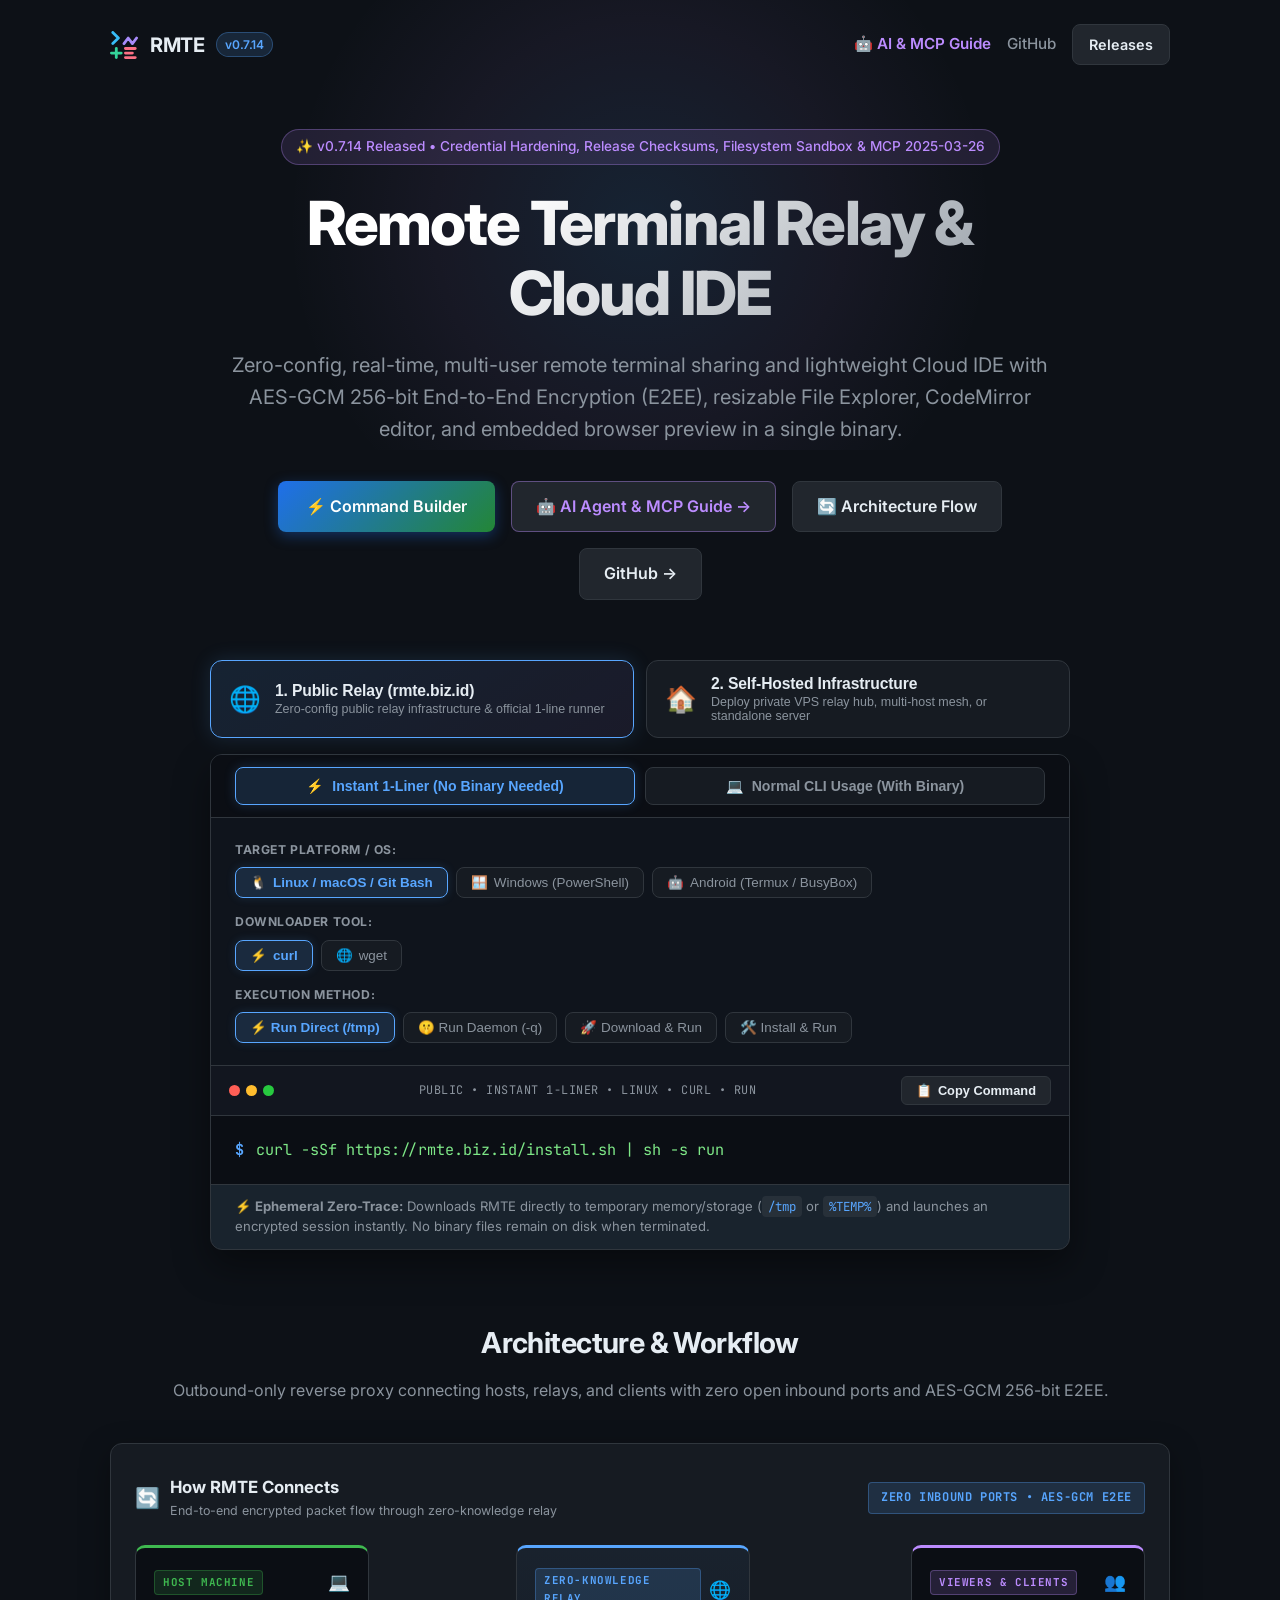
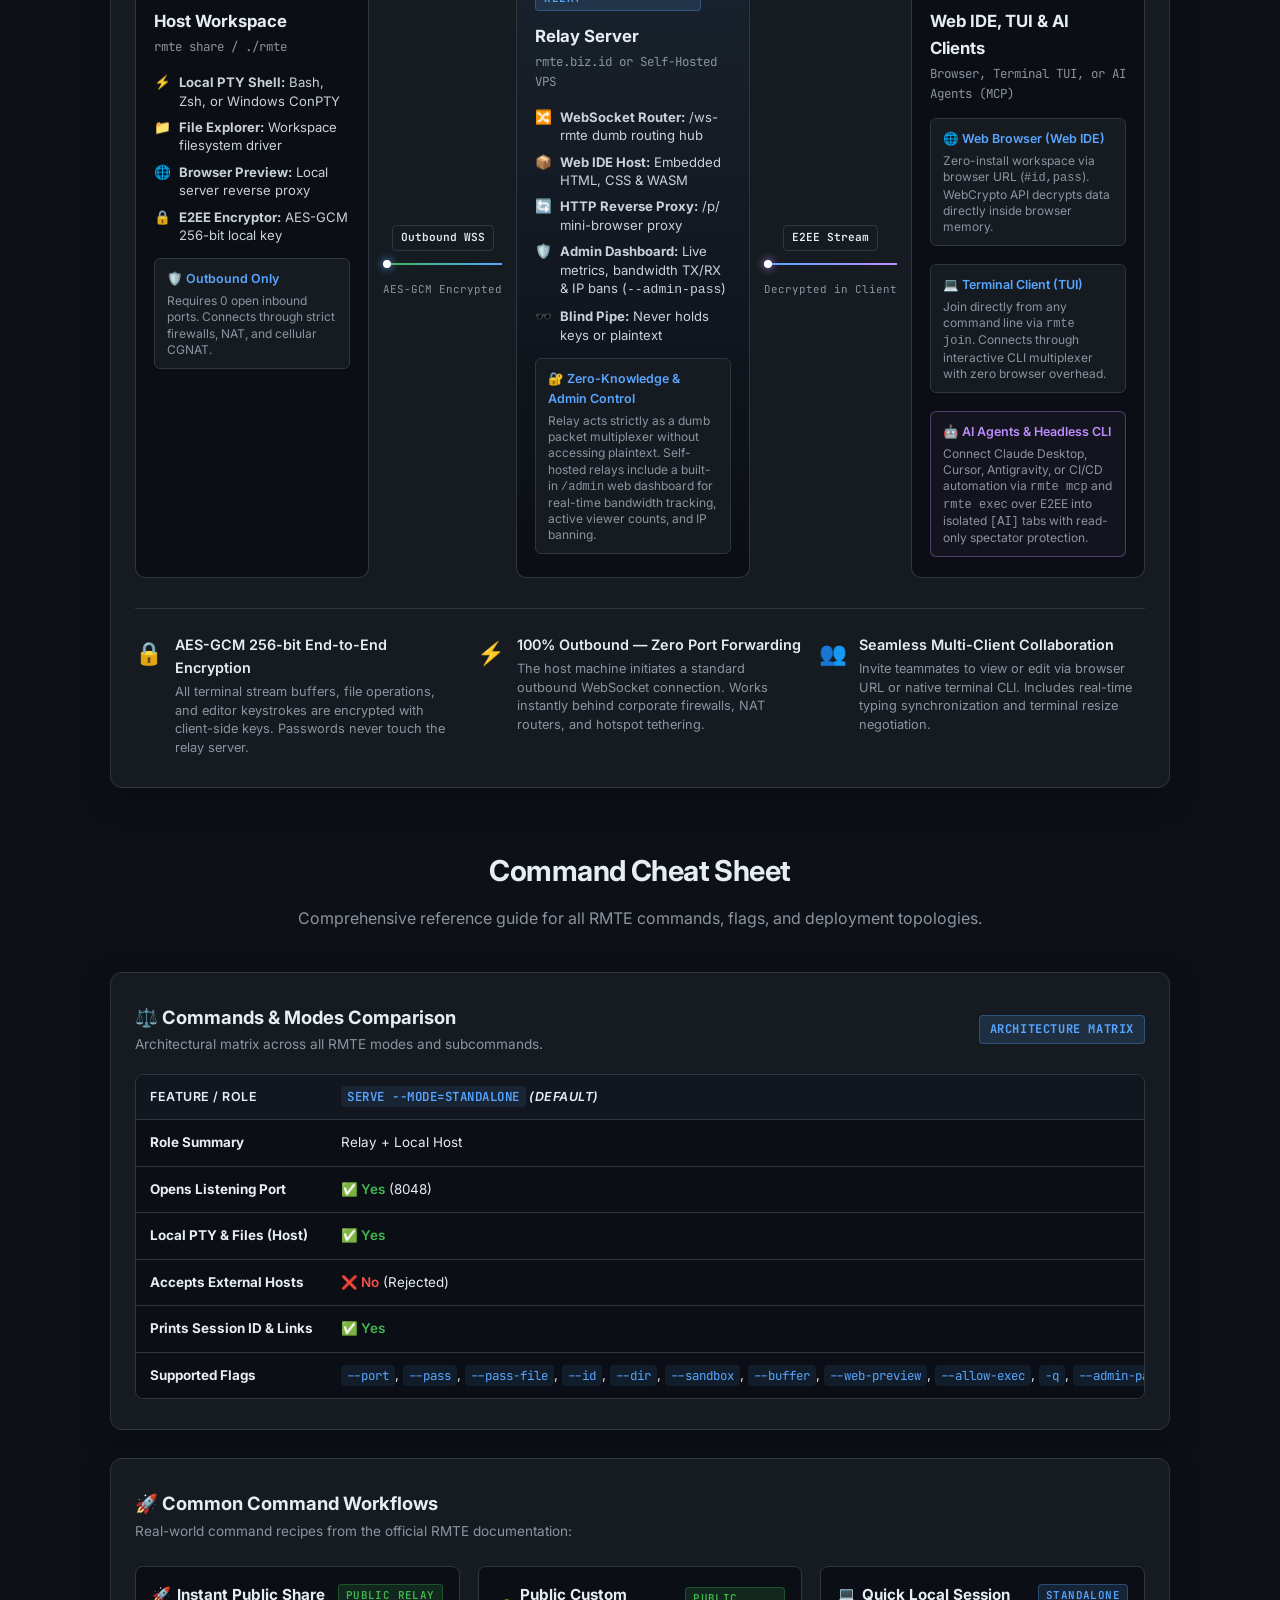
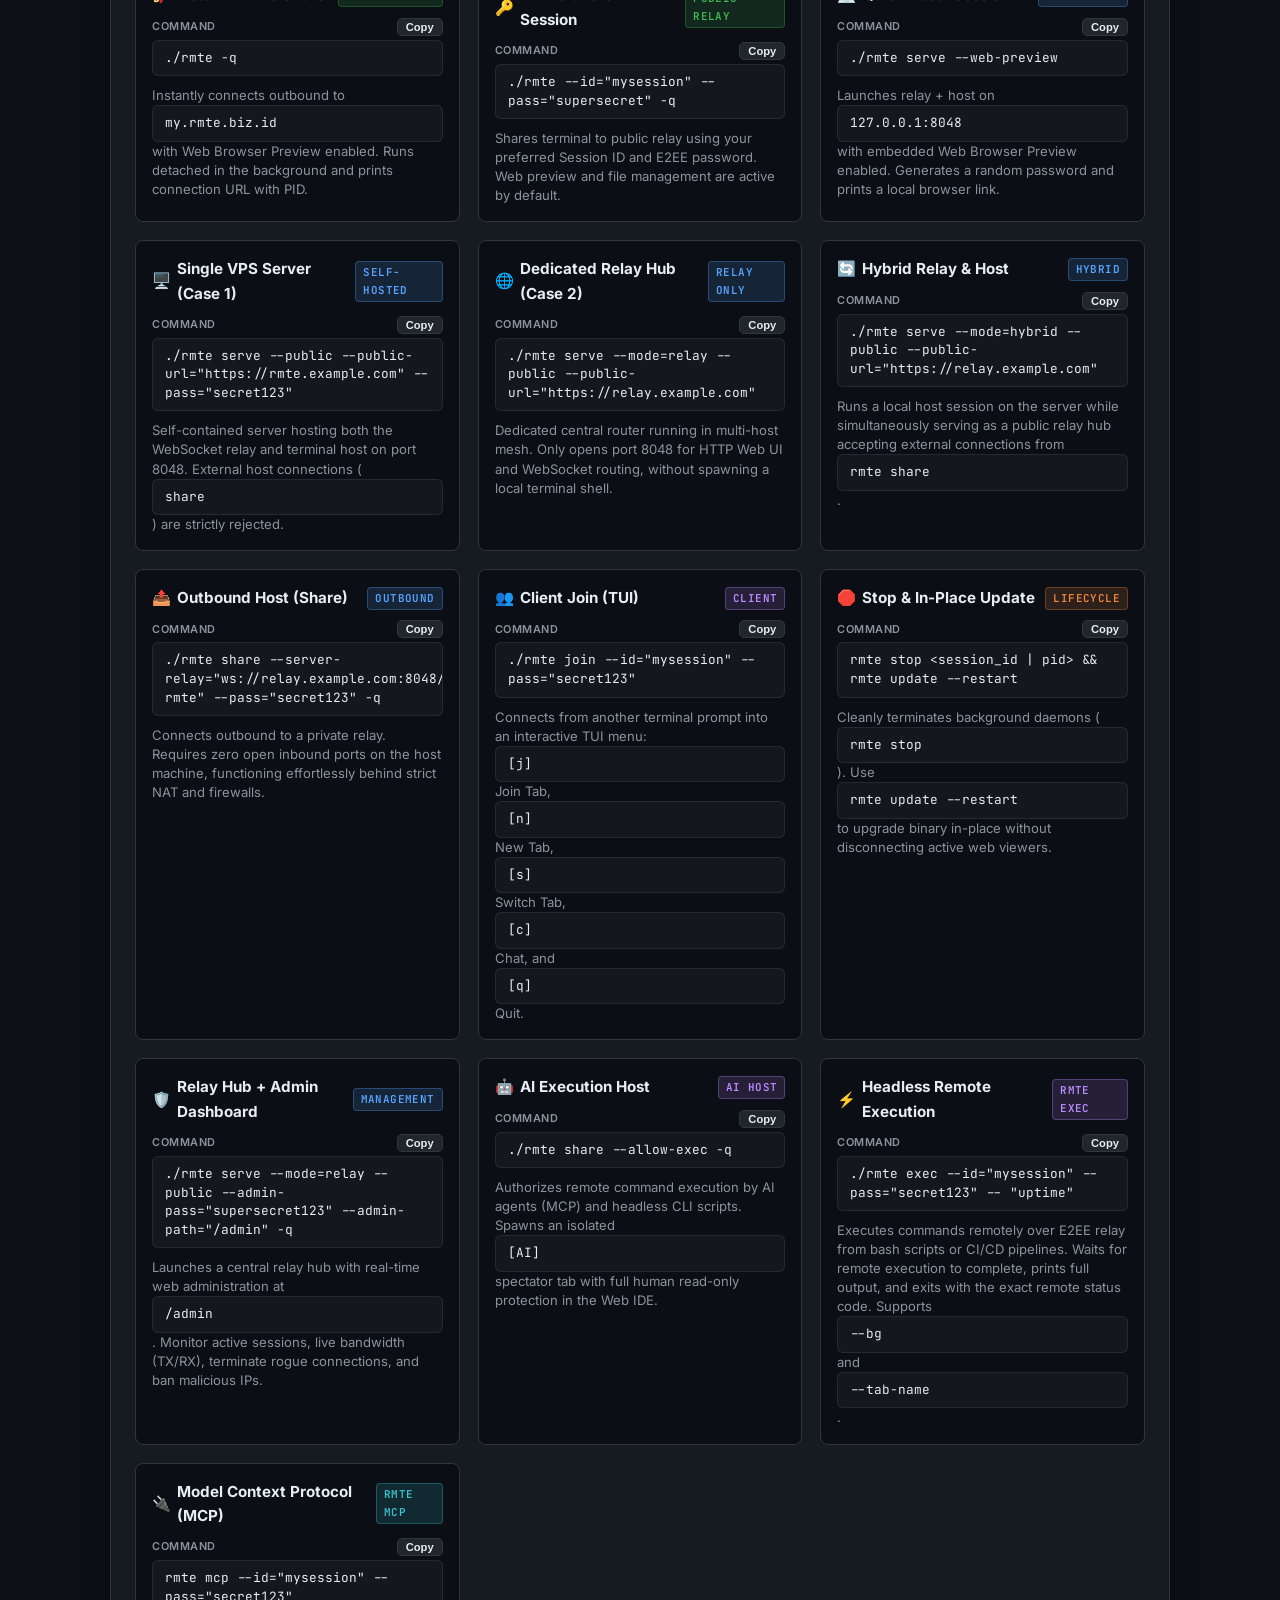
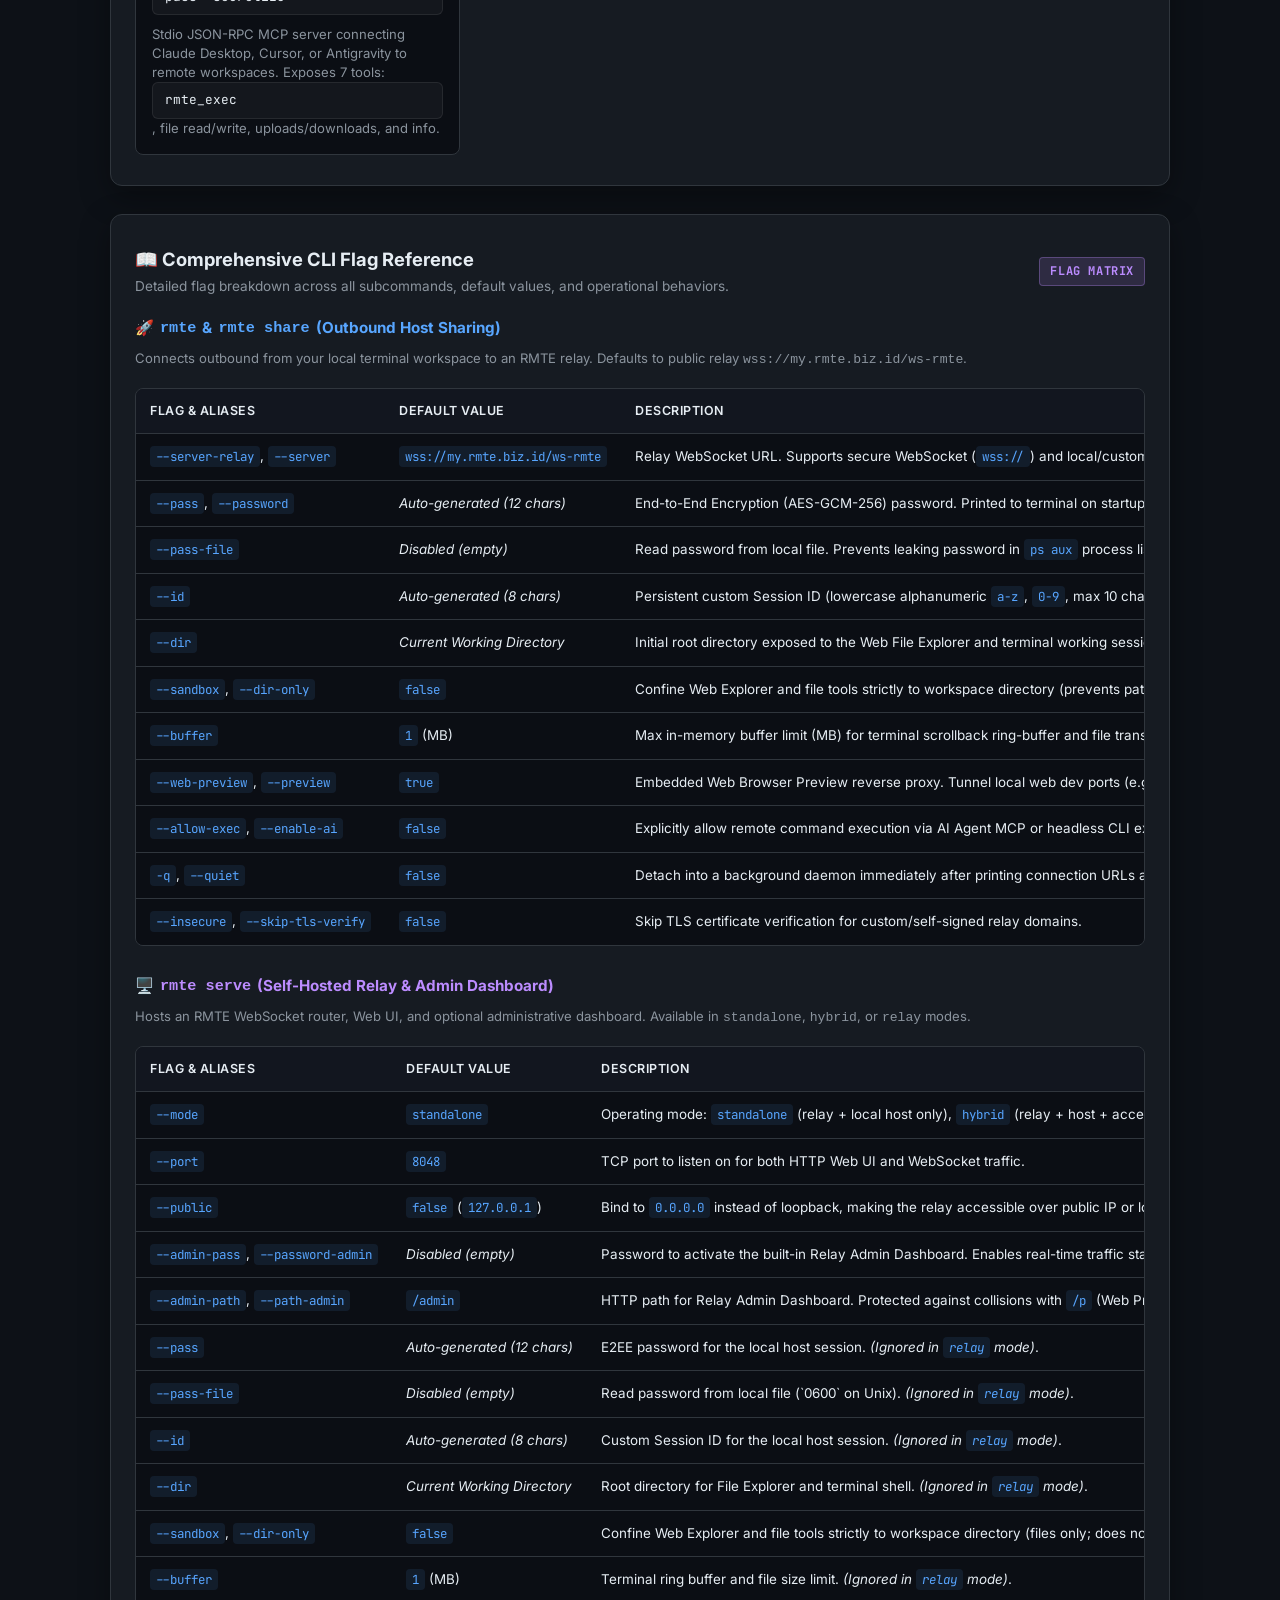
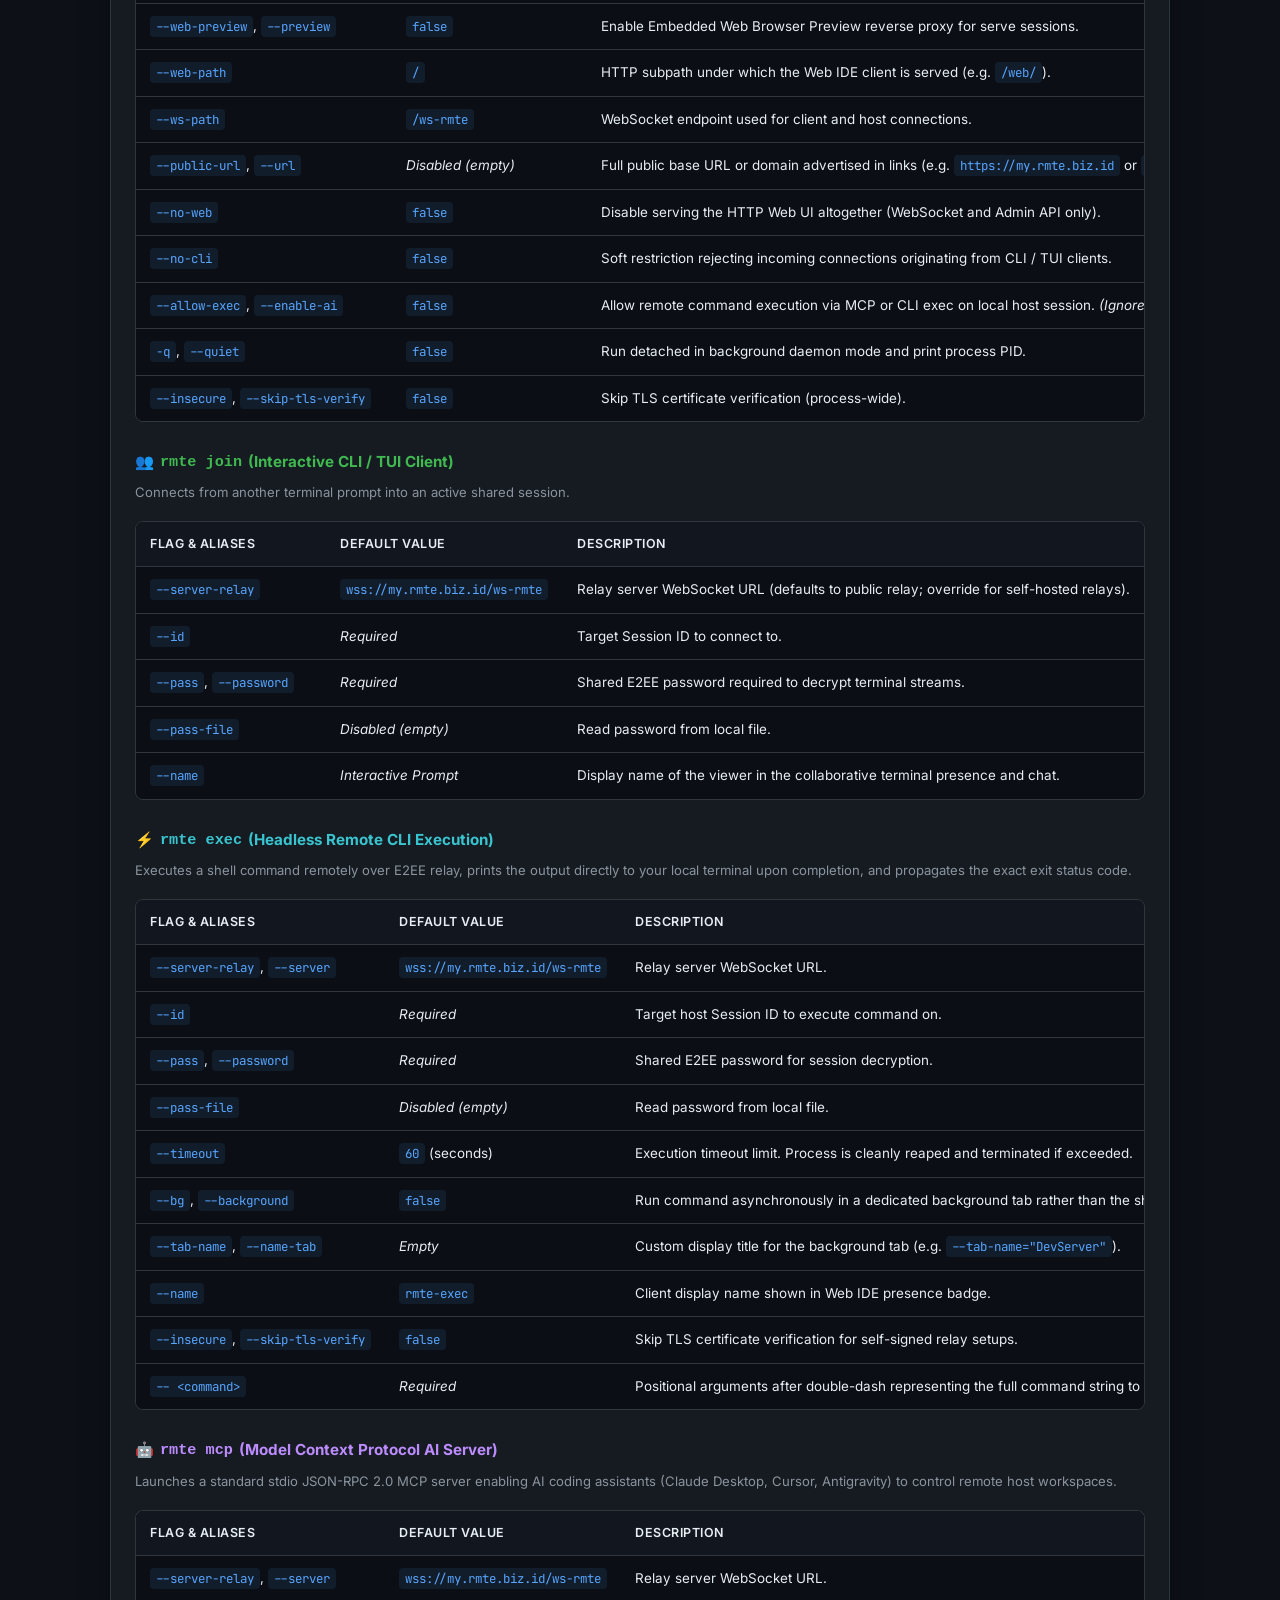
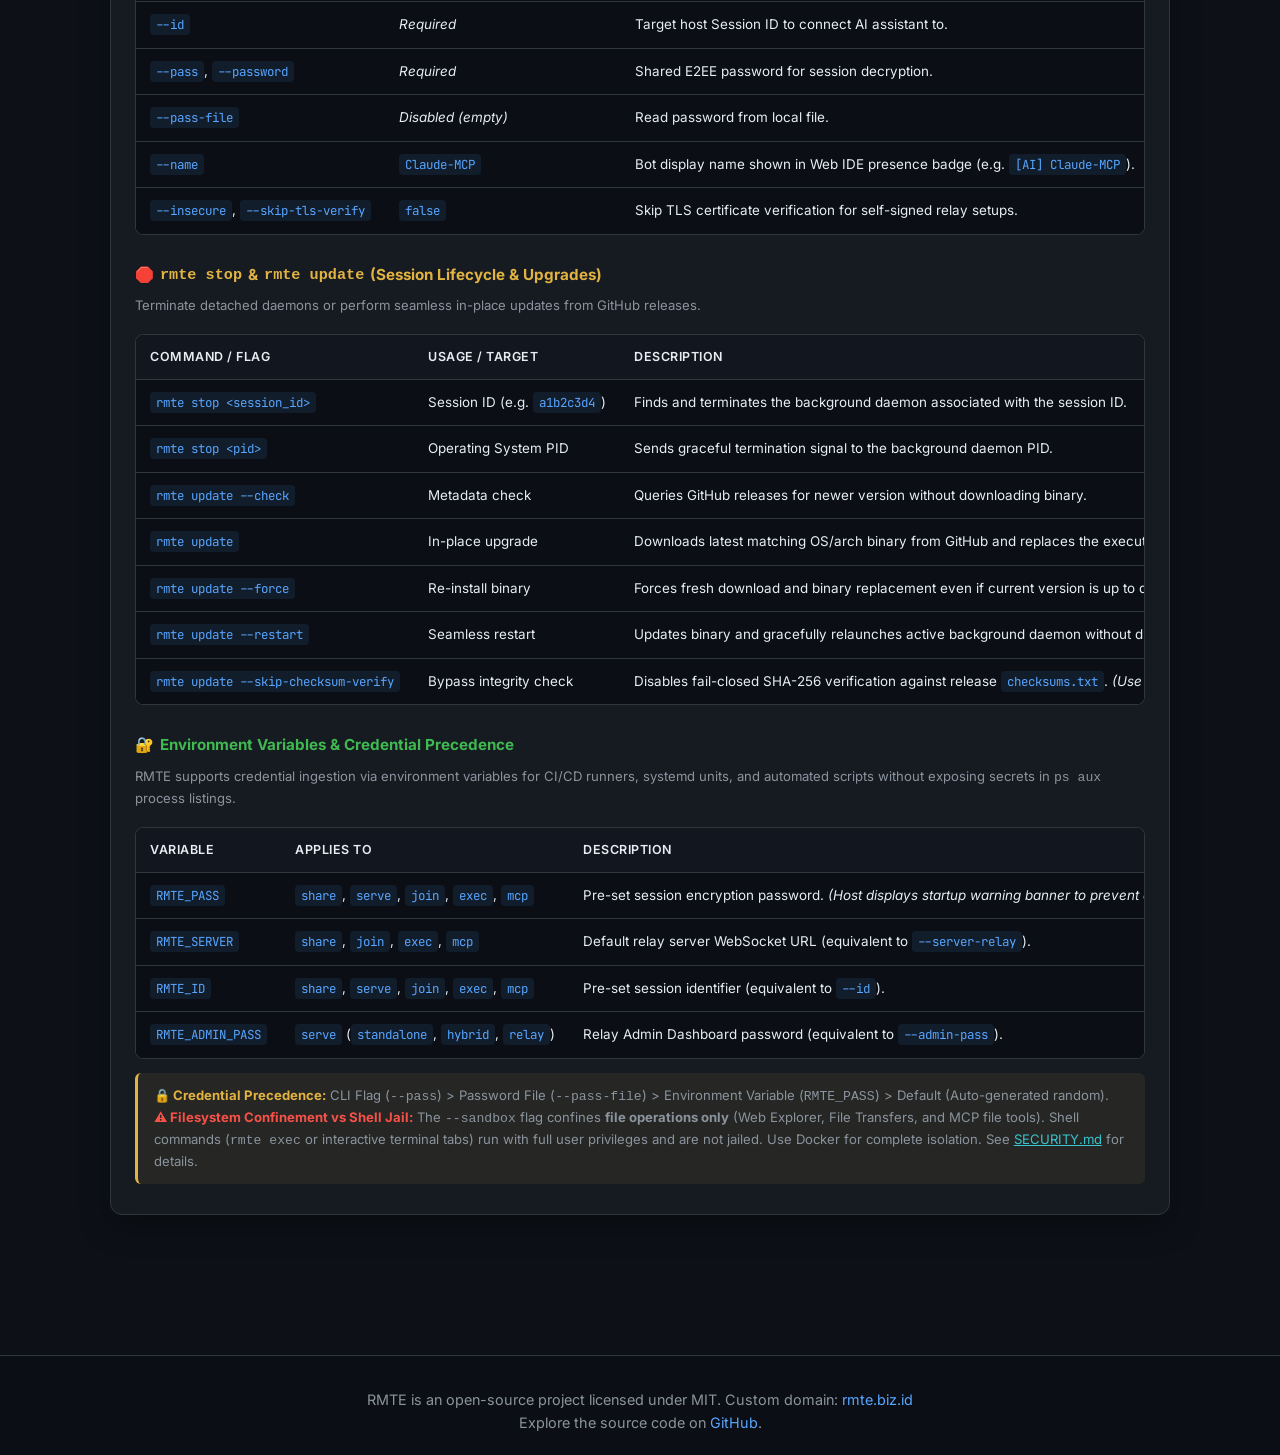
==== docs/index.html @ 9e8983e9 "feat(v0.7.14): credential hardening, release checksum verification, MCP schema 2025-03-26, and files" ====
<!DOCTYPE html>
<html lang="en">

<head>
  <meta charset="UTF-8">
  <meta name="viewport" content="width=device-width, initial-scale=1.0">
  <title>RMTE — Remote Terminal Relay & Cloud IDE</title>
  <link rel="icon" type="image/svg+xml" href="rmte.svg">
  <meta name="description"
    content="Secure, real-time remote terminal sharing and lightweight Cloud IDE with AES-GCM E2EE encryption, embedded browser preview, and single binary distribution.">
  <link rel="preconnect" href="https://fonts.googleapis.com">
  <link rel="preconnect" href="https://fonts.gstatic.com" crossorigin>
  <link
    href="https://fonts.googleapis.com/css2?family=Inter:wght@400;500;600;700&family=JetBrains+Mono:wght@400;500;600&display=swap"
    rel="stylesheet">
  <style>
    :root {
      --bg: #0d1117;
      --bg-card: #161b22;
      --bg-card-hover: #1c222c;
      --border: #30363d;
      --border-accent: #3b82f6;
      --text: #e6edf3;
      --text-muted: #8b949e;
      --accent: #58a6ff;
      --accent-purple: #bc8cff;
      --accent-cyan: #39c5cf;
      --code-bg: #0b0e14;
      --radius: 12px;
    }

    * {
      box-sizing: border-box;
      margin: 0;
      padding: 0;
    }

    body {
      background-color: var(--bg);
      color: var(--text);
      font-family: 'Inter', -apple-system, BlinkMacSystemFont, "Segoe UI", Roboto, sans-serif;
      line-height: 1.6;
      min-height: 100vh;
      display: flex;
      flex-direction: column;
      overflow-x: hidden;
    }

    /* Ambient background glow */
    .glow {
      position: absolute;
      top: 0;
      left: 50%;
      transform: translateX(-50%);
      width: 900px;
      height: 450px;
      background: radial-gradient(circle, rgba(88, 166, 255, 0.12) 0%, rgba(188, 140, 255, 0.06) 40%, transparent 70%);
      pointer-events: none;
      z-index: 0;
    }

    nav {
      position: relative;
      z-index: 10;
      max-width: 1100px;
      margin: 0 auto;
      width: 100%;
      padding: 24px 20px;
      display: flex;
      justify-content: space-between;
      align-items: center;
    }

    .brand {
      display: flex;
      align-items: center;
      gap: 12px;
      text-decoration: none;
      color: var(--text);
      font-weight: 700;
      font-size: 1.25rem;
      letter-spacing: -0.02em;
    }

    .brand-badge {
      font-size: 0.75rem;
      font-weight: 600;
      padding: 2px 8px;
      border-radius: 999px;
      background: rgba(88, 166, 255, 0.15);
      color: var(--accent);
      border: 1px solid rgba(88, 166, 255, 0.3);
    }

    .nav-links {
      display: flex;
      gap: 16px;
      align-items: center;
    }

    .nav-link {
      color: var(--text-muted);
      text-decoration: none;
      font-size: 0.95rem;
      font-weight: 500;
      transition: color 0.15s ease;
      display: flex;
      align-items: center;
      gap: 6px;
    }

    .nav-link:hover {
      color: var(--text);
    }

    .nav-btn {
      padding: 8px 16px;
      border-radius: 8px;
      background: #21262d;
      border: 1px solid var(--border);
      color: var(--text);
      font-size: 0.9rem;
      font-weight: 600;
      text-decoration: none;
      transition: all 0.2s ease;
    }

    .nav-btn:hover {
      background: #30363d;
      border-color: #8b949e;
    }

    /* Main Container */
    main {
      position: relative;
      z-index: 1;
      max-width: 1100px;
      margin: 0 auto;
      width: 100%;
      padding: 40px 20px 80px;
      flex: 1;
    }

    /* Hero Section */
    .hero {
      text-align: center;
      max-width: 820px;
      margin: 0 auto 60px;
    }

    .hero-tag {
      display: inline-flex;
      align-items: center;
      gap: 8px;
      padding: 6px 14px;
      background: rgba(188, 140, 255, 0.12);
      border: 1px solid rgba(188, 140, 255, 0.3);
      border-radius: 999px;
      font-size: 0.85rem;
      color: var(--accent-purple);
      font-weight: 500;
      margin-bottom: 24px;
    }

    .hero h1 {
      font-size: clamp(2.4rem, 5vw, 3.8rem);
      font-weight: 800;
      letter-spacing: -0.03em;
      line-height: 1.15;
      margin-bottom: 20px;
      background: linear-gradient(135deg, #ffffff 30%, #8b949e 100%);
      -webkit-background-clip: text;
      -webkit-text-fill-color: transparent;
    }

    .hero p {
      font-size: clamp(1.05rem, 2vw, 1.25rem);
      color: var(--text-muted);
      line-height: 1.6;
      margin-bottom: 36px;
    }

    .cta-group {
      display: flex;
      gap: 16px;
      justify-content: center;
      flex-wrap: wrap;
    }

    .btn-primary {
      padding: 12px 28px;
      border-radius: 8px;
      background: linear-gradient(135deg, #1f6feb 0%, #238636 100%);
      color: #fff;
      font-weight: 600;
      font-size: 1rem;
      text-decoration: none;
      box-shadow: 0 4px 14px rgba(31, 111, 235, 0.35);
      transition: all 0.2s ease;
      display: inline-flex;
      align-items: center;
      gap: 8px;
    }

    .btn-primary:hover {
      transform: translateY(-2px);
      box-shadow: 0 6px 20px rgba(31, 111, 235, 0.45);
    }

    .btn-secondary {
      padding: 12px 24px;
      border-radius: 8px;
      background: #21262d;
      border: 1px solid var(--border);
      color: var(--text);
      font-weight: 600;
      font-size: 1rem;
      text-decoration: none;
      transition: all 0.2s ease;
      display: inline-flex;
      align-items: center;
      gap: 8px;
    }

    .btn-secondary:hover {
      background: #30363d;
      border-color: #8b949e;
    }

    /* Command Builder */
    .builder-container {
      max-width: 860px;
      margin: 0 auto 70px;
      position: relative;
      z-index: 2;
    }

    .builder-sections {
      display: grid;
      grid-template-columns: 1fr 1fr;
      gap: 12px;
      margin-bottom: 16px;
    }

    .section-switch-btn {
      background: var(--bg-card);
      border: 1px solid var(--border);
      border-radius: var(--radius);
      padding: 14px 18px;
      display: flex;
      align-items: center;
      gap: 14px;
      cursor: pointer;
      color: var(--text-muted);
      transition: all 0.2s ease;
      text-align: left;
    }

    .section-switch-btn:hover {
      background: var(--bg-card-hover);
      border-color: #8b949e;
      color: var(--text);
    }

    .section-switch-btn.active {
      background: linear-gradient(145deg, rgba(88, 166, 255, 0.12), rgba(188, 140, 255, 0.08));
      border-color: var(--accent);
      color: var(--text);
      box-shadow: 0 0 20px rgba(88, 166, 255, 0.15);
    }

    .sec-icon {
      font-size: 1.6rem;
      flex-shrink: 0;
    }

    .sec-text {
      display: flex;
      flex-direction: column;
      gap: 2px;
    }

    .sec-title {
      font-size: 0.98rem;
      font-weight: 700;
      color: var(--text);
      letter-spacing: -0.01em;
    }

    .sec-desc {
      font-size: 0.78rem;
      color: var(--text-muted);
    }

    .builder-card {
      background: var(--bg-card);
      border: 1px solid var(--border);
      border-radius: var(--radius);
      box-shadow: 0 16px 36px rgba(0, 0, 0, 0.4);
      overflow: hidden;
      display: flex;
      flex-direction: column;
    }

    .workflow-tabs {
      display: grid;
      grid-template-columns: 1fr 1fr;
      gap: 10px;
      padding: 12px 24px;
      background: #0b0e14;
      border-bottom: 1px solid var(--border);
    }

    .workflow-tab-btn {
      background: #161b22;
      border: 1px solid var(--border);
      border-radius: 8px;
      padding: 10px 14px;
      display: flex;
      align-items: center;
      justify-content: center;
      gap: 8px;
      cursor: pointer;
      color: var(--text-muted);
      font-size: 0.88rem;
      font-weight: 600;
      transition: all 0.2s ease;
      user-select: none;
    }

    .workflow-tab-btn:hover {
      background: #21262d;
      color: var(--text);
      border-color: #8b949e;
    }

    .workflow-tab-btn.active {
      background: rgba(88, 166, 255, 0.15);
      border-color: var(--accent);
      color: var(--accent);
      box-shadow: 0 0 12px rgba(88, 166, 255, 0.2);
    }

    .download-first-box {
      background: rgba(88, 166, 255, 0.04);
      border: 1px solid rgba(88, 166, 255, 0.22);
      border-radius: 8px;
      padding: 14px 16px;
      margin-bottom: 6px;
      display: flex;
      flex-direction: column;
      gap: 10px;
    }

    .df-header {
      display: flex;
      justify-content: space-between;
      align-items: baseline;
      flex-wrap: wrap;
      gap: 6px;
    }

    .df-title {
      font-size: 0.84rem;
      font-weight: 700;
      color: var(--accent);
      display: flex;
      align-items: center;
      gap: 6px;
      letter-spacing: 0.2px;
    }

    .df-subtitle {
      font-size: 0.76rem;
      color: var(--text-muted);
    }

    .df-grid {
      display: grid;
      grid-template-columns: repeat(auto-fit, minmax(280px, 1fr));
      gap: 8px;
    }

    .df-card {
      background: #0b0e14;
      border: 1px solid var(--border);
      border-radius: 6px;
      padding: 8px 12px;
      display: flex;
      align-items: center;
      justify-content: space-between;
      gap: 10px;
      min-width: 0;
    }

    .df-card-text {
      display: flex;
      flex-direction: column;
      gap: 2px;
      min-width: 0;
      overflow: hidden;
    }

    .df-card-label {
      font-size: 0.72rem;
      color: var(--text-muted);
      font-weight: 600;
      text-transform: uppercase;
      letter-spacing: 0.4px;
    }

    .df-card code {
      font-family: 'JetBrains Mono', monospace;
      font-size: 0.78rem;
      color: #7ee787;
      white-space: nowrap;
      overflow: hidden;
      text-overflow: ellipsis;
    }

    .df-copy-btn {
      background: #21262d;
      border: 1px solid var(--border);
      color: var(--text);
      padding: 4px 10px;
      border-radius: 5px;
      font-size: 0.75rem;
      font-weight: 600;
      cursor: pointer;
      flex-shrink: 0;
      transition: all 0.15s;
    }

    .df-copy-btn:hover {
      background: #30363d;
      border-color: var(--accent);
      color: var(--accent);
    }

    .builder-controls {
      padding: 22px 24px;
      display: flex;
      flex-direction: column;
      gap: 18px;
      border-bottom: 1px solid var(--border);
      background: #0f141c;
    }

    .builder-row {
      display: flex;
      flex-direction: column;
      gap: 8px;
    }

    .builder-row-label {
      font-size: 0.76rem;
      font-weight: 700;
      text-transform: uppercase;
      letter-spacing: 0.6px;
      color: var(--text-muted);
    }

    .builder-options {
      display: flex;
      flex-wrap: wrap;
      gap: 8px;
    }

    .option-btn {
      padding: 7px 14px;
      border-radius: 8px;
      background: #161b22;
      border: 1px solid var(--border);
      color: var(--text-muted);
      font-size: 0.84rem;
      font-weight: 500;
      cursor: pointer;
      transition: all 0.18s ease;
      display: inline-flex;
      align-items: center;
      gap: 6px;
      user-select: none;
    }

    .option-btn:hover {
      background: #21262d;
      border-color: #8b949e;
      color: var(--text);
    }

    .option-btn.active {
      background: rgba(88, 166, 255, 0.15);
      border-color: var(--accent);
      color: var(--accent);
      font-weight: 600;
      box-shadow: 0 0 10px rgba(88, 166, 255, 0.15);
    }

    .builder-params {
      background: #0b0e14;
      border: 1px solid var(--border);
      border-radius: 8px;
      padding: 16px;
      display: grid;
      grid-template-columns: repeat(auto-fit, minmax(220px, 1fr));
      gap: 14px;
      margin-top: 4px;
    }

    .param-field {
      display: flex;
      flex-direction: column;
      gap: 6px;
    }

    .param-label {
      font-size: 0.75rem;
      font-weight: 600;
      color: var(--text-muted);
      text-transform: uppercase;
      letter-spacing: 0.5px;
    }

    .param-input {
      background: #161b22;
      border: 1px solid var(--border);
      border-radius: 6px;
      padding: 8px 10px;
      color: var(--text);
      font-family: 'JetBrains Mono', monospace;
      font-size: 0.84rem;
      outline: none;
      transition: border-color 0.15s;
    }

    .param-input:focus {
      border-color: var(--accent);
      box-shadow: 0 0 0 2px rgba(88, 166, 255, 0.2);
    }

    .param-checkboxes {
      display: flex;
      flex-wrap: wrap;
      gap: 16px;
      grid-column: 1 / -1;
      padding-top: 4px;
    }

    .checkbox-label {
      display: flex;
      align-items: center;
      gap: 8px;
      font-size: 0.83rem;
      color: var(--text);
      cursor: pointer;
      user-select: none;
    }

    .checkbox-label input {
      accent-color: var(--accent);
      cursor: pointer;
      width: 15px;
      height: 15px;
    }

    /* Terminal Output Box */
    .terminal-box {
      background: var(--code-bg);
      display: flex;
      flex-direction: column;
    }

    .terminal-header {
      padding: 10px 18px;
      background: #12161f;
      border-bottom: 1px solid var(--border);
      display: flex;
      justify-content: space-between;
      align-items: center;
      gap: 12px;
    }

    .terminal-dots {
      display: flex;
      align-items: center;
      gap: 6px;
    }

    .dot {
      width: 11px;
      height: 11px;
      border-radius: 50%;
      display: inline-block;
    }

    .dot-red {
      background: #ff5f56;
    }

    .dot-yellow {
      background: #ffbd2e;
    }

    .dot-green {
      background: #27c93f;
    }

    .terminal-badge {
      font-family: 'JetBrains Mono', monospace;
      font-size: 0.74rem;
      color: var(--text-muted);
      letter-spacing: 0.5px;
      text-transform: uppercase;
    }

    .terminal-copy-btn {
      background: #21262d;
      border: 1px solid var(--border);
      color: var(--text);
      padding: 6px 14px;
      border-radius: 6px;
      font-size: 0.8rem;
      font-weight: 600;
      cursor: pointer;
      transition: all 0.2s;
      display: flex;
      align-items: center;
      gap: 6px;
      white-space: nowrap;
    }

    .terminal-copy-btn:hover {
      background: #30363d;
      border-color: var(--accent);
      color: var(--accent);
    }

    .terminal-body {
      padding: 22px 24px;
      display: flex;
      align-items: flex-start;
      gap: 12px;
      overflow-x: auto;
    }

    .terminal-prompt {
      color: var(--accent);
      font-family: 'JetBrains Mono', monospace;
      font-size: 0.95rem;
      font-weight: 700;
      user-select: none;
      line-height: 1.6;
    }

    .terminal-code {
      font-family: 'JetBrains Mono', monospace;
      font-size: 0.95rem;
      color: #7ee787;
      word-break: break-all;
      white-space: pre-wrap;
      line-height: 1.6;
      flex: 1;
    }

    .builder-hint {
      padding: 12px 24px;
      background: rgba(88, 166, 255, 0.05);
      border-top: 1px solid var(--border);
      font-size: 0.82rem;
      color: var(--text-muted);
      line-height: 1.5;
    }

    .builder-hint code {
      font-family: 'JetBrains Mono', monospace;
      font-size: 0.78rem;
      background: rgba(255, 255, 255, 0.06);
      padding: 2px 6px;
      border-radius: 4px;
      color: var(--accent);
    }

    @media (max-width: 680px) {
      .builder-sections {
        grid-template-columns: 1fr;
      }

      .workflow-tabs {
        grid-template-columns: 1fr;
        padding: 12px 16px;
      }

      .builder-controls {
        padding: 16px;
      }

      .terminal-body {
        padding: 16px;
      }
    }

    /* Features Grid */
    .features-section {
      margin-bottom: 70px;
    }

    .section-title {
      text-align: center;
      font-size: 1.8rem;
      font-weight: 700;
      letter-spacing: -0.02em;
      margin-bottom: 12px;
    }

    .section-sub {
      text-align: center;
      color: var(--text-muted);
      font-size: 1rem;
      margin-bottom: 40px;
    }

    .features-grid {
      display: grid;
      grid-template-columns: repeat(auto-fit, minmax(320px, 1fr));
      gap: 20px;
    }

    /* Command Cheat Sheet & Reference Table */
    .cheat-section {
      max-width: 1100px;
      margin: 0 auto 60px;
      width: 100%;
    }

    .cli-card {
      background: var(--bg-card);
      border: 1px solid var(--border);
      border-radius: var(--radius);
      padding: 30px 24px;
      margin-bottom: 28px;
      box-shadow: 0 10px 30px rgba(0, 0, 0, 0.35);
    }

    .cli-grid {
      display: grid;
      grid-template-columns: repeat(auto-fit, minmax(320px, 1fr));
      gap: 18px;
      margin-top: 24px;
    }

    .cli-item {
      background: var(--code-bg);
      border: 1px solid var(--border);
      border-radius: 8px;
      padding: 16px;
      display: flex;
      flex-direction: column;
      gap: 10px;
      transition: all 0.2s ease;
    }

    .cli-item:hover {
      border-color: rgba(88, 166, 255, 0.45);
      transform: translateY(-2px);
    }

    .cli-item-header {
      display: flex;
      justify-content: space-between;
      align-items: center;
      gap: 8px;
    }

    .cli-item h4 {
      font-size: 0.95rem;
      color: var(--text);
      font-weight: 700;
      display: flex;
      align-items: center;
      gap: 6px;
    }

    .cli-tag {
      font-size: 0.68rem;
      font-family: 'JetBrains Mono', monospace;
      padding: 2px 7px;
      border-radius: 4px;
      font-weight: 600;
      text-transform: uppercase;
      letter-spacing: 0.4px;
    }

    .tag-public {
      background: rgba(63, 185, 80, 0.15);
      color: #3fb950;
      border: 1px solid rgba(63, 185, 80, 0.3);
    }

    .tag-self {
      background: rgba(88, 166, 255, 0.15);
      color: var(--accent);
      border: 1px solid rgba(88, 166, 255, 0.3);
    }

    .tag-client {
      background: rgba(188, 140, 255, 0.15);
      color: var(--accent-purple);
      border: 1px solid rgba(188, 140, 255, 0.3);
    }

    .tag-util {
      background: rgba(240, 136, 62, 0.15);
      color: #f0883e;
      border: 1px solid rgba(240, 136, 62, 0.3);
    }

    .cli-snippet {
      position: relative;
    }

    .cli-item code {
      font-family: 'JetBrains Mono', monospace;
      font-size: 0.8rem;
      color: #e6edf3;
      display: block;
      background: rgba(255, 255, 255, 0.04);
      border: 1px solid rgba(255, 255, 255, 0.08);
      padding: 8px 12px;
      border-radius: 6px;
      line-height: 1.45;
      overflow-x: auto;
    }

    .cli-item p {
      font-size: 0.82rem;
      color: var(--text-muted);
      line-height: 1.45;
    }

    /* Comparison Table Styling */
    .table-container {
      overflow-x: auto;
      margin-top: 18px;
      border-radius: 8px;
      border: 1px solid var(--border);
    }

    .cheat-table {
      width: 100%;
      border-collapse: collapse;
      font-size: 0.84rem;
      text-align: left;
      background: var(--code-bg);
    }

    .cheat-table th,
    .cheat-table td {
      padding: 12px 14px;
      border-bottom: 1px solid var(--border);
      white-space: nowrap;
    }

    .cheat-table th {
      background: #12161f;
      color: var(--text);
      font-weight: 600;
      font-size: 0.78rem;
      text-transform: uppercase;
      letter-spacing: 0.5px;
    }

    .cheat-table tr:last-child td {
      border-bottom: none;
    }

    .cheat-table tr:hover td {
      background: rgba(255, 255, 255, 0.02);
    }

    .cheat-table code {
      font-family: 'JetBrains Mono', monospace;
      font-size: 0.78rem;
      color: var(--accent);
      background: rgba(88, 166, 255, 0.1);
      padding: 2px 6px;
      border-radius: 4px;
    }

    /* Footer */
    footer {
      border-top: 1px solid var(--border);
      background: #0b0e14;
      padding: 32px 20px;
      text-align: center;
      color: var(--text-muted);
      font-size: 0.9rem;
    }

    footer a {
      color: var(--accent);
      text-decoration: none;
    }

    footer a:hover {
      text-decoration: underline;
    }

    @media (max-width: 600px) {
      .install-body {
        flex-direction: column;
        align-items: flex-start;
      }

      .copy-btn {
        width: 100%;
      }
    }

    /* Workflow & Architecture Diagram */
    .workflow-section {
      max-width: 1100px;
      margin: 0 auto 60px;
      width: 100%;
      position: relative;
    }

    .workflow-card {
      background: var(--bg-card);
      border: 1px solid var(--border);
      border-radius: var(--radius);
      padding: 30px 24px;
      box-shadow: 0 10px 30px rgba(0, 0, 0, 0.35);
      position: relative;
      overflow: hidden;
    }

    .workflow-header-row {
      display: flex;
      justify-content: space-between;
      align-items: center;
      flex-wrap: wrap;
      gap: 16px;
      margin-bottom: 24px;
    }

    /* Diagram Grid Layout */
    .diagram-mesh {
      display: grid;
      grid-template-columns: 1fr auto 1fr auto 1fr;
      align-items: center;
      gap: 10px;
      margin: 16px 0 30px;
    }

    /* Diagram Nodes */
    .diagram-node {
      background: #0b0e14;
      border: 1px solid var(--border);
      border-radius: 10px;
      padding: 20px 18px;
      display: flex;
      flex-direction: column;
      gap: 12px;
      position: relative;
      transition: all 0.25s ease;
      height: 100%;
    }

    .diagram-node:hover {
      border-color: rgba(88, 166, 255, 0.45);
      transform: translateY(-2px);
      box-shadow: 0 6px 20px rgba(0, 0, 0, 0.4);
    }

    .diagram-node.node-host {
      border-top: 3px solid #3fb950;
    }

    .diagram-node.node-relay {
      border-top: 3px solid var(--accent);
      background: linear-gradient(180deg, rgba(88, 166, 255, 0.05) 0%, #0b0e14 100%);
    }

    .diagram-node.node-client {
      border-top: 3px solid var(--accent-purple);
    }

    .node-header {
      display: flex;
      justify-content: space-between;
      align-items: center;
      gap: 8px;
    }

    .node-badge {
      font-size: 0.68rem;
      font-weight: 700;
      text-transform: uppercase;
      letter-spacing: 0.6px;
      padding: 3px 8px;
      border-radius: 4px;
      font-family: 'JetBrains Mono', monospace;
    }

    .badge-host {
      background: rgba(63, 185, 80, 0.15);
      color: #3fb950;
      border: 1px solid rgba(63, 185, 80, 0.3);
    }

    .badge-relay {
      background: rgba(88, 166, 255, 0.15);
      color: var(--accent);
      border: 1px solid rgba(88, 166, 255, 0.3);
    }

    .badge-client {
      background: rgba(188, 140, 255, 0.15);
      color: var(--accent-purple);
      border: 1px solid rgba(188, 140, 255, 0.3);
    }

    .node-title-group h4 {
      font-size: 1.05rem;
      font-weight: 700;
      color: var(--text);
      display: flex;
      align-items: center;
      gap: 8px;
    }

    .node-subtitle {
      font-size: 0.78rem;
      color: var(--text-muted);
      font-family: 'JetBrains Mono', monospace;
      margin-top: 2px;
    }

    .node-list {
      list-style: none;
      display: flex;
      flex-direction: column;
      gap: 8px;
      margin-top: 4px;
    }

    .node-list li {
      font-size: 0.82rem;
      color: #c9d1d9;
      display: flex;
      align-items: flex-start;
      gap: 8px;
      line-height: 1.4;
    }

    .node-list li span.bullet-icon {
      font-size: 0.85rem;
      flex-shrink: 0;
      line-height: 1.4;
    }

    .node-subcard {
      background: #161b22;
      border: 1px solid var(--border);
      border-radius: 6px;
      padding: 10px 12px;
      margin-top: 2px;
    }

    .node-subcard-title {
      font-size: 0.78rem;
      font-weight: 600;
      color: var(--accent);
      display: flex;
      align-items: center;
      gap: 6px;
      margin-bottom: 4px;
    }

    .node-subcard p {
      font-size: 0.75rem;
      color: var(--text-muted);
      line-height: 1.35;
    }

    /* Connectors */
    .diagram-connector {
      display: flex;
      flex-direction: column;
      align-items: center;
      justify-content: center;
      min-width: 110px;
      padding: 0 4px;
      text-align: center;
      position: relative;
    }

    .connector-line {
      width: 100%;
      height: 2px;
      position: relative;
      margin: 12px 0;
    }

    .line-host-to-relay {
      background: linear-gradient(90deg, #3fb950, var(--accent));
    }

    .line-client-to-relay {
      background: linear-gradient(90deg, var(--accent), var(--accent-purple));
    }

    .connector-pulse {
      position: absolute;
      top: -3px;
      width: 8px;
      height: 8px;
      border-radius: 50%;
      background: #fff;
      box-shadow: 0 0 8px currentColor;
    }

    .pulse-forward {
      animation: pulseForward 2.4s infinite linear;
      color: #58a6ff;
    }

    .pulse-backward {
      animation: pulseBackward 2.4s infinite linear;
      color: #bc8cff;
    }

    @keyframes pulseForward {
      0% {
        left: 0%;
        opacity: 0;
      }

      15% {
        opacity: 1;
      }

      85% {
        opacity: 1;
      }

      100% {
        left: 95%;
        opacity: 0;
      }
    }

    @keyframes pulseBackward {
      0% {
        left: 95%;
        opacity: 0;
      }

      15% {
        opacity: 1;
      }

      85% {
        opacity: 1;
      }

      100% {
        left: 0%;
        opacity: 0;
      }
    }

    .connector-badge {
      font-family: 'JetBrains Mono', monospace;
      font-size: 0.7rem;
      font-weight: 600;
      padding: 3px 8px;
      border-radius: 4px;
      background: #161b22;
      border: 1px solid var(--border);
      color: #e6edf3;
      white-space: nowrap;
    }

    .connector-sub {
      font-size: 0.68rem;
      color: var(--text-muted);
      margin-top: 4px;
      font-family: 'JetBrains Mono', monospace;
    }

    /* Workflow Pillars */
    .workflow-pillars {
      display: grid;
      grid-template-columns: repeat(auto-fit, minmax(260px, 1fr));
      gap: 16px;
      border-top: 1px solid var(--border);
      padding-top: 24px;
    }

    .pillar-card {
      display: flex;
      gap: 12px;
      align-items: flex-start;
    }

    .pillar-icon {
      font-size: 1.4rem;
      flex-shrink: 0;
      margin-top: 2px;
    }

    .pillar-content h5 {
      font-size: 0.9rem;
      font-weight: 600;
      color: var(--text);
      margin-bottom: 4px;
    }

    .pillar-content p {
      font-size: 0.8rem;
      color: var(--text-muted);
      line-height: 1.45;
    }

    @media (max-width: 960px) {
      .diagram-mesh {
        grid-template-columns: 1fr;
        gap: 16px;
      }

      .diagram-connector {
        min-width: unset;
        width: 100%;
        padding: 8px 0;
      }

      .connector-line {
        width: 2px;
        height: 30px;
        margin: 6px auto;
      }

      .connector-pulse {
        left: -3px !important;
        top: 0;
      }

      @keyframes pulseForward {
        0% {
          top: 0%;
          opacity: 0;
        }

        15% {
          opacity: 1;
        }

        85% {
          opacity: 1;
        }

        100% {
          top: 95%;
          opacity: 0;
        }
      }

      @keyframes pulseBackward {
        0% {
          top: 95%;
          opacity: 0;
        }

        15% {
          opacity: 1;
        }

        85% {
          opacity: 1;
        }

        100% {
          top: 0%;
          opacity: 0;
        }
      }
    }
  </style>
</head>

<body>
  <div class="glow"></div>

  <nav>
    <a href="#" class="brand">
      <img src="rmte.svg" alt="RMTE Logo" width="28" height="28">
      <span>RMTE</span>
      <span class="brand-badge">v0.7.14</span>
    </a>
    <div class="nav-links">
      <a href="mcp.html" class="nav-link" style="color: var(--accent-purple); font-weight: 600;">
        🤖 AI &amp; MCP Guide
      </a>
      <a href="https://github.com/milio48/rmte" target="_blank" rel="noopener" class="nav-link">
        GitHub
      </a>
      <a href="https://github.com/milio48/rmte/releases" target="_blank" rel="noopener" class="nav-btn">
        Releases
      </a>
    </div>
  </nav>

  <main>
    <section class="hero">
      <div class="hero-tag">
        ✨ v0.7.14 Released • Credential Hardening, Release Checksums, Filesystem Sandbox &amp; MCP 2025-03-26
      </div>
      <h1>Remote Terminal Relay & Cloud IDE</h1>
      <p>
        Zero-config, real-time, multi-user remote terminal sharing and lightweight Cloud IDE with AES-GCM 256-bit
        End-to-End Encryption (E2EE), resizable File Explorer, CodeMirror editor, and embedded browser preview in a
        single binary.
      </p>
      <div class="cta-group">
        <a href="#builder" class="btn-primary">
          ⚡ Command Builder
        </a>
        <a href="mcp.html" class="btn-secondary" style="border-color: rgba(188, 140, 255, 0.4); color: var(--accent-purple);">
          🤖 AI Agent &amp; MCP Guide →
        </a>
        <a href="#workflow" class="btn-secondary">
          🔄 Architecture Flow
        </a>
        <a href="https://github.com/milio48/rmte" target="_blank" rel="noopener" class="btn-secondary">
          GitHub →
        </a>
      </div>
    </section>

    <!-- Command Builder Container -->
    <div class="builder-container" id="builder">
      <!-- Section Switcher (Public vs Self-Hosted) -->
      <div class="builder-sections">
        <button class="section-switch-btn active" id="sec-public" onclick="switchSection('public')">
          <span class="sec-icon">🌐</span>
          <div class="sec-text">
            <span class="sec-title">1. Public Relay (rmte.biz.id)</span>
            <span class="sec-desc">Zero-config public relay infrastructure & official 1-line runner</span>
          </div>
        </button>
        <button class="section-switch-btn" id="sec-selfhosted" onclick="switchSection('selfhosted')">
          <span class="sec-icon">🏠</span>
          <div class="sec-text">
            <span class="sec-title">2. Self-Hosted Infrastructure</span>
            <span class="sec-desc">Deploy private VPS relay hub, multi-host mesh, or standalone server</span>
          </div>
        </button>
      </div>

      <div class="builder-card">
        <!-- Workflow Sub-Tabs (Shown in Public mode: Instant 1-Liner vs Normal CLI) -->
        <div class="workflow-tabs" id="workflow-tabs">
          <button class="workflow-tab-btn active" id="tab-instant" onclick="selectWorkflow('instant')">
            <span>⚡</span> Instant 1-Liner (No Binary Needed)
          </button>
          <button class="workflow-tab-btn" id="tab-cli" onclick="selectWorkflow('cli')">
            <span>💻</span> Normal CLI Usage (With Binary)
          </button>
        </div>

        <!-- Controls -->
        <div class="builder-controls">
          <!-- 1. Controls for Instant 1-Liner (No Binary) -->
          <div id="controls-instant">
            <!-- Row 1: Platform -->
            <div class="builder-row">
              <span class="builder-row-label">Target Platform / OS:</span>
              <div class="builder-options" id="os-options">
                <button class="option-btn active" data-os="linux" onclick="selectOs('linux')">
                  <span>🐧</span> Linux / macOS / Git Bash
                </button>
                <button class="option-btn" data-os="windows" onclick="selectOs('windows')">
                  <span>🪟</span> Windows (PowerShell)
                </button>
                <button class="option-btn" data-os="android" onclick="selectOs('android')">
                  <span>🤖</span> Android (Termux / BusyBox)
                </button>
              </div>
            </div>

            <!-- Row 2: Downloader Client (curl / wget / irm) -->
            <div class="builder-row" id="tool-row" style="margin-top: 14px;">
              <span class="builder-row-label">Downloader Tool:</span>
              <div class="builder-options" id="tool-options"></div>
            </div>

            <!-- Row 3: Installer Method / Flavor -->
            <div class="builder-row" style="margin-top: 14px;">
              <span class="builder-row-label">Execution Method:</span>
              <div class="builder-options" id="installer-actions"></div>
            </div>
          </div>

          <!-- 2. Controls for CLI / Server (With Binary) -->
          <div id="controls-cli" style="display:none;">
            <!-- Download First Helper Box -->
            <div class="download-first-box" id="download-first-box">
              <div class="df-header">
                <span class="df-title">📦 Step 1: Download / Install RMTE Binary</span>
                <span class="df-subtitle" id="df-subtitle">Execute this once on your machine or VPS before running CLI
                  commands</span>
              </div>
              <div class="df-grid" id="df-grid"></div>
            </div>

            <!-- Step 2: Command Configuration -->
            <div class="builder-row" style="margin-top: 10px;">
              <span class="builder-row-label" id="step2-label">Step 2: Choose Role & Generate Command</span>
            </div>

            <!-- Row: Target OS & Location -->
            <div class="builder-row">
              <span class="builder-row-label">Target OS & Binary Location:</span>
              <div class="builder-options" id="installed-env-options">
                <button class="option-btn active" data-os="linux" onclick="selectInstalledOs('linux')">
                  <span>🐧</span> Linux / macOS / Git Bash
                </button>
                <button class="option-btn" data-os="windows" onclick="selectInstalledOs('windows')">
                  <span>🪟</span> Windows (PowerShell)
                </button>
                <button class="option-btn" data-os="android" onclick="selectInstalledOs('android')">
                  <span>🤖</span> Android (Termux / Busybox)
                </button>
                <button class="option-btn" id="btn-in-path" onclick="toggleInPath()">
                  <span id="in-path-icon">📂</span> <span id="in-path-label">Local Folder (./rmte)</span>
                </button>
              </div>
            </div>

            <!-- Row: CLI Command Mode (Ordered by Usage Priority) -->
            <div class="builder-row" style="margin-top: 14px;">
              <span class="builder-row-label" id="cli-mode-label">CLI Subcommand / Role:</span>
              <div class="builder-options" id="cli-actions"></div>
            </div>

            <!-- Parameters & Flags Drawer -->
            <div class="builder-params" id="cli-params" style="margin-top: 14px; display:none;"></div>
          </div>
        </div>

        <!-- Terminal Output Box -->
        <div class="terminal-box">
          <div class="terminal-header">
            <div class="terminal-dots">
              <span class="dot dot-red"></span>
              <span class="dot dot-yellow"></span>
              <span class="dot dot-green"></span>
            </div>
            <span class="terminal-badge" id="terminal-badge">PUBLIC • INSTANT • LINUX • CURL • RUN DIRECT</span>
            <button class="terminal-copy-btn" id="copy-btn" onclick="copyCommand()">
              <span id="copy-icon">📋</span> <span id="copy-text">Copy Command</span>
            </button>
          </div>
          <div class="terminal-body">
            <span class="terminal-prompt">$</span>
            <code class="terminal-code" id="command-text">curl -sSf https://rmte.biz.id/install.sh | sh -s run</code>
          </div>
        </div>

        <!-- Dynamic Contextual Hint based on README.md -->
        <div class="builder-hint" id="builder-hint"></div>
      </div>
    </div>

    <!-- Architecture & Workflow Diagram Section -->
    <section class="workflow-section" id="workflow">
      <h2 class="section-title">Architecture & Workflow</h2>
      <p class="section-sub">Outbound-only reverse proxy connecting hosts, relays, and clients with zero open inbound
        ports and AES-GCM 256-bit E2EE.</p>

      <div class="workflow-card">
        <div class="workflow-header-row">
          <div style="display: flex; align-items: center; gap: 10px;">
            <span style="font-size: 1.25rem;">🔄</span>
            <div>
              <h3 style="font-size: 1.05rem; font-weight: 700; color: var(--text);">How RMTE Connects</h3>
              <p style="font-size: 0.78rem; color: var(--text-muted);">End-to-end encrypted packet flow through
                zero-knowledge relay</p>
            </div>
          </div>
          <span class="node-badge badge-relay" style="font-size: 0.75rem; padding: 5px 12px;">Zero Inbound Ports •
            AES-GCM E2EE</span>
        </div>

        <div class="diagram-mesh">
          <!-- 1. Left Node: Host Machine -->
          <div class="diagram-node node-host">
            <div class="node-header">
              <span class="node-badge badge-host">Host Machine</span>
              <span style="font-size: 1.1rem;">💻</span>
            </div>
            <div class="node-title-group">
              <h4>Host Workspace</h4>
              <div class="node-subtitle">rmte share / ./rmte</div>
            </div>
            <ul class="node-list">
              <li><span class="bullet-icon">⚡</span><span><strong>Local PTY Shell:</strong> Bash, Zsh, or Windows
                  ConPTY</span></li>
              <li><span class="bullet-icon">📁</span><span><strong>File Explorer:</strong> Workspace filesystem
                  driver</span></li>
              <li><span class="bullet-icon">🌐</span><span><strong>Browser Preview:</strong> Local server reverse
                  proxy</span></li>
              <li><span class="bullet-icon">🔒</span><span><strong>E2EE Encryptor:</strong> AES-GCM 256-bit local
                  key</span></li>
            </ul>
            <div class="node-subcard">
              <div class="node-subcard-title">🛡️ Outbound Only</div>
              <p>Requires 0 open inbound ports. Connects through strict firewalls, NAT, and cellular CGNAT.</p>
            </div>
          </div>

          <!-- Connector: Host -> Relay -->
          <div class="diagram-connector">
            <span class="connector-badge">Outbound WSS</span>
            <div class="connector-line line-host-to-relay">
              <div class="connector-pulse pulse-forward"></div>
            </div>
            <span class="connector-sub">AES-GCM Encrypted</span>
          </div>

          <!-- 2. Middle Node: Relay Server -->
          <div class="diagram-node node-relay">
            <div class="node-header">
              <span class="node-badge badge-relay">Zero-Knowledge Relay</span>
              <span style="font-size: 1.1rem;">🌐</span>
            </div>
            <div class="node-title-group">
              <h4>Relay Server</h4>
              <div class="node-subtitle">rmte.biz.id or Self-Hosted VPS</div>
            </div>
            <ul class="node-list">
              <li><span class="bullet-icon">🔀</span><span><strong>WebSocket Router:</strong> /ws-rmte dumb routing
                  hub</span></li>
              <li><span class="bullet-icon">📦</span><span><strong>Web IDE Host:</strong> Embedded HTML, CSS &
                  WASM</span></li>
              <li><span class="bullet-icon">🔄</span><span><strong>HTTP Reverse Proxy:</strong> /p/ mini-browser
                  proxy</span></li>
              <li><span class="bullet-icon">🛡️</span><span><strong>Admin Dashboard:</strong> Live metrics, bandwidth TX/RX & IP bans (<code>--admin-pass</code>)</span></li>
              <li><span class="bullet-icon">🕶️</span><span><strong>Blind Pipe:</strong> Never holds keys or
                  plaintext</span></li>
            </ul>
            <div class="node-subcard">
              <div class="node-subcard-title">🔐 Zero-Knowledge & Admin Control</div>
              <p>Relay acts strictly as a dumb packet multiplexer without accessing plaintext. Self-hosted relays include a built-in <code>/admin</code> web dashboard for real-time bandwidth tracking, active viewer counts, and IP banning.</p>
            </div>
          </div>

          <!-- Connector: Relay <- Clients -->
          <div class="diagram-connector">
            <span class="connector-badge">E2EE Stream</span>
            <div class="connector-line line-client-to-relay">
              <div class="connector-pulse pulse-backward"></div>
            </div>
            <span class="connector-sub">Decrypted in Client</span>
          </div>

          <!-- 3. Right Node: Viewers & Clients -->
          <div class="diagram-node node-client">
            <div class="node-header">
              <span class="node-badge badge-client">Viewers & Clients</span>
              <span style="font-size: 1.1rem;">👥</span>
            </div>
            <div class="node-title-group">
              <h4>Web IDE, TUI &amp; AI Clients</h4>
              <div class="node-subtitle">Browser, Terminal TUI, or AI Agents (MCP)</div>
            </div>
            <div class="node-subcard">
              <div class="node-subcard-title">🌐 Web Browser (Web IDE)</div>
              <p>Zero-install workspace via browser URL (<code>#id,pass</code>). WebCrypto API decrypts data directly
                inside browser memory.</p>
            </div>
            <div class="node-subcard" style="margin-top: 6px;">
              <div class="node-subcard-title">💻 Terminal Client (TUI)</div>
              <p>Join directly from any command line via <code>rmte join</code>. Connects through interactive CLI
                multiplexer with zero browser overhead.</p>
            </div>
            <div class="node-subcard" style="margin-top: 6px; border-color: rgba(188, 140, 255, 0.35); background: rgba(188, 140, 255, 0.05);">
              <div class="node-subcard-title" style="color: var(--accent-purple);">🤖 AI Agents &amp; Headless CLI</div>
              <p>Connect Claude Desktop, Cursor, Antigravity, or CI/CD automation via <code>rmte mcp</code> and <code>rmte exec</code> over E2EE into isolated <code>[AI]</code> tabs with read-only spectator protection.</p>
            </div>
          </div>
        </div>

        <!-- 3 Architecture Pillars -->
        <div class="workflow-pillars">
          <div class="pillar-card">
            <span class="pillar-icon">🔒</span>
            <div class="pillar-content">
              <h5>AES-GCM 256-bit End-to-End Encryption</h5>
              <p>All terminal stream buffers, file operations, and editor keystrokes are encrypted with client-side
                keys. Passwords never touch the relay server.</p>
            </div>
          </div>
          <div class="pillar-card">
            <span class="pillar-icon">⚡</span>
            <div class="pillar-content">
              <h5>100% Outbound — Zero Port Forwarding</h5>
              <p>The host machine initiates a standard outbound WebSocket connection. Works instantly behind corporate
                firewalls, NAT routers, and hotspot tethering.</p>
            </div>
          </div>
          <div class="pillar-card">
            <span class="pillar-icon">👥</span>
            <div class="pillar-content">
              <h5>Seamless Multi-Client Collaboration</h5>
              <p>Invite teammates to view or edit via browser URL or native terminal CLI. Includes real-time typing
                synchronization and terminal resize negotiation.</p>
            </div>
          </div>
        </div>
      </div>
    </section>

    <!-- Command Cheat Sheet Section -->
    <section class="cheat-section" id="cheatsheet">
      <h2 class="section-title">Command Cheat Sheet</h2>
      <p class="section-sub">Comprehensive reference guide for all RMTE commands, flags, and deployment topologies.</p>

      <!-- 1. Commands & Modes Comparison Table (from README.md) -->
      <div class="cli-card">
        <div style="display: flex; align-items: center; justify-content: space-between; flex-wrap: wrap; gap: 8px;">
          <div>
            <h3 style="font-size: 1.15rem; font-weight: 700; color: var(--text);">⚖️ Commands & Modes Comparison</h3>
            <p style="color: var(--text-muted); font-size: 0.85rem; margin-top: 2px;">Architectural matrix across all
              RMTE modes and subcommands.</p>
          </div>
          <span class="node-badge badge-relay" style="font-size: 0.75rem; padding: 4px 10px;">Architecture Matrix</span>
        </div>

        <div class="table-container">
          <table class="cheat-table">
            <thead>
              <tr>
                <th>Feature / Role</th>
                <th><code>serve --mode=standalone</code> <em>(default)</em></th>
                <th><code>serve --mode=hybrid</code></th>
                <th><code>serve --mode=relay</code></th>
                <th><code>rmte share</code> / <code>./rmte</code></th>
                <th><code>rmte join</code></th>
                <th><code>rmte exec</code></th>
                <th><code>rmte mcp</code></th>
              </tr>
            </thead>
            <tbody>
              <tr>
                <td><strong>Role Summary</strong></td>
                <td>Relay + Local Host</td>
                <td>Relay + Local Host</td>
                <td>Dedicated Relay Only</td>
                <td>Outbound Host</td>
                <td>Client (TUI)</td>
                <td>Client (Headless Exec)</td>
                <td>Client (AI MCP Server)</td>
              </tr>
              <tr>
                <td><strong>Opens Listening Port</strong></td>
                <td><span style="color: #3fb950; font-weight: 600;">✅ Yes</span> (8048)</td>
                <td><span style="color: #3fb950; font-weight: 600;">✅ Yes</span> (8048)</td>
                <td><span style="color: #3fb950; font-weight: 600;">✅ Yes</span> (8048)</td>
                <td><span style="color: #f85149; font-weight: 600;">❌ No</span> (Outbound)</td>
                <td><span style="color: #f85149; font-weight: 600;">❌ No</span></td>
                <td><span style="color: #f85149; font-weight: 600;">❌ No</span></td>
                <td><span style="color: #f85149; font-weight: 600;">❌ No</span></td>
              </tr>
              <tr>
                <td><strong>Local PTY & Files (Host)</strong></td>
                <td><span style="color: #3fb950; font-weight: 600;">✅ Yes</span></td>
                <td><span style="color: #3fb950; font-weight: 600;">✅ Yes</span></td>
                <td><span style="color: #f85149; font-weight: 600;">❌ No</span></td>
                <td><span style="color: #3fb950; font-weight: 600;">✅ Yes</span></td>
                <td><span style="color: #f85149; font-weight: 600;">❌ No</span></td>
                <td><span style="color: #f85149; font-weight: 600;">❌ No</span></td>
                <td><span style="color: #f85149; font-weight: 600;">❌ No</span></td>
              </tr>
              <tr>
                <td><strong>Accepts External Hosts</strong></td>
                <td><span style="color: #f85149; font-weight: 600;">❌ No</span> (Rejected)</td>
                <td><span style="color: #3fb950; font-weight: 600;">✅ Yes</span></td>
                <td><span style="color: #3fb950; font-weight: 600;">✅ Yes</span></td>
                <td>—</td>
                <td>—</td>
                <td>—</td>
                <td>—</td>
              </tr>
              <tr>
                <td><strong>Prints Session ID & Links</strong></td>
                <td><span style="color: #3fb950; font-weight: 600;">✅ Yes</span></td>
                <td><span style="color: #3fb950; font-weight: 600;">✅ Yes</span></td>
                <td><span style="color: #f85149; font-weight: 600;">❌ No</span></td>
                <td><span style="color: #3fb950; font-weight: 600;">✅ Yes</span></td>
                <td>—</td>
                <td>—</td>
                <td>—</td>
              </tr>
              <tr>
                <td><strong>Supported Flags</strong></td>
                <td><code>--port</code>, <code>--pass</code>, <code>--pass-file</code>, <code>--id</code>, <code>--dir</code>, <code>--sandbox</code>, <code>--buffer</code>, <code>--web-preview</code>, <code>--allow-exec</code>, <code>-q</code>, <code>--admin-pass</code></td>
                <td><code>--port</code>, <code>--pass</code>, <code>--pass-file</code>, <code>--id</code>, <code>--dir</code>, <code>--sandbox</code>, <code>--buffer</code>, <code>--public</code>, <code>--web-preview</code>, <code>--allow-exec</code>, <code>-q</code></td>
                <td><code>--port</code>, <code>--public</code>, <code>--admin-pass</code>, <code>--admin-path</code>, <code>--public-url</code>, <code>--web-path</code>, <code>--ws-path</code>, <code>-q</code></td>
                <td><code>--server-relay</code>, <code>--pass</code>, <code>--pass-file</code>, <code>--id</code>, <code>--dir</code>, <code>--sandbox</code>, <code>--buffer</code>, <code>--web-preview</code>, <code>--allow-exec</code>, <code>-q</code></td>
                <td><code>--server-relay</code>, <code>--id</code>, <code>--pass</code>, <code>--pass-file</code>, <code>--name</code></td>
                <td><code>--server-relay</code>, <code>--id</code>, <code>--pass</code>, <code>--pass-file</code>, <code>--timeout</code>, <code>--bg</code>, <code>--tab-name</code>, <code>--name</code></td>
                <td><code>--server-relay</code>, <code>--id</code>, <code>--pass</code>, <code>--pass-file</code>, <code>--name</code></td>
              </tr>
            </tbody>
          </table>
        </div>
      </div>

      <!-- 2. Common Command Workflows Grid -->
      <div class="cli-card">
        <h3 style="font-size: 1.15rem; font-weight: 700; color: var(--text);">🚀 Common Command Workflows</h3>
        <p style="color: var(--text-muted); font-size: 0.85rem; margin-top: 2px;">Real-world command recipes from the
          official RMTE documentation:</p>

        <div class="cli-grid">
          <!-- Item 1: Instant Share -->
          <div class="cli-item">
            <div class="cli-item-header">
              <h4><span>🚀</span> Instant Public Share</h4>
              <span class="cli-tag tag-public">Public Relay</span>
            </div>
            <div class="cli-snippet">
              <div style="display:flex; justify-content:space-between; align-items:center; margin-bottom:4px;">
                <span class="param-label" style="font-size:0.68rem;">COMMAND</span>
                <button class="df-copy-btn" style="padding:2px 8px; font-size:0.7rem;"
                  onclick="copySnippet('./rmte -q', this)">Copy</button>
              </div>
              <code>./rmte -q</code>
            </div>
            <p>Instantly connects outbound to <code>my.rmte.biz.id</code> with Web Browser Preview enabled. Runs
              detached in the background and prints connection URL with PID.</p>
          </div>

          <!-- Item 2: Public Share with Custom Credentials -->
          <div class="cli-item">
            <div class="cli-item-header">
              <h4><span>🔑</span> Public Custom Session</h4>
              <span class="cli-tag tag-public">Public Relay</span>
            </div>
            <div class="cli-snippet">
              <div style="display:flex; justify-content:space-between; align-items:center; margin-bottom:4px;">
                <span class="param-label" style="font-size:0.68rem;">COMMAND</span>
                <button class="df-copy-btn" style="padding:2px 8px; font-size:0.7rem;"
                  onclick="copySnippet('./rmte --id=&quot;mysession&quot; --pass=&quot;supersecret&quot; -q', this)">Copy</button>
              </div>
              <code>./rmte --id="mysession" --pass="supersecret" -q</code>
            </div>
            <p>Shares terminal to public relay using your preferred Session ID and E2EE password. Web preview and file
              management are active by default.</p>
          </div>

          <!-- Item 3: Quick Local Session -->
          <div class="cli-item">
            <div class="cli-item-header">
              <h4><span>💻</span> Quick Local Session</h4>
              <span class="cli-tag tag-self">Standalone</span>
            </div>
            <div class="cli-snippet">
              <div style="display:flex; justify-content:space-between; align-items:center; margin-bottom:4px;">
                <span class="param-label" style="font-size:0.68rem;">COMMAND</span>
                <button class="df-copy-btn" style="padding:2px 8px; font-size:0.7rem;"
                  onclick="copySnippet('./rmte serve --web-preview', this)">Copy</button>
              </div>
              <code>./rmte serve --web-preview</code>
            </div>
            <p>Launches relay + host on <code>127.0.0.1:8048</code> with embedded Web Browser Preview enabled. Generates
              a random password and prints a local browser link.</p>
          </div>

          <!-- Item 4: Case 1 Single VPS -->
          <div class="cli-item">
            <div class="cli-item-header">
              <h4><span>🖥️</span> Single VPS Server (Case 1)</h4>
              <span class="cli-tag tag-self">Self-Hosted</span>
            </div>
            <div class="cli-snippet">
              <div style="display:flex; justify-content:space-between; align-items:center; margin-bottom:4px;">
                <span class="param-label" style="font-size:0.68rem;">COMMAND</span>
                <button class="df-copy-btn" style="padding:2px 8px; font-size:0.7rem;"
                  onclick="copySnippet('./rmte serve --public --public-url=&quot;https://rmte.example.com&quot; --pass=&quot;secret123&quot;', this)">Copy</button>
              </div>
              <code>./rmte serve --public --public-url="https://rmte.example.com" --pass="secret123"</code>
            </div>
            <p>Self-contained server hosting both the WebSocket relay and terminal host on port 8048. External host
              connections (<code>share</code>) are strictly rejected.</p>
          </div>

          <!-- Item 5: Case 2 Dedicated Relay Hub -->
          <div class="cli-item">
            <div class="cli-item-header">
              <h4><span>🌐</span> Dedicated Relay Hub (Case 2)</h4>
              <span class="cli-tag tag-self">Relay Only</span>
            </div>
            <div class="cli-snippet">
              <div style="display:flex; justify-content:space-between; align-items:center; margin-bottom:4px;">
                <span class="param-label" style="font-size:0.68rem;">COMMAND</span>
                <button class="df-copy-btn" style="padding:2px 8px; font-size:0.7rem;"
                  onclick="copySnippet('./rmte serve --mode=relay --public --public-url=&quot;https://relay.example.com&quot;', this)">Copy</button>
              </div>
              <code>./rmte serve --mode=relay --public --public-url="https://relay.example.com"</code>
            </div>
            <p>Dedicated central router running in multi-host mesh. Only opens port 8048 for HTTP Web UI and WebSocket
              routing, without spawning a local terminal shell.</p>
          </div>

          <!-- Item 6: Hybrid Server -->
          <div class="cli-item">
            <div class="cli-item-header">
              <h4><span>🔄</span> Hybrid Relay & Host</h4>
              <span class="cli-tag tag-self">Hybrid</span>
            </div>
            <div class="cli-snippet">
              <div style="display:flex; justify-content:space-between; align-items:center; margin-bottom:4px;">
                <span class="param-label" style="font-size:0.68rem;">COMMAND</span>
                <button class="df-copy-btn" style="padding:2px 8px; font-size:0.7rem;"
                  onclick="copySnippet('./rmte serve --mode=hybrid --public --public-url=&quot;https://relay.example.com&quot;', this)">Copy</button>
              </div>
              <code>./rmte serve --mode=hybrid --public --public-url="https://relay.example.com"</code>
            </div>
            <p>Runs a local host session on the server while simultaneously serving as a public relay hub accepting
              external connections from <code>rmte share</code>.</p>
          </div>

          <!-- Item 7: Outbound Host Connection -->
          <div class="cli-item">
            <div class="cli-item-header">
              <h4><span>📤</span> Outbound Host (Share)</h4>
              <span class="cli-tag tag-self">Outbound</span>
            </div>
            <div class="cli-snippet">
              <div style="display:flex; justify-content:space-between; align-items:center; margin-bottom:4px;">
                <span class="param-label" style="font-size:0.68rem;">COMMAND</span>
                <button class="df-copy-btn" style="padding:2px 8px; font-size:0.7rem;"
                  onclick="copySnippet('./rmte share --server-relay=&quot;ws://relay.example.com:8048/ws-rmte&quot; --pass=&quot;secret123&quot; -q', this)">Copy</button>
              </div>
              <code>./rmte share --server-relay="ws://relay.example.com:8048/ws-rmte" --pass="secret123" -q</code>
            </div>
            <p>Connects outbound to a private relay. Requires zero open inbound ports on the host machine, functioning
              effortlessly behind strict NAT and firewalls.</p>
          </div>

          <!-- Item 8: Interactive TUI Join -->
          <div class="cli-item">
            <div class="cli-item-header">
              <h4><span>👥</span> Client Join (TUI)</h4>
              <span class="cli-tag tag-client">Client</span>
            </div>
            <div class="cli-snippet">
              <div style="display:flex; justify-content:space-between; align-items:center; margin-bottom:4px;">
                <span class="param-label" style="font-size:0.68rem;">COMMAND</span>
                <button class="df-copy-btn" style="padding:2px 8px; font-size:0.7rem;"
                  onclick="copySnippet('./rmte join --id=&quot;mysession&quot; --pass=&quot;secret123&quot;', this)">Copy</button>
              </div>
              <code>./rmte join --id="mysession" --pass="secret123"</code>
            </div>
            <p>Connects from another terminal prompt into an interactive TUI menu: <code>[j]</code> Join Tab,
              <code>[n]</code> New Tab, <code>[s]</code> Switch Tab, <code>[c]</code> Chat, and <code>[q]</code> Quit.
            </p>
          </div>

          <!-- Item 9: Daemon Management & Update -->
          <div class="cli-item">
            <div class="cli-item-header">
              <h4><span>🛑</span> Stop & In-Place Update</h4>
              <span class="cli-tag tag-util">Lifecycle</span>
            </div>
            <div class="cli-snippet">
              <div style="display:flex; justify-content:space-between; align-items:center; margin-bottom:4px;">
                <span class="param-label" style="font-size:0.68rem;">COMMAND</span>
                <button class="df-copy-btn" style="padding:2px 8px; font-size:0.7rem;"
                  onclick="copySnippet('rmte stop &lt;session_id | pid&gt; &amp;&amp; rmte update --restart', this)">Copy</button>
              </div>
              <code>rmte stop &lt;session_id | pid&gt; && rmte update --restart</code>
            </div>
            <p>Cleanly terminates background daemons (<code>rmte stop</code>). Use <code>rmte update --restart</code> to
              upgrade binary in-place without disconnecting active web viewers.</p>
          </div>

          <!-- Item 10: Relay Hub + Admin Dashboard -->
          <div class="cli-item">
            <div class="cli-item-header">
              <h4><span>🛡️</span> Relay Hub + Admin Dashboard</h4>
              <span class="cli-tag tag-self">Management</span>
            </div>
            <div class="cli-snippet">
              <div style="display:flex; justify-content:space-between; align-items:center; margin-bottom:4px;">
                <span class="param-label" style="font-size:0.68rem;">COMMAND</span>
                <button class="df-copy-btn" style="padding:2px 8px; font-size:0.7rem;"
                  onclick="copySnippet('./rmte serve --mode=relay --public --admin-pass=&quot;supersecret123&quot; --admin-path=&quot;/admin&quot; -q', this)">Copy</button>
              </div>
              <code>./rmte serve --mode=relay --public --admin-pass="supersecret123" --admin-path="/admin" -q</code>
            </div>
            <p>Launches a central relay hub with real-time web administration at <code>/admin</code>. Monitor active sessions, live bandwidth (TX/RX), terminate rogue connections, and ban malicious IPs.</p>
          </div>

          <!-- Item 11: Host with AI Remote Execution -->
          <div class="cli-item">
            <div class="cli-item-header">
              <h4><span>🤖</span> AI Execution Host</h4>
              <span class="cli-tag tag-public" style="background: rgba(188, 140, 255, 0.15); color: var(--accent-purple); border-color: rgba(188, 140, 255, 0.3);">AI Host</span>
            </div>
            <div class="cli-snippet">
              <div style="display:flex; justify-content:space-between; align-items:center; margin-bottom:4px;">
                <span class="param-label" style="font-size:0.68rem;">COMMAND</span>
                <button class="df-copy-btn" style="padding:2px 8px; font-size:0.7rem;"
                  onclick="copySnippet('./rmte share --allow-exec -q', this)">Copy</button>
              </div>
              <code>./rmte share --allow-exec -q</code>
            </div>
            <p>Authorizes remote command execution by AI agents (MCP) and headless CLI scripts. Spawns an isolated <code>[AI]</code> spectator tab with full human read-only protection in the Web IDE.</p>
          </div>

          <!-- Item 12: Headless Remote Execution -->
          <div class="cli-item">
            <div class="cli-item-header">
              <h4><span>⚡</span> Headless Remote Execution</h4>
              <span class="cli-tag tag-client">rmte exec</span>
            </div>
            <div class="cli-snippet">
              <div style="display:flex; justify-content:space-between; align-items:center; margin-bottom:4px;">
                <span class="param-label" style="font-size:0.68rem;">COMMAND</span>
                <button class="df-copy-btn" style="padding:2px 8px; font-size:0.7rem;"
                  onclick="copySnippet('./rmte exec --id=&quot;mysession&quot; --pass=&quot;secret123&quot; -- &quot;uptime&quot;', this)">Copy</button>
              </div>
              <code>./rmte exec --id="mysession" --pass="secret123" -- "uptime"</code>
            </div>
            <p>Executes commands remotely over E2EE relay from bash scripts or CI/CD pipelines. Waits for remote execution to complete, prints full output, and exits with the exact remote status code. Supports <code>--bg</code> and <code>--tab-name</code>.</p>
          </div>

          <!-- Item 13: Model Context Protocol (MCP) -->
          <div class="cli-item">
            <div class="cli-item-header">
              <h4><span>🔌</span> Model Context Protocol (MCP)</h4>
              <span class="cli-tag tag-client" style="background: rgba(57, 197, 207, 0.15); color: var(--accent-cyan); border-color: rgba(57, 197, 207, 0.3);">rmte mcp</span>
            </div>
            <div class="cli-snippet">
              <div style="display:flex; justify-content:space-between; align-items:center; margin-bottom:4px;">
                <span class="param-label" style="font-size:0.68rem;">COMMAND</span>
                <button class="df-copy-btn" style="padding:2px 8px; font-size:0.7rem;"
                  onclick="copySnippet('rmte mcp --id=&quot;mysession&quot; --pass=&quot;secret123&quot;', this)">Copy</button>
              </div>
              <code>rmte mcp --id="mysession" --pass="secret123"</code>
            </div>
            <p>Stdio JSON-RPC MCP server connecting Claude Desktop, Cursor, or Antigravity to remote workspaces. Exposes 7 tools: <code>rmte_exec</code>, file read/write, uploads/downloads, and info.</p>
          </div>
        </div>
      </div>

      <!-- 3. Comprehensive CLI Flag Reference -->
      <div class="cli-card" style="margin-top: 24px;">
        <div style="display: flex; align-items: center; justify-content: space-between; flex-wrap: wrap; gap: 8px;">
          <div>
            <h3 style="font-size: 1.15rem; font-weight: 700; color: var(--text);">📖 Comprehensive CLI Flag Reference</h3>
            <p style="color: var(--text-muted); font-size: 0.85rem; margin-top: 2px;">Detailed flag breakdown across all subcommands, default values, and operational behaviors.</p>
          </div>
          <span class="node-badge badge-client" style="font-size: 0.75rem; padding: 4px 10px;">Flag Matrix</span>
        </div>

        <div style="margin-top: 18px;">
          <h4 style="font-size: 0.95rem; font-weight: 700; color: #58a6ff; margin-bottom: 8px; display:flex; align-items:center; gap:6px;">
            <span>🚀</span> <code>rmte</code> & <code>rmte share</code> (Outbound Host Sharing)
          </h4>
          <p style="color: var(--text-muted); font-size: 0.82rem; margin-bottom: 10px;">Connects outbound from your local terminal workspace to an RMTE relay. Defaults to public relay <code>wss://my.rmte.biz.id/ws-rmte</code>.</p>
          <div class="table-container">
            <table class="cheat-table">
              <thead>
                <tr>
                  <th style="width: 28%;">Flag & Aliases</th>
                  <th style="width: 24%;">Default Value</th>
                  <th>Description</th>
                </tr>
              </thead>
              <tbody>
                <tr>
                  <td><code>--server-relay</code>, <code>--server</code></td>
                  <td><code>wss://my.rmte.biz.id/ws-rmte</code></td>
                  <td>Relay WebSocket URL. Supports secure WebSocket (<code>wss://</code>) and local/custom relays (<code>ws://</code>).</td>
                </tr>
                <tr>
                  <td><code>--pass</code>, <code>--password</code></td>
                  <td><em>Auto-generated (12 chars)</em></td>
                  <td>End-to-End Encryption (AES-GCM-256) password. Printed to terminal on startup if generated.</td>
                </tr>
                <tr>
                  <td><code>--pass-file</code></td>
                  <td><em>Disabled (empty)</em></td>
                  <td>Read password from local file. Prevents leaking password in <code>ps aux</code> process listings. Requires permissions <code>0600</code> on Unix.</td>
                </tr>
                <tr>
                  <td><code>--id</code></td>
                  <td><em>Auto-generated (8 chars)</em></td>
                  <td>Persistent custom Session ID (lowercase alphanumeric <code>a-z</code>, <code>0-9</code>, max 10 chars). Re-usable across restarts.</td>
                </tr>
                <tr>
                  <td><code>--dir</code></td>
                  <td><em>Current Working Directory</em></td>
                  <td>Initial root directory exposed to the Web File Explorer and terminal working session.</td>
                </tr>
                <tr>
                  <td><code>--sandbox</code>, <code>--dir-only</code></td>
                  <td><code>false</code></td>
                  <td>Confine Web Explorer and file tools strictly to workspace directory (prevents path traversal and symlink escapes). <em>Note: files only, shell is unconfined.</em></td>
                </tr>
                <tr>
                  <td><code>--buffer</code></td>
                  <td><code>1</code> (MB)</td>
                  <td>Max in-memory buffer limit (MB) for terminal scrollback ring-buffer and file transfer limits.</td>
                </tr>
                <tr>
                  <td><code>--web-preview</code>, <code>--preview</code></td>
                  <td><code>true</code></td>
                  <td>Embedded Web Browser Preview reverse proxy. Tunnel local web dev ports (e.g. <code>3000</code>, <code>8080</code>) through encrypted tab.</td>
                </tr>
                <tr>
                  <td><code>--allow-exec</code>, <code>--enable-ai</code></td>
                  <td><code>false</code></td>
                  <td>Explicitly allow remote command execution via AI Agent MCP or headless CLI exec. Spawns an isolated <code>[AI]</code> spectator tab in Web IDE.</td>
                </tr>
                <tr>
                  <td><code>-q</code>, <code>--quiet</code></td>
                  <td><code>false</code></td>
                  <td>Detach into a background daemon immediately after printing connection URLs and process PID.</td>
                </tr>
                <tr>
                  <td><code>--insecure</code>, <code>--skip-tls-verify</code></td>
                  <td><code>false</code></td>
                  <td>Skip TLS certificate verification for custom/self-signed relay domains.</td>
                </tr>
              </tbody>
            </table>
          </div>
        </div>

        <div style="margin-top: 28px;">
          <h4 style="font-size: 0.95rem; font-weight: 700; color: #bc8cff; margin-bottom: 8px; display:flex; align-items:center; gap:6px;">
            <span>🖥️</span> <code>rmte serve</code> (Self-Hosted Relay & Admin Dashboard)
          </h4>
          <p style="color: var(--text-muted); font-size: 0.82rem; margin-bottom: 10px;">Hosts an RMTE WebSocket router, Web UI, and optional administrative dashboard. Available in <code>standalone</code>, <code>hybrid</code>, or <code>relay</code> modes.</p>
          <div class="table-container">
            <table class="cheat-table">
              <thead>
                <tr>
                  <th style="width: 28%;">Flag & Aliases</th>
                  <th style="width: 24%;">Default Value</th>
                  <th>Description</th>
                </tr>
              </thead>
              <tbody>
                <tr>
                  <td><code>--mode</code></td>
                  <td><code>standalone</code></td>
                  <td>Operating mode: <code>standalone</code> (relay + local host only), <code>hybrid</code> (relay + host + accept external), or <code>relay</code> (dedicated router without local PTY).</td>
                </tr>
                <tr>
                  <td><code>--port</code></td>
                  <td><code>8048</code></td>
                  <td>TCP port to listen on for both HTTP Web UI and WebSocket traffic.</td>
                </tr>
                <tr>
                  <td><code>--public</code></td>
                  <td><code>false</code> (<code>127.0.0.1</code>)</td>
                  <td>Bind to <code>0.0.0.0</code> instead of loopback, making the relay accessible over public IP or local network.</td>
                </tr>
                <tr>
                  <td><code>--admin-pass</code>, <code>--password-admin</code></td>
                  <td><em>Disabled (empty)</em></td>
                  <td>Password to activate the built-in Relay Admin Dashboard. Enables real-time traffic stats, live session tracking, termination, and IP banning.</td>
                </tr>
                <tr>
                  <td><code>--admin-path</code>, <code>--path-admin</code></td>
                  <td><code>/admin</code></td>
                  <td>HTTP path for Relay Admin Dashboard. Protected against collisions with <code>/p</code> (Web Preview), <code>/favicon.ico</code>, or Web UI.</td>
                </tr>
                <tr>
                  <td><code>--pass</code></td>
                  <td><em>Auto-generated (12 chars)</em></td>
                  <td>E2EE password for the local host session. <em>(Ignored in <code>relay</code> mode)</em>.</td>
                </tr>
                <tr>
                  <td><code>--pass-file</code></td>
                  <td><em>Disabled (empty)</em></td>
                  <td>Read password from local file (`0600` on Unix). <em>(Ignored in <code>relay</code> mode)</em>.</td>
                </tr>
                <tr>
                  <td><code>--id</code></td>
                  <td><em>Auto-generated (8 chars)</em></td>
                  <td>Custom Session ID for the local host session. <em>(Ignored in <code>relay</code> mode)</em>.</td>
                </tr>
                <tr>
                  <td><code>--dir</code></td>
                  <td><em>Current Working Directory</em></td>
                  <td>Root directory for File Explorer and terminal shell. <em>(Ignored in <code>relay</code> mode)</em>.</td>
                </tr>
                <tr>
                  <td><code>--sandbox</code>, <code>--dir-only</code></td>
                  <td><code>false</code></td>
                  <td>Confine Web Explorer and file tools strictly to workspace directory (files only; does not jail shell). <em>(Ignored in <code>relay</code> mode)</em>.</td>
                </tr>
                <tr>
                  <td><code>--buffer</code></td>
                  <td><code>1</code> (MB)</td>
                  <td>Terminal ring buffer and file size limit. <em>(Ignored in <code>relay</code> mode)</em>.</td>
                </tr>
                <tr>
                  <td><code>--web-preview</code>, <code>--preview</code></td>
                  <td><code>false</code></td>
                  <td>Enable Embedded Web Browser Preview reverse proxy for serve sessions.</td>
                </tr>
                <tr>
                  <td><code>--web-path</code></td>
                  <td><code>/</code></td>
                  <td>HTTP subpath under which the Web IDE client is served (e.g. <code>/web/</code>).</td>
                </tr>
                <tr>
                  <td><code>--ws-path</code></td>
                  <td><code>/ws-rmte</code></td>
                  <td>WebSocket endpoint used for client and host connections.</td>
                </tr>
                <tr>
                  <td><code>--public-url</code>, <code>--url</code></td>
                  <td><em>Disabled (empty)</em></td>
                  <td>Full public base URL or domain advertised in links (e.g. <code>https://my.rmte.biz.id</code> or <code>http://host:8041</code>). Automatically sets TLS/WSS schemes and preserves custom ports.</td>
                </tr>
                <tr>
                  <td><code>--no-web</code></td>
                  <td><code>false</code></td>
                  <td>Disable serving the HTTP Web UI altogether (WebSocket and Admin API only).</td>
                </tr>
                <tr>
                  <td><code>--no-cli</code></td>
                  <td><code>false</code></td>
                  <td>Soft restriction rejecting incoming connections originating from CLI / TUI clients.</td>
                </tr>
                <tr>
                  <td><code>--allow-exec</code>, <code>--enable-ai</code></td>
                  <td><code>false</code></td>
                  <td>Allow remote command execution via MCP or CLI exec on local host session. <em>(Ignored in <code>relay</code> mode)</em>.</td>
                </tr>
                <tr>
                  <td><code>-q</code>, <code>--quiet</code></td>
                  <td><code>false</code></td>
                  <td>Run detached in background daemon mode and print process PID.</td>
                </tr>
                <tr>
                  <td><code>--insecure</code>, <code>--skip-tls-verify</code></td>
                  <td><code>false</code></td>
                  <td>Skip TLS certificate verification (process-wide).</td>
                </tr>
              </tbody>
            </table>
          </div>
        </div>

        <div style="margin-top: 28px;">
          <h4 style="font-size: 0.95rem; font-weight: 700; color: #3fb950; margin-bottom: 8px; display:flex; align-items:center; gap:6px;">
            <span>👥</span> <code>rmte join</code> (Interactive CLI / TUI Client)
          </h4>
          <p style="color: var(--text-muted); font-size: 0.82rem; margin-bottom: 10px;">Connects from another terminal prompt into an active shared session.</p>
          <div class="table-container">
            <table class="cheat-table">
              <thead>
                <tr>
                  <th style="width: 28%;">Flag & Aliases</th>
                  <th style="width: 24%;">Default Value</th>
                  <th>Description</th>
                </tr>
              </thead>
              <tbody>
                <tr>
                  <td><code>--server-relay</code></td>
                  <td><code>wss://my.rmte.biz.id/ws-rmte</code></td>
                  <td>Relay server WebSocket URL (defaults to public relay; override for self-hosted relays).</td>
                </tr>
                <tr>
                  <td><code>--id</code></td>
                  <td><em>Required</em></td>
                  <td>Target Session ID to connect to.</td>
                </tr>
                <tr>
                  <td><code>--pass</code>, <code>--password</code></td>
                  <td><em>Required</em></td>
                  <td>Shared E2EE password required to decrypt terminal streams.</td>
                </tr>
                <tr>
                  <td><code>--pass-file</code></td>
                  <td><em>Disabled (empty)</em></td>
                  <td>Read password from local file.</td>
                </tr>
                <tr>
                  <td><code>--name</code></td>
                  <td><em>Interactive Prompt</em></td>
                  <td>Display name of the viewer in the collaborative terminal presence and chat.</td>
                </tr>
              </tbody>
            </table>
          </div>
        </div>

        <div style="margin-top: 28px;">
          <h4 style="font-size: 0.95rem; font-weight: 700; color: #39c5cf; margin-bottom: 8px; display:flex; align-items:center; gap:6px;">
            <span>⚡</span> <code>rmte exec</code> (Headless Remote CLI Execution)
          </h4>
          <p style="color: var(--text-muted); font-size: 0.82rem; margin-bottom: 10px;">Executes a shell command remotely over E2EE relay, prints the output directly to your local terminal upon completion, and propagates the exact exit status code.</p>
          <div class="table-container">
            <table class="cheat-table">
              <thead>
                <tr>
                  <th style="width: 28%;">Flag & Aliases</th>
                  <th style="width: 24%;">Default Value</th>
                  <th>Description</th>
                </tr>
              </thead>
              <tbody>
                <tr>
                  <td><code>--server-relay</code>, <code>--server</code></td>
                  <td><code>wss://my.rmte.biz.id/ws-rmte</code></td>
                  <td>Relay server WebSocket URL.</td>
                </tr>
                <tr>
                  <td><code>--id</code></td>
                  <td><em>Required</em></td>
                  <td>Target host Session ID to execute command on.</td>
                </tr>
                <tr>
                  <td><code>--pass</code>, <code>--password</code></td>
                  <td><em>Required</em></td>
                  <td>Shared E2EE password for session decryption.</td>
                </tr>
                <tr>
                  <td><code>--pass-file</code></td>
                  <td><em>Disabled (empty)</em></td>
                  <td>Read password from local file.</td>
                </tr>
                <tr>
                  <td><code>--timeout</code></td>
                  <td><code>60</code> (seconds)</td>
                  <td>Execution timeout limit. Process is cleanly reaped and terminated if exceeded.</td>
                </tr>
                <tr>
                  <td><code>--bg</code>, <code>--background</code></td>
                  <td><code>false</code></td>
                  <td>Run command asynchronously in a dedicated background tab rather than the shared <code>[AI]</code> tab.</td>
                </tr>
                <tr>
                  <td><code>--tab-name</code>, <code>--name-tab</code></td>
                  <td><em>Empty</em></td>
                  <td>Custom display title for the background tab (e.g. <code>--tab-name="DevServer"</code>).</td>
                </tr>
                <tr>
                  <td><code>--name</code></td>
                  <td><code>rmte-exec</code></td>
                  <td>Client display name shown in Web IDE presence badge.</td>
                </tr>
                <tr>
                  <td><code>--insecure</code>, <code>--skip-tls-verify</code></td>
                  <td><code>false</code></td>
                  <td>Skip TLS certificate verification for self-signed relay setups.</td>
                </tr>
                <tr>
                  <td><code>-- &lt;command&gt;</code></td>
                  <td><em>Required</em></td>
                  <td>Positional arguments after double-dash representing the full command string to execute.</td>
                </tr>
              </tbody>
            </table>
          </div>
        </div>

        <div style="margin-top: 28px;">
          <h4 style="font-size: 0.95rem; font-weight: 700; color: #bc8cff; margin-bottom: 8px; display:flex; align-items:center; gap:6px;">
            <span>🤖</span> <code>rmte mcp</code> (Model Context Protocol AI Server)
          </h4>
          <p style="color: var(--text-muted); font-size: 0.82rem; margin-bottom: 10px;">Launches a standard stdio JSON-RPC 2.0 MCP server enabling AI coding assistants (Claude Desktop, Cursor, Antigravity) to control remote host workspaces.</p>
          <div class="table-container">
            <table class="cheat-table">
              <thead>
                <tr>
                  <th style="width: 28%;">Flag & Aliases</th>
                  <th style="width: 24%;">Default Value</th>
                  <th>Description</th>
                </tr>
              </thead>
              <tbody>
                <tr>
                  <td><code>--server-relay</code>, <code>--server</code></td>
                  <td><code>wss://my.rmte.biz.id/ws-rmte</code></td>
                  <td>Relay server WebSocket URL.</td>
                </tr>
                <tr>
                  <td><code>--id</code></td>
                  <td><em>Required</em></td>
                  <td>Target host Session ID to connect AI assistant to.</td>
                </tr>
                <tr>
                  <td><code>--pass</code>, <code>--password</code></td>
                  <td><em>Required</em></td>
                  <td>Shared E2EE password for session decryption.</td>
                </tr>
                <tr>
                  <td><code>--pass-file</code></td>
                  <td><em>Disabled (empty)</em></td>
                  <td>Read password from local file.</td>
                </tr>
                <tr>
                  <td><code>--name</code></td>
                  <td><code>Claude-MCP</code></td>
                  <td>Bot display name shown in Web IDE presence badge (e.g. <code>[AI] Claude-MCP</code>).</td>
                </tr>
                <tr>
                  <td><code>--insecure</code>, <code>--skip-tls-verify</code></td>
                  <td><code>false</code></td>
                  <td>Skip TLS certificate verification for self-signed relay setups.</td>
                </tr>
              </tbody>
            </table>
          </div>
        </div>

        <div style="margin-top: 28px;">
          <h4 style="font-size: 0.95rem; font-weight: 700; color: #e3b341; margin-bottom: 8px; display:flex; align-items:center; gap:6px;">
            <span>🛑</span> <code>rmte stop</code> & <code>rmte update</code> (Session Lifecycle & Upgrades)
          </h4>
          <p style="color: var(--text-muted); font-size: 0.82rem; margin-bottom: 10px;">Terminate detached daemons or perform seamless in-place updates from GitHub releases.</p>
          <div class="table-container">
            <table class="cheat-table">
              <thead>
                <tr>
                  <th style="width: 28%;">Command / Flag</th>
                  <th style="width: 24%;">Usage / Target</th>
                  <th>Description</th>
                </tr>
              </thead>
              <tbody>
                <tr>
                  <td><code>rmte stop &lt;session_id&gt;</code></td>
                  <td>Session ID (e.g. <code>a1b2c3d4</code>)</td>
                  <td>Finds and terminates the background daemon associated with the session ID.</td>
                </tr>
                <tr>
                  <td><code>rmte stop &lt;pid&gt;</code></td>
                  <td>Operating System PID</td>
                  <td>Sends graceful termination signal to the background daemon PID.</td>
                </tr>
                <tr>
                  <td><code>rmte update --check</code></td>
                  <td>Metadata check</td>
                  <td>Queries GitHub releases for newer version without downloading binary.</td>
                </tr>
                <tr>
                  <td><code>rmte update</code></td>
                  <td>In-place upgrade</td>
                  <td>Downloads latest matching OS/arch binary from GitHub and replaces the executable.</td>
                </tr>
                <tr>
                  <td><code>rmte update --force</code></td>
                  <td>Re-install binary</td>
                  <td>Forces fresh download and binary replacement even if current version is up to date.</td>
                </tr>
                <tr>
                  <td><code>rmte update --restart</code></td>
                  <td>Seamless restart</td>
                  <td>Updates binary and gracefully relaunches active background daemon without dropping web sessions.</td>
                </tr>
                <tr>
                  <td><code>rmte update --skip-checksum-verify</code></td>
                  <td>Bypass integrity check</td>
                  <td>Disables fail-closed SHA-256 verification against release <code>checksums.txt</code>. <em>(Use with caution)</em>.</td>
                </tr>
              </tbody>
            </table>
          </div>
        </div>

        <!-- 6. Environment Variables & Security Posture -->
        <div style="margin-top: 28px;">
          <h4 style="font-size: 0.95rem; font-weight: 700; color: #3fb950; margin-bottom: 8px; display:flex; align-items:center; gap:6px;">
            <span>🔐</span> Environment Variables &amp; Credential Precedence
          </h4>
          <p style="color: var(--text-muted); font-size: 0.82rem; margin-bottom: 10px;">
            RMTE supports credential ingestion via environment variables for CI/CD runners, systemd units, and automated scripts without exposing secrets in <code>ps aux</code> process listings.
          </p>
          <div class="table-container">
            <table class="cheat-table">
              <thead>
                <tr>
                  <th style="width: 28%;">Variable</th>
                  <th style="width: 24%;">Applies To</th>
                  <th>Description</th>
                </tr>
              </thead>
              <tbody>
                <tr>
                  <td><code>RMTE_PASS</code></td>
                  <td><code>share</code>, <code>serve</code>, <code>join</code>, <code>exec</code>, <code>mcp</code></td>
                  <td>Pre-set session encryption password. <em>(Host displays startup warning banner to prevent accidental predictable reuse)</em>.</td>
                </tr>
                <tr>
                  <td><code>RMTE_SERVER</code></td>
                  <td><code>share</code>, <code>join</code>, <code>exec</code>, <code>mcp</code></td>
                  <td>Default relay server WebSocket URL (equivalent to <code>--server-relay</code>).</td>
                </tr>
                <tr>
                  <td><code>RMTE_ID</code></td>
                  <td><code>share</code>, <code>serve</code>, <code>join</code>, <code>exec</code>, <code>mcp</code></td>
                  <td>Pre-set session identifier (equivalent to <code>--id</code>).</td>
                </tr>
                <tr>
                  <td><code>RMTE_ADMIN_PASS</code></td>
                  <td><code>serve</code> (<code>standalone</code>, <code>hybrid</code>, <code>relay</code>)</td>
                  <td>Relay Admin Dashboard password (equivalent to <code>--admin-pass</code>).</td>
                </tr>
              </tbody>
            </table>
          </div>
          <div style="margin-top: 14px; padding: 12px 16px; background: rgba(227, 179, 65, 0.08); border-left: 3px solid #e3b341; border-radius: 6px; font-size: 0.82rem; color: var(--text-muted); line-height: 1.6;">
            <strong style="color: #e3b341;">🔒 Credential Precedence:</strong> CLI Flag (<code>--pass</code>) &gt; Password File (<code>--pass-file</code>) &gt; Environment Variable (<code>RMTE_PASS</code>) &gt; Default (Auto-generated random).<br>
            <strong style="color: #f85149;">⚠️ Filesystem Confinement vs Shell Jail:</strong> The <code>--sandbox</code> flag confines <strong>file operations only</strong> (Web Explorer, File Transfers, and MCP file tools). Shell commands (<code>rmte exec</code> or interactive terminal tabs) run with full user privileges and are not jailed. Use Docker for complete isolation. See <a href="https://github.com/milio48/rmte/blob/main/SECURITY.md" style="color: var(--accent-cyan); text-decoration: underline;" target="_blank" rel="noopener">SECURITY.md</a> for details.
          </div>
        </div>
      </div>
    </section>
  </main>

  <footer>
    <p>
      RMTE is an open-source project licensed under MIT. Custom domain: <a href="https://rmte.biz.id">rmte.biz.id</a>
      <br>
      Explore the source code on <a href="https://github.com/milio48/rmte" target="_blank" rel="noopener">GitHub</a>.
    </p>
  </footer>

  <script>
    function randomString(length, chars) {
      let result = '';
      const bytes = new Uint8Array(length);
      crypto.getRandomValues(bytes);
      for (let i = 0; i < length; i++) {
        result += chars[bytes[i] % chars.length];
      }
      return result;
    }

    function generateRandomSessionId() {
      return randomString(8, 'abcdefghjkmnpqrstuvwxyz23456789');
    }

    function generateRandomPassword() {
      return randomString(12, 'abcdefghijkmnpqrstuvwxyzABCDEFGHJKLMNPQRSTUVWXYZ23456789');
    }

    function escapeAttr(str) {
      if (str == null) return '';
      return String(str)
        .replace(/&/g, '&amp;')
        .replace(/"/g, '&quot;')
        .replace(/'/g, '&#39;')
        .replace(/</g, '&lt;')
        .replace(/>/g, '&gt;');
    }

    const state = {
      section: 'public',              // 'public' | 'selfhosted'
      workflow: 'instant',            // 'instant' | 'cli'
      // Instant Mode settings:
      os: 'linux',                    // 'linux' | 'windows' | 'android'
      tool: 'curl',                   // 'curl' | 'wget' | 'irm'
      instantAction: 'run',           // 'run' | 'download-run' | 'install-run'
      // CLI / Server Mode settings:
      installedOs: 'linux',           // 'linux' | 'windows' | 'android'
      inPath: false,                  // false = './rmte' / '.\rmte.exe', true = 'rmte'
      cliAction: 'share',             // public: 'share' | 'join' | 'stop' | 'update'
      // selfhosted: 'standalone' | 'share-self' | 'relay-only' | 'hybrid' | 'join-self' | 'stop' | 'update'
      // Parameters (pre-filled with real random credentials)
      relayUrl: 'ws://relay.example.com:8048/ws-rmte',
      port: '8048',
      publicUrl: '',
      sessionId: generateRandomSessionId(),
      password: generateRandomPassword(),
      dir: '',
      buffer: '1',
      name: '',
      adminPass: '',
      adminPath: '/admin',
      webPreview: false,
      allowExec: false,
      sandbox: false,
      execCmd: 'uname -a',
      execBg: false,
      execTabName: '',
      execTimeout: '60',
      quiet: false,
      publicBind: true,
      updateCheck: false,
      updateForce: false,
      updateRestart: false
    };

    const toolsConfig = {
      linux: [
        { id: 'curl', label: 'curl', icon: '⚡' },
        { id: 'wget', label: 'wget', icon: '🌐' }
      ],
      android: [
        { id: 'curl', label: 'curl', icon: '⚡' },
        { id: 'wget', label: 'wget', icon: '🌐' }
      ],
      windows: [
        { id: 'irm', label: 'irm (PowerShell)', icon: '🟦' },
        { id: 'curl', label: 'curl.exe', icon: '⚡' },
        { id: 'wget', label: 'wget', icon: '🌐' }
      ]
    };

    const instantActionsConfig = [
      { id: 'run', label: '⚡ Run Direct (/tmp)', desc: 'Zero-trace ephemeral execution from temporary storage' },
      { id: 'run-quiet', label: '🤫 Run Daemon (-q)', desc: 'Zero-trace execution detached in background with shareable link' },
      { id: 'download-run', label: '🚀 Download & Run', desc: 'Download single binary to current folder and launch immediately' },
      { id: 'install-run', label: '🛠️ Install & Run', desc: 'Install binary permanently into user PATH and launch session' }
    ];

    // Priority-ordered CLI actions based on real usage
    const cliActionsConfig = {
      public: [
        { id: 'share', label: '🚀 Share Terminal (rmte)', desc: 'Share terminal & Web IDE to public relay with zero-config or custom flags' },
        { id: 'join', label: '👥 Join Session (rmte join)', desc: 'Connect to a live terminal host from interactive TUI client' },
        { id: 'exec', label: '⚡ Headless Exec (rmte exec)', desc: 'Execute remote commands synchronously over E2EE with exact exit code' },
        { id: 'mcp', label: '🤖 AI Agent MCP (rmte mcp)', desc: 'Start Model Context Protocol server for Claude Desktop, Cursor, or Antigravity' },
        { id: 'stop', label: '🛑 Stop Daemon (rmte stop)', desc: 'Cleanly terminate a running detached session by ID or PID' },
        { id: 'update', label: '🔄 In-Place Update (rmte update)', desc: 'Update rmte binary directly from official GitHub releases' }
      ],
      selfhosted: [
        { id: 'standalone', label: '🖥️ Standalone Server', desc: 'Priority 1 (Case 1): Single VPS acting as both Relay and Host' },
        { id: 'share-self', label: '📤 Outbound Host (Share)', desc: 'Priority 2: Connect host machine outbound to private relay' },
        { id: 'relay-only', label: '🌐 Dedicated Relay Hub', desc: 'Priority 3 (Case 2): Central relay router without local terminal' },
        { id: 'hybrid', label: '🔄 Hybrid Server', desc: 'Priority 4: Relay server running local host and accepting external hosts' },
        { id: 'join-self', label: '👥 Client Join (TUI)', desc: 'Priority 5: Connect to a private session via interactive terminal client' },
        { id: 'exec-self', label: '⚡ Headless Exec (Private)', desc: 'Priority 6: Run headless commands against a private relay host' },
        { id: 'mcp-self', label: '🤖 AI Agent MCP (Private)', desc: 'Priority 7: Run MCP stdio server against a private relay host' },
        { id: 'stop', label: '🛑 Stop Daemon (rmte stop)', desc: 'Priority 8: Cleanly terminate a running detached server or host' },
        { id: 'update', label: '🔄 In-Place Update (rmte update)', desc: 'Priority 9: Update binary directly from GitHub releases' }
      ]
    };

    function switchSection(sec) {
      state.section = sec;
      document.getElementById('sec-public').classList.toggle('active', sec === 'public');
      document.getElementById('sec-selfhosted').classList.toggle('active', sec === 'selfhosted');

      const workflowTabs = document.getElementById('workflow-tabs');
      if (sec === 'public') {
        workflowTabs.style.display = 'grid';
        state.workflow = 'instant';
        document.getElementById('tab-instant').classList.add('active');
        document.getElementById('tab-cli').classList.remove('active');
        document.getElementById('controls-instant').style.display = 'block';
        document.getElementById('controls-cli').style.display = 'none';
        state.cliAction = 'share';
      } else {
        workflowTabs.style.display = 'none';
        state.workflow = 'cli';
        document.getElementById('controls-instant').style.display = 'none';
        document.getElementById('controls-cli').style.display = 'block';
        state.cliAction = 'standalone';
      }

      renderDownloadFirst();
      renderCliActions();
      renderCliParams();
      updateCommand();
    }

    function selectWorkflow(wf) {
      state.workflow = wf;
      document.getElementById('tab-instant').classList.toggle('active', wf === 'instant');
      document.getElementById('tab-cli').classList.toggle('active', wf === 'cli');

      document.getElementById('controls-instant').style.display = wf === 'instant' ? 'block' : 'none';
      document.getElementById('controls-cli').style.display = wf === 'cli' ? 'block' : 'none';

      if (wf === 'cli') {
        renderDownloadFirst();
        renderCliActions();
        renderCliParams();
      }
      updateCommand();
    }

    function selectOs(os) {
      state.os = os;
      document.querySelectorAll('#os-options .option-btn').forEach(btn => {
        btn.classList.toggle('active', btn.dataset.os === os);
      });

      const available = toolsConfig[os].map(t => t.id);
      if (!available.includes(state.tool)) {
        state.tool = available[0];
      }

      renderTools();
      updateCommand();
    }

    function selectInstalledOs(os) {
      state.installedOs = os;
      document.querySelectorAll('#installed-env-options .option-btn[data-os]').forEach(btn => {
        btn.classList.toggle('active', btn.dataset.os === os);
      });
      updateInPathButton();
      updateCommand();
    }

    function toggleInPath() {
      state.inPath = !state.inPath;
      updateInPathButton();
      updateCommand();
    }

    function updateInPathButton() {
      const btn = document.getElementById('btn-in-path');
      const icon = document.getElementById('in-path-icon');
      const label = document.getElementById('in-path-label');
      if (state.inPath) {
        btn.classList.add('active');
        icon.textContent = '🌐';
        label.textContent = 'In PATH (rmte)';
      } else {
        btn.classList.remove('active');
        icon.textContent = '📂';
        const loc = state.installedOs === 'windows' ? '.\\rmte.exe' : './rmte';
        label.textContent = `Local Folder (${loc})`;
      }
    }

    function selectTool(tool) {
      state.tool = tool;
      renderTools();
      updateCommand();
    }

    function selectInstantAction(act) {
      state.instantAction = act;
      renderInstantActions();
      updateCommand();
    }

    function selectCliAction(act) {
      state.cliAction = act;
      renderCliActions();
      renderCliParams();
      updateCommand();
    }

    function updateParam(key, val) {
      state[key] = val;
      updateCommand();
    }

    function regenerateSessionId() {
      state.sessionId = generateRandomSessionId();
      renderCliParams();
      updateCommand();
    }

    function regeneratePassword() {
      state.password = generateRandomPassword();
      renderCliParams();
      updateCommand();
    }

    function renderTools() {
      const container = document.getElementById('tool-options');
      const list = toolsConfig[state.os] || toolsConfig.linux;
      container.innerHTML = list.map(t => `
        <button class="option-btn ${state.tool === t.id ? 'active' : ''}" onclick="selectTool('${t.id}')">
          <span>${t.icon}</span> ${t.label}
        </button>
      `).join('');
    }

    function renderInstantActions() {
      const container = document.getElementById('installer-actions');
      container.innerHTML = instantActionsConfig.map(a => `
        <button class="option-btn ${state.instantAction === a.id ? 'active' : ''}" onclick="selectInstantAction('${a.id}')" title="${a.desc}">
          ${a.label}
        </button>
      `).join('');
    }

    function renderDownloadFirst() {
      const grid = document.getElementById('df-grid');
      const subtitle = document.getElementById('df-subtitle');

      if (state.section === 'public') {
        subtitle.textContent = 'Run this once on your local terminal to install the rmte binary:';
        grid.innerHTML = `
          <div class="df-card">
            <div class="df-card-text">
              <span class="df-card-label">Linux / macOS / Git Bash</span>
              <code>curl -sSf https://rmte.biz.id/install.sh | sh -s install</code>
            </div>
            <button class="df-copy-btn" onclick="copySnippet('curl -sSf https://rmte.biz.id/install.sh | sh -s install', this)">Copy</button>
          </div>
          <div class="df-card">
            <div class="df-card-text">
              <span class="df-card-label">Windows (PowerShell)</span>
              <code>& ([scriptblock]::Create((irm https://rmte.biz.id/install.ps1))) install</code>
            </div>
            <button class="df-copy-btn" onclick="copySnippet('& ([scriptblock]::Create((irm https://rmte.biz.id/install.ps1))) install', this)">Copy</button>
          </div>
        `;
      } else {
        subtitle.textContent = 'Deploy the binary onto your server/VPS before running server roles:';
        grid.innerHTML = `
          <div class="df-card">
            <div class="df-card-text">
              <span class="df-card-label">Linux VPS (curl)</span>
              <code>curl -sSf https://rmte.biz.id/install.sh | sh -s install</code>
            </div>
            <button class="df-copy-btn" onclick="copySnippet('curl -sSf https://rmte.biz.id/install.sh | sh -s install', this)">Copy</button>
          </div>
          <div class="df-card">
            <div class="df-card-text">
              <span class="df-card-label">Linux VPS (wget)</span>
              <code>wget -qO- https://rmte.biz.id/install.sh | sh -s install</code>
            </div>
            <button class="df-copy-btn" onclick="copySnippet('wget -qO- https://rmte.biz.id/install.sh | sh -s install', this)">Copy</button>
          </div>
          <div class="df-card">
            <div class="df-card-text">
              <span class="df-card-label">Windows Server (PowerShell)</span>
              <code>& ([scriptblock]::Create((irm https://rmte.biz.id/install.ps1))) install</code>
            </div>
            <button class="df-copy-btn" onclick="copySnippet('& ([scriptblock]::Create((irm https://rmte.biz.id/install.ps1))) install', this)">Copy</button>
          </div>
          <div class="df-card">
            <div class="df-card-text">
              <span class="df-card-label">Build from Source (Go 1.21+)</span>
              <code>git clone https://github.com/milio48/rmte.git && cd rmte/rmte && go build -ldflags &quot;-s -w&quot; -o rmte</code>
            </div>
            <button class="df-copy-btn" onclick="copySnippet('git clone https://github.com/milio48/rmte.git && cd rmte/rmte && go build -ldflags \\&quot;-s -w\\&quot; -o rmte', this)">Copy</button>
          </div>
        `;
      }
    }

    function renderCliActions() {
      const container = document.getElementById('cli-actions');
      const list = cliActionsConfig[state.section];
      container.innerHTML = list.map(a => `
        <button class="option-btn ${state.cliAction === a.id ? 'active' : ''}" onclick="selectCliAction('${a.id}')" title="${a.desc}">
          ${a.label}
        </button>
      `).join('');
    }

    function renderCliParams() {
      const container = document.getElementById('cli-params');
      const act = state.cliAction;
      const isPublic = state.section === 'public';

      container.style.display = 'grid';

      if (act === 'update') {
        container.innerHTML = `
          <div class="param-checkboxes">
            <label class="checkbox-label">
              <input type="checkbox" ${state.updateCheck ? 'checked' : ''} onchange="updateParam('updateCheck', this.checked)">
              Check for updates only (--check)
            </label>
            <label class="checkbox-label">
              <input type="checkbox" ${state.updateForce ? 'checked' : ''} onchange="updateParam('updateForce', this.checked)">
              Force re-download latest binary (--force)
            </label>
            <label class="checkbox-label">
              <input type="checkbox" ${state.updateRestart ? 'checked' : ''} onchange="updateParam('updateRestart', this.checked)">
              Seamlessly restart active background session (--restart)
            </label>
          </div>
        `;
        return;
      }

      if (isPublic) {
        if (act === 'share') {
          container.innerHTML = `
            <div class="param-field">
              <div style="display:flex; justify-content:space-between; align-items:center;">
                <label class="param-label">Custom Session ID (--id)</label>
                <button type="button" class="df-copy-btn" style="padding:2px 8px; font-size:0.7rem;" onclick="regenerateSessionId()">🎲 Re-roll</button>
              </div>
              <input type="text" class="param-input" placeholder="e.g. ${escapeAttr(state.sessionId)}" maxlength="10" value="${escapeAttr(state.sessionId)}" oninput="updateParam('sessionId', this.value)">
            </div>
            <div class="param-field">
              <div style="display:flex; justify-content:space-between; align-items:center;">
                <label class="param-label">E2EE Password (--pass)</label>
                <button type="button" class="df-copy-btn" style="padding:2px 8px; font-size:0.7rem;" onclick="regeneratePassword()">🎲 Re-roll</button>
              </div>
              <input type="text" class="param-input" placeholder="e.g. ${escapeAttr(state.password)}" value="${escapeAttr(state.password)}" oninput="updateParam('password', this.value)">
            </div>
            <div class="param-field">
              <label class="param-label">Working Directory (--dir)</label>
              <input type="text" class="param-input" placeholder="Default: current folder" value="${escapeAttr(state.dir)}" oninput="updateParam('dir', this.value)">
            </div>
            <div class="param-field">
              <label class="param-label">Max Buffer Limit (--buffer in MB)</label>
              <input type="number" class="param-input" placeholder="1" value="${escapeAttr(state.buffer)}" oninput="updateParam('buffer', this.value)">
            </div>
            <div class="param-checkboxes">
              <label class="checkbox-label">
                <input type="checkbox" ${state.webPreview ? 'checked' : ''} onchange="updateParam('webPreview', this.checked)">
                Enable Embedded Browser Preview (--web-preview)
              </label>
              <label class="checkbox-label">
                <input type="checkbox" ${state.allowExec ? 'checked' : ''} onchange="updateParam('allowExec', this.checked)">
                Allow remote AI &amp; CLI execution (--allow-exec)
              </label>
              <label class="checkbox-label" title="Restricts file explorer and MCP file tools to workspace root directory">
                <input type="checkbox" ${state.sandbox ? 'checked' : ''} onchange="updateParam('sandbox', this.checked)">
                Confine files to workspace root (--sandbox)
              </label>
              <label class="checkbox-label">
                <input type="checkbox" ${state.quiet ? 'checked' : ''} onchange="updateParam('quiet', this.checked)">
                Run detached in background daemon (-q)
              </label>
            </div>
          `;
          return;
        } else if (act === 'join') {
          container.innerHTML = `
            <div class="param-field">
              <div style="display:flex; justify-content:space-between; align-items:center;">
                <label class="param-label">Host Session ID (--id)</label>
                <button type="button" class="df-copy-btn" style="padding:2px 8px; font-size:0.7rem;" onclick="regenerateSessionId()">🎲 Re-roll</button>
              </div>
              <input type="text" class="param-input" placeholder="Required session ID" value="${escapeAttr(state.sessionId)}" oninput="updateParam('sessionId', this.value)">
            </div>
            <div class="param-field">
              <div style="display:flex; justify-content:space-between; align-items:center;">
                <label class="param-label">Session Password (--pass)</label>
                <button type="button" class="df-copy-btn" style="padding:2px 8px; font-size:0.7rem;" onclick="regeneratePassword()">🎲 Re-roll</button>
              </div>
              <input type="text" class="param-input" placeholder="Required E2EE password" value="${escapeAttr(state.password)}" oninput="updateParam('password', this.value)">
            </div>
            <div class="param-field">
              <label class="param-label">Viewer Display Name (--name)</label>
              <input type="text" class="param-input" placeholder="Optional display name" value="${escapeAttr(state.name)}" oninput="updateParam('name', this.value)">
            </div>
          `;
          return;
        } else if (act === 'exec') {
          container.innerHTML = `
            <div class="param-field" style="grid-column: 1 / -1;">
              <label class="param-label">Remote Command to Execute (Positional Args)</label>
              <input type="text" class="param-input" placeholder="e.g. uname -a" value="${escapeAttr(state.execCmd)}" oninput="updateParam('execCmd', this.value)">
            </div>
            <div class="param-field">
              <div style="display:flex; justify-content:space-between; align-items:center;">
                <label class="param-label">Target Session ID (--id)</label>
                <button type="button" class="df-copy-btn" style="padding:2px 8px; font-size:0.7rem;" onclick="regenerateSessionId()">🎲 Re-roll</button>
              </div>
              <input type="text" class="param-input" placeholder="Required session ID" value="${escapeAttr(state.sessionId)}" oninput="updateParam('sessionId', this.value)">
            </div>
            <div class="param-field">
              <div style="display:flex; justify-content:space-between; align-items:center;">
                <label class="param-label">Session Password (--pass)</label>
                <button type="button" class="df-copy-btn" style="padding:2px 8px; font-size:0.7rem;" onclick="regeneratePassword()">🎲 Re-roll</button>
              </div>
              <input type="text" class="param-input" placeholder="Required E2EE password" value="${escapeAttr(state.password)}" oninput="updateParam('password', this.value)">
            </div>
            <div class="param-field">
              <label class="param-label">Execution Timeout (--timeout in sec)</label>
              <input type="number" class="param-input" placeholder="60" value="${escapeAttr(state.execTimeout)}" oninput="updateParam('execTimeout', this.value)">
            </div>
            <div class="param-field">
              <label class="param-label">Background Tab Title (--tab-name, requires --bg)</label>
              <input type="text" class="param-input" placeholder="Optional background tab name" value="${escapeAttr(state.execTabName)}" oninput="updateParam('execTabName', this.value)">
            </div>
            <div class="param-checkboxes">
              <label class="checkbox-label">
                <input type="checkbox" ${state.execBg ? 'checked' : ''} onchange="updateParam('execBg', this.checked)">
                Run asynchronously in background tab (--bg)
              </label>
            </div>
          `;
          return;
        } else if (act === 'mcp') {
          container.innerHTML = `
            <div class="param-field">
              <div style="display:flex; justify-content:space-between; align-items:center;">
                <label class="param-label">Target Session ID (--id)</label>
                <button type="button" class="df-copy-btn" style="padding:2px 8px; font-size:0.7rem;" onclick="regenerateSessionId()">🎲 Re-roll</button>
              </div>
              <input type="text" class="param-input" placeholder="Required session ID" value="${escapeAttr(state.sessionId)}" oninput="updateParam('sessionId', this.value)">
            </div>
            <div class="param-field">
              <div style="display:flex; justify-content:space-between; align-items:center;">
                <label class="param-label">Session Password (--pass)</label>
                <button type="button" class="df-copy-btn" style="padding:2px 8px; font-size:0.7rem;" onclick="regeneratePassword()">🎲 Re-roll</button>
              </div>
              <input type="text" class="param-input" placeholder="Required E2EE password" value="${escapeAttr(state.password)}" oninput="updateParam('password', this.value)">
            </div>
            <div class="param-field">
              <label class="param-label">AI Bot Display Name (--name)</label>
              <input type="text" class="param-input" placeholder="Claude-MCP" value="${escapeAttr(state.name)}" oninput="updateParam('name', this.value)">
            </div>
          `;
          return;
        } else if (act === 'stop') {
          container.innerHTML = `
            <div class="param-field" style="grid-column: 1 / -1;">
              <label class="param-label">Session ID or Process PID</label>
              <input type="text" class="param-input" placeholder="e.g. ${escapeAttr(state.sessionId)} or 14822" value="${escapeAttr(state.sessionId)}" oninput="updateParam('sessionId', this.value)">
            </div>
          `;
          return;
        }
      } else {
        // Self-Hosted
        if (act === 'standalone') {
          container.innerHTML = `
            <div class="param-field">
              <label class="param-label">Listen Port (--port)</label>
              <input type="text" class="param-input" placeholder="8048" value="${escapeAttr(state.port)}" oninput="updateParam('port', this.value)">
            </div>
            <div class="param-field">
              <label class="param-label">Public Base URL / Domain (--public-url)</label>
              <input type="text" class="param-input" placeholder="e.g. https://my.rmte.biz.id or http://host:8041" value="${escapeAttr(state.publicUrl)}" oninput="updateParam('publicUrl', this.value)">
            </div>
            <div class="param-field">
              <div style="display:flex; justify-content:space-between; align-items:center;">
                <label class="param-label">Session Password (--pass)</label>
                <button type="button" class="df-copy-btn" style="padding:2px 8px; font-size:0.7rem;" onclick="regeneratePassword()">🎲 Re-roll</button>
              </div>
              <input type="text" class="param-input" placeholder="Generated random if empty" value="${escapeAttr(state.password)}" oninput="updateParam('password', this.value)">
            </div>
            <div class="param-field">
              <label class="param-label">Relay Admin Password (--admin-pass)</label>
              <input type="text" class="param-input" placeholder="Optional (enables admin dashboard)" value="${escapeAttr(state.adminPass)}" oninput="updateParam('adminPass', this.value)">
            </div>
            <div class="param-field">
              <label class="param-label">Admin Dashboard Path (--admin-path)</label>
              <input type="text" class="param-input" placeholder="/admin" value="${escapeAttr(state.adminPath)}" oninput="updateParam('adminPath', this.value)">
            </div>
            <div class="param-checkboxes">
              <label class="checkbox-label">
                <input type="checkbox" ${state.publicBind ? 'checked' : ''} onchange="updateParam('publicBind', this.checked)">
                Bind to 0.0.0.0 for external access (--public)
              </label>
              <label class="checkbox-label">
                <input type="checkbox" ${state.webPreview ? 'checked' : ''} onchange="updateParam('webPreview', this.checked)">
                Enable Embedded Browser Preview (--web-preview)
              </label>
              <label class="checkbox-label">
                <input type="checkbox" ${state.allowExec ? 'checked' : ''} onchange="updateParam('allowExec', this.checked)">
                Allow remote AI &amp; CLI execution (--allow-exec)
              </label>
              <label class="checkbox-label" title="Restricts file explorer and MCP file tools to workspace root directory">
                <input type="checkbox" ${state.sandbox ? 'checked' : ''} onchange="updateParam('sandbox', this.checked)">
                Confine files to workspace root (--sandbox)
              </label>
              <label class="checkbox-label">
                <input type="checkbox" ${state.quiet ? 'checked' : ''} onchange="updateParam('quiet', this.checked)">
                Run detached in background (-q)
              </label>
            </div>
          `;
          return;
        } else if (act === 'share-self') {
          container.innerHTML = `
            <div class="param-field" style="grid-column: 1 / -1;">
              <label class="param-label">Private Relay WebSocket URL (--server-relay)</label>
              <input type="text" class="param-input" placeholder="ws://relay.example.com:8048/ws-rmte" value="${escapeAttr(state.relayUrl)}" oninput="updateParam('relayUrl', this.value)">
            </div>
            <div class="param-field">
              <div style="display:flex; justify-content:space-between; align-items:center;">
                <label class="param-label">Session Password (--pass)</label>
                <button type="button" class="df-copy-btn" style="padding:2px 8px; font-size:0.7rem;" onclick="regeneratePassword()">🎲 Re-roll</button>
              </div>
              <input type="text" class="param-input" placeholder="e.g. supersecret123" value="${escapeAttr(state.password)}" oninput="updateParam('password', this.value)">
            </div>
            <div class="param-field">
              <div style="display:flex; justify-content:space-between; align-items:center;">
                <label class="param-label">Custom Session ID (--id)</label>
                <button type="button" class="df-copy-btn" style="padding:2px 8px; font-size:0.7rem;" onclick="regenerateSessionId()">🎲 Re-roll</button>
              </div>
              <input type="text" class="param-input" placeholder="e.g. node2" maxlength="10" value="${escapeAttr(state.sessionId)}" oninput="updateParam('sessionId', this.value)">
            </div>
            <div class="param-field">
              <label class="param-label">Working Directory (--dir)</label>
              <input type="text" class="param-input" placeholder="Default: current folder" value="${escapeAttr(state.dir)}" oninput="updateParam('dir', this.value)">
            </div>
            <div class="param-field">
              <label class="param-label">Max Buffer Limit (--buffer in MB)</label>
              <input type="number" class="param-input" placeholder="1" value="${escapeAttr(state.buffer)}" oninput="updateParam('buffer', this.value)">
            </div>
            <div class="param-checkboxes">
              <label class="checkbox-label">
                <input type="checkbox" ${state.webPreview ? 'checked' : ''} onchange="updateParam('webPreview', this.checked)">
                Enable Embedded Browser Preview (--web-preview)
              </label>
              <label class="checkbox-label">
                <input type="checkbox" ${state.allowExec ? 'checked' : ''} onchange="updateParam('allowExec', this.checked)">
                Allow remote AI &amp; CLI execution (--allow-exec)
              </label>
              <label class="checkbox-label" title="Restricts file explorer and MCP file tools to workspace root directory">
                <input type="checkbox" ${state.sandbox ? 'checked' : ''} onchange="updateParam('sandbox', this.checked)">
                Confine files to workspace root (--sandbox)
              </label>
              <label class="checkbox-label">
                <input type="checkbox" ${state.quiet ? 'checked' : ''} onchange="updateParam('quiet', this.checked)">
                Run detached in background (-q)
              </label>
            </div>
          `;
          return;
        } else if (act === 'relay-only') {
          container.innerHTML = `
            <div class="param-field">
              <label class="param-label">Listen Port (--port)</label>
              <input type="text" class="param-input" placeholder="8048" value="${escapeAttr(state.port)}" oninput="updateParam('port', this.value)">
            </div>
            <div class="param-field">
              <label class="param-label">Public Base URL / Domain (--public-url)</label>
              <input type="text" class="param-input" placeholder="e.g. https://relay.example.com" value="${escapeAttr(state.publicUrl)}" oninput="updateParam('publicUrl', this.value)">
            </div>
            <div class="param-field">
              <label class="param-label">Relay Admin Password (--admin-pass)</label>
              <input type="text" class="param-input" placeholder="e.g. superadminpass" value="${escapeAttr(state.adminPass)}" oninput="updateParam('adminPass', this.value)">
            </div>
            <div class="param-field">
              <label class="param-label">Admin Dashboard Path (--admin-path)</label>
              <input type="text" class="param-input" placeholder="/admin" value="${escapeAttr(state.adminPath)}" oninput="updateParam('adminPath', this.value)">
            </div>
            <div class="param-checkboxes">
              <label class="checkbox-label">
                <input type="checkbox" ${state.quiet ? 'checked' : ''} onchange="updateParam('quiet', this.checked)">
                Run detached in background daemon (-q)
              </label>
            </div>
          `;
          return;
        } else if (act === 'hybrid') {
          container.innerHTML = `
            <div class="param-field">
              <label class="param-label">Listen Port (--port)</label>
              <input type="text" class="param-input" placeholder="8048" value="${escapeAttr(state.port)}" oninput="updateParam('port', this.value)">
            </div>
            <div class="param-field">
              <div style="display:flex; justify-content:space-between; align-items:center;">
                <label class="param-label">Local Host Password (--pass)</label>
                <button type="button" class="df-copy-btn" style="padding:2px 8px; font-size:0.7rem;" onclick="regeneratePassword()">🎲 Re-roll</button>
              </div>
              <input type="text" class="param-input" placeholder="Generated random if empty" value="${escapeAttr(state.password)}" oninput="updateParam('password', this.value)">
            </div>
            <div class="param-field">
              <label class="param-label">Public Base URL / Domain (--public-url)</label>
              <input type="text" class="param-input" placeholder="e.g. https://relay.example.com" value="${escapeAttr(state.publicUrl)}" oninput="updateParam('publicUrl', this.value)">
            </div>
            <div class="param-field">
              <label class="param-label">Working Directory (--dir)</label>
              <input type="text" class="param-input" placeholder="Default: current folder" value="${escapeAttr(state.dir)}" oninput="updateParam('dir', this.value)">
            </div>
            <div class="param-field">
              <label class="param-label">Max Buffer Limit (--buffer in MB)</label>
              <input type="number" class="param-input" placeholder="1" value="${escapeAttr(state.buffer)}" oninput="updateParam('buffer', this.value)">
            </div>
            <div class="param-field">
              <label class="param-label">Relay Admin Password (--admin-pass)</label>
              <input type="text" class="param-input" placeholder="Optional (enables admin dashboard)" value="${escapeAttr(state.adminPass)}" oninput="updateParam('adminPass', this.value)">
            </div>
            <div class="param-field">
              <label class="param-label">Admin Dashboard Path (--admin-path)</label>
              <input type="text" class="param-input" placeholder="/admin" value="${escapeAttr(state.adminPath)}" oninput="updateParam('adminPath', this.value)">
            </div>
            <div class="param-checkboxes">
              <label class="checkbox-label">
                <input type="checkbox" ${state.webPreview ? 'checked' : ''} onchange="updateParam('webPreview', this.checked)">
                Enable Embedded Browser Preview (--web-preview)
              </label>
              <label class="checkbox-label">
                <input type="checkbox" ${state.allowExec ? 'checked' : ''} onchange="updateParam('allowExec', this.checked)">
                Allow remote AI &amp; CLI execution (--allow-exec)
              </label>
              <label class="checkbox-label" title="Restricts file explorer and MCP file tools to workspace root directory">
                <input type="checkbox" ${state.sandbox ? 'checked' : ''} onchange="updateParam('sandbox', this.checked)">
                Confine files to workspace root (--sandbox)
              </label>
              <label class="checkbox-label">
                <input type="checkbox" ${state.quiet ? 'checked' : ''} onchange="updateParam('quiet', this.checked)">
                Run detached in background daemon (-q)
              </label>
            </div>
          `;
          return;
        } else if (act === 'join-self') {
          container.innerHTML = `
            <div class="param-field" style="grid-column: 1 / -1;">
              <label class="param-label">Private Relay WebSocket URL (--server-relay)</label>
              <input type="text" class="param-input" placeholder="ws://relay.example.com:8048/ws-rmte" value="${escapeAttr(state.relayUrl)}" oninput="updateParam('relayUrl', this.value)">
            </div>
            <div class="param-field">
              <div style="display:flex; justify-content:space-between; align-items:center;">
                <label class="param-label">Host Session ID (--id)</label>
                <button type="button" class="df-copy-btn" style="padding:2px 8px; font-size:0.7rem;" onclick="regenerateSessionId()">🎲 Re-roll</button>
              </div>
              <input type="text" class="param-input" placeholder="Required" value="${escapeAttr(state.sessionId)}" oninput="updateParam('sessionId', this.value)">
            </div>
            <div class="param-field">
              <div style="display:flex; justify-content:space-between; align-items:center;">
                <label class="param-label">Session Password (--pass)</label>
                <button type="button" class="df-copy-btn" style="padding:2px 8px; font-size:0.7rem;" onclick="regeneratePassword()">🎲 Re-roll</button>
              </div>
              <input type="text" class="param-input" placeholder="Required" value="${escapeAttr(state.password)}" oninput="updateParam('password', this.value)">
            </div>
            <div class="param-field">
              <label class="param-label">Viewer Display Name (--name)</label>
              <input type="text" class="param-input" placeholder="Optional" value="${escapeAttr(state.name)}" oninput="updateParam('name', this.value)">
            </div>
          `;
          return;
        } else if (act === 'exec-self') {
          container.innerHTML = `
            <div class="param-field" style="grid-column: 1 / -1;">
              <label class="param-label">Private Relay WebSocket URL (--server-relay)</label>
              <input type="text" class="param-input" placeholder="ws://relay.example.com:8048/ws-rmte" value="${escapeAttr(state.relayUrl)}" oninput="updateParam('relayUrl', this.value)">
            </div>
            <div class="param-field" style="grid-column: 1 / -1;">
              <label class="param-label">Remote Command to Execute (Positional Args)</label>
              <input type="text" class="param-input" placeholder="e.g. uname -a" value="${escapeAttr(state.execCmd)}" oninput="updateParam('execCmd', this.value)">
            </div>
            <div class="param-field">
              <div style="display:flex; justify-content:space-between; align-items:center;">
                <label class="param-label">Target Session ID (--id)</label>
                <button type="button" class="df-copy-btn" style="padding:2px 8px; font-size:0.7rem;" onclick="regenerateSessionId()">🎲 Re-roll</button>
              </div>
              <input type="text" class="param-input" placeholder="Required session ID" value="${escapeAttr(state.sessionId)}" oninput="updateParam('sessionId', this.value)">
            </div>
            <div class="param-field">
              <div style="display:flex; justify-content:space-between; align-items:center;">
                <label class="param-label">Session Password (--pass)</label>
                <button type="button" class="df-copy-btn" style="padding:2px 8px; font-size:0.7rem;" onclick="regeneratePassword()">🎲 Re-roll</button>
              </div>
              <input type="text" class="param-input" placeholder="Required E2EE password" value="${escapeAttr(state.password)}" oninput="updateParam('password', this.value)">
            </div>
            <div class="param-field">
              <label class="param-label">Execution Timeout (--timeout in sec)</label>
              <input type="number" class="param-input" placeholder="60" value="${escapeAttr(state.execTimeout)}" oninput="updateParam('execTimeout', this.value)">
            </div>
            <div class="param-field">
              <label class="param-label">Background Tab Title (--tab-name, requires --bg)</label>
              <input type="text" class="param-input" placeholder="Optional background tab name" value="${escapeAttr(state.execTabName)}" oninput="updateParam('execTabName', this.value)">
            </div>
            <div class="param-checkboxes">
              <label class="checkbox-label">
                <input type="checkbox" ${state.execBg ? 'checked' : ''} onchange="updateParam('execBg', this.checked)">
                Run asynchronously in background tab (--bg)
              </label>
            </div>
          `;
          return;
        } else if (act === 'mcp-self') {
          container.innerHTML = `
            <div class="param-field" style="grid-column: 1 / -1;">
              <label class="param-label">Private Relay WebSocket URL (--server-relay)</label>
              <input type="text" class="param-input" placeholder="ws://relay.example.com:8048/ws-rmte" value="${escapeAttr(state.relayUrl)}" oninput="updateParam('relayUrl', this.value)">
            </div>
            <div class="param-field">
              <div style="display:flex; justify-content:space-between; align-items:center;">
                <label class="param-label">Target Session ID (--id)</label>
                <button type="button" class="df-copy-btn" style="padding:2px 8px; font-size:0.7rem;" onclick="regenerateSessionId()">🎲 Re-roll</button>
              </div>
              <input type="text" class="param-input" placeholder="Required session ID" value="${escapeAttr(state.sessionId)}" oninput="updateParam('sessionId', this.value)">
            </div>
            <div class="param-field">
              <div style="display:flex; justify-content:space-between; align-items:center;">
                <label class="param-label">Session Password (--pass)</label>
                <button type="button" class="df-copy-btn" style="padding:2px 8px; font-size:0.7rem;" onclick="regeneratePassword()">🎲 Re-roll</button>
              </div>
              <input type="text" class="param-input" placeholder="Required E2EE password" value="${escapeAttr(state.password)}" oninput="updateParam('password', this.value)">
            </div>
            <div class="param-field">
              <label class="param-label">AI Bot Display Name (--name)</label>
              <input type="text" class="param-input" placeholder="Claude-MCP" value="${escapeAttr(state.name)}" oninput="updateParam('name', this.value)">
            </div>
          `;
          return;
        } else if (act === 'stop') {
          container.innerHTML = `
            <div class="param-field" style="grid-column: 1 / -1;">
              <label class="param-label">Session ID or Process PID</label>
              <input type="text" class="param-input" placeholder="e.g. ${escapeAttr(state.sessionId)} or 16842" value="${escapeAttr(state.sessionId)}" oninput="updateParam('sessionId', this.value)">
            </div>
          `;
          return;
        }
      }

      container.style.display = 'none';
      container.innerHTML = '';
    }

    function buildInstallerCommand() {
      let act = 'run';
      if (state.instantAction === 'run-quiet') act = 'run -q';
      else if (state.instantAction === 'download-run') act = 'download run';
      else if (state.instantAction === 'install-run') act = 'install run';
      const isWindows = state.os === 'windows';

      if (isWindows) {
        if (state.tool === 'irm') {
          return `& ([scriptblock]::Create((irm https://rmte.biz.id/install.ps1))) ${act}`;
        } else if (state.tool === 'curl') {
          return `curl.exe -sSf https://rmte.biz.id/install.ps1 -o install.ps1; powershell -ExecutionPolicy Bypass -File .\\install.ps1 ${act}`;
        } else if (state.tool === 'wget') {
          return `wget -q -O install.ps1 https://rmte.biz.id/install.ps1 && powershell -ExecutionPolicy Bypass -File .\\install.ps1 ${act}`;
        }
      }

      // Linux / macOS / Android
      if (state.tool === 'wget') {
        return `wget -qO- https://rmte.biz.id/install.sh | sh -s ${act}`;
      }
      return `curl -sSf https://rmte.biz.id/install.sh | sh -s ${act}`;
    }

    function getCliPrefix() {
      if (state.inPath) return 'rmte';
      return state.installedOs === 'windows' ? '.\\rmte.exe' : './rmte';
    }

    function buildCliCommand() {
      const isPublic = state.section === 'public';
      const act = state.cliAction;
      const bin = getCliPrefix();

      if (act === 'update') {
        let cmd = `${bin} update`;
        if (state.updateCheck) cmd += ' --check';
        if (state.updateForce) cmd += ' --force';
        if (state.updateRestart) cmd += ' --restart';
        return cmd;
      }

      if (isPublic) {
        if (act === 'share') {
          let cmd = bin;
          if (state.sessionId) cmd += ` --id="${state.sessionId}"`;
          if (state.password) cmd += ` --pass="${state.password}"`;
          if (state.dir) cmd += ` --dir="${state.dir}"`;
          if (state.buffer && state.buffer !== '1') cmd += ` --buffer=${state.buffer}`;
          if (state.webPreview) cmd += ' --web-preview';
          if (state.allowExec) cmd += ' --allow-exec';
          if (state.sandbox) cmd += ' --sandbox';
          if (state.quiet) cmd += ' -q';
          return cmd;
        } else if (act === 'join') {
          const sId = state.sessionId || 'a1b2c3d4';
          const sPass = state.password || 'secret123';
          let cmd = `${bin} join --id="${sId}" --pass="${sPass}"`;
          if (state.name) cmd += ` --name="${state.name}"`;
          return cmd;
        } else if (act === 'exec') {
          const sId = state.sessionId || 'a1b2c3d4';
          const sPass = state.password || 'secret123';
          let cmd = `${bin} exec --id="${sId}" --pass="${sPass}"`;
          if (state.execTimeout && state.execTimeout !== '60') cmd += ` --timeout=${state.execTimeout}`;
          if (state.execBg) {
            cmd += ' --bg';
            if (state.execTabName) cmd += ` --tab-name="${state.execTabName}"`;
          }
          const cmdStr = state.execCmd || 'uname -a';
          cmd += ` -- "${cmdStr}"`;
          return cmd;
        } else if (act === 'mcp') {
          const sId = state.sessionId || 'a1b2c3d4';
          const sPass = state.password || 'secret123';
          let cmd = `${bin} mcp --id="${sId}" --pass="${sPass}"`;
          if (state.name) cmd += ` --name="${state.name}"`;
          return cmd;
        } else if (act === 'stop') {
          return `${bin} stop ${state.sessionId || '<session_id | pid>'}`;
        }
      } else {
        // Self-Hosted
        if (act === 'standalone') {
          let cmd = `${bin} serve`;
          if (state.publicBind) cmd += ' --public';
          if (state.port && state.port !== '8048') cmd += ` --port=${state.port}`;
          if (state.publicUrl) cmd += ` --public-url="${state.publicUrl}"`;
          if (state.password) cmd += ` --pass="${state.password}"`;
          if (state.sessionId) cmd += ` --id="${state.sessionId}"`;
          if (state.dir) cmd += ` --dir="${state.dir}"`;
          if (state.buffer && state.buffer !== '1') cmd += ` --buffer=${state.buffer}`;
          if (state.webPreview) cmd += ' --web-preview';
          if (state.allowExec) cmd += ' --allow-exec';
          if (state.sandbox) cmd += ' --sandbox';
          if (state.adminPass) {
            cmd += ` --admin-pass="${state.adminPass}"`;
            if (state.adminPath && state.adminPath !== '/admin') cmd += ` --admin-path="${state.adminPath}"`;
          }
          if (state.quiet) cmd += ' -q';
          return cmd;
        } else if (act === 'share-self') {
          const url = state.relayUrl || 'ws://relay.example.com:8048/ws-rmte';
          let cmd = `${bin} share --server-relay="${url}"`;
          if (state.sessionId) cmd += ` --id="${state.sessionId}"`;
          if (state.password) cmd += ` --pass="${state.password}"`;
          if (state.dir) cmd += ` --dir="${state.dir}"`;
          if (state.buffer && state.buffer !== '1') cmd += ` --buffer=${state.buffer}`;
          if (state.webPreview) cmd += ' --web-preview';
          if (state.allowExec) cmd += ' --allow-exec';
          if (state.sandbox) cmd += ' --sandbox';
          if (state.quiet) cmd += ' -q';
          return cmd;
        } else if (act === 'relay-only') {
          let cmd = `${bin} serve --mode=relay --public`;
          if (state.port && state.port !== '8048') cmd += ` --port=${state.port}`;
          if (state.publicUrl) cmd += ` --public-url="${state.publicUrl}"`;
          if (state.adminPass) {
            cmd += ` --admin-pass="${state.adminPass}"`;
            if (state.adminPath && state.adminPath !== '/admin') cmd += ` --admin-path="${state.adminPath}"`;
          }
          if (state.quiet) cmd += ' -q';
          return cmd;
        } else if (act === 'hybrid') {
          let cmd = `${bin} serve --mode=hybrid --public`;
          if (state.port && state.port !== '8048') cmd += ` --port=${state.port}`;
          if (state.publicUrl) cmd += ` --public-url="${state.publicUrl}"`;
          if (state.password) cmd += ` --pass="${state.password}"`;
          if (state.sessionId) cmd += ` --id="${state.sessionId}"`;
          if (state.dir) cmd += ` --dir="${state.dir}"`;
          if (state.buffer && state.buffer !== '1') cmd += ` --buffer=${state.buffer}`;
          if (state.webPreview) cmd += ' --web-preview';
          if (state.allowExec) cmd += ' --allow-exec';
          if (state.sandbox) cmd += ' --sandbox';
          if (state.adminPass) {
            cmd += ` --admin-pass="${state.adminPass}"`;
            if (state.adminPath && state.adminPath !== '/admin') cmd += ` --admin-path="${state.adminPath}"`;
          }
          if (state.quiet) cmd += ' -q';
          return cmd;
        } else if (act === 'join-self') {
          const url = state.relayUrl || 'ws://relay.example.com:8048/ws-rmte';
          const sId = state.sessionId || 'mysession';
          const sPass = state.password || 'secret123';
          let cmd = `${bin} join --server-relay="${url}" --id="${sId}" --pass="${sPass}"`;
          if (state.name) cmd += ` --name="${state.name}"`;
          return cmd;
        } else if (act === 'exec-self') {
          const url = state.relayUrl || 'ws://relay.example.com:8048/ws-rmte';
          const sId = state.sessionId || 'mysession';
          const sPass = state.password || 'secret123';
          let cmd = `${bin} exec --server-relay="${url}" --id="${sId}" --pass="${sPass}"`;
          if (state.execTimeout && state.execTimeout !== '60') cmd += ` --timeout=${state.execTimeout}`;
          if (state.execBg) {
            cmd += ' --bg';
            if (state.execTabName) cmd += ` --tab-name="${state.execTabName}"`;
          }
          const cmdStr = state.execCmd || 'uname -a';
          cmd += ` -- "${cmdStr}"`;
          return cmd;
        } else if (act === 'mcp-self') {
          const url = state.relayUrl || 'ws://relay.example.com:8048/ws-rmte';
          const sId = state.sessionId || 'mysession';
          const sPass = state.password || 'secret123';
          let cmd = `${bin} mcp --server-relay="${url}" --id="${sId}" --pass="${sPass}"`;
          if (state.name) cmd += ` --name="${state.name}"`;
          return cmd;
        } else if (act === 'stop') {
          return `${bin} stop ${state.sessionId || '<session_id | pid>'}`;
        }
      }
      return `${bin}`;
    }

    function updateCommand() {
      let cmd = '';
      if (state.section === 'public' && state.workflow === 'instant') {
        cmd = buildInstallerCommand();
      } else {
        cmd = buildCliCommand();
      }

      document.getElementById('command-text').textContent = cmd;

      // Update badge
      let badgeParts = [];
      badgeParts.push(state.section.toUpperCase());
      if (state.section === 'public' && state.workflow === 'instant') {
        badgeParts.push('INSTANT 1-LINER');
        badgeParts.push(state.os.toUpperCase());
        badgeParts.push(state.tool.toUpperCase());
        badgeParts.push(state.instantAction.replace('-', ' ').toUpperCase());
      } else {
        badgeParts.push('CLI USAGE');
        badgeParts.push(state.installedOs.toUpperCase());
        badgeParts.push(state.inPath ? 'IN PATH' : 'LOCAL');
        badgeParts.push(state.cliAction.replace('-', ' ').toUpperCase());
      }
      document.getElementById('terminal-badge').textContent = badgeParts.join(' • ');

      updateHint();
    }

    function updateHint() {
      const hintEl = document.getElementById('builder-hint');
      let html = '';

      if (state.section === 'public' && state.workflow === 'instant') {
        if (state.os === 'android') {
          html = '📱 <strong>Android (Termux / BusyBox):</strong> Automatically detects ARM64 / AArch64 architecture. If curl or wget is not installed yet in Termux, install it first via: <code>pkg install -y curl</code>.';
        } else if (state.os === 'windows' && state.tool === 'irm') {
          html = '🪟 <strong>Windows PowerShell Native:</strong> <code>irm</code> (Invoke-RestMethod) runs directly inside native Windows PowerShell without requiring external dependencies.';
        } else if (state.instantAction === 'run') {
          html = '⚡ <strong>Ephemeral Zero-Trace:</strong> Downloads RMTE directly to temporary memory/storage (<code>/tmp</code> or <code>%TEMP%</code>) and launches an encrypted session instantly. No binary files remain on disk when terminated.';
        } else if (state.instantAction === 'run-quiet') {
          html = '🤫 <strong>Background Daemon (-q):</strong> Downloads RMTE to temporary storage and launches immediately in detached background daemon mode. Prints the ready-to-share session link and PID, then returns control to your shell!';
        } else if (state.instantAction === 'download-run') {
          html = '🚀 <strong>Download & Run:</strong> Downloads the single self-contained binary into the current working directory and immediately launches your session.';
        } else if (state.instantAction === 'install-run') {
          html = '🛠️ <strong>Install to PATH & Run:</strong> Installs the executable into <code>~/.local/bin</code> (or Windows User PATH) and launches the session in one command.';
        }
      } else {
        const act = state.cliAction;
        if (act === 'update') {
          html = '🔄 <strong>In-Place Binary Upgrade:</strong> Replaces the current binary with the latest official GitHub release. If <code>--restart</code> is specified, background sessions seamlessly resume without disconnecting web viewers.';
        } else if (state.section === 'public') {
          if (act === 'share') {
            html = '🚀 <strong>Share Terminal Workspace:</strong> Shares your local terminal shell and embedded Web IDE to public relay <code>my.rmte.biz.id</code>. You can customize the Session ID, Password, and flags below, or clear them for zero-config defaults.';
          } else if (act === 'join') {
            html = '👥 <strong>Interactive TUI Client:</strong> Connects to a host session on <code>my.rmte.biz.id</code> using the built-in RMTE client multiplexer. Automatically connects to the public relay by default without needing <code>--server-relay</code>.';
          } else if (act === 'exec') {
            html = '⚡ <strong>Headless Remote CLI Exec:</strong> Executes remote shell commands synchronously over E2EE relay and exits with the exact status code. Use in bash scripts, CI/CD pipelines, or with <code>--bg</code> for persistent services.';
          } else if (act === 'mcp') {
            html = '🤖 <strong>Model Context Protocol Gateway:</strong> Runs an MCP stdio server. Configure this in Claude Desktop (<code>claude_desktop_config.json</code>) or Cursor to grant your AI coding assistant full access to remote files and terminals! <a href="mcp.html" style="color:var(--accent); text-decoration:underline;">View MCP Guide →</a>';
          } else if (act === 'stop') {
            html = '🛑 <strong>Terminate Background Daemon:</strong> Cleanly stops a running detached background process (<code>-q</code>) and purges session lockfiles.';
          }
        } else {
          // Self-Hosted hints
          if (act === 'standalone') {
            html = '🖥️ <strong>Case 1 (Single VPS):</strong> One machine runs both the WebSocket relay and the host terminal workspace. External hosts are rejected, securing the instance for private use.';
          } else if (act === 'share-self') {
            html = '📤 <strong>Outbound Host Connection:</strong> Connects machine outbound to your private relay server via WebSocket. The host machine requires zero open ports, functioning behind strict NAT and firewalls.';
          } else if (act === 'relay-only') {
            html = '🌐 <strong>Case 2 (Multi-VPS Central Hub):</strong> Dedicated central relay server that handles WebSocket routing and HTTP Web UI (<code>--mode=relay</code>). Hosts connect to it via <code>rmte share</code>.';
          } else if (act === 'hybrid') {
            html = '🔄 <strong>Hybrid Relay & Host:</strong> Serves a local host workspace while simultaneously acting as a central relay accepting external <code>rmte share</code> connections.';
          } else if (act === 'join-self') {
            html = '👥 <strong>Private TUI Join:</strong> Connects from a terminal client to a session hosted on your private relay server.';
          } else if (act === 'exec-self') {
            html = '⚡ <strong>Private Headless Exec:</strong> Runs remote commands against a host connected to your private self-hosted relay server.';
          } else if (act === 'mcp-self') {
            html = '🤖 <strong>Private AI Agent MCP:</strong> Connects Claude Desktop or Cursor to a private host on your self-hosted relay server. <a href="mcp.html" style="color:var(--accent); text-decoration:underline;">View MCP Guide →</a>';
          } else if (act === 'stop') {
            html = '🛑 <strong>Terminate Background Daemon:</strong> Cleanly stops a running detached background process (<code>-q</code>) on your server.';
          }
        }
      }

      hintEl.innerHTML = html;
    }

    function renderAll() {
      renderTools();
      renderInstantActions();
      renderDownloadFirst();
      renderCliActions();
      renderCliParams();
      updateInPathButton();
      updateCommand();
    }

    function copySnippet(text, btn) {
      navigator.clipboard.writeText(text).then(() => {
        // Show temporary toast or visual feedback
        const el = btn || (typeof event !== 'undefined' ? event?.target : null);
        if (el) {
          const original = el.textContent;
          el.textContent = 'Copied!';
          setTimeout(() => { el.textContent = original; }, 2000);
        }
      });
    }

    function copyCommand() {
      const text = document.getElementById('command-text').textContent;
      navigator.clipboard.writeText(text).then(() => {
        const copyIcon = document.getElementById('copy-icon');
        const copyText = document.getElementById('copy-text');
        copyIcon.textContent = '✅';
        copyText.textContent = 'Copied!';
        setTimeout(() => {
          copyIcon.textContent = '📋';
          copyText.textContent = 'Copy Command';
        }, 2000);
      });
    }

    // Initialize on load
    renderAll();
  </script>
</body>

</html>
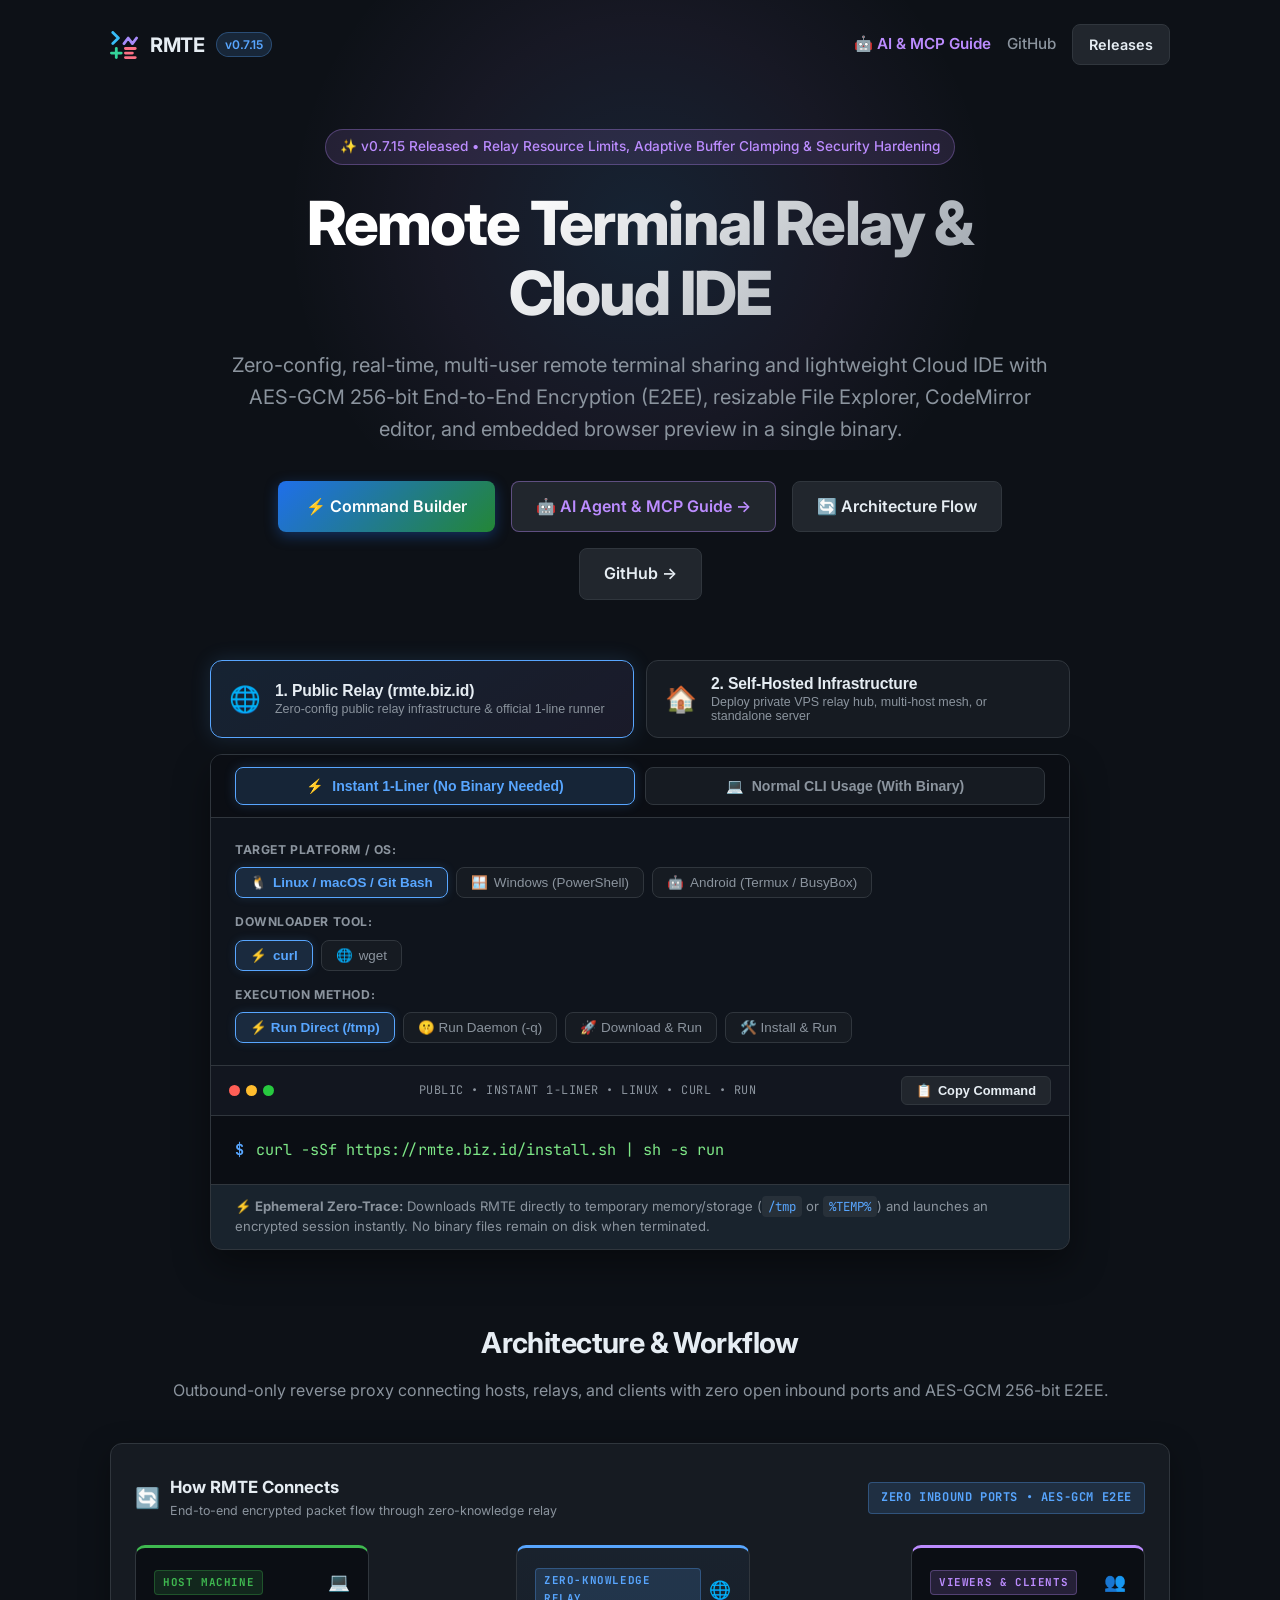
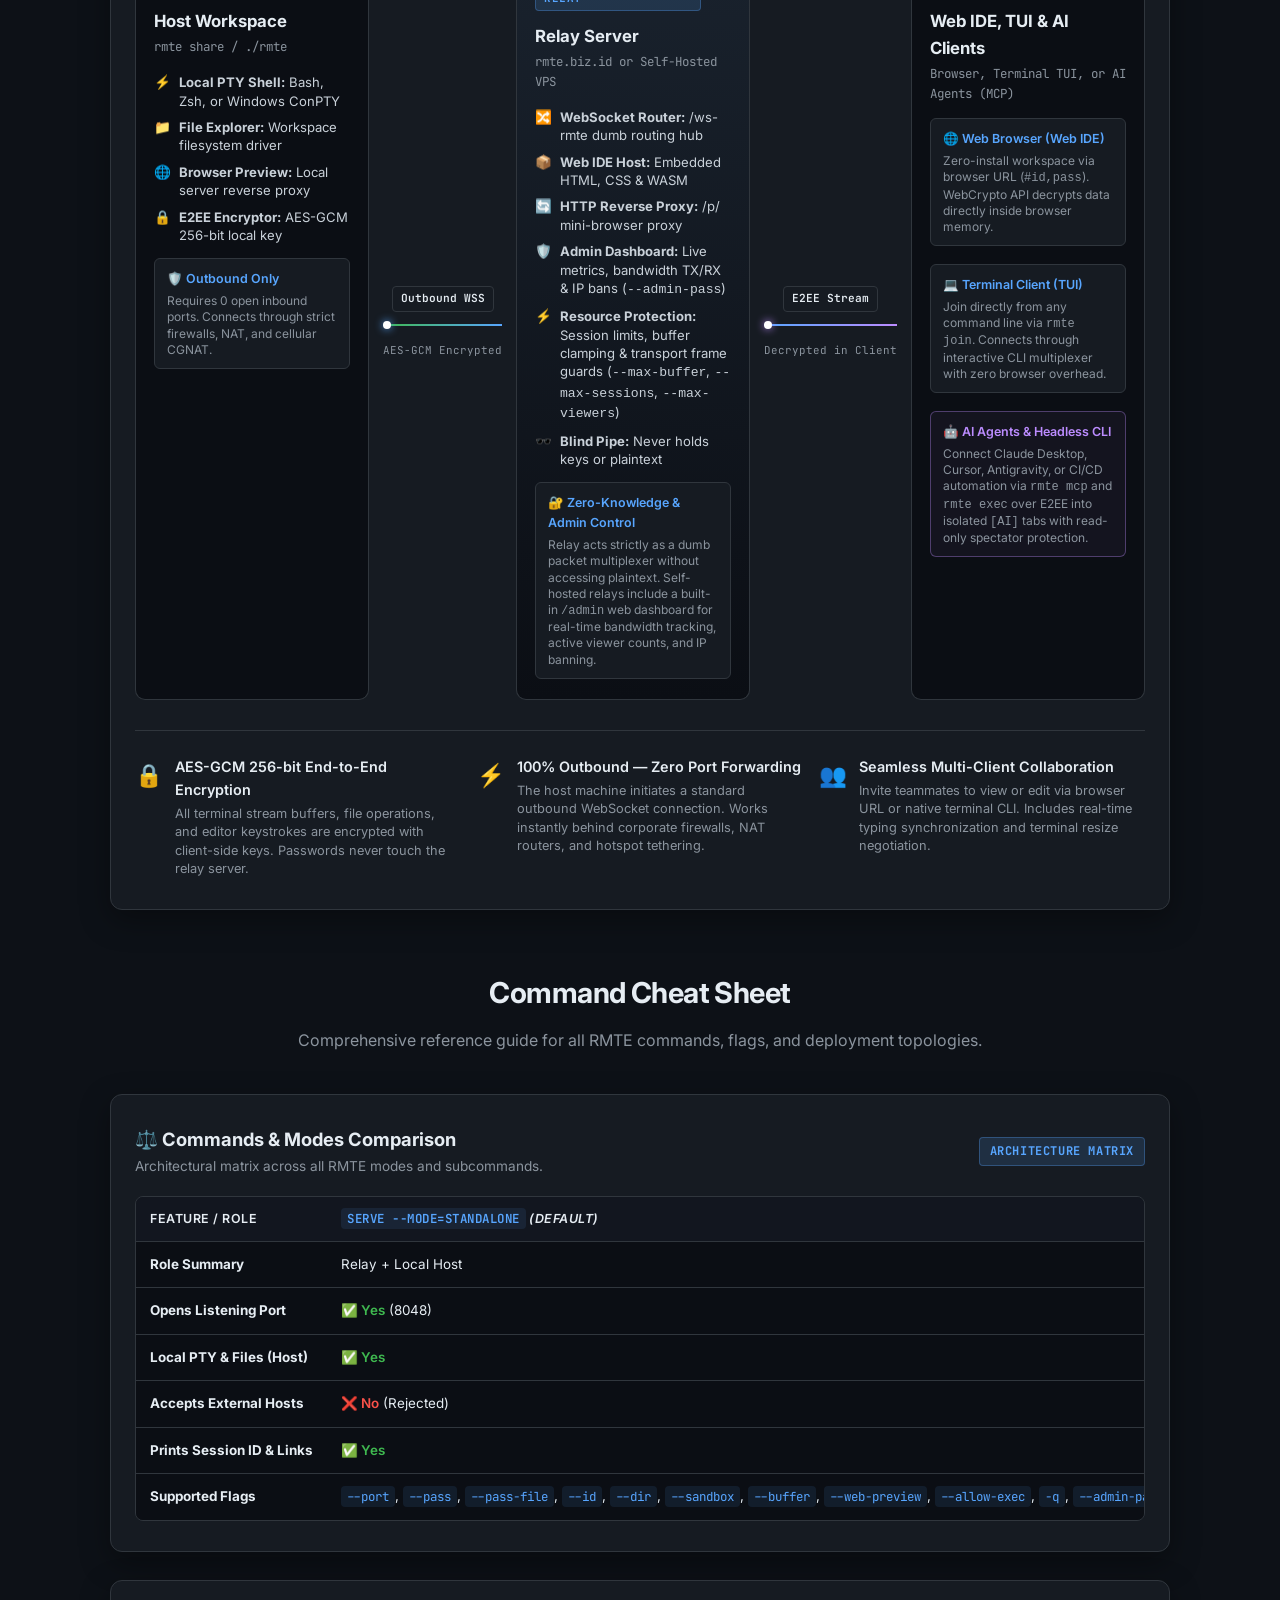
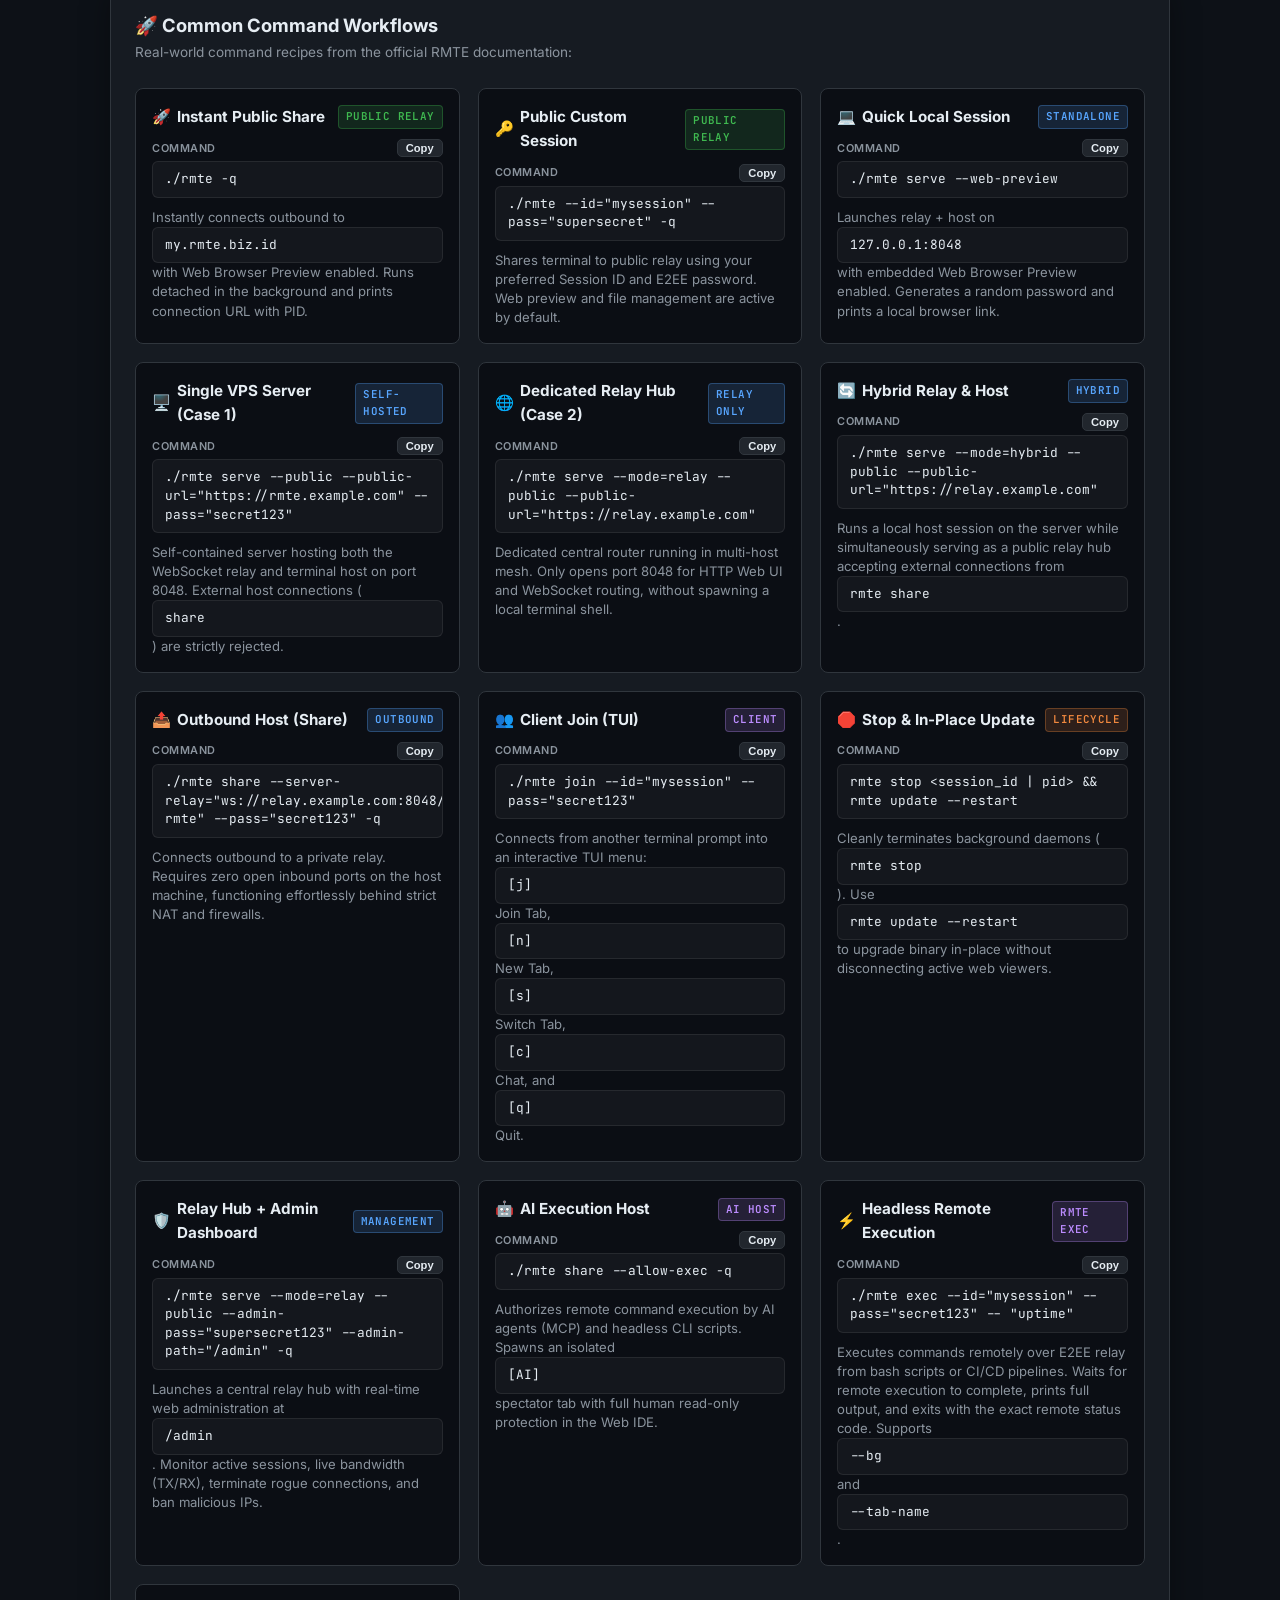
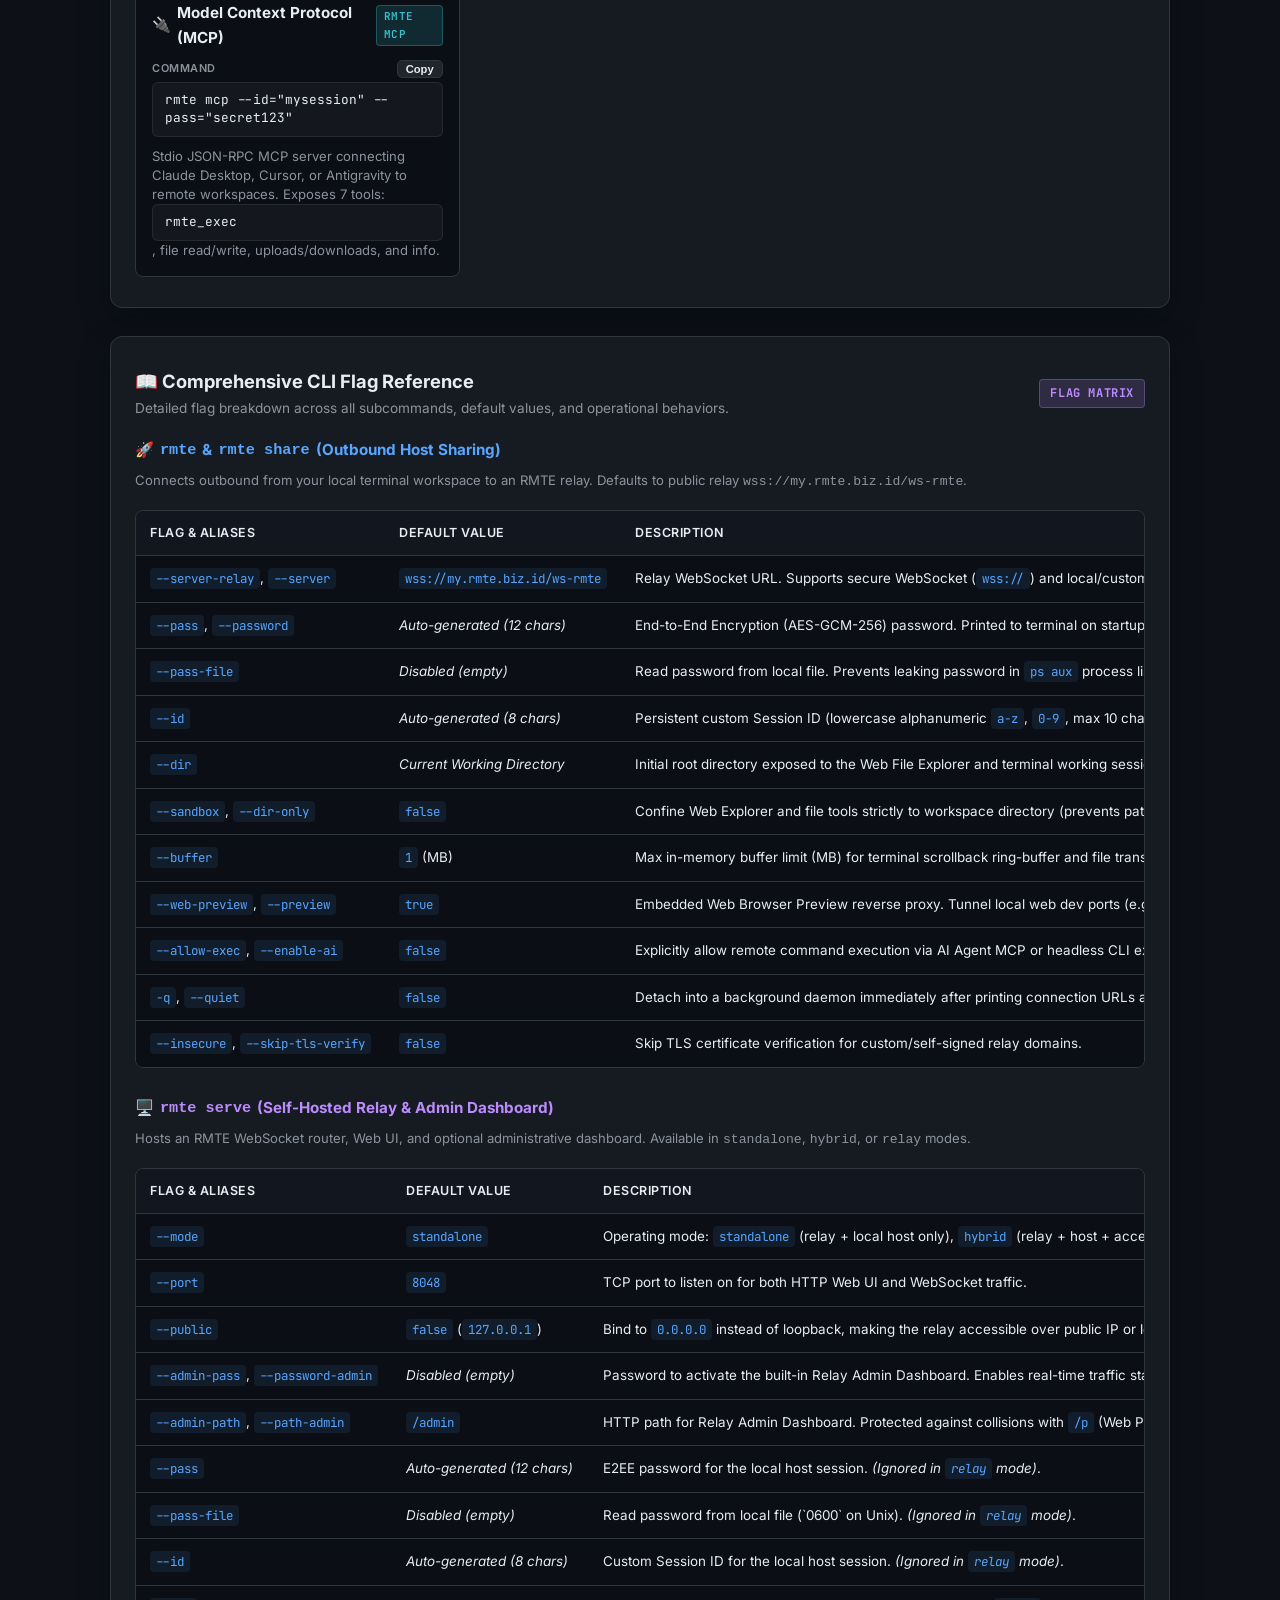
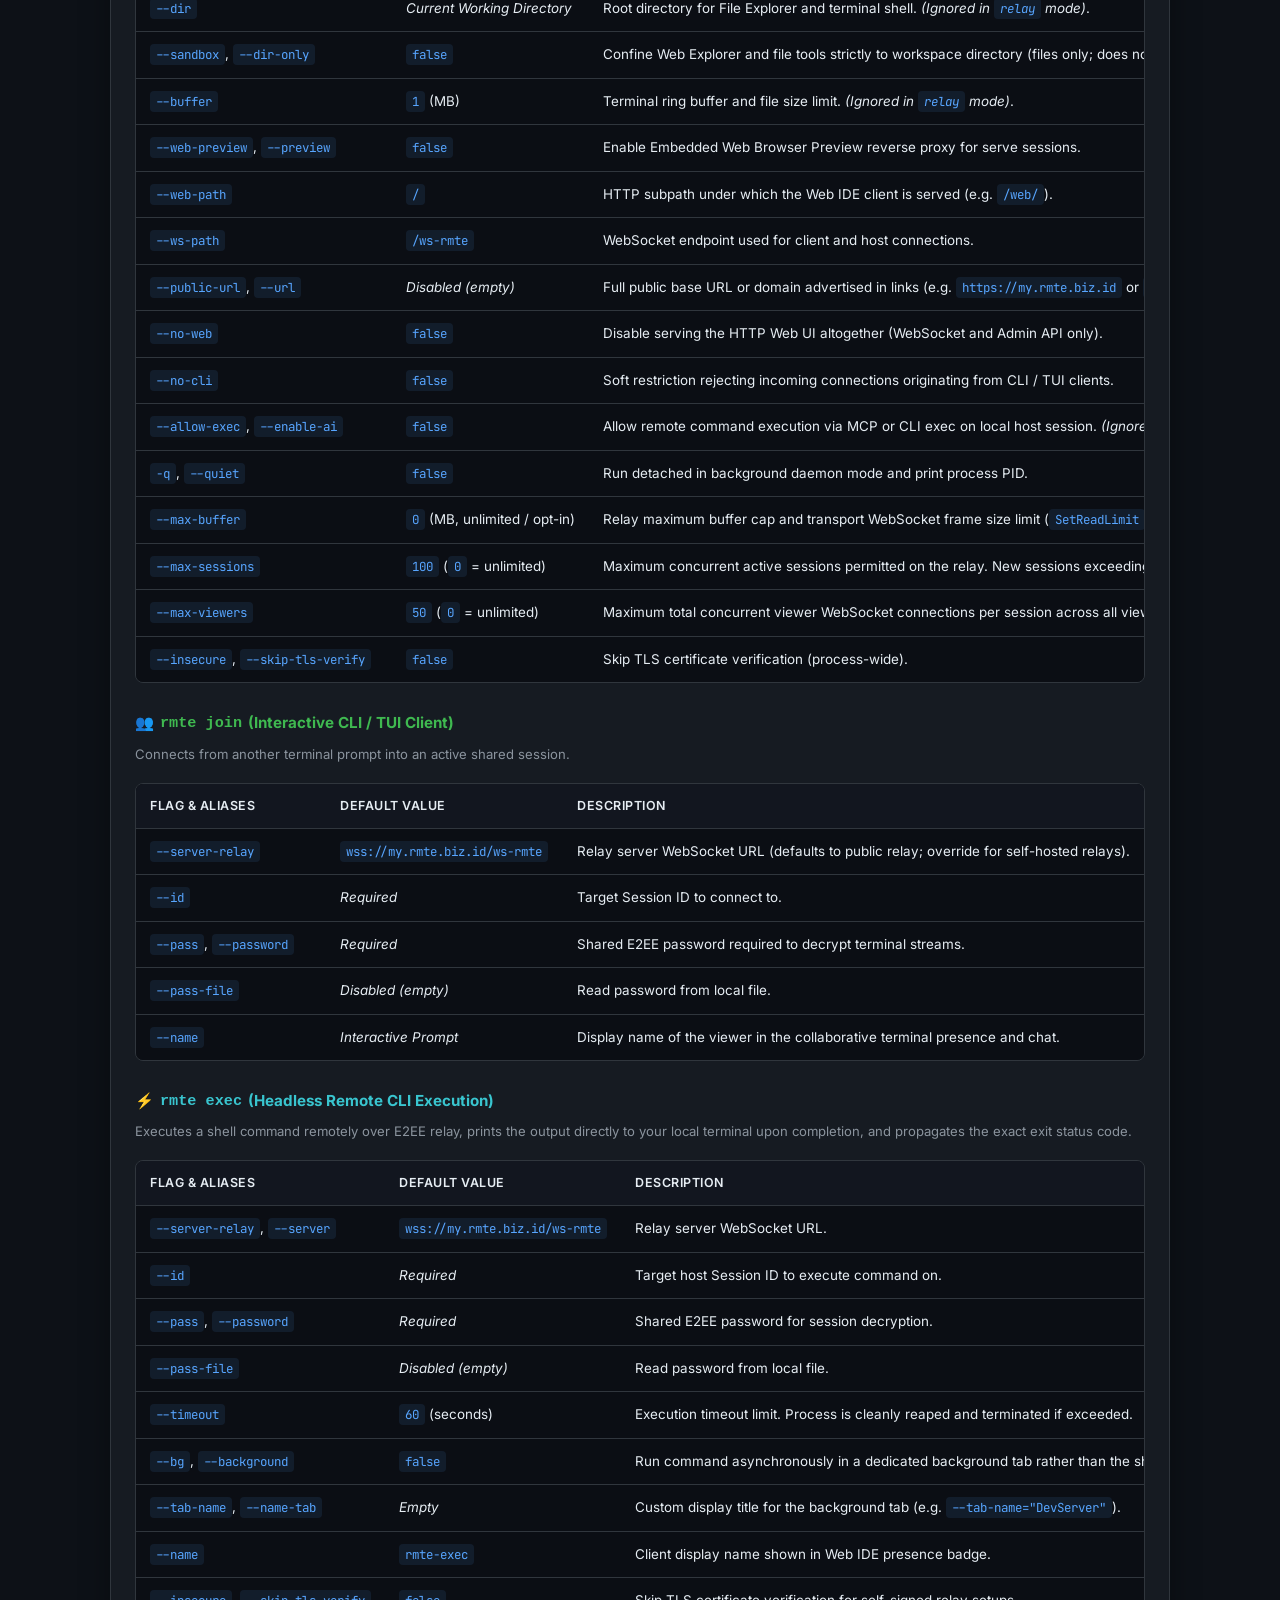
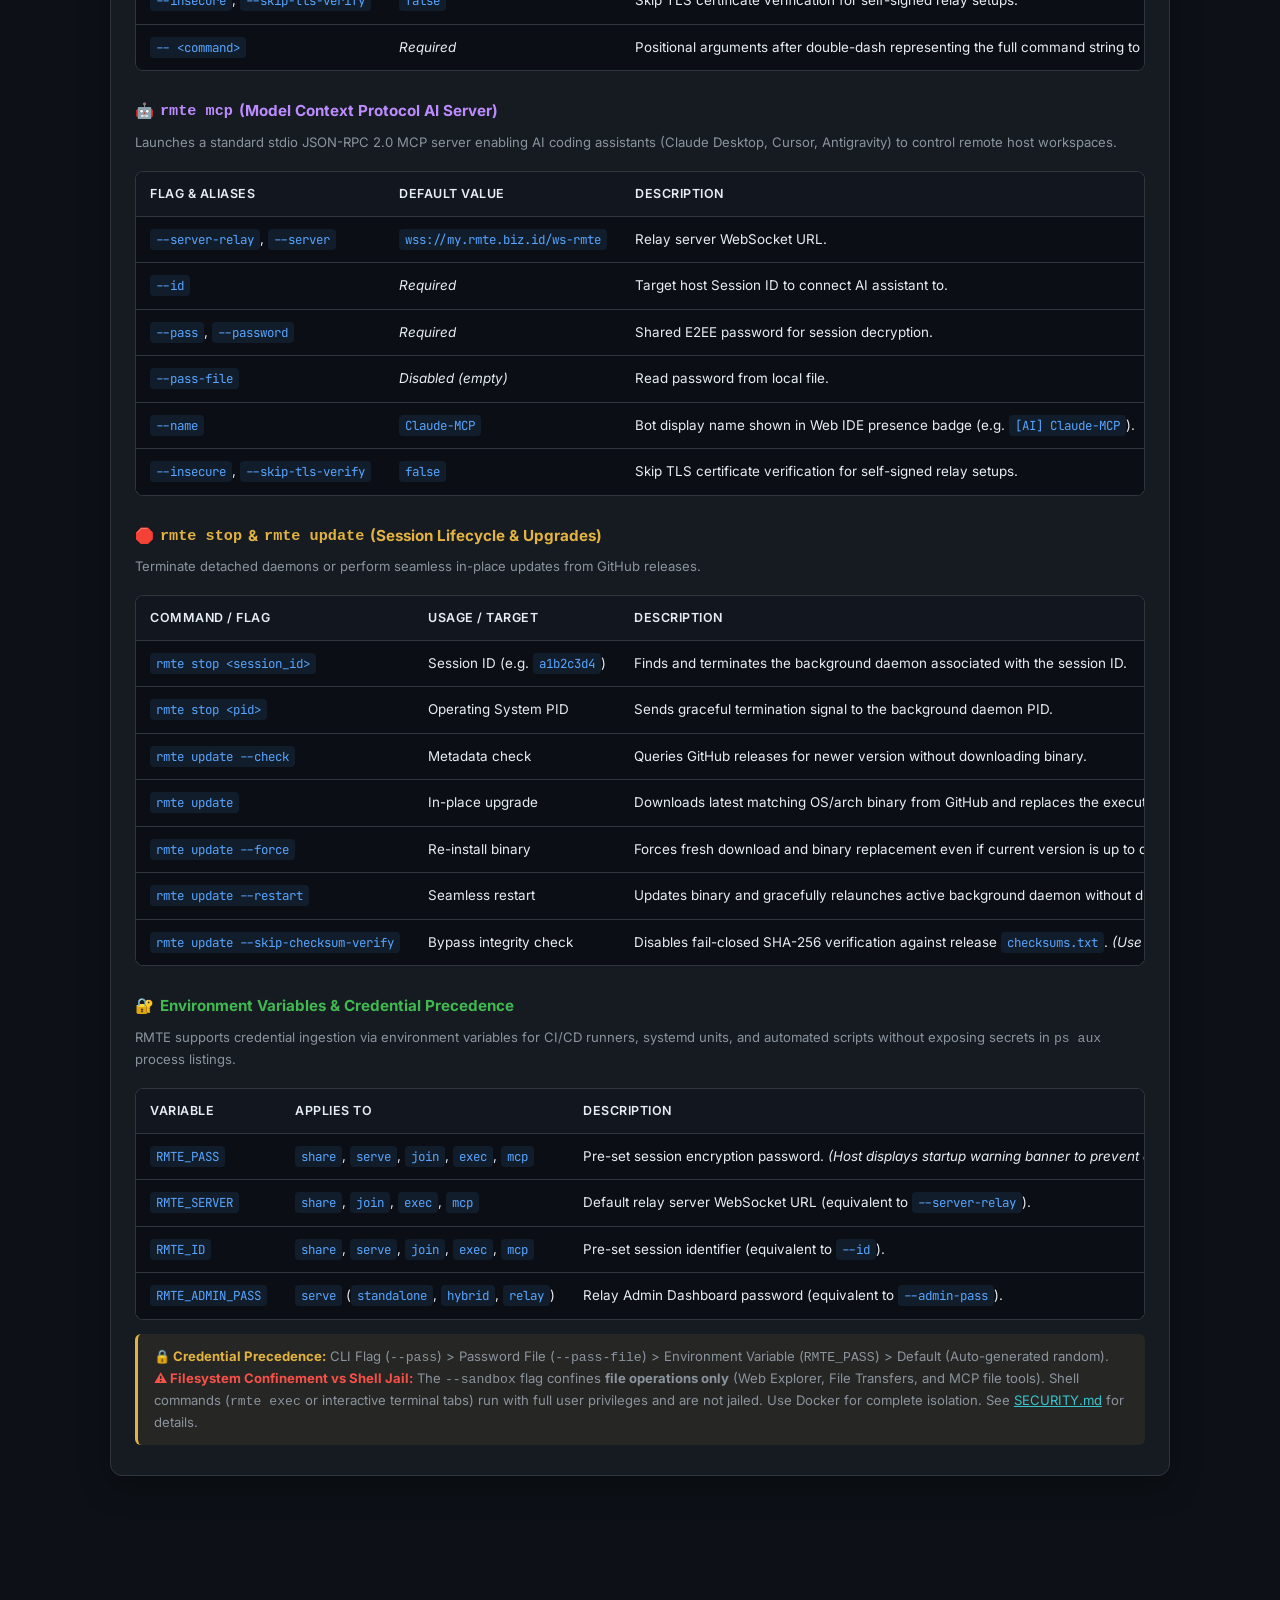
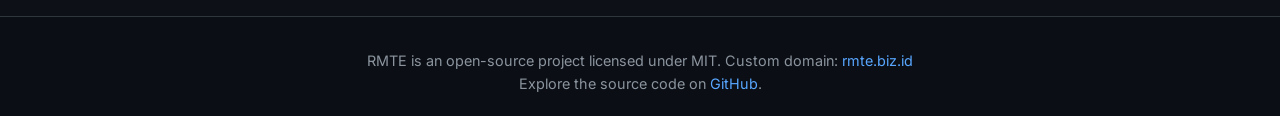
==== commit f0a0c4d8: "docs: update README, landing page, and SECURITY.md for v0.7.15 relay limits" ====
--- a/docs/index.html
+++ b/docs/index.html
@@ -1296,7 +1296,7 @@
     <a href="#" class="brand">
       <img src="rmte.svg" alt="RMTE Logo" width="28" height="28">
       <span>RMTE</span>
-      <span class="brand-badge">v0.7.14</span>
+      <span class="brand-badge">v0.7.15</span>
     </a>
     <div class="nav-links">
       <a href="mcp.html" class="nav-link" style="color: var(--accent-purple); font-weight: 600;">
@@ -1314,7 +1314,7 @@
   <main>
     <section class="hero">
       <div class="hero-tag">
-        ✨ v0.7.14 Released • Credential Hardening, Release Checksums, Filesystem Sandbox &amp; MCP 2025-03-26
+        ✨ v0.7.15 Released • Relay Resource Limits, Adaptive Buffer Clamping &amp; Security Hardening
       </div>
       <h1>Remote Terminal Relay & Cloud IDE</h1>
       <p>
@@ -1547,6 +1547,7 @@
               <li><span class="bullet-icon">🔄</span><span><strong>HTTP Reverse Proxy:</strong> /p/ mini-browser
                   proxy</span></li>
               <li><span class="bullet-icon">🛡️</span><span><strong>Admin Dashboard:</strong> Live metrics, bandwidth TX/RX & IP bans (<code>--admin-pass</code>)</span></li>
+              <li><span class="bullet-icon">⚡</span><span><strong>Resource Protection:</strong> Session limits, buffer clamping & transport frame guards (<code>--max-buffer</code>, <code>--max-sessions</code>, <code>--max-viewers</code>)</span></li>
               <li><span class="bullet-icon">🕶️</span><span><strong>Blind Pipe:</strong> Never holds keys or
                   plaintext</span></li>
             </ul>
@@ -1705,9 +1706,9 @@
               </tr>
               <tr>
                 <td><strong>Supported Flags</strong></td>
-                <td><code>--port</code>, <code>--pass</code>, <code>--pass-file</code>, <code>--id</code>, <code>--dir</code>, <code>--sandbox</code>, <code>--buffer</code>, <code>--web-preview</code>, <code>--allow-exec</code>, <code>-q</code>, <code>--admin-pass</code></td>
-                <td><code>--port</code>, <code>--pass</code>, <code>--pass-file</code>, <code>--id</code>, <code>--dir</code>, <code>--sandbox</code>, <code>--buffer</code>, <code>--public</code>, <code>--web-preview</code>, <code>--allow-exec</code>, <code>-q</code></td>
-                <td><code>--port</code>, <code>--public</code>, <code>--admin-pass</code>, <code>--admin-path</code>, <code>--public-url</code>, <code>--web-path</code>, <code>--ws-path</code>, <code>-q</code></td>
+                <td><code>--port</code>, <code>--pass</code>, <code>--pass-file</code>, <code>--id</code>, <code>--dir</code>, <code>--sandbox</code>, <code>--buffer</code>, <code>--web-preview</code>, <code>--allow-exec</code>, <code>-q</code>, <code>--admin-pass</code>, <code>--max-buffer</code>, <code>--max-sessions</code>, <code>--max-viewers</code></td>
+                <td><code>--port</code>, <code>--pass</code>, <code>--pass-file</code>, <code>--id</code>, <code>--dir</code>, <code>--sandbox</code>, <code>--buffer</code>, <code>--public</code>, <code>--web-preview</code>, <code>--allow-exec</code>, <code>-q</code>, <code>--max-buffer</code>, <code>--max-sessions</code>, <code>--max-viewers</code></td>
+                <td><code>--port</code>, <code>--public</code>, <code>--admin-pass</code>, <code>--admin-path</code>, <code>--public-url</code>, <code>--web-path</code>, <code>--ws-path</code>, <code>-q</code>, <code>--max-buffer</code>, <code>--max-sessions</code>, <code>--max-viewers</code></td>
                 <td><code>--server-relay</code>, <code>--pass</code>, <code>--pass-file</code>, <code>--id</code>, <code>--dir</code>, <code>--sandbox</code>, <code>--buffer</code>, <code>--web-preview</code>, <code>--allow-exec</code>, <code>-q</code></td>
                 <td><code>--server-relay</code>, <code>--id</code>, <code>--pass</code>, <code>--pass-file</code>, <code>--name</code></td>
                 <td><code>--server-relay</code>, <code>--id</code>, <code>--pass</code>, <code>--pass-file</code>, <code>--timeout</code>, <code>--bg</code>, <code>--tab-name</code>, <code>--name</code></td>
@@ -2152,6 +2153,21 @@
                   <td><code>-q</code>, <code>--quiet</code></td>
                   <td><code>false</code></td>
                   <td>Run detached in background daemon mode and print process PID.</td>
+                </tr>
+                <tr>
+                  <td><code>--max-buffer</code></td>
+                  <td><code>0</code> (MB, unlimited / opt-in)</td>
+                  <td>Relay maximum buffer cap and transport WebSocket frame size limit (<code>SetReadLimit</code>). If an external host requests a buffer larger than this limit, it is adaptively clamped. Recommended for multi-tenant relays.</td>
+                </tr>
+                <tr>
+                  <td><code>--max-sessions</code></td>
+                  <td><code>100</code> (<code>0</code> = unlimited)</td>
+                  <td>Maximum concurrent active sessions permitted on the relay. New sessions exceeding capacity are rejected fail-closed, while existing host reconnects are always allowed.</td>
+                </tr>
+                <tr>
+                  <td><code>--max-viewers</code></td>
+                  <td><code>50</code> (<code>0</code> = unlimited)</td>
+                  <td>Maximum total concurrent viewer WebSocket connections per session across all viewer IDs and tabs.</td>
                 </tr>
                 <tr>
                   <td><code>--insecure</code>, <code>--skip-tls-verify</code></td>
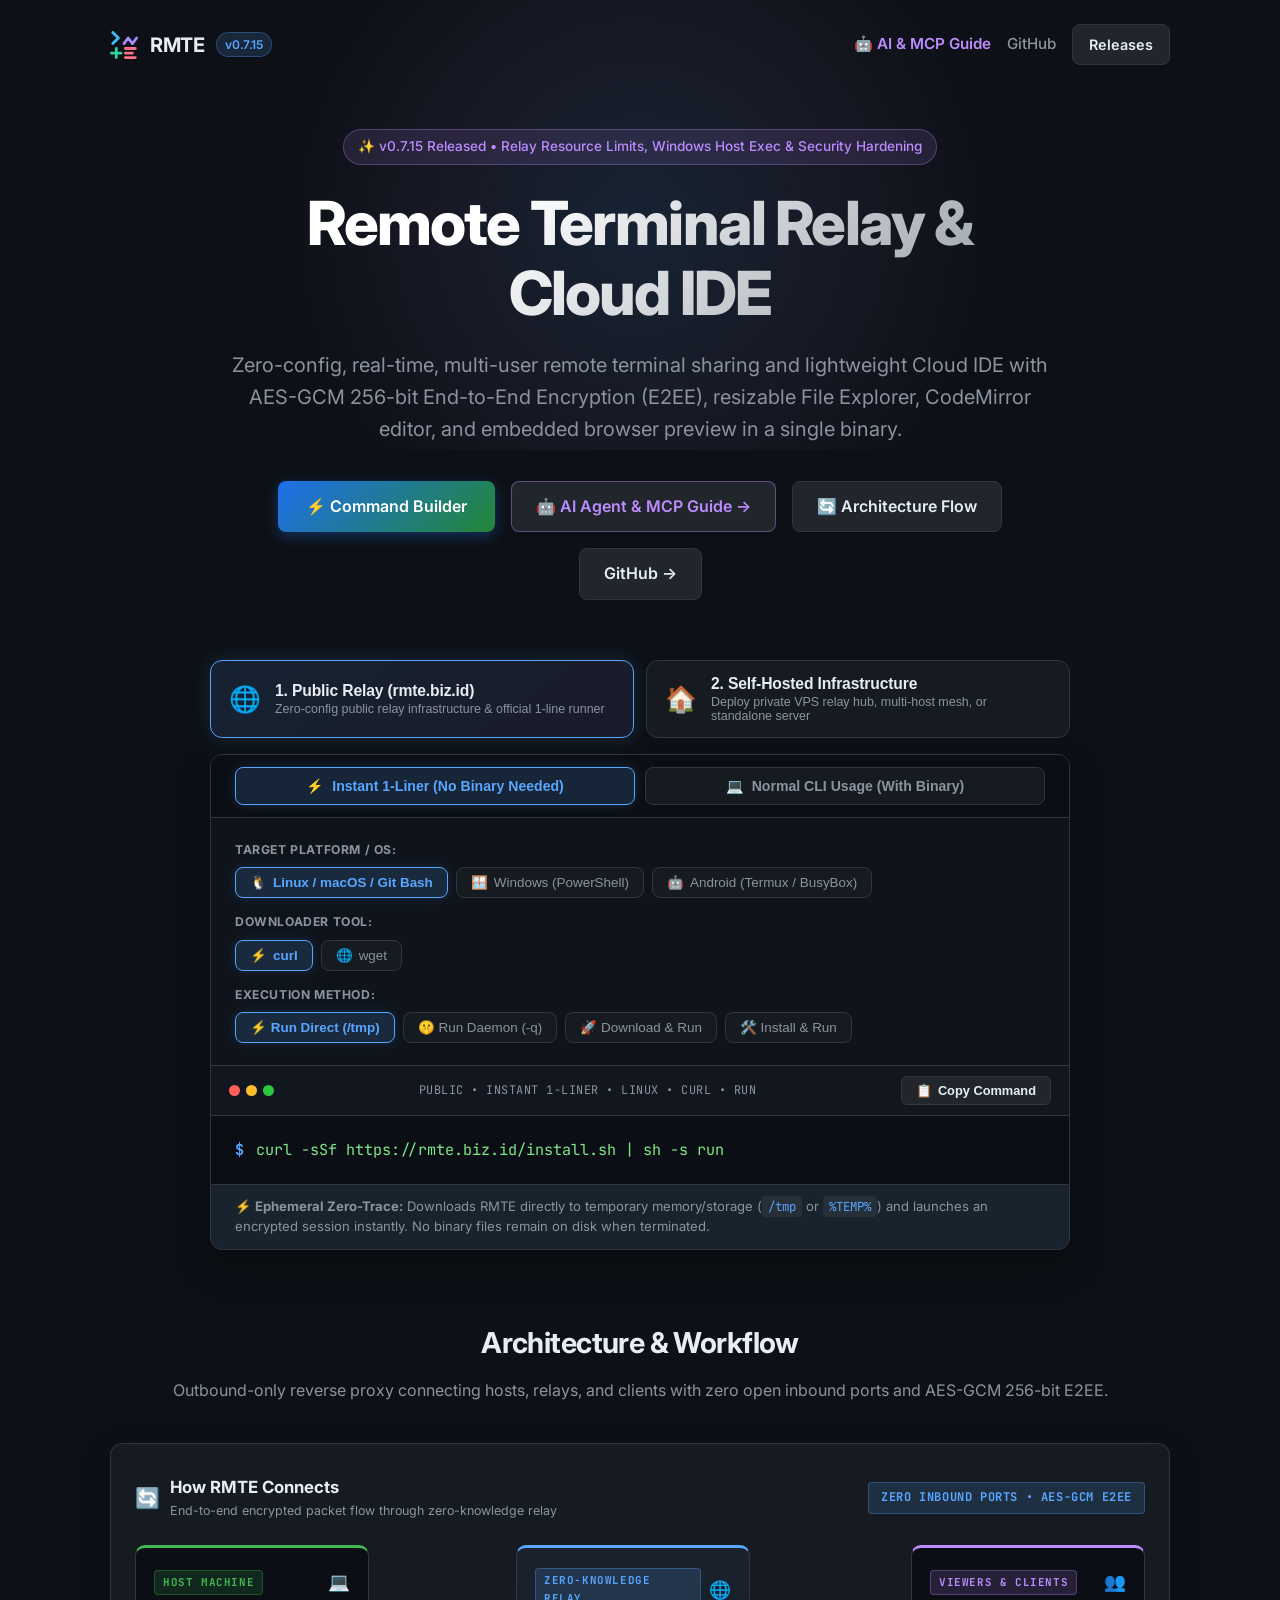
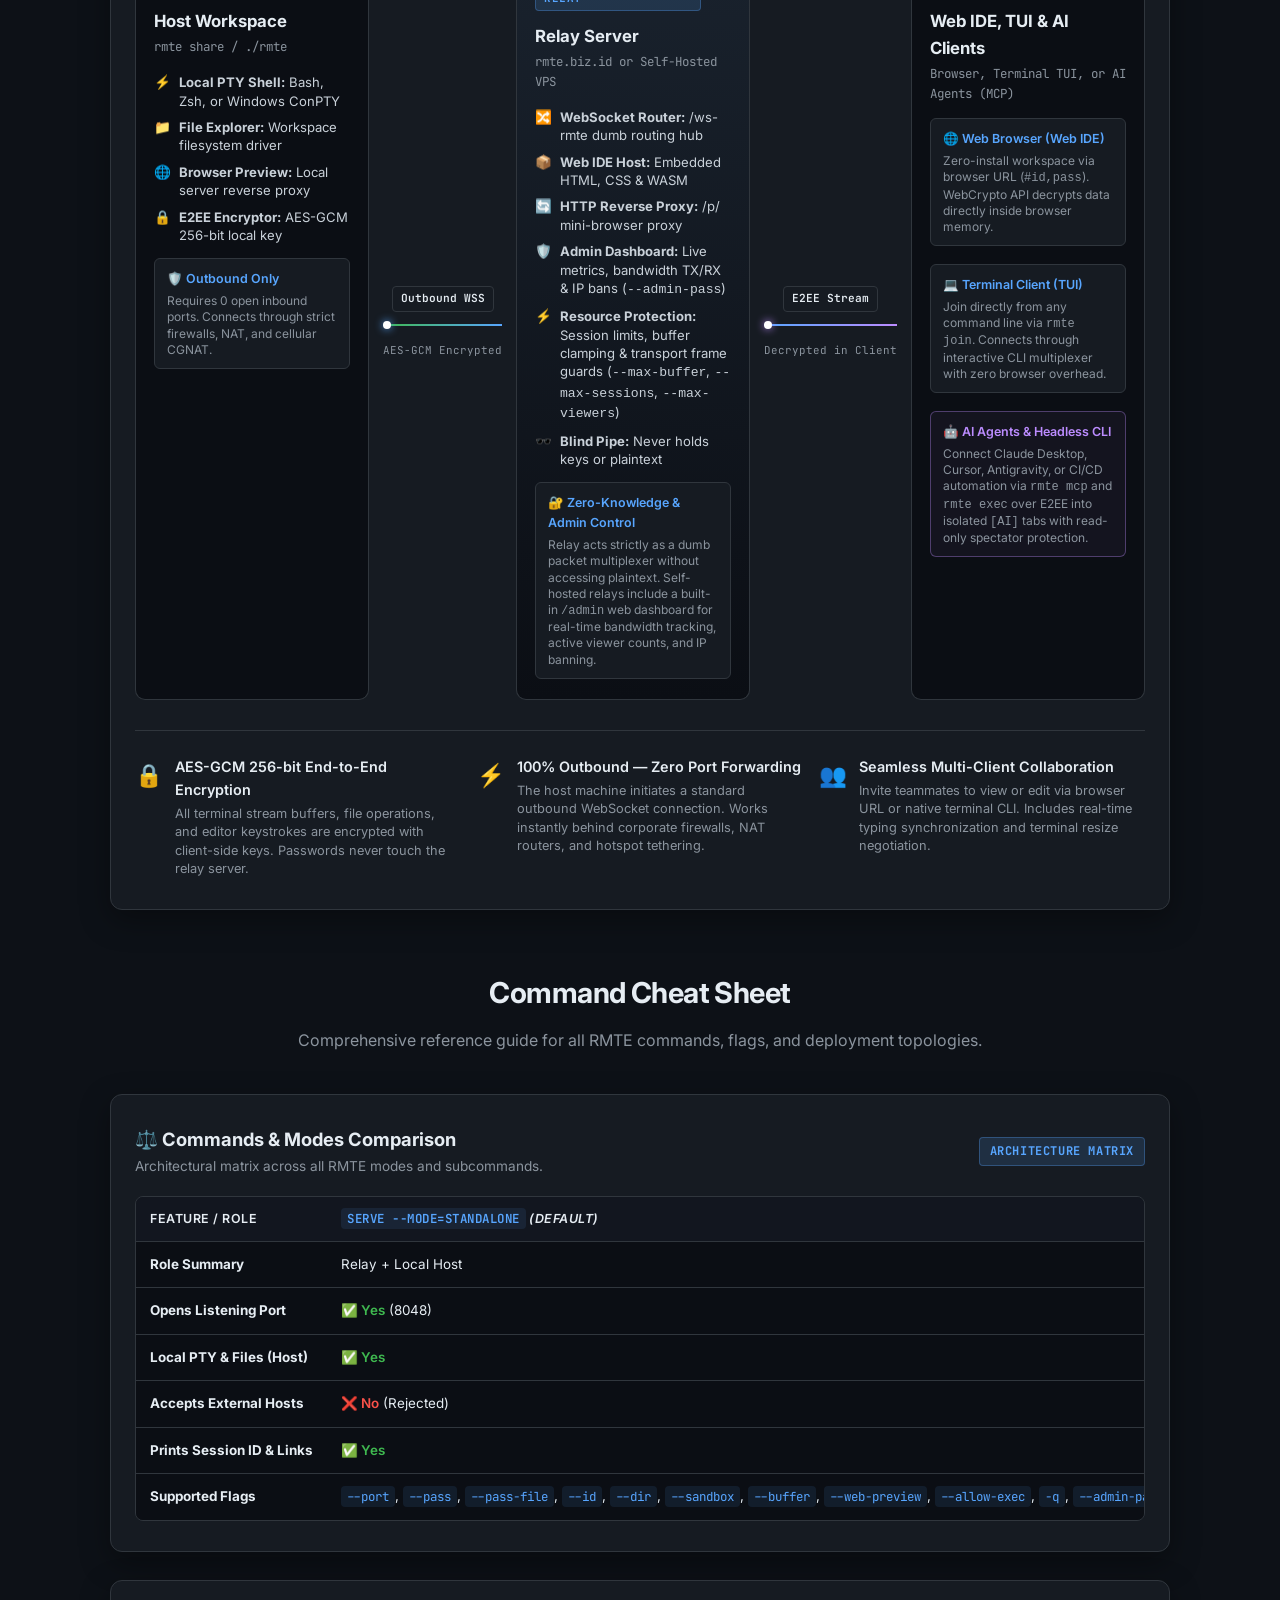
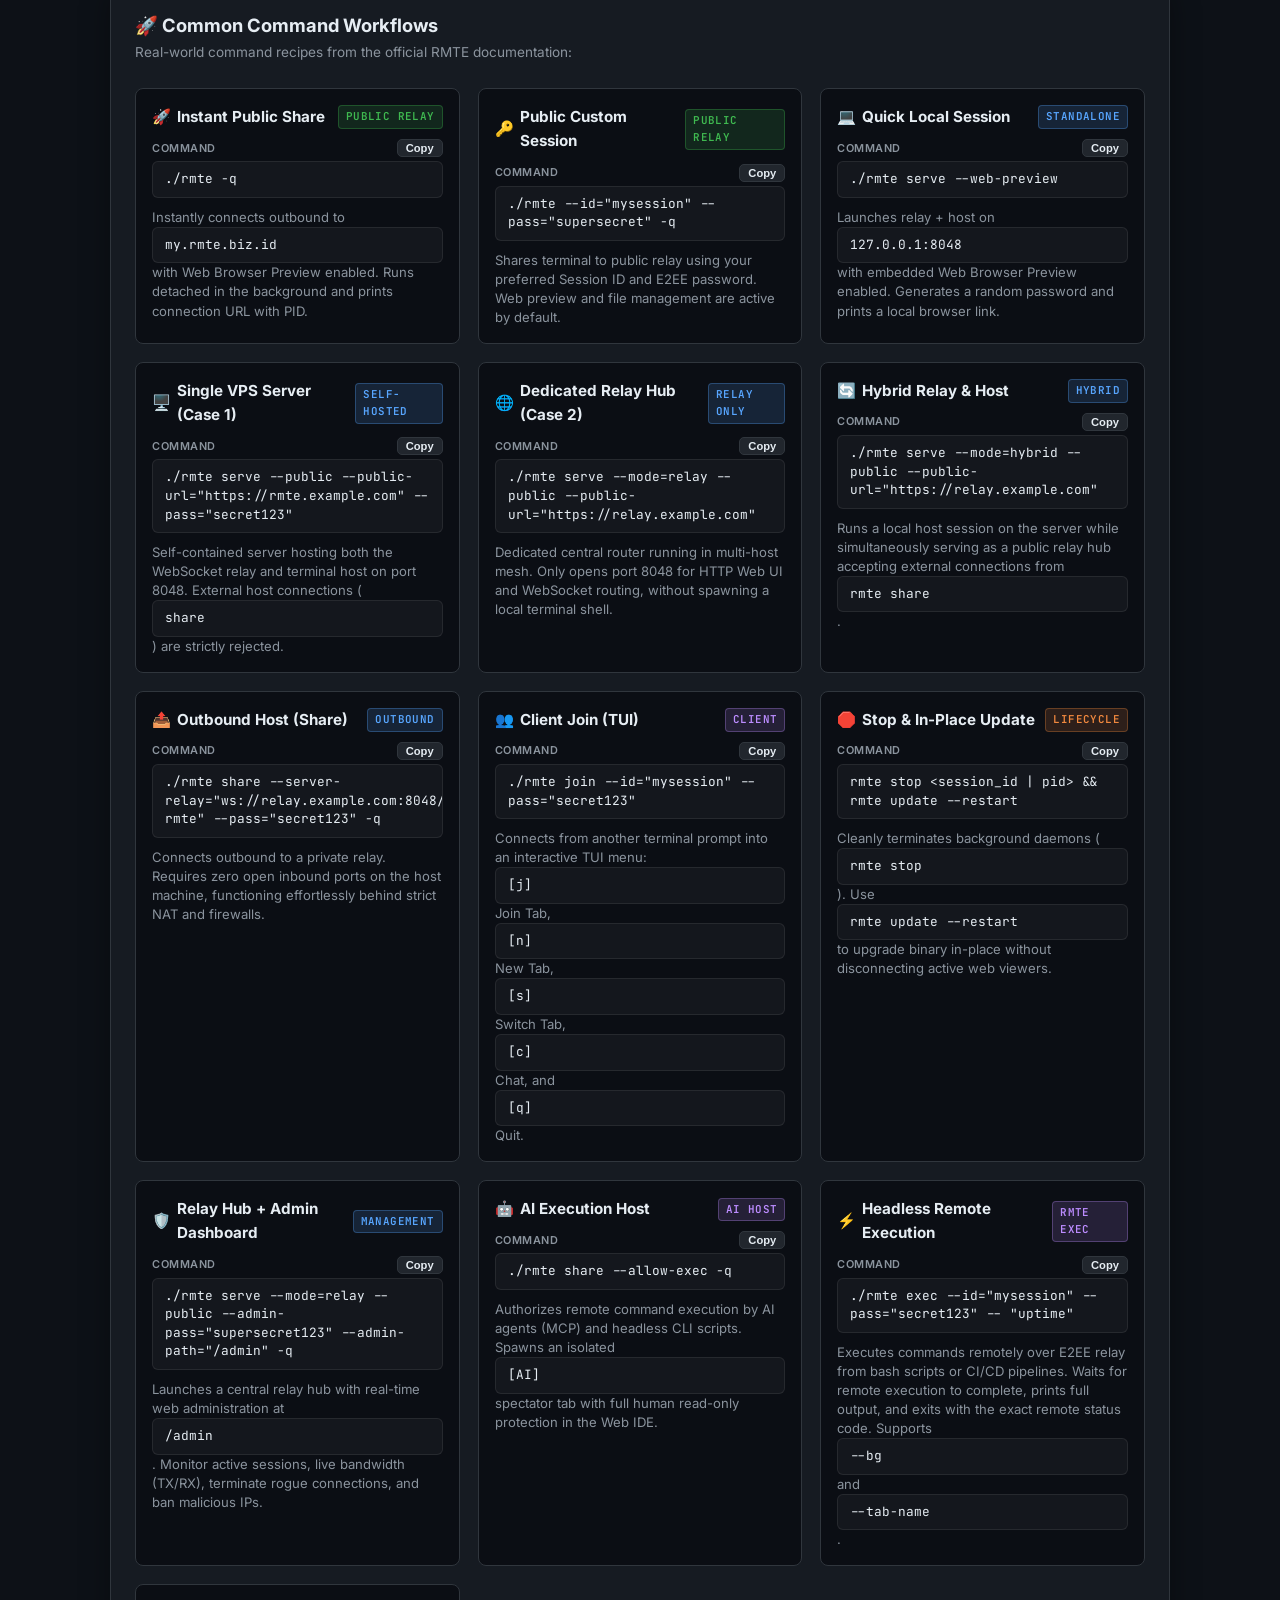
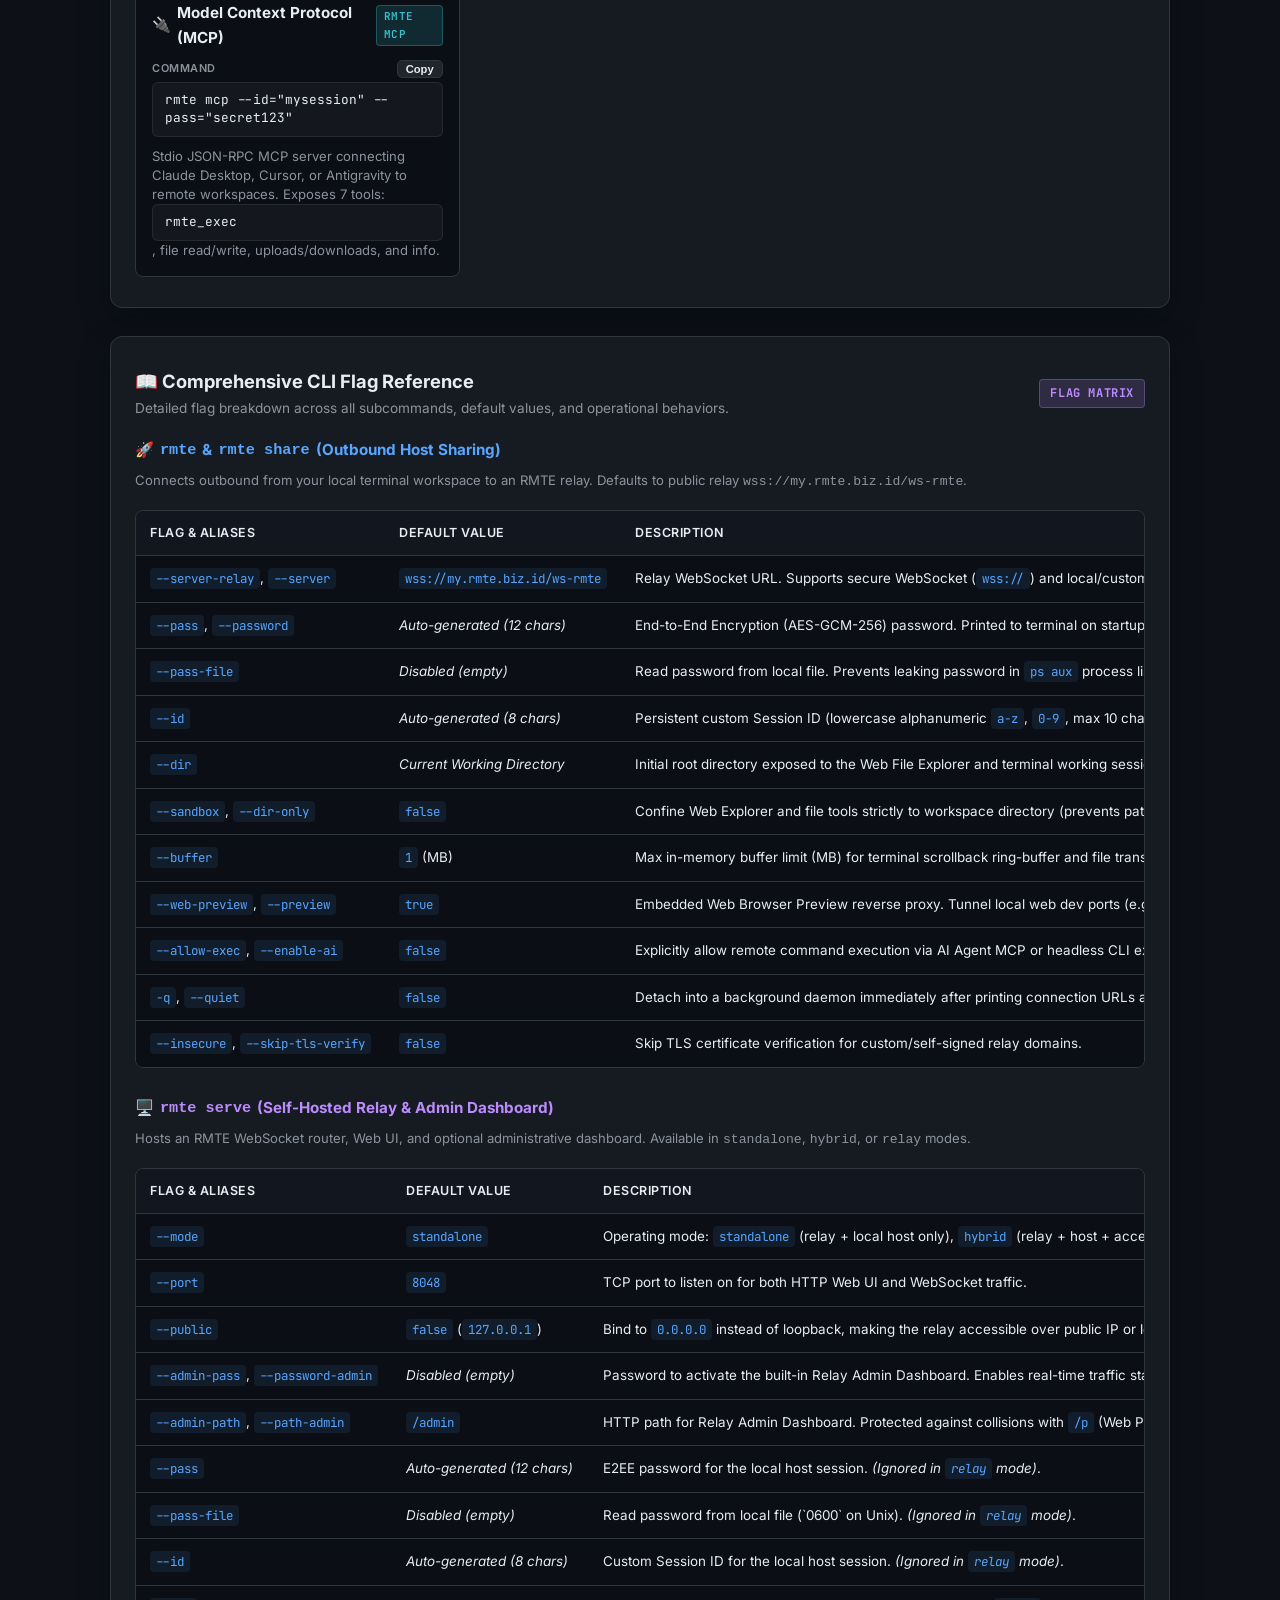
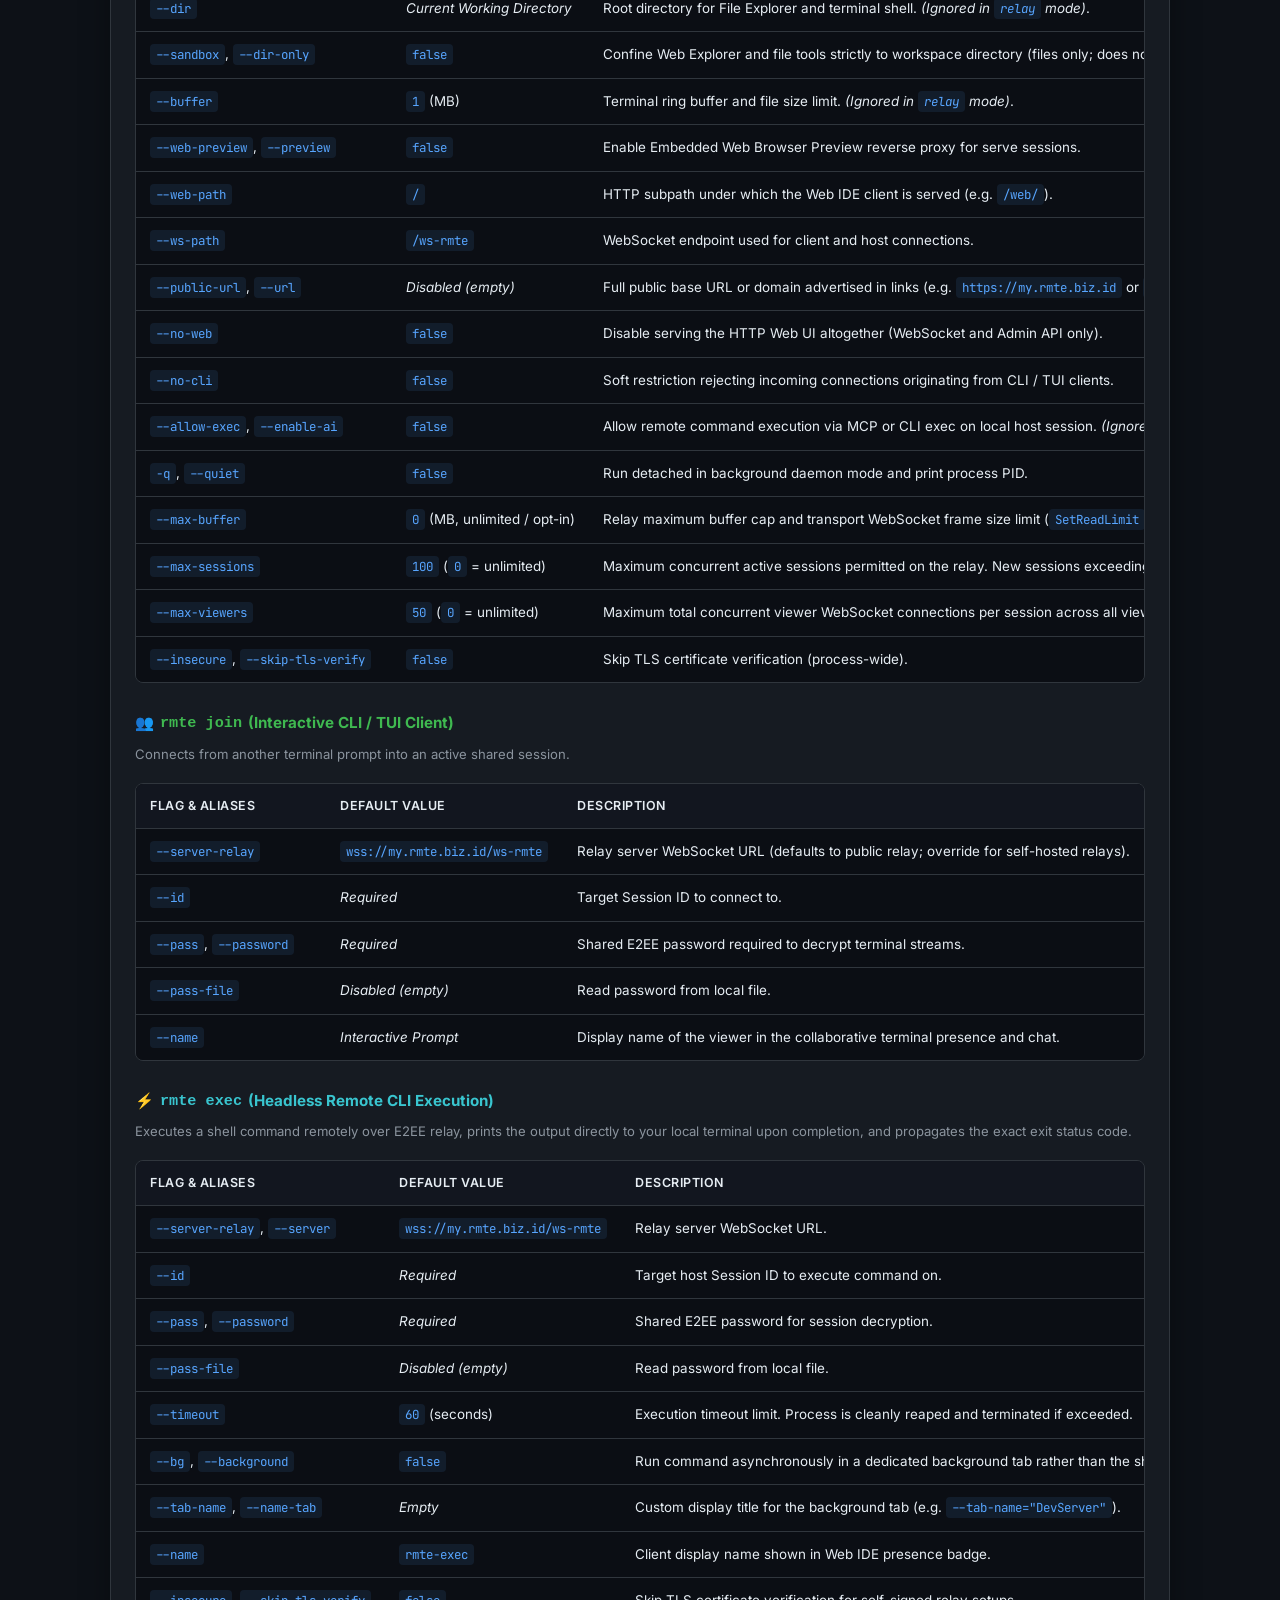
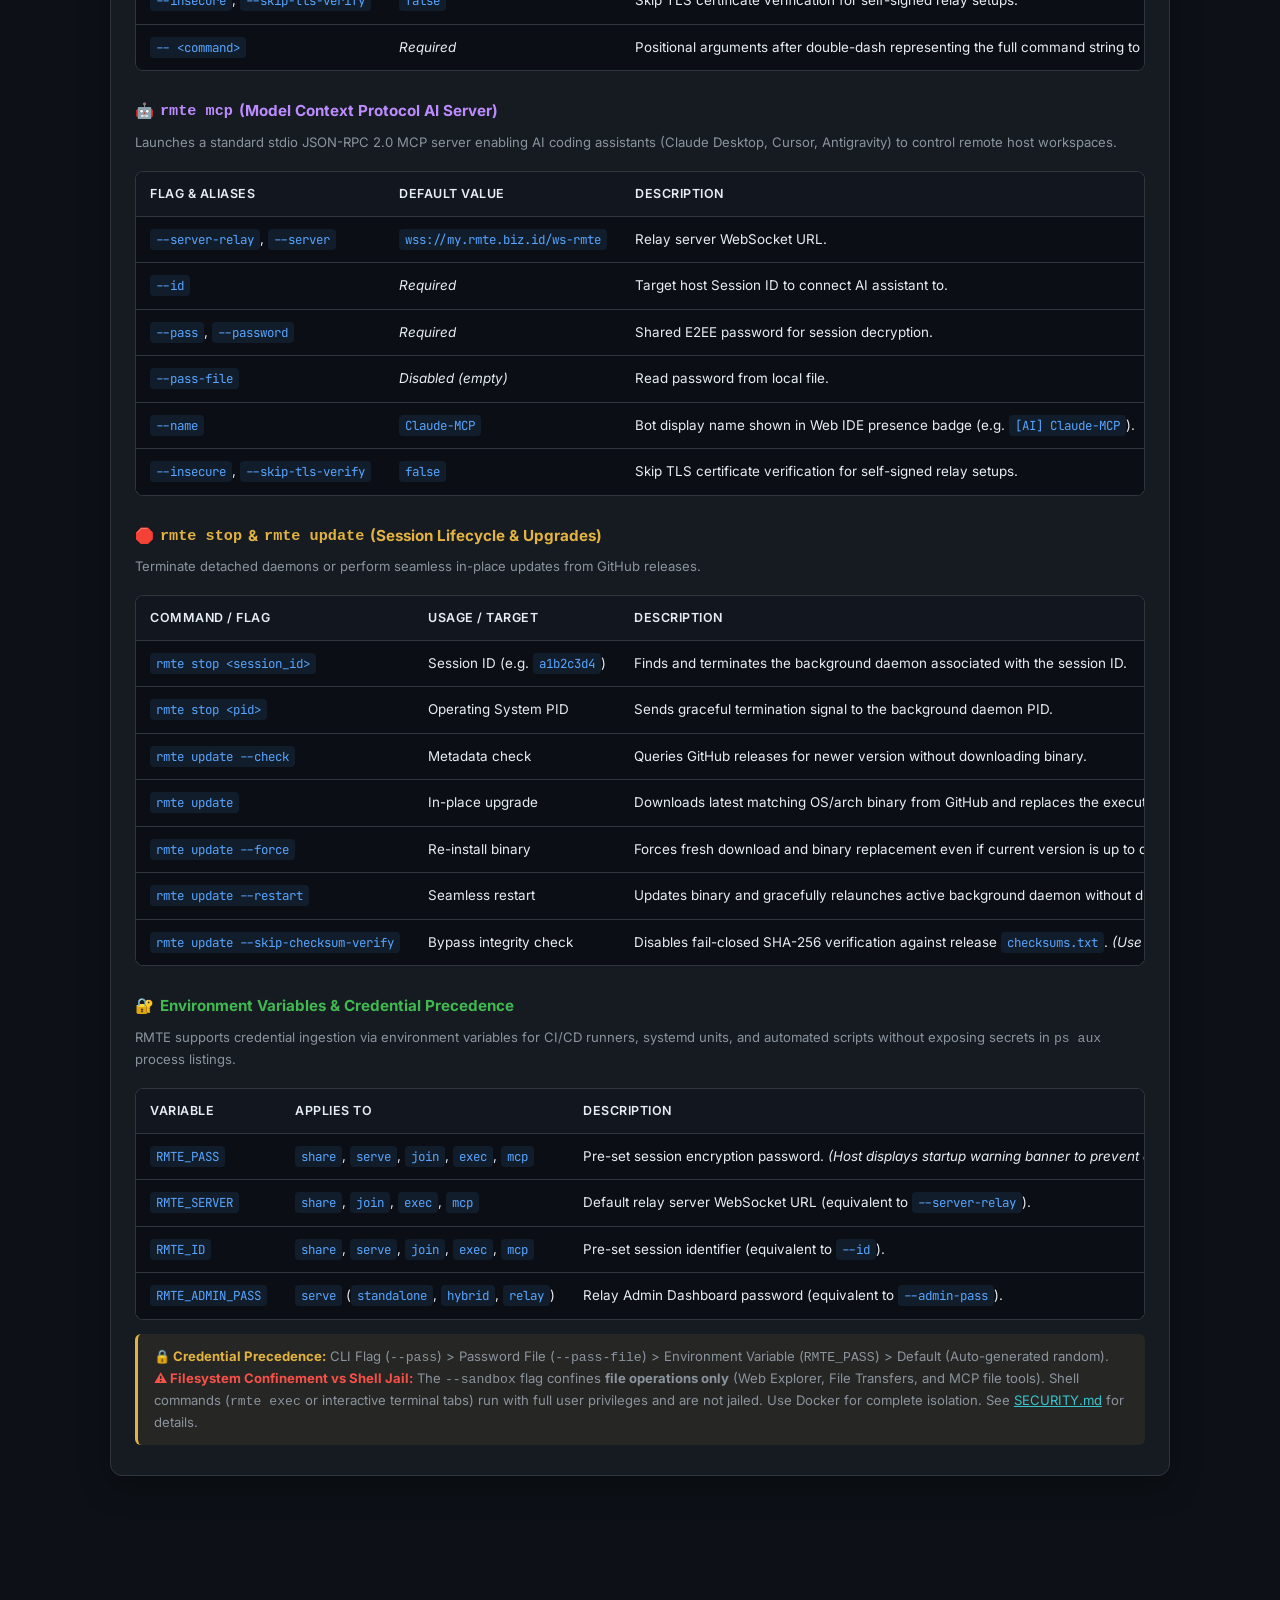
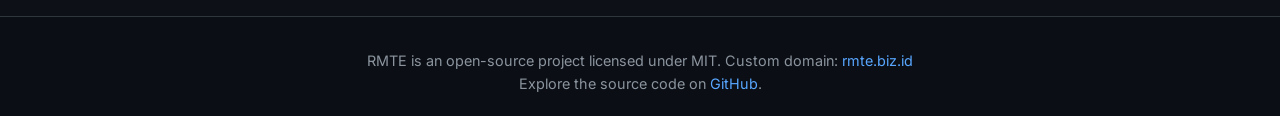
==== commit 08efb43c: "chore: bump version references to v0.7.15 and highlight Windows Host Exec in hero" ====
--- a/docs/index.html
+++ b/docs/index.html
@@ -1314,7 +1314,7 @@
   <main>
     <section class="hero">
       <div class="hero-tag">
-        ✨ v0.7.15 Released • Relay Resource Limits, Adaptive Buffer Clamping &amp; Security Hardening
+        ✨ v0.7.15 Released • Relay Resource Limits, Windows Host Exec &amp; Security Hardening
       </div>
       <h1>Remote Terminal Relay & Cloud IDE</h1>
       <p>
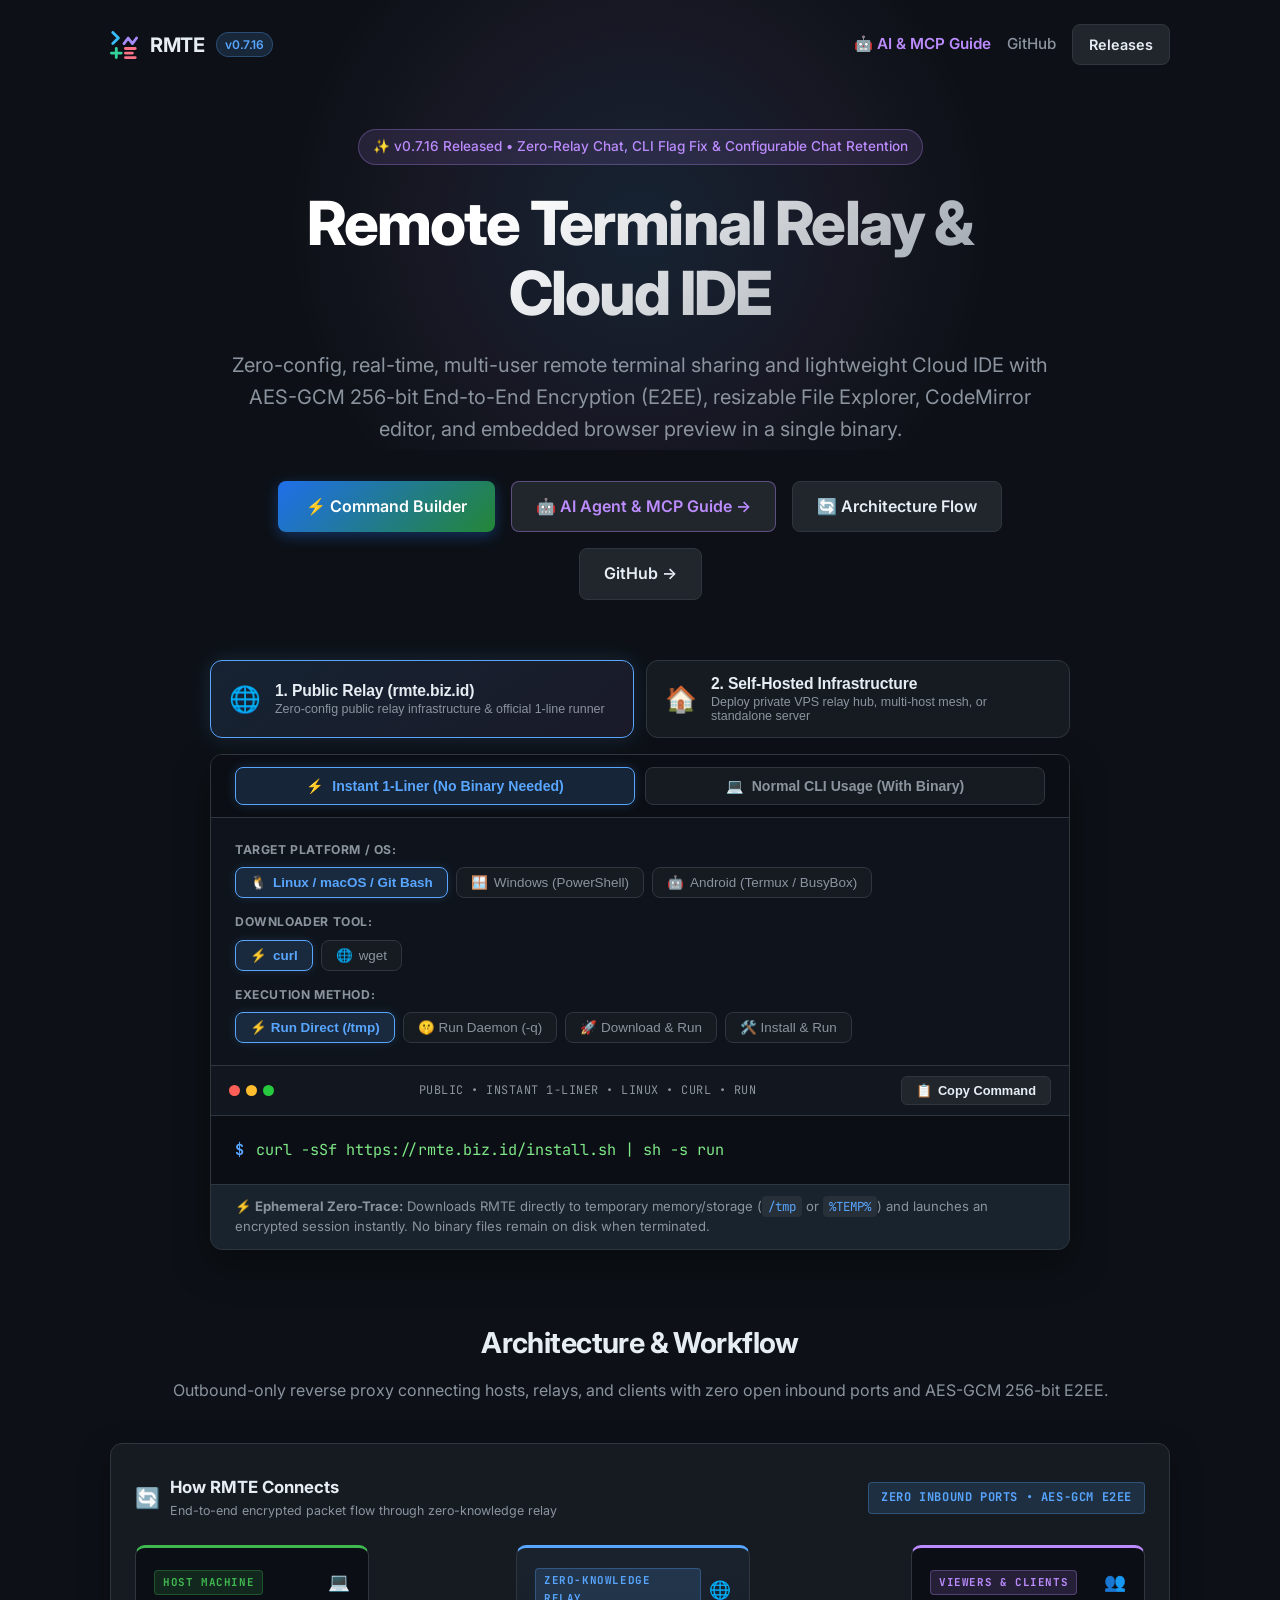
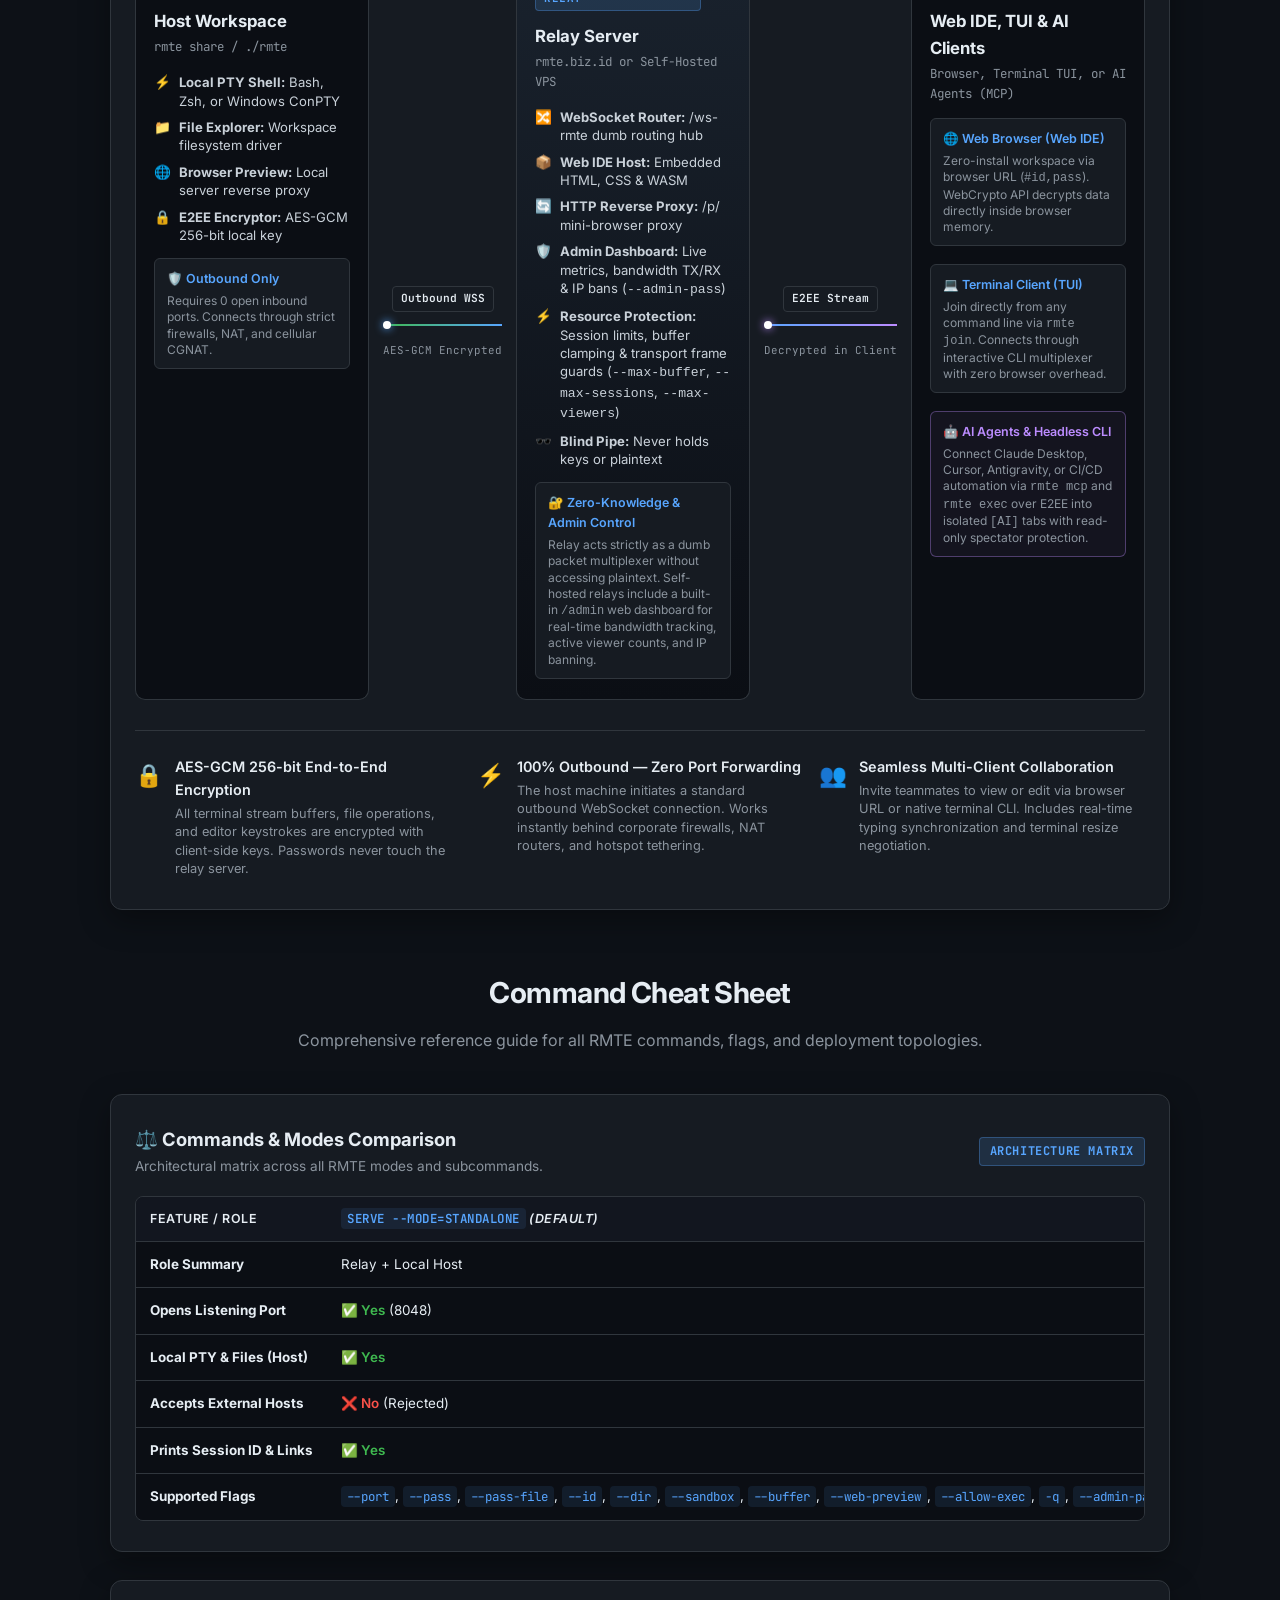
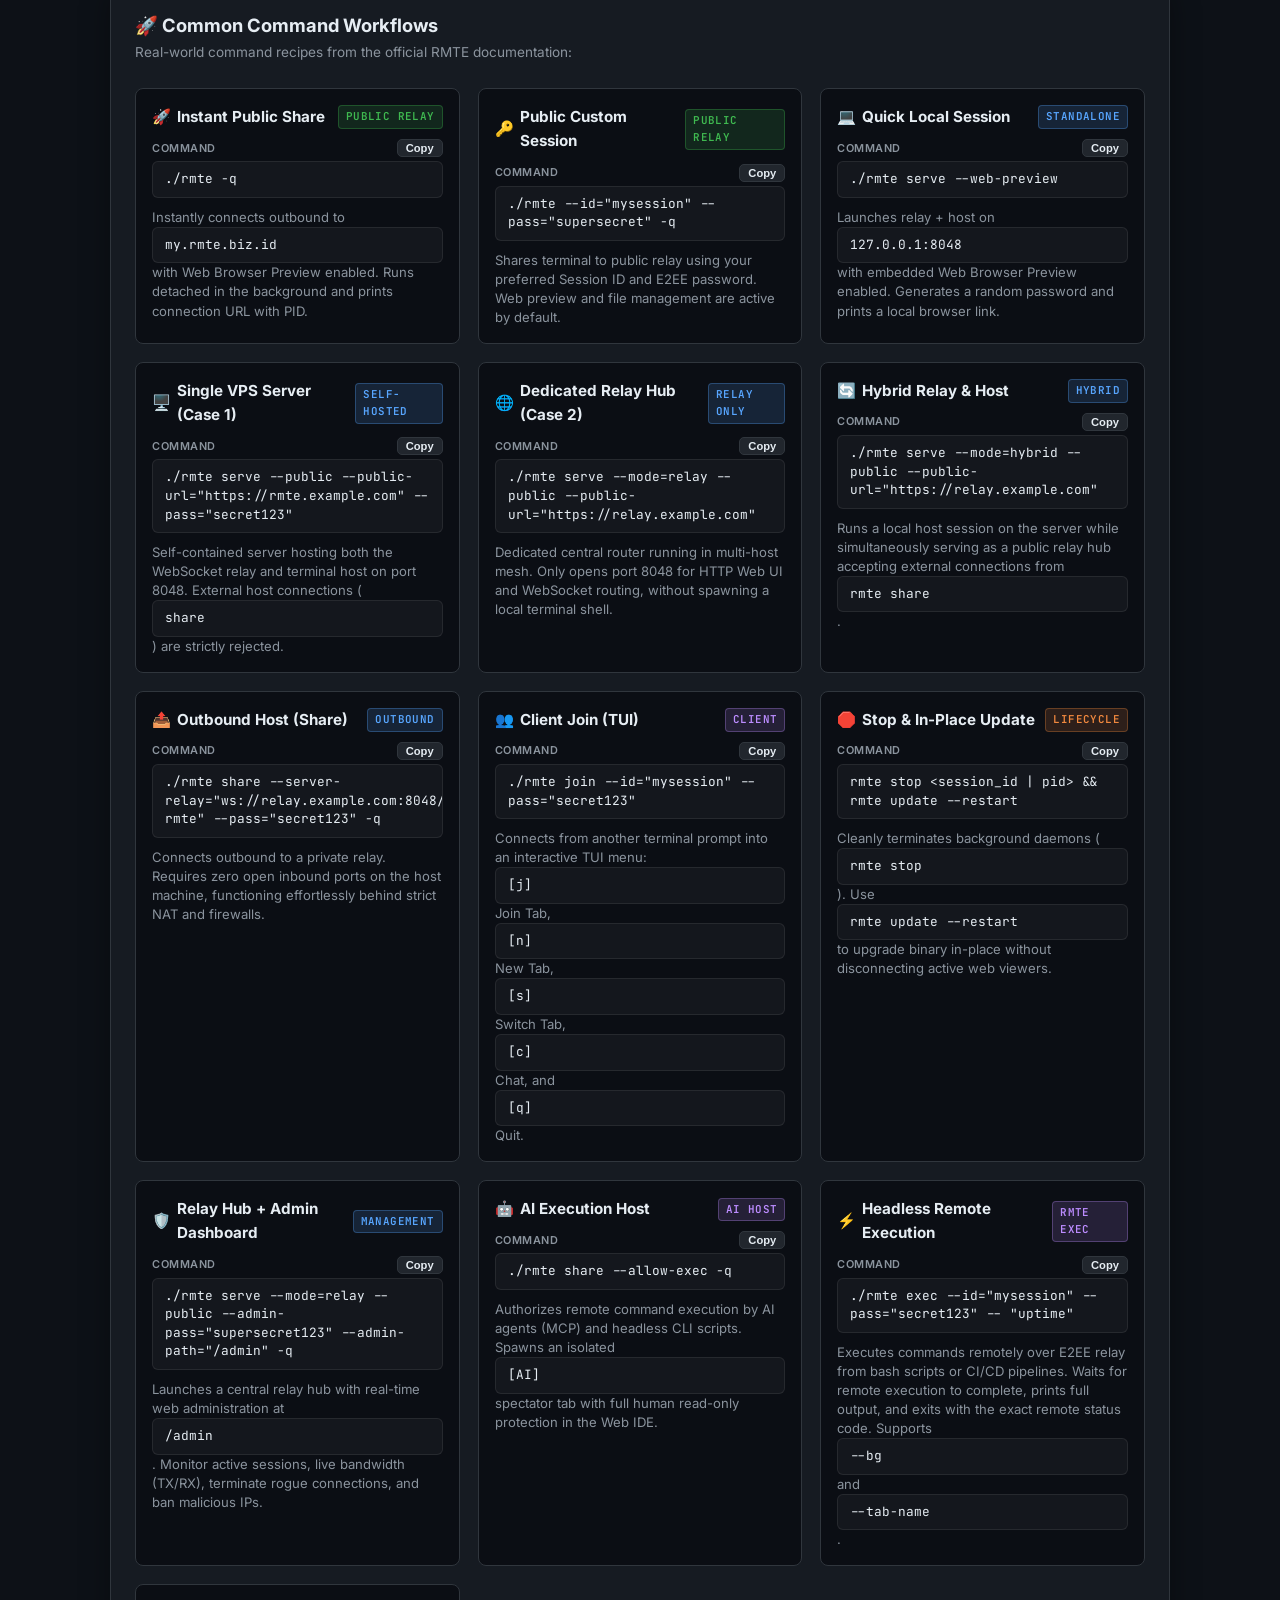
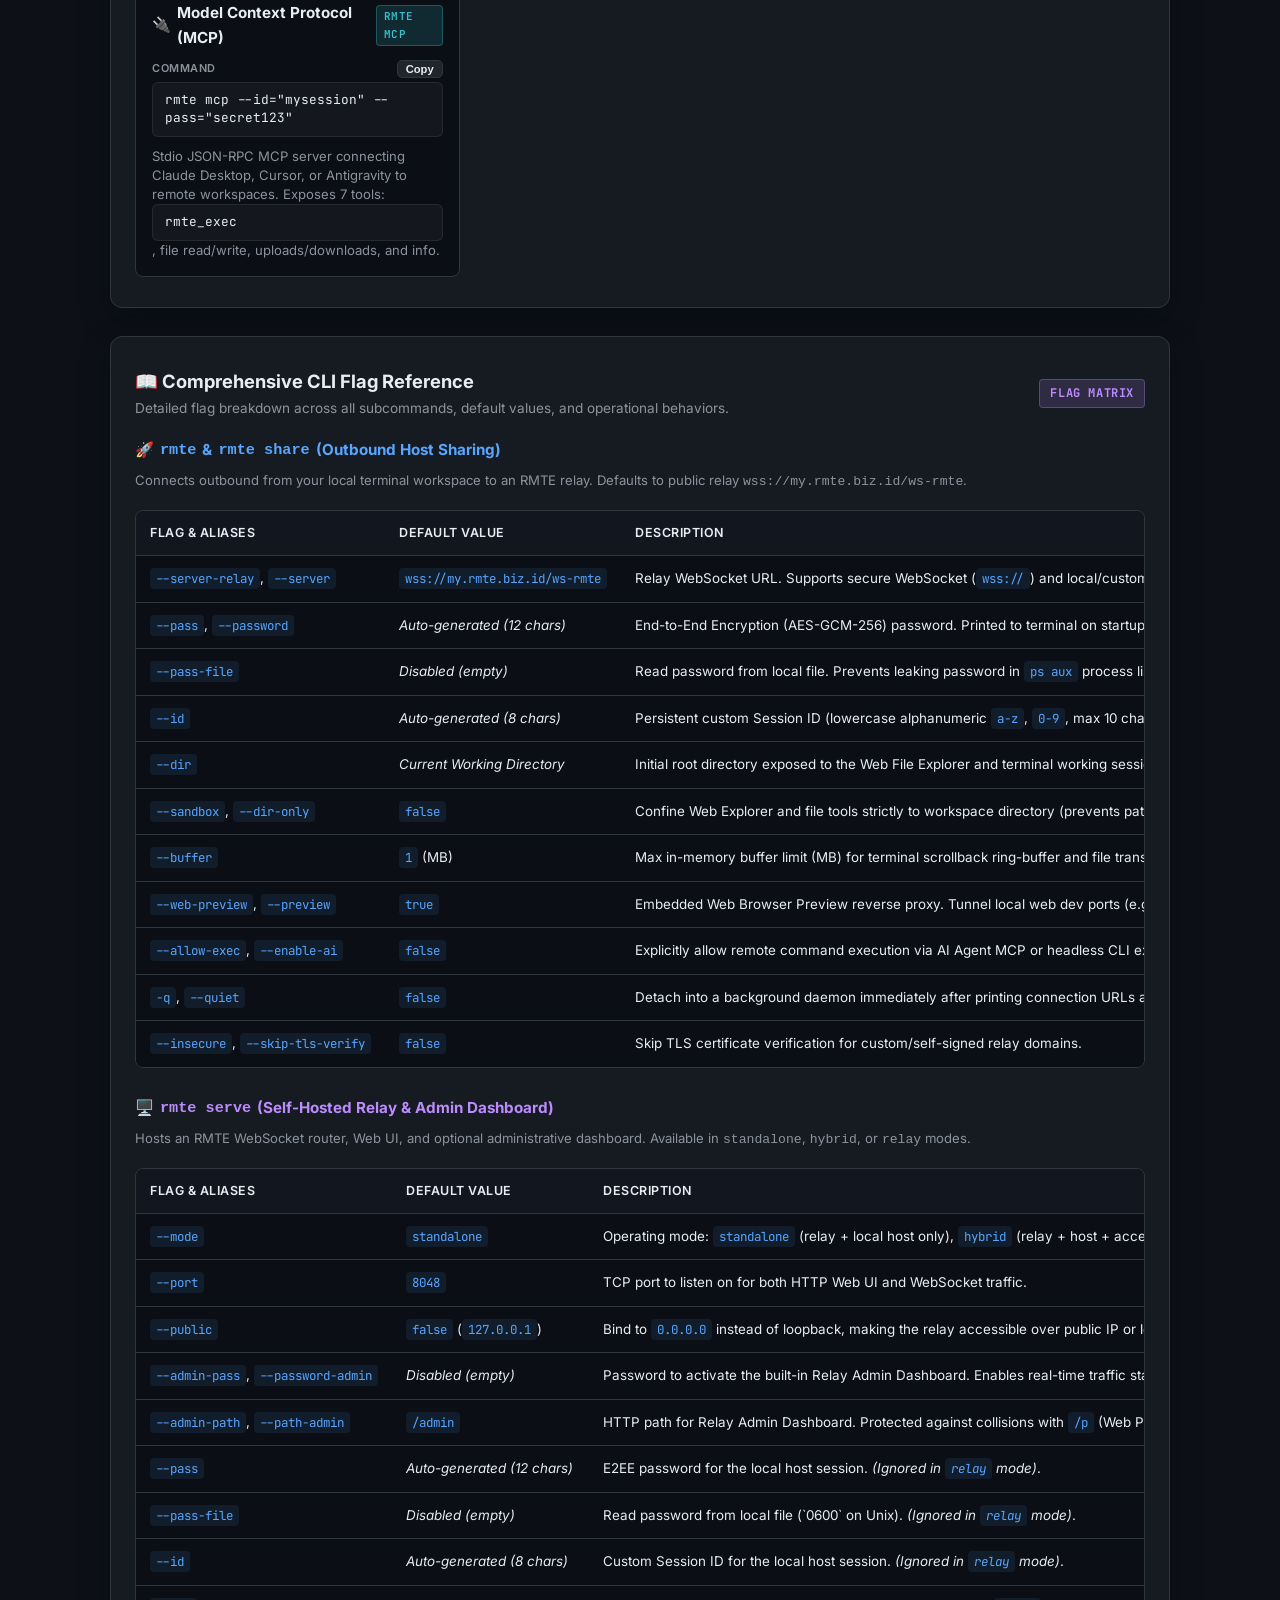
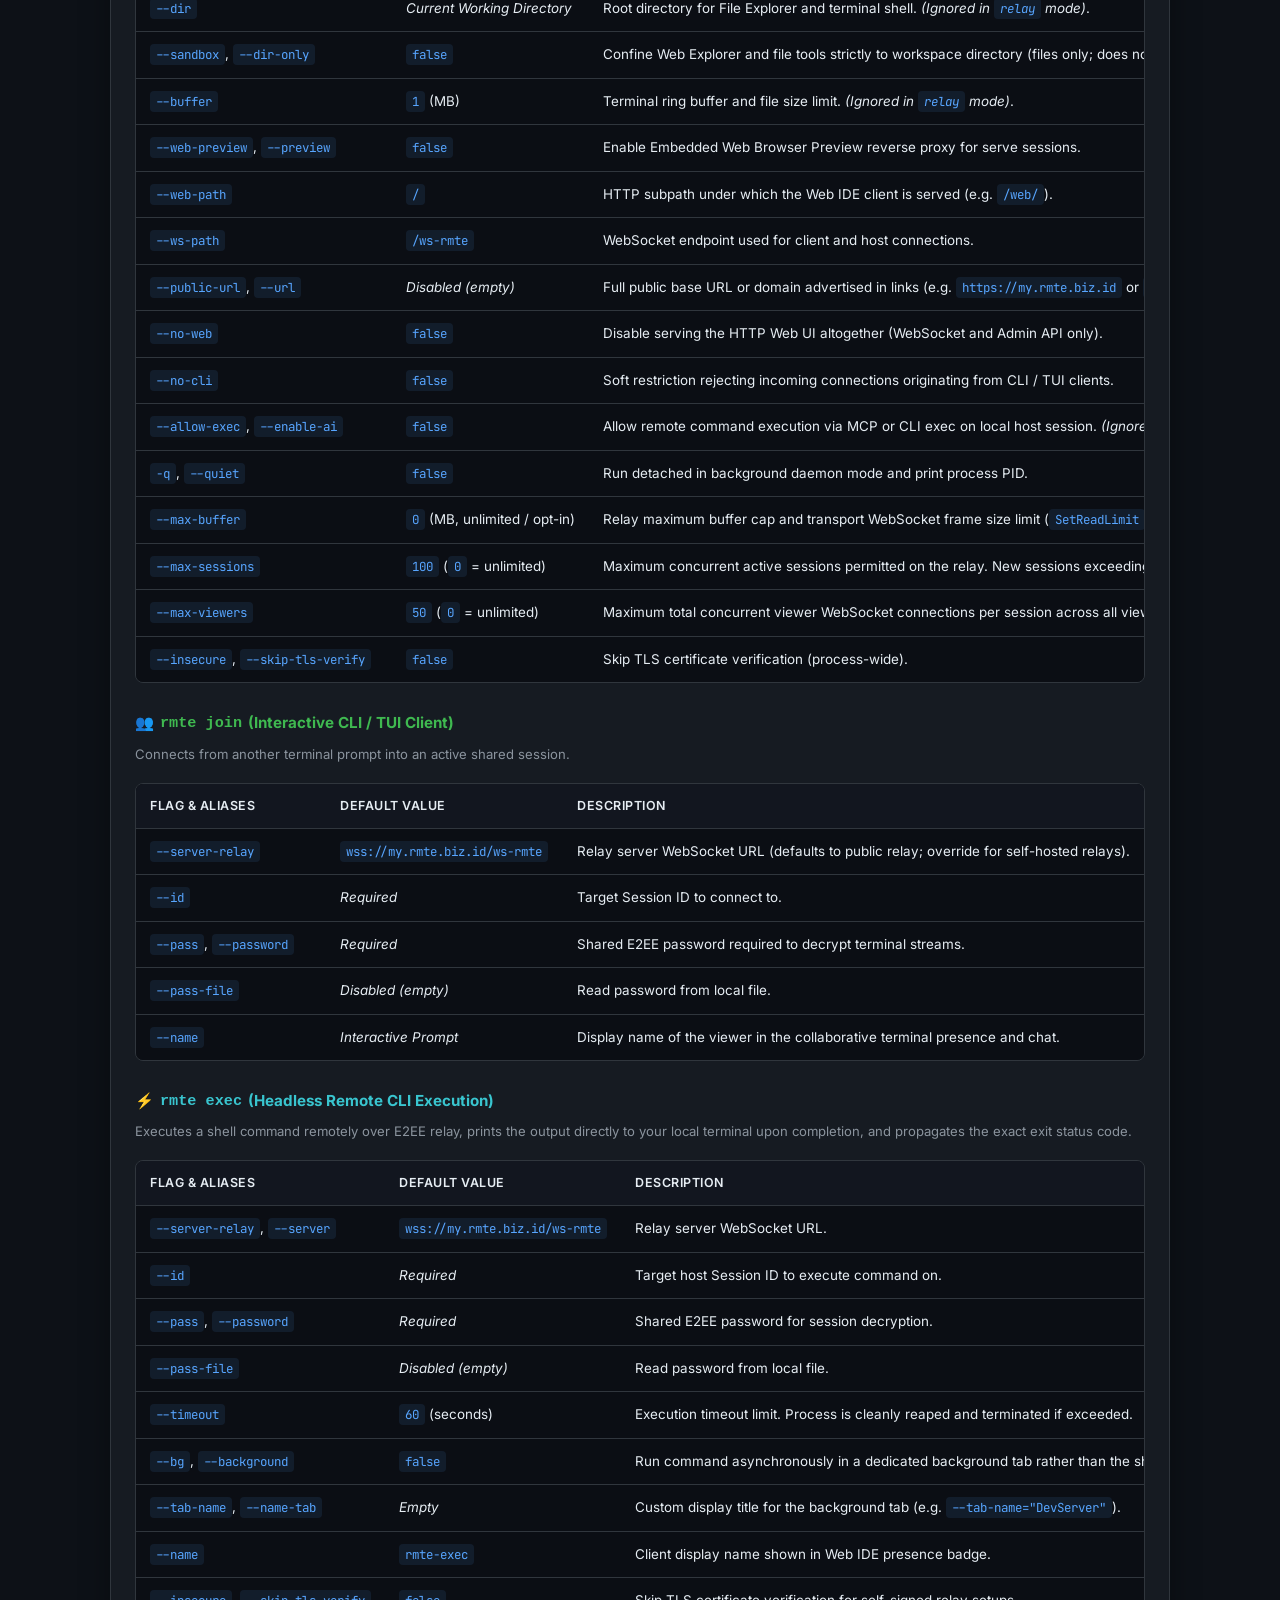
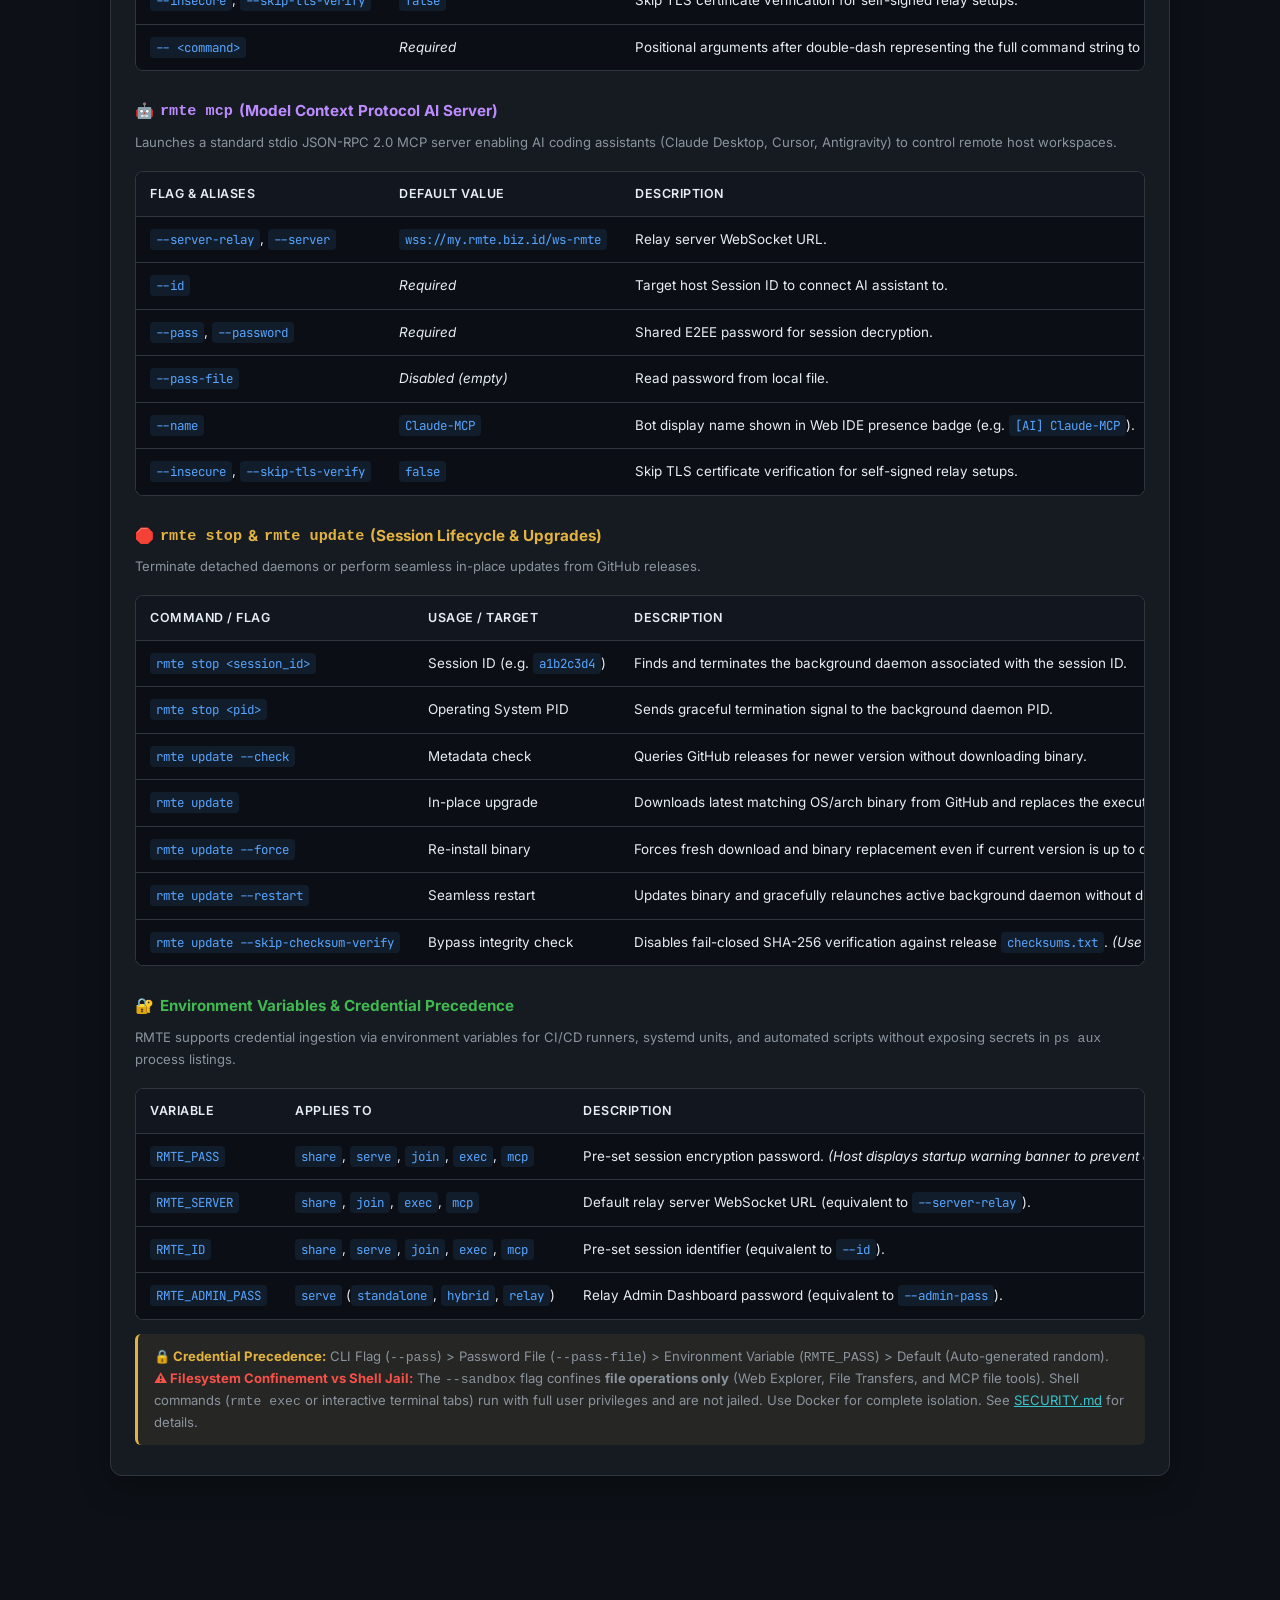
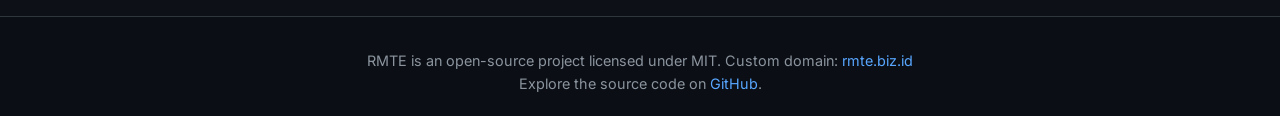
==== commit e1d2cd0b: "chore: bump version references to v0.7.16" ====
--- a/docs/index.html
+++ b/docs/index.html
@@ -1296,7 +1296,7 @@
     <a href="#" class="brand">
       <img src="rmte.svg" alt="RMTE Logo" width="28" height="28">
       <span>RMTE</span>
-      <span class="brand-badge">v0.7.15</span>
+      <span class="brand-badge">v0.7.16</span>
     </a>
     <div class="nav-links">
       <a href="mcp.html" class="nav-link" style="color: var(--accent-purple); font-weight: 600;">
@@ -1314,7 +1314,7 @@
   <main>
     <section class="hero">
       <div class="hero-tag">
-        ✨ v0.7.15 Released • Relay Resource Limits, Windows Host Exec &amp; Security Hardening
+        ✨ v0.7.16 Released • Zero-Relay Chat, CLI Flag Fix &amp; Configurable Chat Retention
       </div>
       <h1>Remote Terminal Relay & Cloud IDE</h1>
       <p>
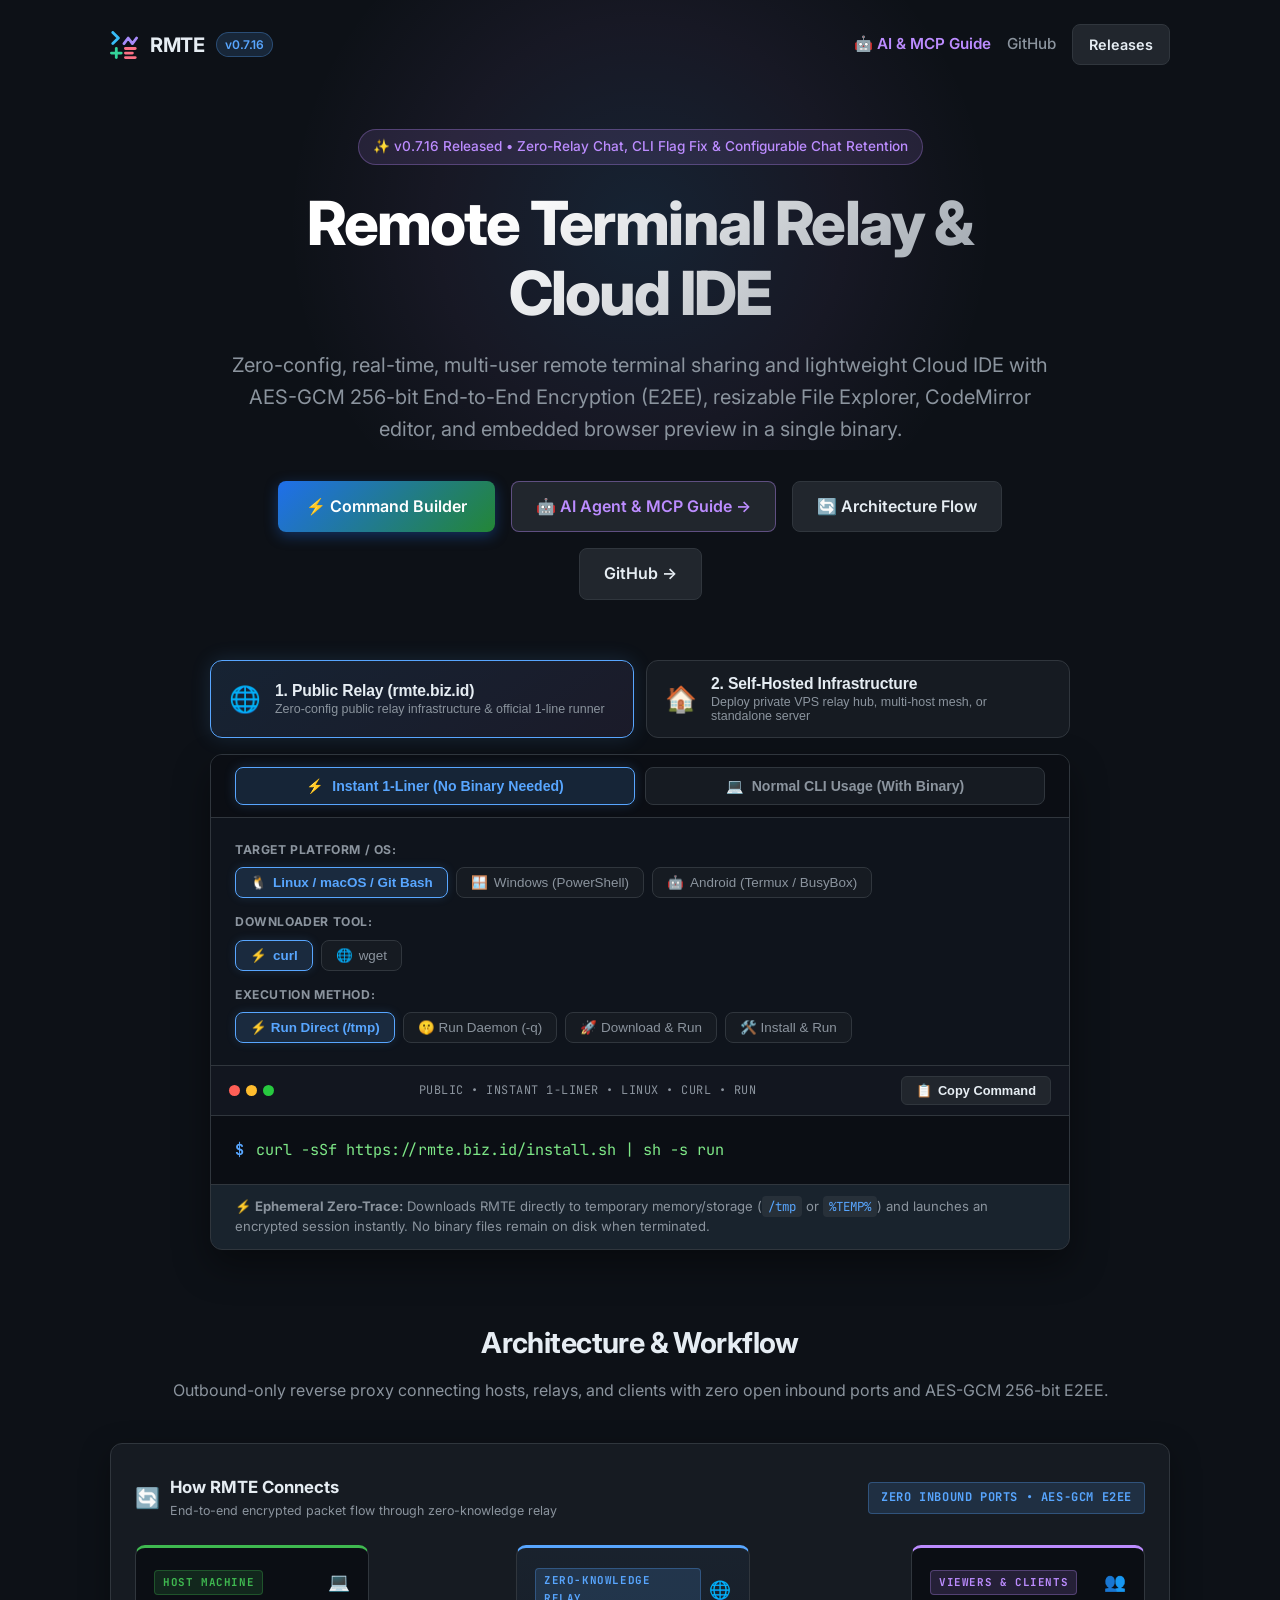
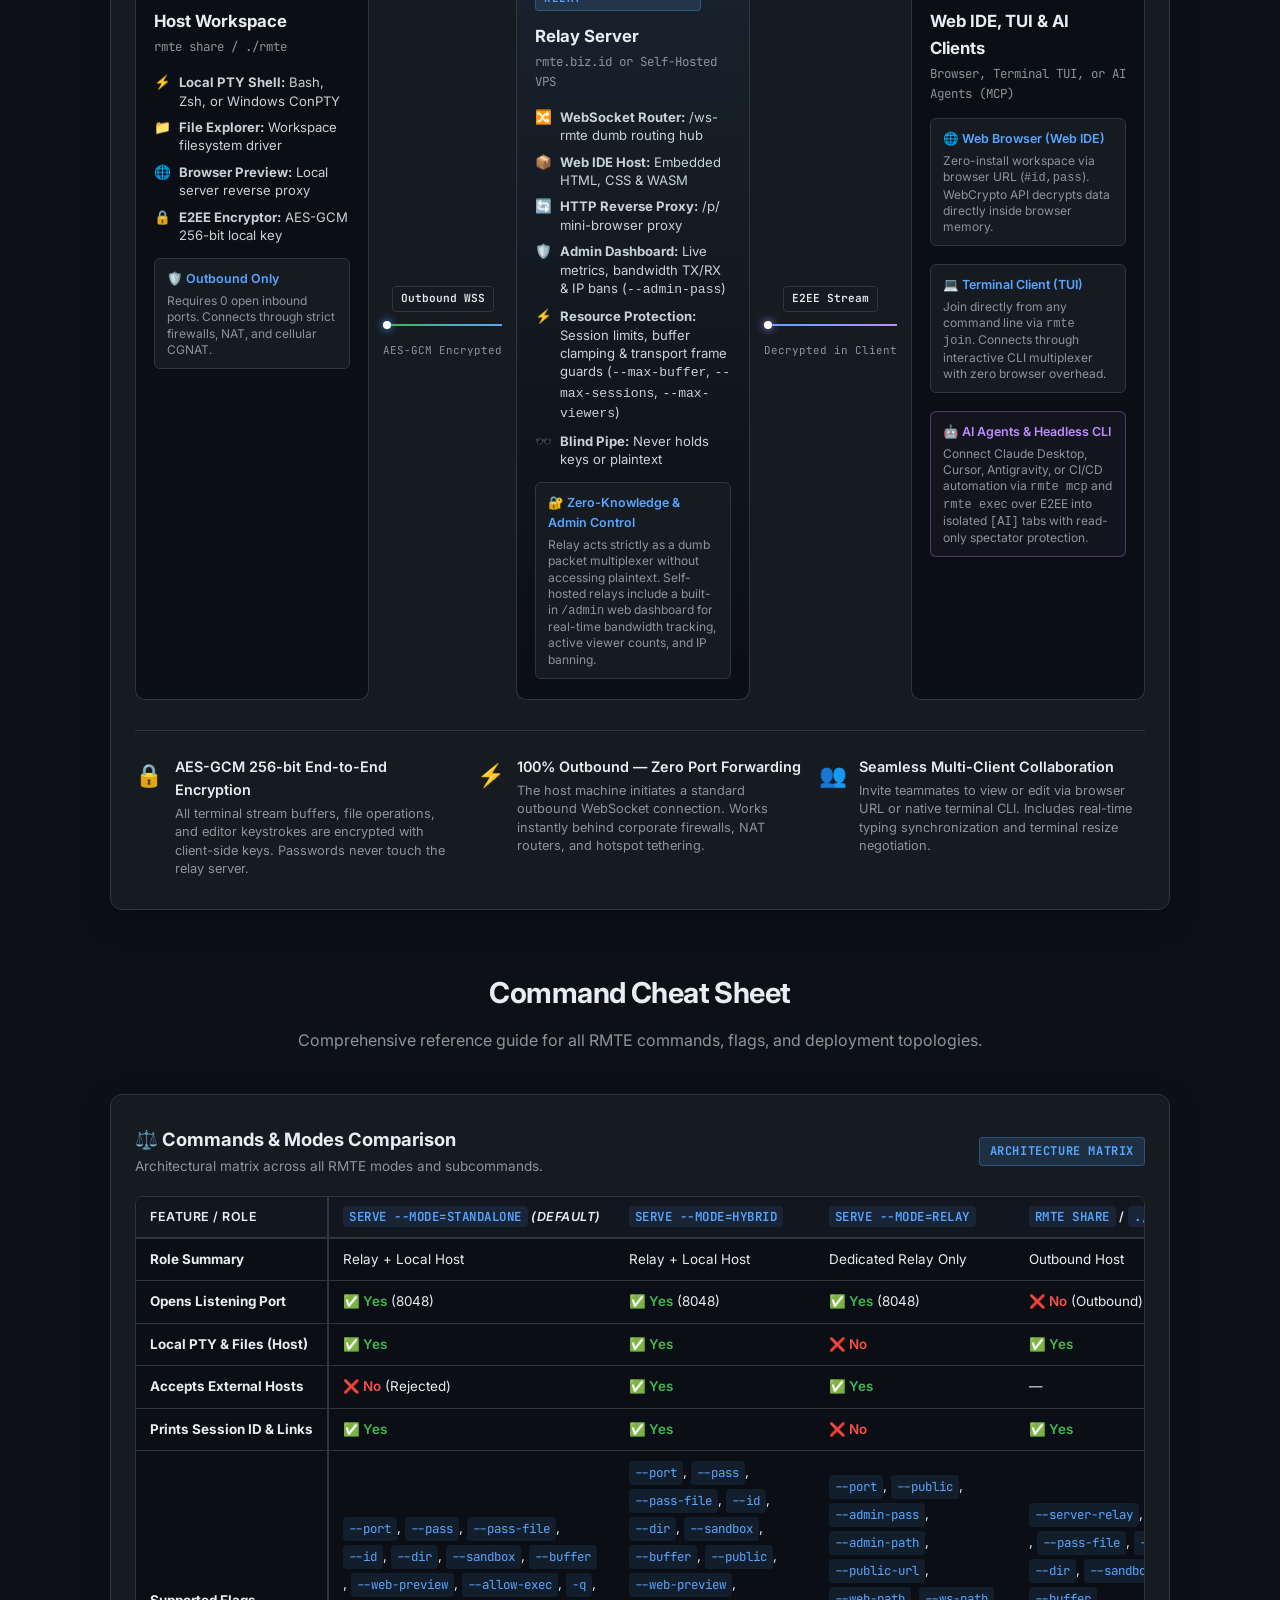
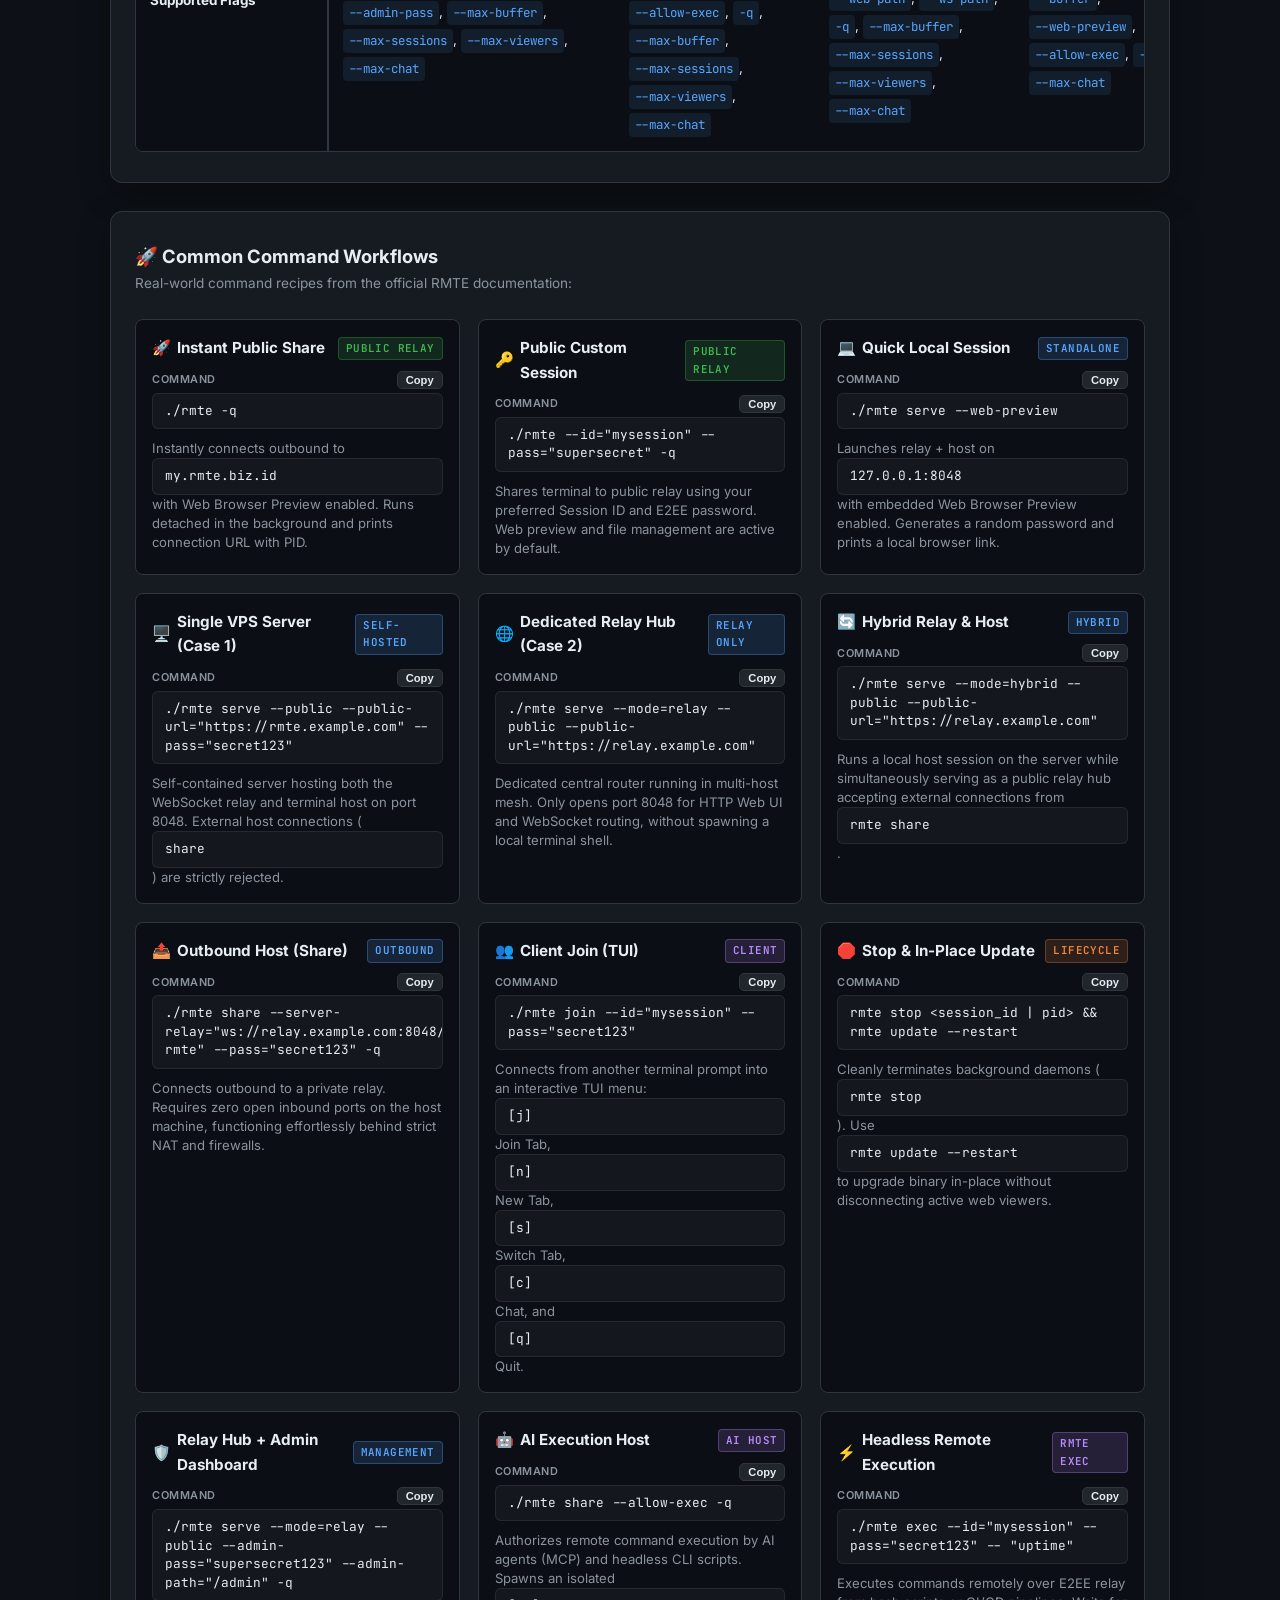
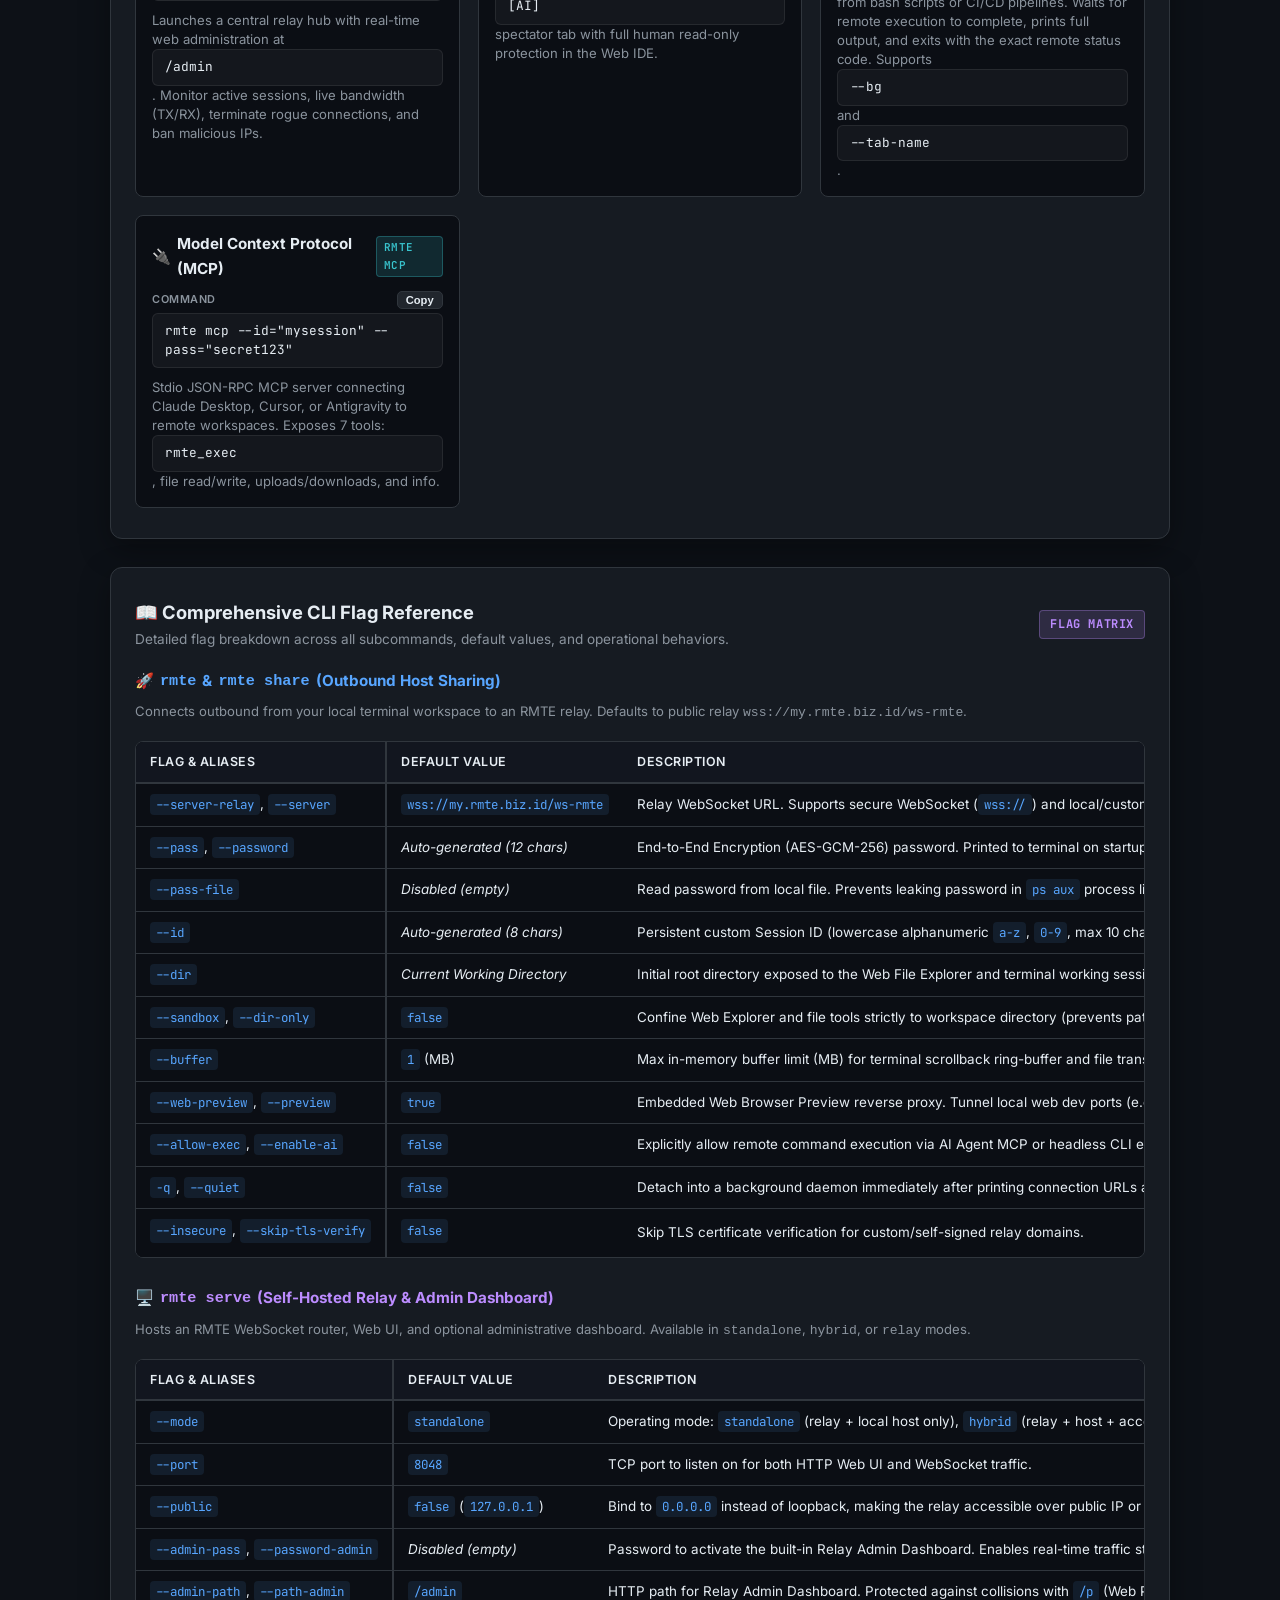
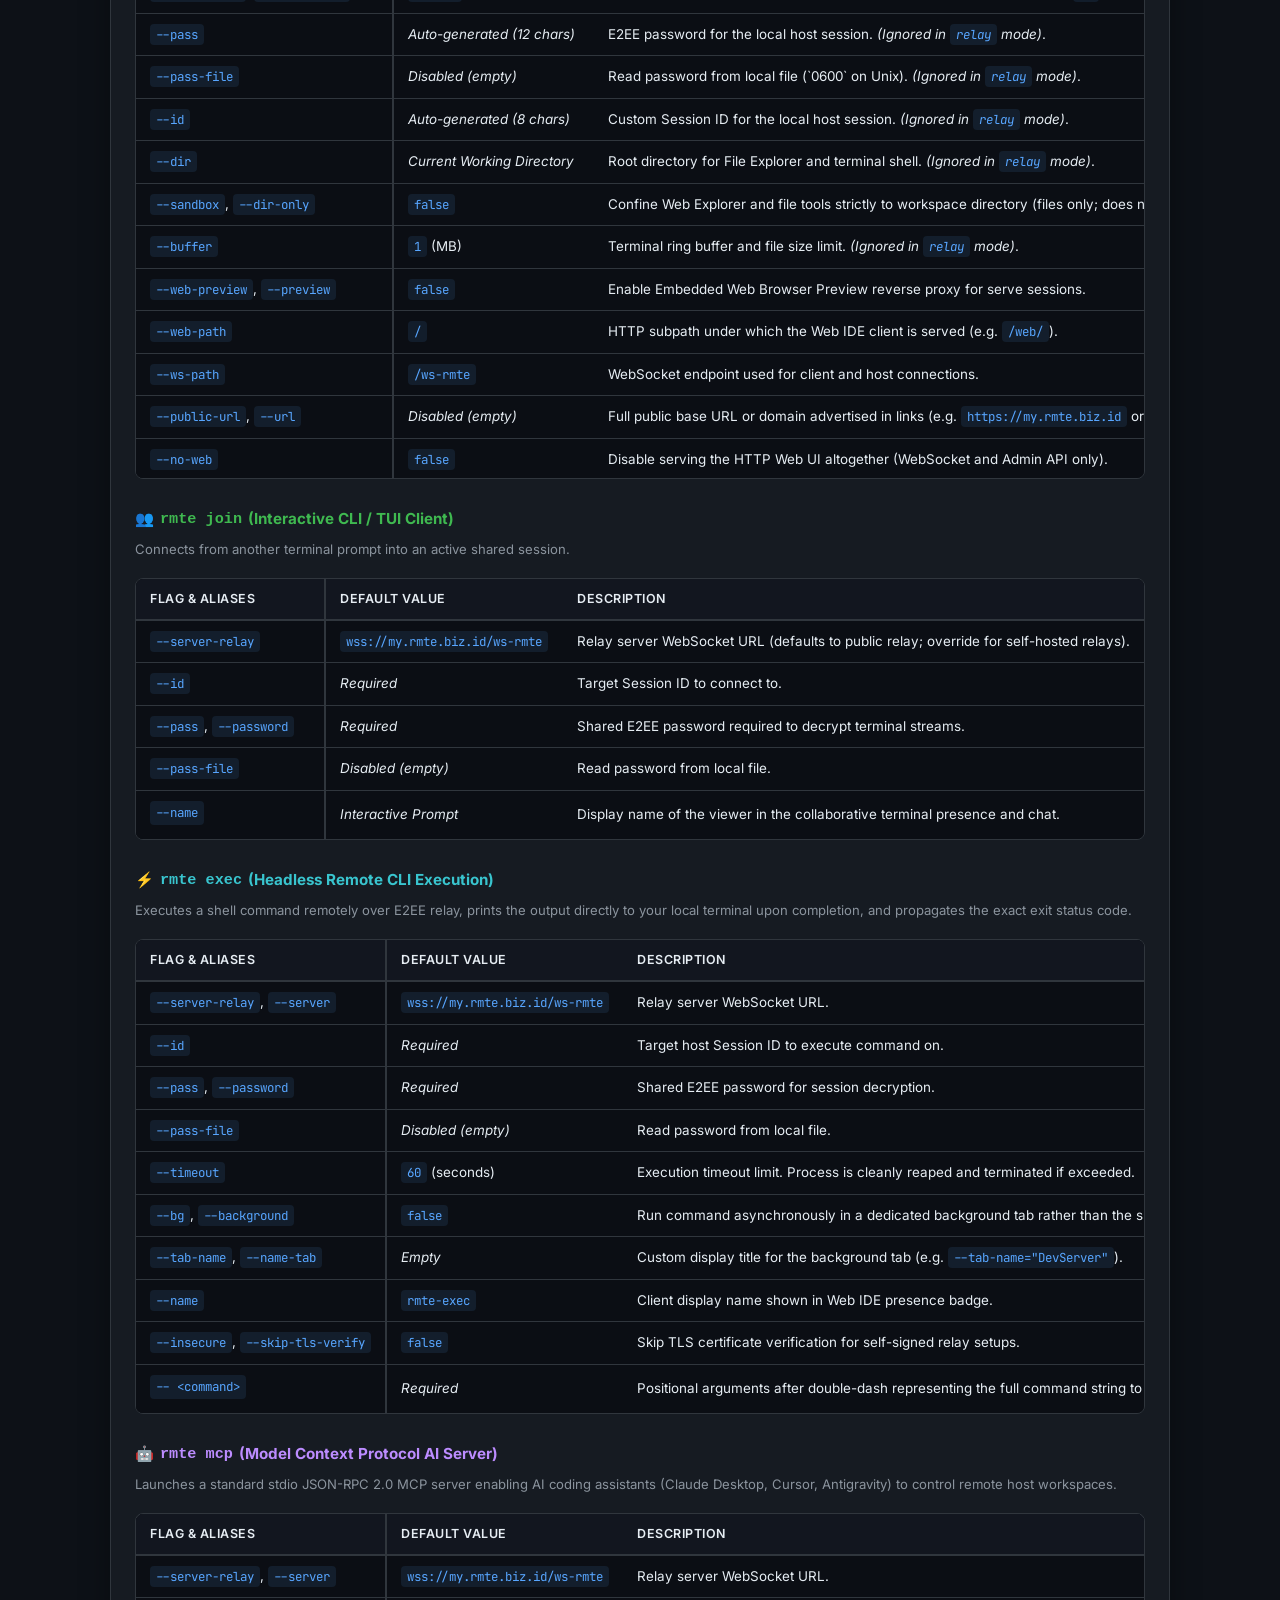
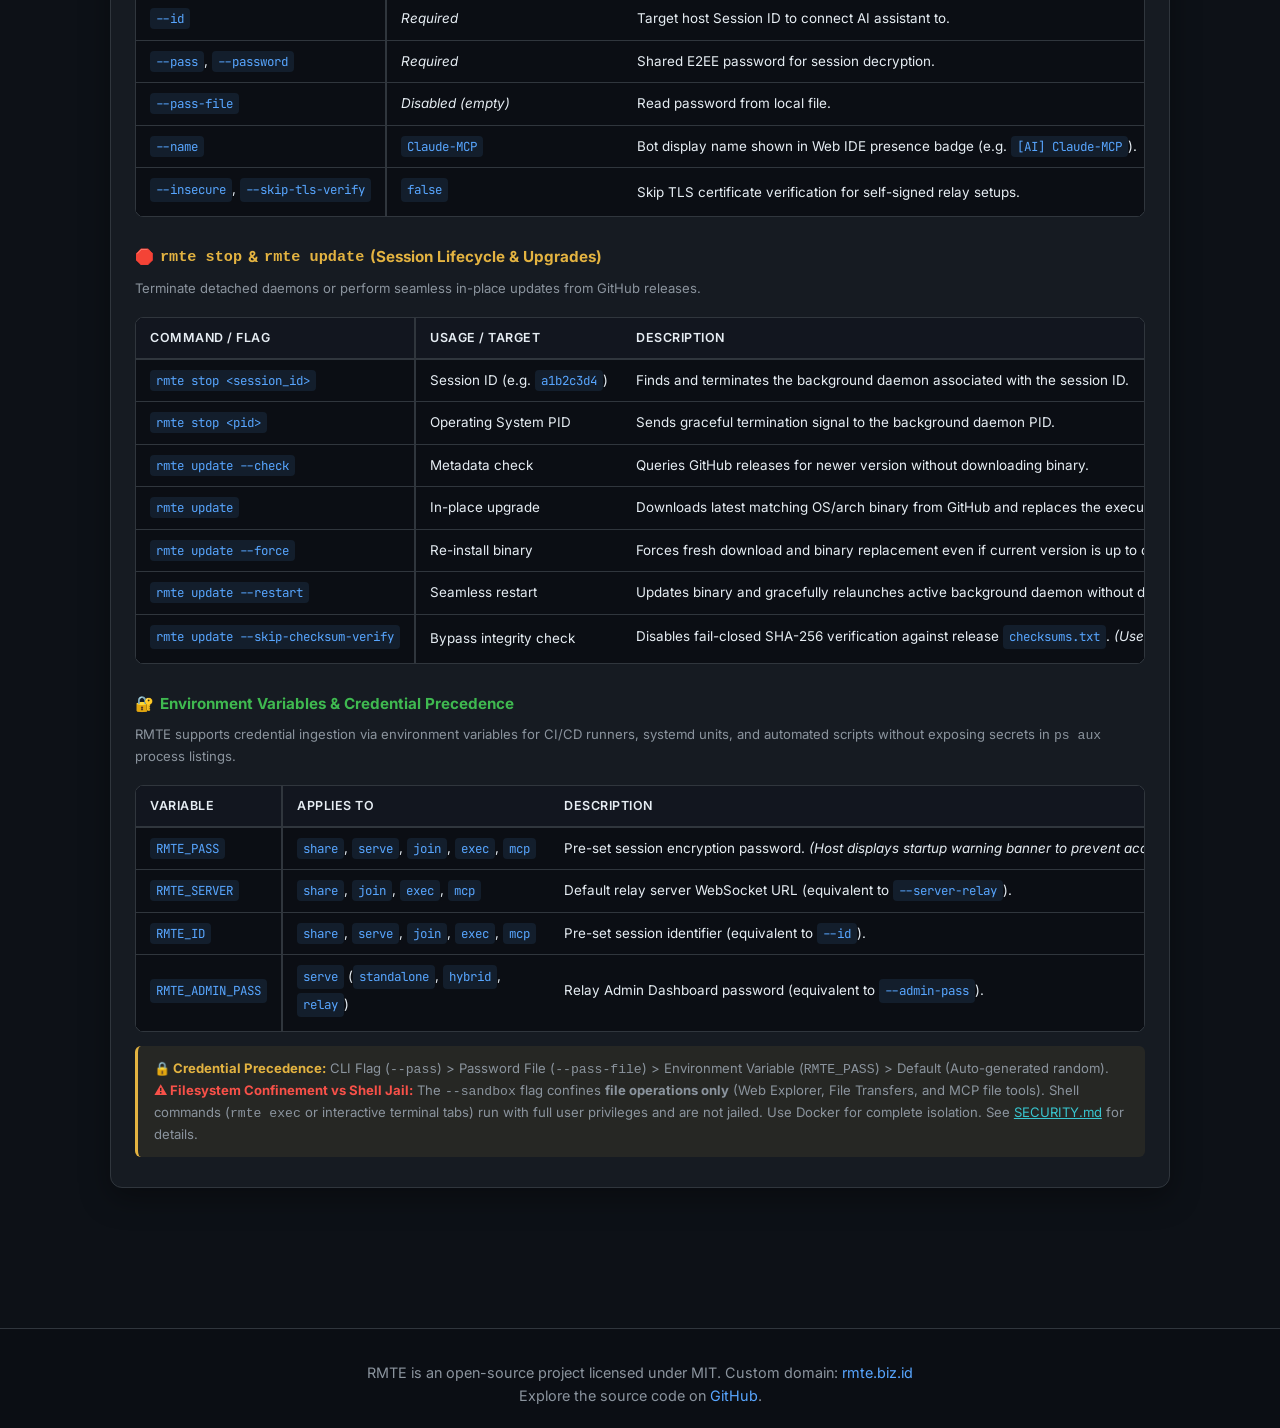
==== commit d46dd2b8: "style: implement sticky table headers, sticky first column, and code wrapping in cheat-table" ====
--- a/docs/index.html
+++ b/docs/index.html
@@ -839,15 +839,19 @@
 
     /* Comparison Table Styling */
     .table-container {
-      overflow-x: auto;
+      overflow: auto;
+      max-width: 100%;
+      max-height: 80vh;
       margin-top: 18px;
       border-radius: 8px;
       border: 1px solid var(--border);
+      position: relative;
     }
 
     .cheat-table {
       width: 100%;
-      border-collapse: collapse;
+      border-collapse: separate;
+      border-spacing: 0;
       font-size: 0.84rem;
       text-align: left;
       background: var(--code-bg);
@@ -855,18 +859,40 @@
 
     .cheat-table th,
     .cheat-table td {
-      padding: 12px 14px;
+      padding: 10px 14px;
       border-bottom: 1px solid var(--border);
       white-space: nowrap;
     }
 
-    .cheat-table th {
-      background: #12161f;
+    /* Sticky Top (Header) */
+    .cheat-table thead th {
+      position: sticky;
+      top: 0;
+      background-color: #12161f;
       color: var(--text);
       font-weight: 600;
       font-size: 0.78rem;
       text-transform: uppercase;
       letter-spacing: 0.5px;
+      z-index: 2;
+      border-bottom: 2px solid var(--border);
+    }
+
+    /* Sticky Left (Kolom Pertama) */
+    .cheat-table th:first-child,
+    .cheat-table td:first-child {
+      position: sticky;
+      left: 0;
+      background-color: #0b0e14;
+      z-index: 1;
+      border-right: 2px solid var(--border);
+      white-space: nowrap;
+    }
+
+    /* Sticky Corner (Pojok Kiri Atas) */
+    .cheat-table thead th:first-child {
+      background-color: #12161f;
+      z-index: 3;
     }
 
     .cheat-table tr:last-child td {
@@ -875,6 +901,28 @@
 
     .cheat-table tr:hover td {
       background: rgba(255, 255, 255, 0.02);
+    }
+
+    .cheat-table tr:hover td:first-child {
+      background: #181e28;
+    }
+
+    /* Batasi lebar kolom di baris terakhir agar membungkus (wrap) teks/code */
+    .cheat-table tbody tr:last-child td:not(:first-child) {
+      min-width: 200px;
+      max-width: 250px;
+      width: 250px;
+      white-space: normal;
+      line-height: 1.6;
+      word-break: break-word;
+      overflow-wrap: break-word;
+    }
+
+    /* Rapikan tampilan elemen code di dalam baris terakhir */
+    .cheat-table tbody tr:last-child td code {
+      display: inline-block;
+      margin-bottom: 4px;
+      white-space: nowrap;
     }
 
     .cheat-table code {
@@ -1706,10 +1754,10 @@
               </tr>
               <tr>
                 <td><strong>Supported Flags</strong></td>
-                <td><code>--port</code>, <code>--pass</code>, <code>--pass-file</code>, <code>--id</code>, <code>--dir</code>, <code>--sandbox</code>, <code>--buffer</code>, <code>--web-preview</code>, <code>--allow-exec</code>, <code>-q</code>, <code>--admin-pass</code>, <code>--max-buffer</code>, <code>--max-sessions</code>, <code>--max-viewers</code></td>
-                <td><code>--port</code>, <code>--pass</code>, <code>--pass-file</code>, <code>--id</code>, <code>--dir</code>, <code>--sandbox</code>, <code>--buffer</code>, <code>--public</code>, <code>--web-preview</code>, <code>--allow-exec</code>, <code>-q</code>, <code>--max-buffer</code>, <code>--max-sessions</code>, <code>--max-viewers</code></td>
-                <td><code>--port</code>, <code>--public</code>, <code>--admin-pass</code>, <code>--admin-path</code>, <code>--public-url</code>, <code>--web-path</code>, <code>--ws-path</code>, <code>-q</code>, <code>--max-buffer</code>, <code>--max-sessions</code>, <code>--max-viewers</code></td>
-                <td><code>--server-relay</code>, <code>--pass</code>, <code>--pass-file</code>, <code>--id</code>, <code>--dir</code>, <code>--sandbox</code>, <code>--buffer</code>, <code>--web-preview</code>, <code>--allow-exec</code>, <code>-q</code></td>
+                <td><code>--port</code>, <code>--pass</code>, <code>--pass-file</code>, <code>--id</code>, <code>--dir</code>, <code>--sandbox</code>, <code>--buffer</code>, <code>--web-preview</code>, <code>--allow-exec</code>, <code>-q</code>, <code>--admin-pass</code>, <code>--max-buffer</code>, <code>--max-sessions</code>, <code>--max-viewers</code>, <code>--max-chat</code></td>
+                <td><code>--port</code>, <code>--pass</code>, <code>--pass-file</code>, <code>--id</code>, <code>--dir</code>, <code>--sandbox</code>, <code>--buffer</code>, <code>--public</code>, <code>--web-preview</code>, <code>--allow-exec</code>, <code>-q</code>, <code>--max-buffer</code>, <code>--max-sessions</code>, <code>--max-viewers</code>, <code>--max-chat</code></td>
+                <td><code>--port</code>, <code>--public</code>, <code>--admin-pass</code>, <code>--admin-path</code>, <code>--public-url</code>, <code>--web-path</code>, <code>--ws-path</code>, <code>-q</code>, <code>--max-buffer</code>, <code>--max-sessions</code>, <code>--max-viewers</code>, <code>--max-chat</code></td>
+                <td><code>--server-relay</code>, <code>--pass</code>, <code>--pass-file</code>, <code>--id</code>, <code>--dir</code>, <code>--sandbox</code>, <code>--buffer</code>, <code>--web-preview</code>, <code>--allow-exec</code>, <code>-q</code>, <code>--max-chat</code></td>
                 <td><code>--server-relay</code>, <code>--id</code>, <code>--pass</code>, <code>--pass-file</code>, <code>--name</code></td>
                 <td><code>--server-relay</code>, <code>--id</code>, <code>--pass</code>, <code>--pass-file</code>, <code>--timeout</code>, <code>--bg</code>, <code>--tab-name</code>, <code>--name</code></td>
                 <td><code>--server-relay</code>, <code>--id</code>, <code>--pass</code>, <code>--pass-file</code>, <code>--name</code></td>
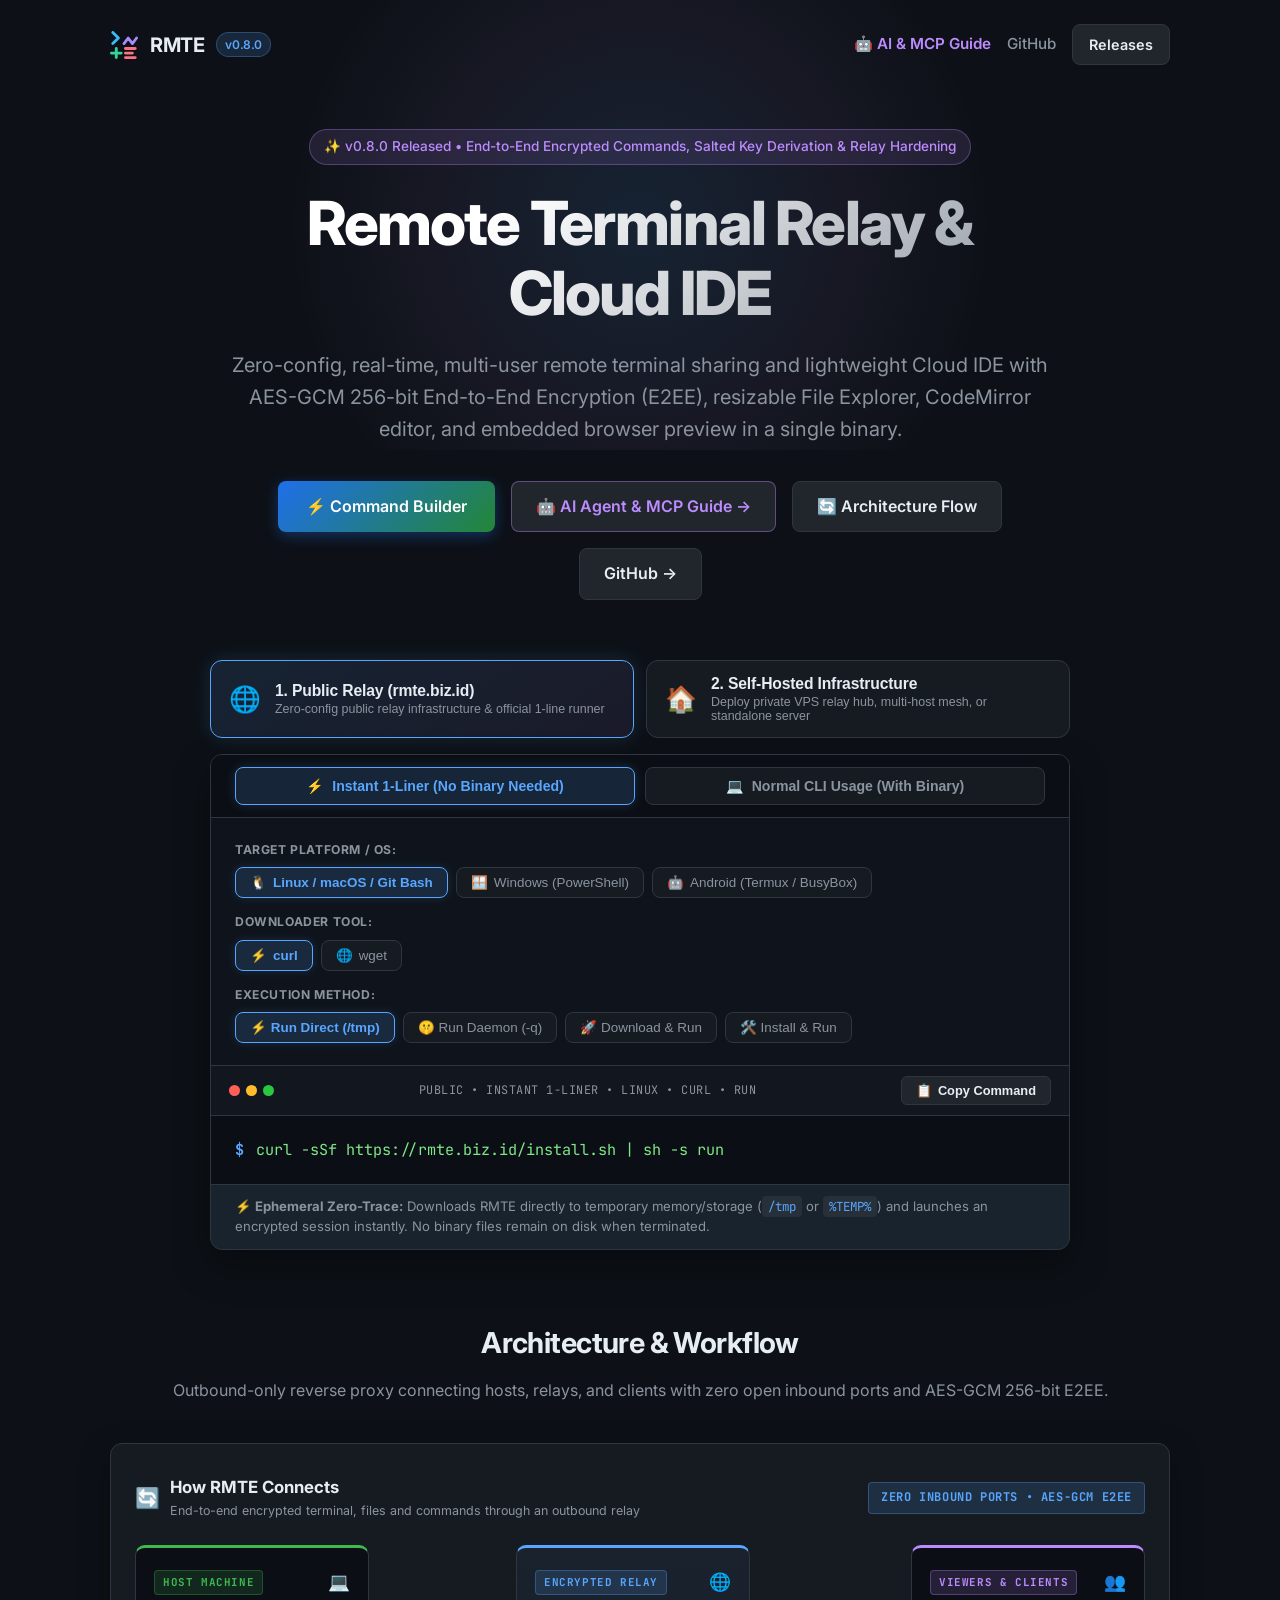
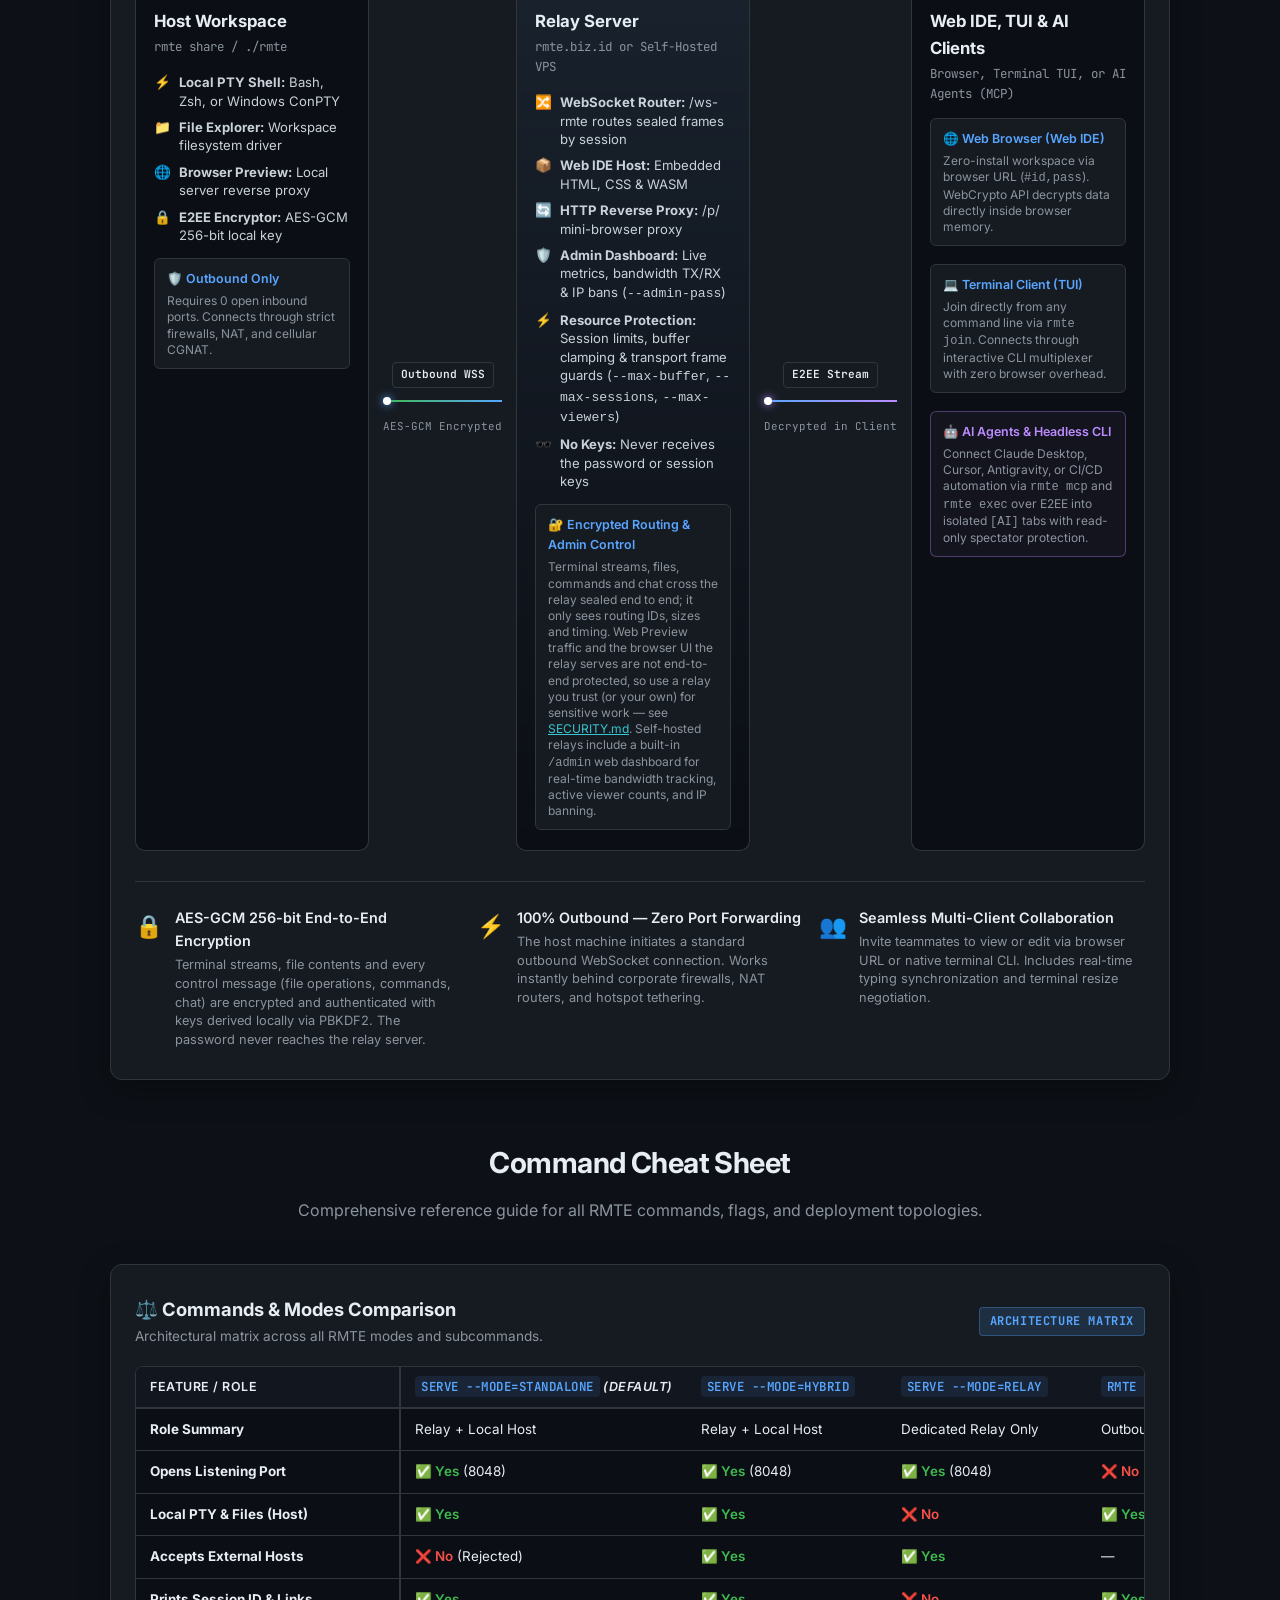
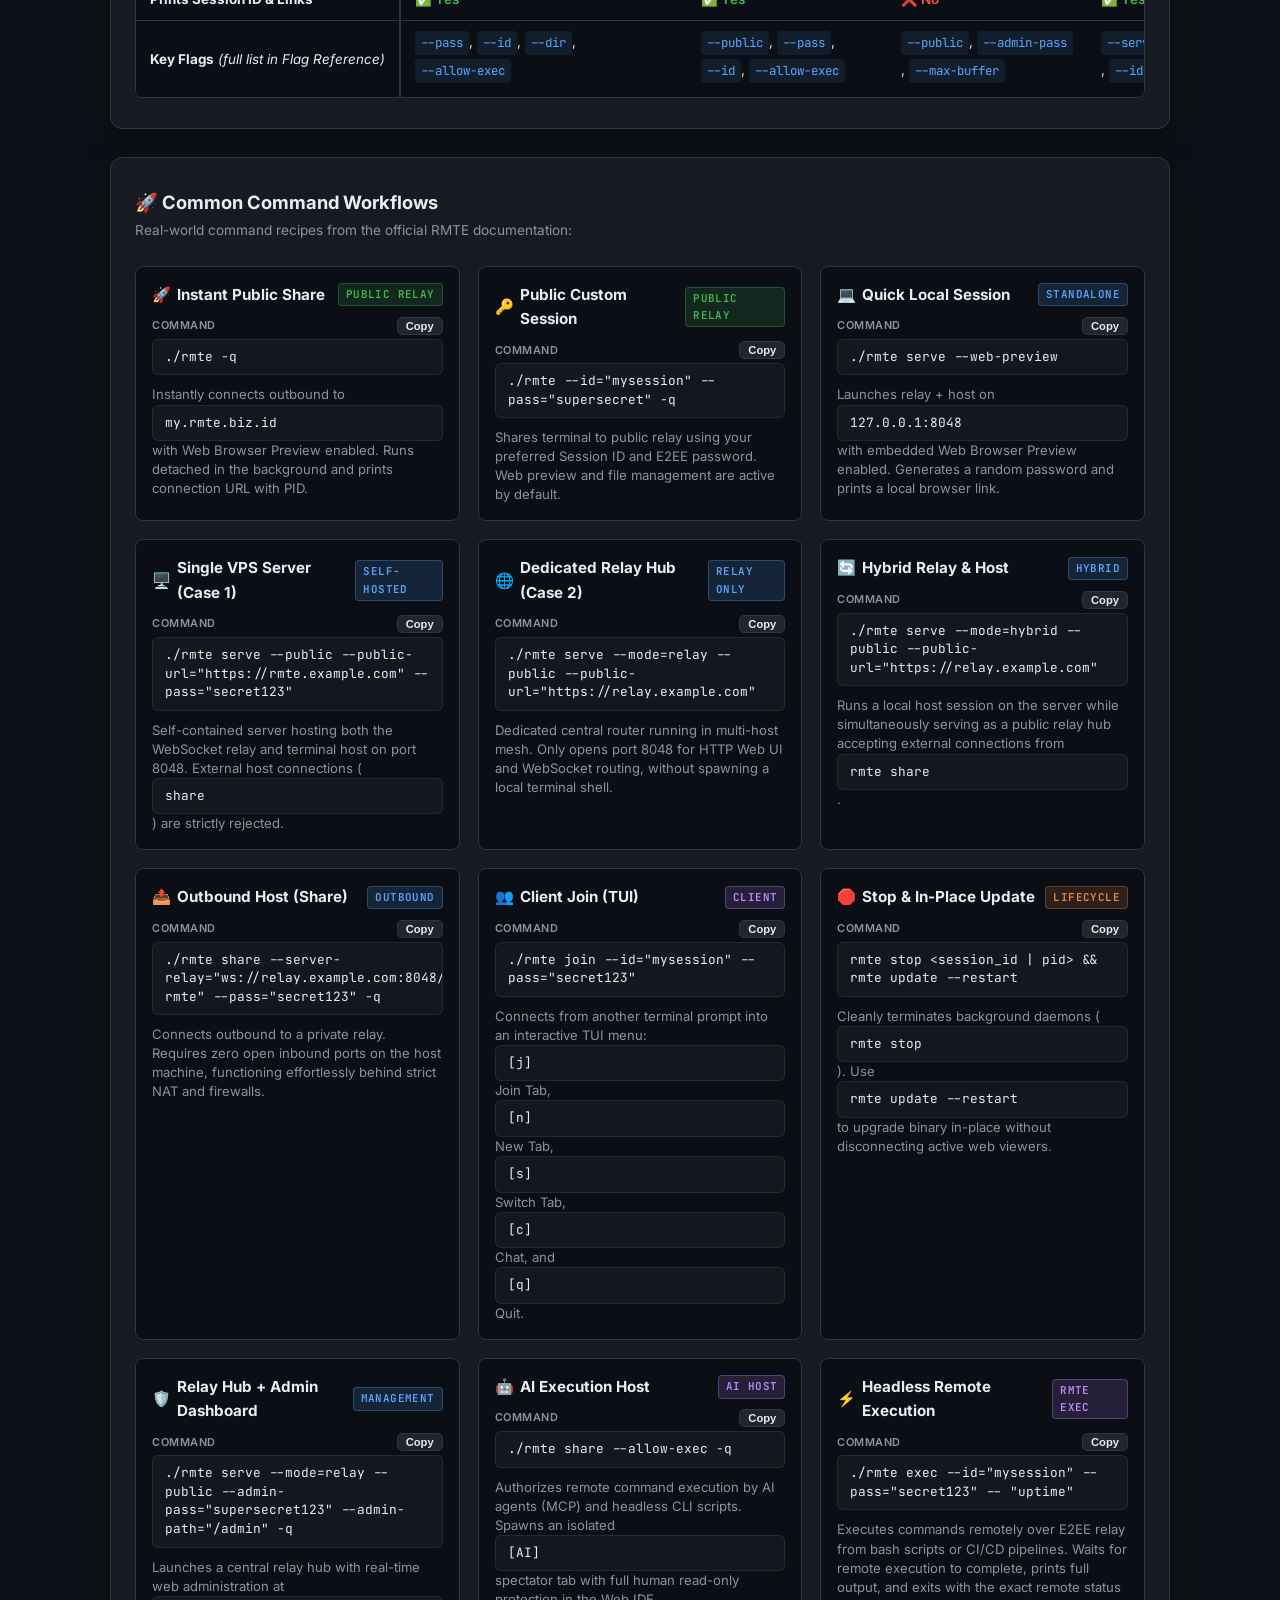
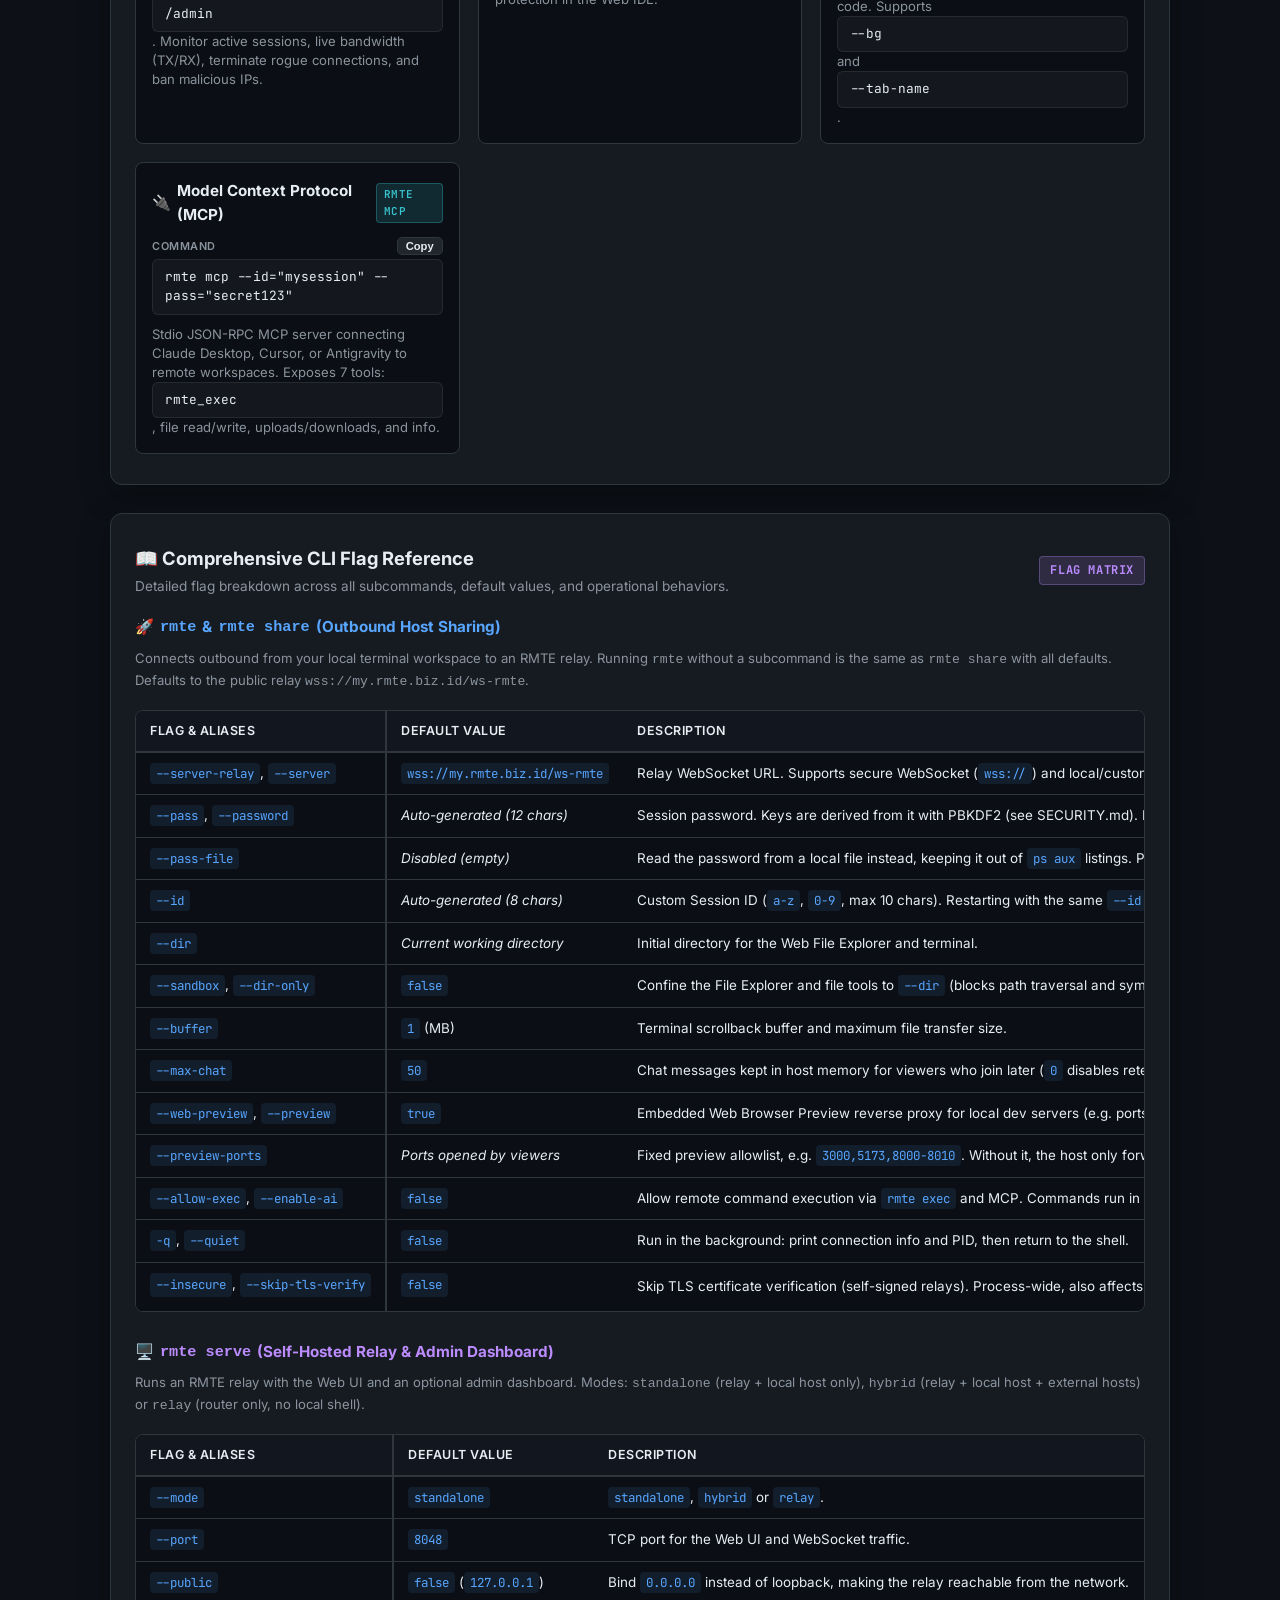
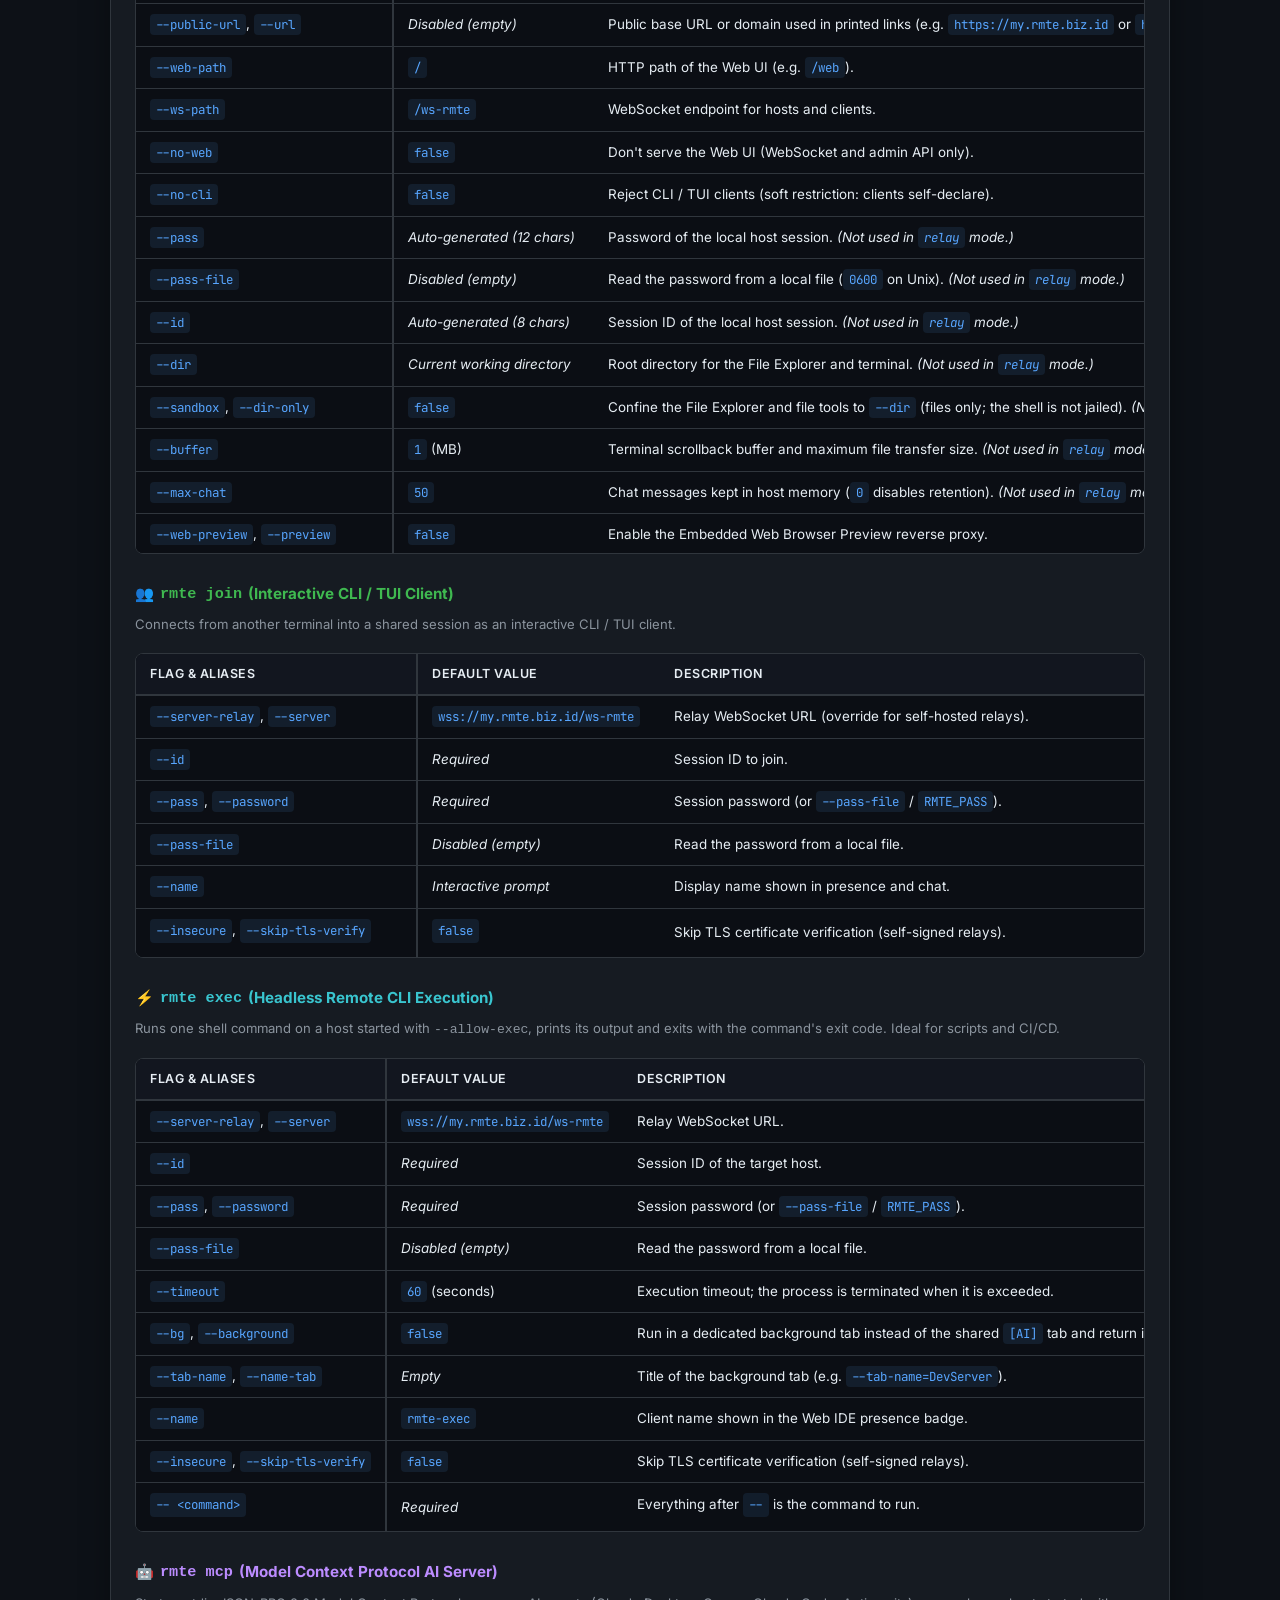
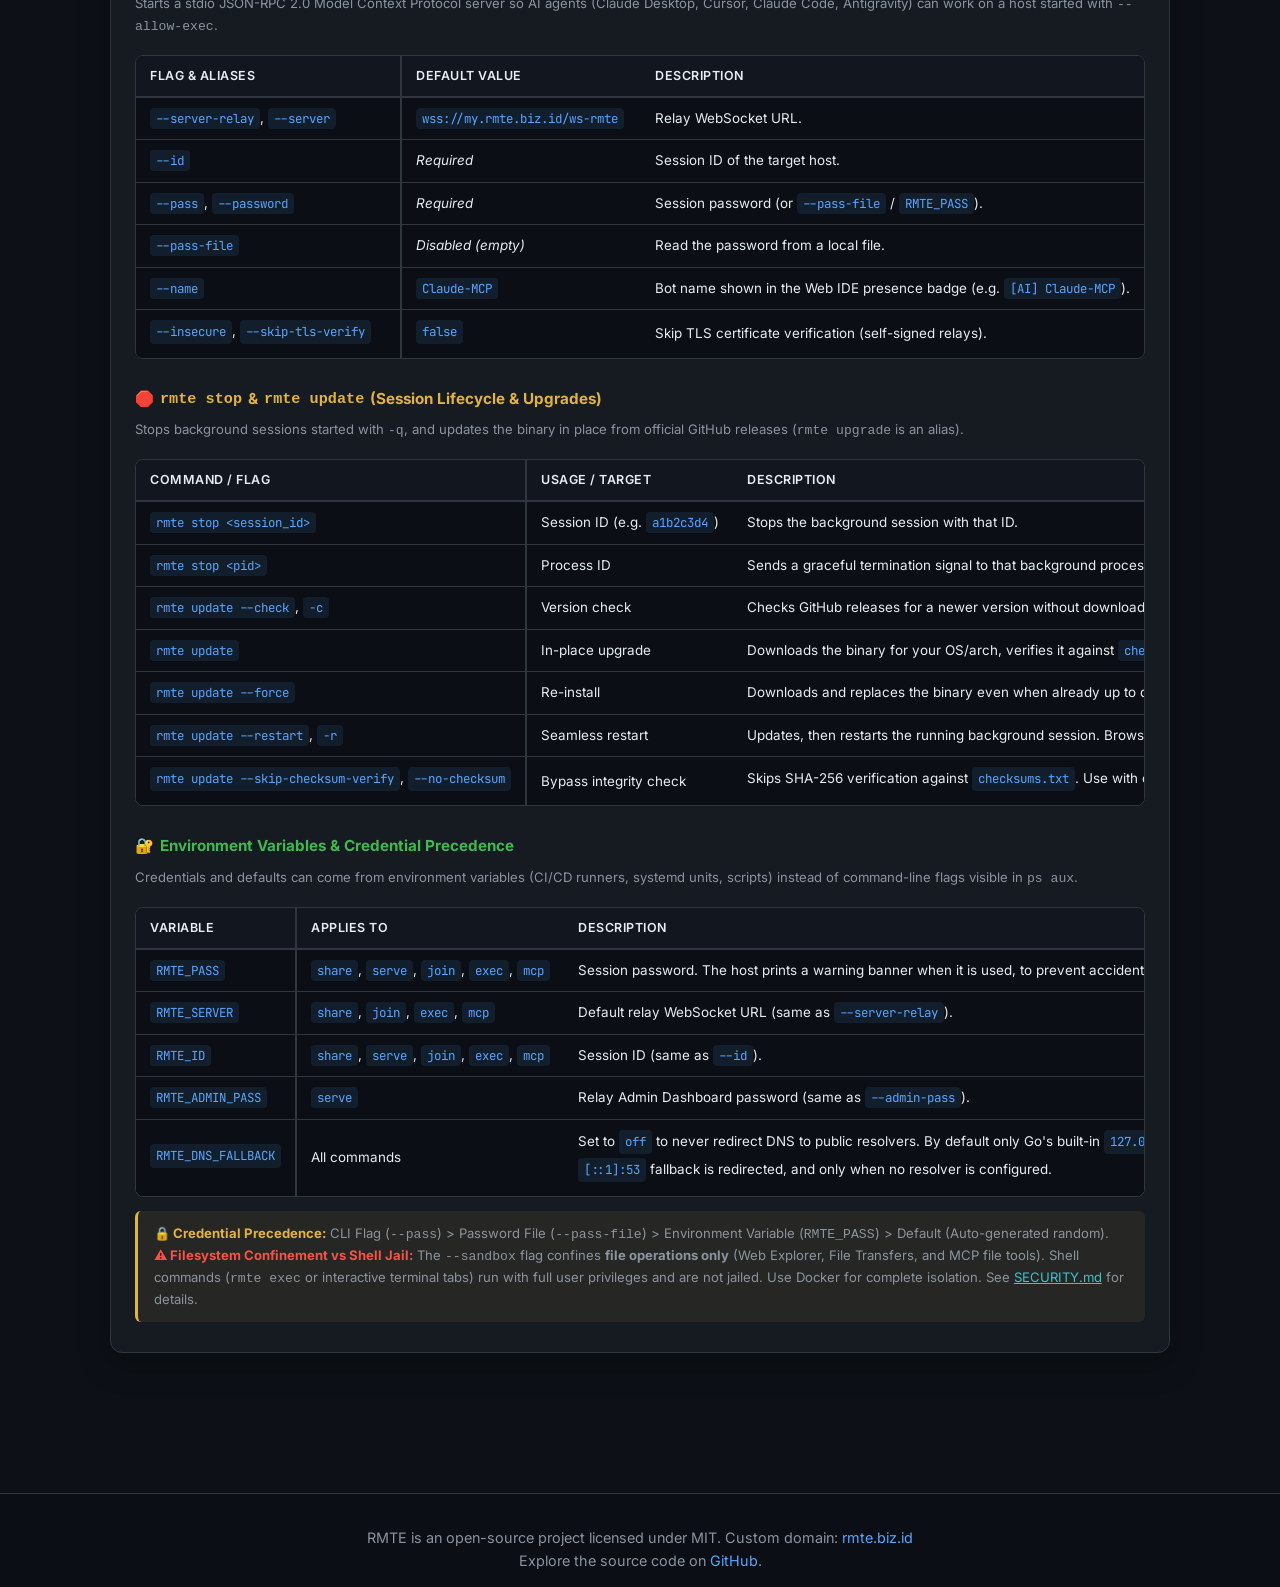
==== commit cb4cb96a: "release: v0.8.0 docs, changelog and synced flag reference - Add CHANGELOG.md with breaking changes, " ====
--- a/docs/index.html
+++ b/docs/index.html
@@ -1344,7 +1344,7 @@
     <a href="#" class="brand">
       <img src="rmte.svg" alt="RMTE Logo" width="28" height="28">
       <span>RMTE</span>
-      <span class="brand-badge">v0.7.16</span>
+      <span class="brand-badge">v0.8.0</span>
     </a>
     <div class="nav-links">
       <a href="mcp.html" class="nav-link" style="color: var(--accent-purple); font-weight: 600;">
@@ -1362,7 +1362,7 @@
   <main>
     <section class="hero">
       <div class="hero-tag">
-        ✨ v0.7.16 Released • Zero-Relay Chat, CLI Flag Fix &amp; Configurable Chat Retention
+        ✨ v0.8.0 Released • End-to-End Encrypted Commands, Salted Key Derivation &amp; Relay Hardening
       </div>
       <h1>Remote Terminal Relay & Cloud IDE</h1>
       <p>
@@ -1533,8 +1533,8 @@
             <span style="font-size: 1.25rem;">🔄</span>
             <div>
               <h3 style="font-size: 1.05rem; font-weight: 700; color: var(--text);">How RMTE Connects</h3>
-              <p style="font-size: 0.78rem; color: var(--text-muted);">End-to-end encrypted packet flow through
-                zero-knowledge relay</p>
+              <p style="font-size: 0.78rem; color: var(--text-muted);">End-to-end encrypted terminal, files and
+                commands through an outbound relay</p>
             </div>
           </div>
           <span class="node-badge badge-relay" style="font-size: 0.75rem; padding: 5px 12px;">Zero Inbound Ports •
@@ -1580,7 +1580,7 @@
           <!-- 2. Middle Node: Relay Server -->
           <div class="diagram-node node-relay">
             <div class="node-header">
-              <span class="node-badge badge-relay">Zero-Knowledge Relay</span>
+              <span class="node-badge badge-relay">Encrypted Relay</span>
               <span style="font-size: 1.1rem;">🌐</span>
             </div>
             <div class="node-title-group">
@@ -1588,20 +1588,20 @@
               <div class="node-subtitle">rmte.biz.id or Self-Hosted VPS</div>
             </div>
             <ul class="node-list">
-              <li><span class="bullet-icon">🔀</span><span><strong>WebSocket Router:</strong> /ws-rmte dumb routing
-                  hub</span></li>
+              <li><span class="bullet-icon">🔀</span><span><strong>WebSocket Router:</strong> /ws-rmte routes sealed
+                  frames by session</span></li>
               <li><span class="bullet-icon">📦</span><span><strong>Web IDE Host:</strong> Embedded HTML, CSS &
                   WASM</span></li>
               <li><span class="bullet-icon">🔄</span><span><strong>HTTP Reverse Proxy:</strong> /p/ mini-browser
                   proxy</span></li>
               <li><span class="bullet-icon">🛡️</span><span><strong>Admin Dashboard:</strong> Live metrics, bandwidth TX/RX & IP bans (<code>--admin-pass</code>)</span></li>
               <li><span class="bullet-icon">⚡</span><span><strong>Resource Protection:</strong> Session limits, buffer clamping & transport frame guards (<code>--max-buffer</code>, <code>--max-sessions</code>, <code>--max-viewers</code>)</span></li>
-              <li><span class="bullet-icon">🕶️</span><span><strong>Blind Pipe:</strong> Never holds keys or
-                  plaintext</span></li>
+              <li><span class="bullet-icon">🕶️</span><span><strong>No Keys:</strong> Never receives the password
+                  or session keys</span></li>
             </ul>
             <div class="node-subcard">
-              <div class="node-subcard-title">🔐 Zero-Knowledge & Admin Control</div>
-              <p>Relay acts strictly as a dumb packet multiplexer without accessing plaintext. Self-hosted relays include a built-in <code>/admin</code> web dashboard for real-time bandwidth tracking, active viewer counts, and IP banning.</p>
+              <div class="node-subcard-title">🔐 Encrypted Routing & Admin Control</div>
+              <p>Terminal streams, files, commands and chat cross the relay sealed end to end; it only sees routing IDs, sizes and timing. Web Preview traffic and the browser UI the relay serves are not end-to-end protected, so use a relay you trust (or your own) for sensitive work &mdash; see <a href="https://github.com/milio48/rmte/blob/main/SECURITY.md" style="color: var(--accent-cyan); text-decoration: underline;" target="_blank" rel="noopener">SECURITY.md</a>. Self-hosted relays include a built-in <code>/admin</code> web dashboard for real-time bandwidth tracking, active viewer counts, and IP banning.</p>
             </div>
           </div>
 
@@ -1647,8 +1647,9 @@
             <span class="pillar-icon">🔒</span>
             <div class="pillar-content">
               <h5>AES-GCM 256-bit End-to-End Encryption</h5>
-              <p>All terminal stream buffers, file operations, and editor keystrokes are encrypted with client-side
-                keys. Passwords never touch the relay server.</p>
+              <p>Terminal streams, file contents and every control message (file operations, commands, chat) are
+                encrypted and authenticated with keys derived locally via PBKDF2. The password never reaches the relay
+                server.</p>
             </div>
           </div>
           <div class="pillar-card">
@@ -1695,7 +1696,7 @@
                 <th><code>serve --mode=standalone</code> <em>(default)</em></th>
                 <th><code>serve --mode=hybrid</code></th>
                 <th><code>serve --mode=relay</code></th>
-                <th><code>rmte share</code> / <code>./rmte</code></th>
+                <th><code>rmte share</code> / <code>rmte</code></th>
                 <th><code>rmte join</code></th>
                 <th><code>rmte exec</code></th>
                 <th><code>rmte mcp</code></th>
@@ -1723,7 +1724,7 @@
                 <td><span style="color: #f85149; font-weight: 600;">❌ No</span></td>
               </tr>
               <tr>
-                <td><strong>Local PTY & Files (Host)</strong></td>
+                <td><strong>Local PTY &amp; Files (Host)</strong></td>
                 <td><span style="color: #3fb950; font-weight: 600;">✅ Yes</span></td>
                 <td><span style="color: #3fb950; font-weight: 600;">✅ Yes</span></td>
                 <td><span style="color: #f85149; font-weight: 600;">❌ No</span></td>
@@ -1743,7 +1744,7 @@
                 <td>—</td>
               </tr>
               <tr>
-                <td><strong>Prints Session ID & Links</strong></td>
+                <td><strong>Prints Session ID &amp; Links</strong></td>
                 <td><span style="color: #3fb950; font-weight: 600;">✅ Yes</span></td>
                 <td><span style="color: #3fb950; font-weight: 600;">✅ Yes</span></td>
                 <td><span style="color: #f85149; font-weight: 600;">❌ No</span></td>
@@ -1753,14 +1754,14 @@
                 <td>—</td>
               </tr>
               <tr>
-                <td><strong>Supported Flags</strong></td>
-                <td><code>--port</code>, <code>--pass</code>, <code>--pass-file</code>, <code>--id</code>, <code>--dir</code>, <code>--sandbox</code>, <code>--buffer</code>, <code>--web-preview</code>, <code>--allow-exec</code>, <code>-q</code>, <code>--admin-pass</code>, <code>--max-buffer</code>, <code>--max-sessions</code>, <code>--max-viewers</code>, <code>--max-chat</code></td>
-                <td><code>--port</code>, <code>--pass</code>, <code>--pass-file</code>, <code>--id</code>, <code>--dir</code>, <code>--sandbox</code>, <code>--buffer</code>, <code>--public</code>, <code>--web-preview</code>, <code>--allow-exec</code>, <code>-q</code>, <code>--max-buffer</code>, <code>--max-sessions</code>, <code>--max-viewers</code>, <code>--max-chat</code></td>
-                <td><code>--port</code>, <code>--public</code>, <code>--admin-pass</code>, <code>--admin-path</code>, <code>--public-url</code>, <code>--web-path</code>, <code>--ws-path</code>, <code>-q</code>, <code>--max-buffer</code>, <code>--max-sessions</code>, <code>--max-viewers</code>, <code>--max-chat</code></td>
-                <td><code>--server-relay</code>, <code>--pass</code>, <code>--pass-file</code>, <code>--id</code>, <code>--dir</code>, <code>--sandbox</code>, <code>--buffer</code>, <code>--web-preview</code>, <code>--allow-exec</code>, <code>-q</code>, <code>--max-chat</code></td>
-                <td><code>--server-relay</code>, <code>--id</code>, <code>--pass</code>, <code>--pass-file</code>, <code>--name</code></td>
-                <td><code>--server-relay</code>, <code>--id</code>, <code>--pass</code>, <code>--pass-file</code>, <code>--timeout</code>, <code>--bg</code>, <code>--tab-name</code>, <code>--name</code></td>
-                <td><code>--server-relay</code>, <code>--id</code>, <code>--pass</code>, <code>--pass-file</code>, <code>--name</code></td>
+                <td><strong>Key Flags</strong> <em>(full list in Flag Reference)</em></td>
+                <td><code>--pass</code>, <code>--id</code>, <code>--dir</code>, <code>--allow-exec</code></td>
+                <td><code>--public</code>, <code>--pass</code>, <code>--id</code>, <code>--allow-exec</code></td>
+                <td><code>--public</code>, <code>--admin-pass</code>, <code>--max-buffer</code></td>
+                <td><code>--server-relay</code>, <code>--pass</code>, <code>--id</code>, <code>--allow-exec</code></td>
+                <td><code>--server-relay</code>, <code>--id</code>, <code>--pass</code></td>
+                <td><code>--server-relay</code>, <code>--id</code>, <code>--pass</code>, <code>--timeout</code></td>
+                <td><code>--server-relay</code>, <code>--id</code>, <code>--pass</code></td>
               </tr>
             </tbody>
           </table>
@@ -2021,12 +2022,12 @@
           <h4 style="font-size: 0.95rem; font-weight: 700; color: #58a6ff; margin-bottom: 8px; display:flex; align-items:center; gap:6px;">
             <span>🚀</span> <code>rmte</code> & <code>rmte share</code> (Outbound Host Sharing)
           </h4>
-          <p style="color: var(--text-muted); font-size: 0.82rem; margin-bottom: 10px;">Connects outbound from your local terminal workspace to an RMTE relay. Defaults to public relay <code>wss://my.rmte.biz.id/ws-rmte</code>.</p>
+          <p style="color: var(--text-muted); font-size: 0.82rem; margin-bottom: 10px;">Connects outbound from your local terminal workspace to an RMTE relay. Running <code>rmte</code> without a subcommand is the same as <code>rmte share</code> with all defaults. Defaults to the public relay <code>wss://my.rmte.biz.id/ws-rmte</code>.</p>
           <div class="table-container">
             <table class="cheat-table">
               <thead>
                 <tr>
-                  <th style="width: 28%;">Flag & Aliases</th>
+                  <th style="width: 28%;">Flag &amp; Aliases</th>
                   <th style="width: 24%;">Default Value</th>
                   <th>Description</th>
                 </tr>
@@ -2040,52 +2041,62 @@
                 <tr>
                   <td><code>--pass</code>, <code>--password</code></td>
                   <td><em>Auto-generated (12 chars)</em></td>
-                  <td>End-to-End Encryption (AES-GCM-256) password. Printed to terminal on startup if generated.</td>
+                  <td>Session password. Keys are derived from it with PBKDF2 (see SECURITY.md). Printed on startup if generated.</td>
                 </tr>
                 <tr>
                   <td><code>--pass-file</code></td>
                   <td><em>Disabled (empty)</em></td>
-                  <td>Read password from local file. Prevents leaking password in <code>ps aux</code> process listings. Requires permissions <code>0600</code> on Unix.</td>
+                  <td>Read the password from a local file instead, keeping it out of <code>ps aux</code> listings. Permissions <code>0600</code> are checked on Unix.</td>
                 </tr>
                 <tr>
                   <td><code>--id</code></td>
                   <td><em>Auto-generated (8 chars)</em></td>
-                  <td>Persistent custom Session ID (lowercase alphanumeric <code>a-z</code>, <code>0-9</code>, max 10 chars). Re-usable across restarts.</td>
+                  <td>Custom Session ID (<code>a-z</code>, <code>0-9</code>, max 10 chars). Restarting with the same <code>--id</code> and password resumes the session.</td>
                 </tr>
                 <tr>
                   <td><code>--dir</code></td>
-                  <td><em>Current Working Directory</em></td>
-                  <td>Initial root directory exposed to the Web File Explorer and terminal working session.</td>
+                  <td><em>Current working directory</em></td>
+                  <td>Initial directory for the Web File Explorer and terminal.</td>
                 </tr>
                 <tr>
                   <td><code>--sandbox</code>, <code>--dir-only</code></td>
                   <td><code>false</code></td>
-                  <td>Confine Web Explorer and file tools strictly to workspace directory (prevents path traversal and symlink escapes). <em>Note: files only, shell is unconfined.</em></td>
+                  <td>Confine the File Explorer and file tools to <code>--dir</code> (blocks path traversal and symlink escapes). Files only: the shell is not jailed.</td>
                 </tr>
                 <tr>
                   <td><code>--buffer</code></td>
                   <td><code>1</code> (MB)</td>
-                  <td>Max in-memory buffer limit (MB) for terminal scrollback ring-buffer and file transfer limits.</td>
+                  <td>Terminal scrollback buffer and maximum file transfer size.</td>
+                </tr>
+                <tr>
+                  <td><code>--max-chat</code></td>
+                  <td><code>50</code></td>
+                  <td>Chat messages kept in host memory for viewers who join later (<code>0</code> disables retention).</td>
                 </tr>
                 <tr>
                   <td><code>--web-preview</code>, <code>--preview</code></td>
                   <td><code>true</code></td>
-                  <td>Embedded Web Browser Preview reverse proxy. Tunnel local web dev ports (e.g. <code>3000</code>, <code>8080</code>) through encrypted tab.</td>
+                  <td>Embedded Web Browser Preview reverse proxy for local dev servers (e.g. ports 3000, 5173).</td>
+                </tr>
+                <tr>
+                  <td><code>--preview-ports</code></td>
+                  <td><em>Ports opened by viewers</em></td>
+                  <td>Fixed preview allowlist, e.g. <code>3000,5173,8000-8010</code>. Without it, the host only forwards ports a viewer opens explicitly (logged).</td>
                 </tr>
                 <tr>
                   <td><code>--allow-exec</code>, <code>--enable-ai</code></td>
                   <td><code>false</code></td>
-                  <td>Explicitly allow remote command execution via AI Agent MCP or headless CLI exec. Spawns an isolated <code>[AI]</code> spectator tab in Web IDE.</td>
+                  <td>Allow remote command execution via <code>rmte exec</code> and MCP. Commands run in a visible <code>[AI]</code> tab.</td>
                 </tr>
                 <tr>
                   <td><code>-q</code>, <code>--quiet</code></td>
                   <td><code>false</code></td>
-                  <td>Detach into a background daemon immediately after printing connection URLs and process PID.</td>
+                  <td>Run in the background: print connection info and PID, then return to the shell.</td>
                 </tr>
                 <tr>
                   <td><code>--insecure</code>, <code>--skip-tls-verify</code></td>
                   <td><code>false</code></td>
-                  <td>Skip TLS certificate verification for custom/self-signed relay domains.</td>
+                  <td>Skip TLS certificate verification (self-signed relays). Process-wide, also affects update downloads.</td>
                 </tr>
               </tbody>
             </table>
@@ -2096,12 +2107,12 @@
           <h4 style="font-size: 0.95rem; font-weight: 700; color: #bc8cff; margin-bottom: 8px; display:flex; align-items:center; gap:6px;">
             <span>🖥️</span> <code>rmte serve</code> (Self-Hosted Relay & Admin Dashboard)
           </h4>
-          <p style="color: var(--text-muted); font-size: 0.82rem; margin-bottom: 10px;">Hosts an RMTE WebSocket router, Web UI, and optional administrative dashboard. Available in <code>standalone</code>, <code>hybrid</code>, or <code>relay</code> modes.</p>
+          <p style="color: var(--text-muted); font-size: 0.82rem; margin-bottom: 10px;">Runs an RMTE relay with the Web UI and an optional admin dashboard. Modes: <code>standalone</code> (relay + local host only), <code>hybrid</code> (relay + local host + external hosts) or <code>relay</code> (router only, no local shell).</p>
           <div class="table-container">
             <table class="cheat-table">
               <thead>
                 <tr>
-                  <th style="width: 28%;">Flag & Aliases</th>
+                  <th style="width: 28%;">Flag &amp; Aliases</th>
                   <th style="width: 24%;">Default Value</th>
                   <th>Description</th>
                 </tr>
@@ -2110,112 +2121,132 @@
                 <tr>
                   <td><code>--mode</code></td>
                   <td><code>standalone</code></td>
-                  <td>Operating mode: <code>standalone</code> (relay + local host only), <code>hybrid</code> (relay + host + accept external), or <code>relay</code> (dedicated router without local PTY).</td>
+                  <td><code>standalone</code>, <code>hybrid</code> or <code>relay</code>.</td>
                 </tr>
                 <tr>
                   <td><code>--port</code></td>
                   <td><code>8048</code></td>
-                  <td>TCP port to listen on for both HTTP Web UI and WebSocket traffic.</td>
+                  <td>TCP port for the Web UI and WebSocket traffic.</td>
                 </tr>
                 <tr>
                   <td><code>--public</code></td>
                   <td><code>false</code> (<code>127.0.0.1</code>)</td>
-                  <td>Bind to <code>0.0.0.0</code> instead of loopback, making the relay accessible over public IP or local network.</td>
+                  <td>Bind <code>0.0.0.0</code> instead of loopback, making the relay reachable from the network.</td>
+                </tr>
+                <tr>
+                  <td><code>--public-url</code>, <code>--url</code></td>
+                  <td><em>Disabled (empty)</em></td>
+                  <td>Public base URL or domain used in printed links (e.g. <code>https://my.rmte.biz.id</code> or <code>http://host:8041</code>). Picks TLS/WSS schemes and keeps custom ports.</td>
+                </tr>
+                <tr>
+                  <td><code>--web-path</code></td>
+                  <td><code>/</code></td>
+                  <td>HTTP path of the Web UI (e.g. <code>/web</code>).</td>
+                </tr>
+                <tr>
+                  <td><code>--ws-path</code></td>
+                  <td><code>/ws-rmte</code></td>
+                  <td>WebSocket endpoint for hosts and clients.</td>
+                </tr>
+                <tr>
+                  <td><code>--no-web</code></td>
+                  <td><code>false</code></td>
+                  <td>Don't serve the Web UI (WebSocket and admin API only).</td>
+                </tr>
+                <tr>
+                  <td><code>--no-cli</code></td>
+                  <td><code>false</code></td>
+                  <td>Reject CLI / TUI clients (soft restriction: clients self-declare).</td>
+                </tr>
+                <tr>
+                  <td><code>--pass</code></td>
+                  <td><em>Auto-generated (12 chars)</em></td>
+                  <td>Password of the local host session. <em>(Not used in <code>relay</code> mode.)</em></td>
+                </tr>
+                <tr>
+                  <td><code>--pass-file</code></td>
+                  <td><em>Disabled (empty)</em></td>
+                  <td>Read the password from a local file (<code>0600</code> on Unix). <em>(Not used in <code>relay</code> mode.)</em></td>
+                </tr>
+                <tr>
+                  <td><code>--id</code></td>
+                  <td><em>Auto-generated (8 chars)</em></td>
+                  <td>Session ID of the local host session. <em>(Not used in <code>relay</code> mode.)</em></td>
+                </tr>
+                <tr>
+                  <td><code>--dir</code></td>
+                  <td><em>Current working directory</em></td>
+                  <td>Root directory for the File Explorer and terminal. <em>(Not used in <code>relay</code> mode.)</em></td>
+                </tr>
+                <tr>
+                  <td><code>--sandbox</code>, <code>--dir-only</code></td>
+                  <td><code>false</code></td>
+                  <td>Confine the File Explorer and file tools to <code>--dir</code> (files only; the shell is not jailed). <em>(Not used in <code>relay</code> mode.)</em></td>
+                </tr>
+                <tr>
+                  <td><code>--buffer</code></td>
+                  <td><code>1</code> (MB)</td>
+                  <td>Terminal scrollback buffer and maximum file transfer size. <em>(Not used in <code>relay</code> mode.)</em></td>
+                </tr>
+                <tr>
+                  <td><code>--max-chat</code></td>
+                  <td><code>50</code></td>
+                  <td>Chat messages kept in host memory (<code>0</code> disables retention). <em>(Not used in <code>relay</code> mode.)</em></td>
+                </tr>
+                <tr>
+                  <td><code>--web-preview</code>, <code>--preview</code></td>
+                  <td><code>false</code></td>
+                  <td>Enable the Embedded Web Browser Preview reverse proxy.</td>
+                </tr>
+                <tr>
+                  <td><code>--preview-ports</code></td>
+                  <td><em>Ports opened by viewers</em></td>
+                  <td>Fixed preview allowlist, e.g. <code>3000,5173,8000-8010</code>. Without it, only ports a viewer opens explicitly are forwarded. <em>(Not used in <code>relay</code> mode.)</em></td>
+                </tr>
+                <tr>
+                  <td><code>--allow-exec</code>, <code>--enable-ai</code></td>
+                  <td><code>false</code></td>
+                  <td>Allow remote command execution via <code>rmte exec</code> and MCP on the local host. <em>(Not used in <code>relay</code> mode.)</em></td>
+                </tr>
+                <tr>
+                  <td><code>-q</code>, <code>--quiet</code></td>
+                  <td><code>false</code></td>
+                  <td>Run in the background and print the process PID.</td>
                 </tr>
                 <tr>
                   <td><code>--admin-pass</code>, <code>--password-admin</code></td>
                   <td><em>Disabled (empty)</em></td>
-                  <td>Password to activate the built-in Relay Admin Dashboard. Enables real-time traffic stats, live session tracking, termination, and IP banning.</td>
+                  <td>Enables the Relay Admin Dashboard (live sessions, traffic, termination, IP bans). Failed logins are rate-limited.</td>
                 </tr>
                 <tr>
                   <td><code>--admin-path</code>, <code>--path-admin</code></td>
                   <td><code>/admin</code></td>
-                  <td>HTTP path for Relay Admin Dashboard. Protected against collisions with <code>/p</code> (Web Preview), <code>/favicon.ico</code>, or Web UI.</td>
-                </tr>
-                <tr>
-                  <td><code>--pass</code></td>
-                  <td><em>Auto-generated (12 chars)</em></td>
-                  <td>E2EE password for the local host session. <em>(Ignored in <code>relay</code> mode)</em>.</td>
-                </tr>
-                <tr>
-                  <td><code>--pass-file</code></td>
-                  <td><em>Disabled (empty)</em></td>
-                  <td>Read password from local file (`0600` on Unix). <em>(Ignored in <code>relay</code> mode)</em>.</td>
-                </tr>
-                <tr>
-                  <td><code>--id</code></td>
-                  <td><em>Auto-generated (8 chars)</em></td>
-                  <td>Custom Session ID for the local host session. <em>(Ignored in <code>relay</code> mode)</em>.</td>
-                </tr>
-                <tr>
-                  <td><code>--dir</code></td>
-                  <td><em>Current Working Directory</em></td>
-                  <td>Root directory for File Explorer and terminal shell. <em>(Ignored in <code>relay</code> mode)</em>.</td>
-                </tr>
-                <tr>
-                  <td><code>--sandbox</code>, <code>--dir-only</code></td>
-                  <td><code>false</code></td>
-                  <td>Confine Web Explorer and file tools strictly to workspace directory (files only; does not jail shell). <em>(Ignored in <code>relay</code> mode)</em>.</td>
-                </tr>
-                <tr>
-                  <td><code>--buffer</code></td>
-                  <td><code>1</code> (MB)</td>
-                  <td>Terminal ring buffer and file size limit. <em>(Ignored in <code>relay</code> mode)</em>.</td>
-                </tr>
-                <tr>
-                  <td><code>--web-preview</code>, <code>--preview</code></td>
-                  <td><code>false</code></td>
-                  <td>Enable Embedded Web Browser Preview reverse proxy for serve sessions.</td>
-                </tr>
-                <tr>
-                  <td><code>--web-path</code></td>
-                  <td><code>/</code></td>
-                  <td>HTTP subpath under which the Web IDE client is served (e.g. <code>/web/</code>).</td>
-                </tr>
-                <tr>
-                  <td><code>--ws-path</code></td>
-                  <td><code>/ws-rmte</code></td>
-                  <td>WebSocket endpoint used for client and host connections.</td>
-                </tr>
-                <tr>
-                  <td><code>--public-url</code>, <code>--url</code></td>
-                  <td><em>Disabled (empty)</em></td>
-                  <td>Full public base URL or domain advertised in links (e.g. <code>https://my.rmte.biz.id</code> or <code>http://host:8041</code>). Automatically sets TLS/WSS schemes and preserves custom ports.</td>
-                </tr>
-                <tr>
-                  <td><code>--no-web</code></td>
-                  <td><code>false</code></td>
-                  <td>Disable serving the HTTP Web UI altogether (WebSocket and Admin API only).</td>
-                </tr>
-                <tr>
-                  <td><code>--no-cli</code></td>
-                  <td><code>false</code></td>
-                  <td>Soft restriction rejecting incoming connections originating from CLI / TUI clients.</td>
-                </tr>
-                <tr>
-                  <td><code>--allow-exec</code>, <code>--enable-ai</code></td>
-                  <td><code>false</code></td>
-                  <td>Allow remote command execution via MCP or CLI exec on local host session. <em>(Ignored in <code>relay</code> mode)</em>.</td>
-                </tr>
-                <tr>
-                  <td><code>-q</code>, <code>--quiet</code></td>
-                  <td><code>false</code></td>
-                  <td>Run detached in background daemon mode and print process PID.</td>
+                  <td>HTTP path of the Relay Admin Dashboard. Cannot collide with <code>/p</code> (Web Preview), <code>/favicon.ico</code> or the Web UI.</td>
                 </tr>
                 <tr>
                   <td><code>--max-buffer</code></td>
-                  <td><code>0</code> (MB, unlimited / opt-in)</td>
-                  <td>Relay maximum buffer cap and transport WebSocket frame size limit (<code>SetReadLimit</code>). If an external host requests a buffer larger than this limit, it is adaptively clamped. Recommended for multi-tenant relays.</td>
+                  <td><code>0</code> (= 256 MB)</td>
+                  <td>Largest host buffer accepted per session, also bounding WebSocket frame size. Larger host requests are clamped. Lower it for multi-tenant relays.</td>
                 </tr>
                 <tr>
                   <td><code>--max-sessions</code></td>
                   <td><code>100</code> (<code>0</code> = unlimited)</td>
-                  <td>Maximum concurrent active sessions permitted on the relay. New sessions exceeding capacity are rejected fail-closed, while existing host reconnects are always allowed.</td>
+                  <td>Maximum concurrent sessions. New sessions over the limit are rejected; host reconnects are always allowed.</td>
                 </tr>
                 <tr>
                   <td><code>--max-viewers</code></td>
                   <td><code>50</code> (<code>0</code> = unlimited)</td>
-                  <td>Maximum total concurrent viewer WebSocket connections per session across all viewer IDs and tabs.</td>
+                  <td>Maximum viewer connections per session, across all viewers and tabs.</td>
+                </tr>
+                <tr>
+                  <td><code>--trusted-proxies</code></td>
+                  <td><code>loopback</code></td>
+                  <td>Proxies whose <code>CF-Connecting-IP</code> / <code>X-Forwarded-For</code> / <code>X-Real-IP</code> headers are trusted for client IPs (bans, login throttling): CIDRs/IPs, <code>loopback</code>, <code>private</code> or <code>none</code>.</td>
+                </tr>
+                <tr>
+                  <td><code>--ws-origins</code></td>
+                  <td><em>Own origin only</em></td>
+                  <td>Extra browser origins allowed to open WebSockets, e.g. <code>https://ui.example.com</code>.</td>
                 </tr>
                 <tr>
                   <td><code>--insecure</code>, <code>--skip-tls-verify</code></td>
@@ -2231,41 +2262,46 @@
           <h4 style="font-size: 0.95rem; font-weight: 700; color: #3fb950; margin-bottom: 8px; display:flex; align-items:center; gap:6px;">
             <span>👥</span> <code>rmte join</code> (Interactive CLI / TUI Client)
           </h4>
-          <p style="color: var(--text-muted); font-size: 0.82rem; margin-bottom: 10px;">Connects from another terminal prompt into an active shared session.</p>
+          <p style="color: var(--text-muted); font-size: 0.82rem; margin-bottom: 10px;">Connects from another terminal into a shared session as an interactive CLI / TUI client.</p>
           <div class="table-container">
             <table class="cheat-table">
               <thead>
                 <tr>
-                  <th style="width: 28%;">Flag & Aliases</th>
+                  <th style="width: 28%;">Flag &amp; Aliases</th>
                   <th style="width: 24%;">Default Value</th>
                   <th>Description</th>
                 </tr>
               </thead>
               <tbody>
                 <tr>
-                  <td><code>--server-relay</code></td>
+                  <td><code>--server-relay</code>, <code>--server</code></td>
                   <td><code>wss://my.rmte.biz.id/ws-rmte</code></td>
-                  <td>Relay server WebSocket URL (defaults to public relay; override for self-hosted relays).</td>
+                  <td>Relay WebSocket URL (override for self-hosted relays).</td>
                 </tr>
                 <tr>
                   <td><code>--id</code></td>
                   <td><em>Required</em></td>
-                  <td>Target Session ID to connect to.</td>
+                  <td>Session ID to join.</td>
                 </tr>
                 <tr>
                   <td><code>--pass</code>, <code>--password</code></td>
                   <td><em>Required</em></td>
-                  <td>Shared E2EE password required to decrypt terminal streams.</td>
+                  <td>Session password (or <code>--pass-file</code> / <code>RMTE_PASS</code>).</td>
                 </tr>
                 <tr>
                   <td><code>--pass-file</code></td>
                   <td><em>Disabled (empty)</em></td>
-                  <td>Read password from local file.</td>
+                  <td>Read the password from a local file.</td>
                 </tr>
                 <tr>
                   <td><code>--name</code></td>
-                  <td><em>Interactive Prompt</em></td>
-                  <td>Display name of the viewer in the collaborative terminal presence and chat.</td>
+                  <td><em>Interactive prompt</em></td>
+                  <td>Display name shown in presence and chat.</td>
+                </tr>
+                <tr>
+                  <td><code>--insecure</code>, <code>--skip-tls-verify</code></td>
+                  <td><code>false</code></td>
+                  <td>Skip TLS certificate verification (self-signed relays).</td>
                 </tr>
               </tbody>
             </table>
@@ -2276,12 +2312,12 @@
           <h4 style="font-size: 0.95rem; font-weight: 700; color: #39c5cf; margin-bottom: 8px; display:flex; align-items:center; gap:6px;">
             <span>⚡</span> <code>rmte exec</code> (Headless Remote CLI Execution)
           </h4>
-          <p style="color: var(--text-muted); font-size: 0.82rem; margin-bottom: 10px;">Executes a shell command remotely over E2EE relay, prints the output directly to your local terminal upon completion, and propagates the exact exit status code.</p>
+          <p style="color: var(--text-muted); font-size: 0.82rem; margin-bottom: 10px;">Runs one shell command on a host started with <code>--allow-exec</code>, prints its output and exits with the command's exit code. Ideal for scripts and CI/CD.</p>
           <div class="table-container">
             <table class="cheat-table">
               <thead>
                 <tr>
-                  <th style="width: 28%;">Flag & Aliases</th>
+                  <th style="width: 28%;">Flag &amp; Aliases</th>
                   <th style="width: 24%;">Default Value</th>
                   <th>Description</th>
                 </tr>
@@ -2290,52 +2326,52 @@
                 <tr>
                   <td><code>--server-relay</code>, <code>--server</code></td>
                   <td><code>wss://my.rmte.biz.id/ws-rmte</code></td>
-                  <td>Relay server WebSocket URL.</td>
+                  <td>Relay WebSocket URL.</td>
                 </tr>
                 <tr>
                   <td><code>--id</code></td>
                   <td><em>Required</em></td>
-                  <td>Target host Session ID to execute command on.</td>
+                  <td>Session ID of the target host.</td>
                 </tr>
                 <tr>
                   <td><code>--pass</code>, <code>--password</code></td>
                   <td><em>Required</em></td>
-                  <td>Shared E2EE password for session decryption.</td>
+                  <td>Session password (or <code>--pass-file</code> / <code>RMTE_PASS</code>).</td>
                 </tr>
                 <tr>
                   <td><code>--pass-file</code></td>
                   <td><em>Disabled (empty)</em></td>
-                  <td>Read password from local file.</td>
+                  <td>Read the password from a local file.</td>
                 </tr>
                 <tr>
                   <td><code>--timeout</code></td>
                   <td><code>60</code> (seconds)</td>
-                  <td>Execution timeout limit. Process is cleanly reaped and terminated if exceeded.</td>
+                  <td>Execution timeout; the process is terminated when it is exceeded.</td>
                 </tr>
                 <tr>
                   <td><code>--bg</code>, <code>--background</code></td>
                   <td><code>false</code></td>
-                  <td>Run command asynchronously in a dedicated background tab rather than the shared <code>[AI]</code> tab.</td>
+                  <td>Run in a dedicated background tab instead of the shared <code>[AI]</code> tab and return immediately.</td>
                 </tr>
                 <tr>
                   <td><code>--tab-name</code>, <code>--name-tab</code></td>
                   <td><em>Empty</em></td>
-                  <td>Custom display title for the background tab (e.g. <code>--tab-name="DevServer"</code>).</td>
+                  <td>Title of the background tab (e.g. <code>--tab-name=DevServer</code>).</td>
                 </tr>
                 <tr>
                   <td><code>--name</code></td>
                   <td><code>rmte-exec</code></td>
-                  <td>Client display name shown in Web IDE presence badge.</td>
+                  <td>Client name shown in the Web IDE presence badge.</td>
                 </tr>
                 <tr>
                   <td><code>--insecure</code>, <code>--skip-tls-verify</code></td>
                   <td><code>false</code></td>
-                  <td>Skip TLS certificate verification for self-signed relay setups.</td>
+                  <td>Skip TLS certificate verification (self-signed relays).</td>
                 </tr>
                 <tr>
                   <td><code>-- &lt;command&gt;</code></td>
                   <td><em>Required</em></td>
-                  <td>Positional arguments after double-dash representing the full command string to execute.</td>
+                  <td>Everything after <code>--</code> is the command to run.</td>
                 </tr>
               </tbody>
             </table>
@@ -2346,12 +2382,12 @@
           <h4 style="font-size: 0.95rem; font-weight: 700; color: #bc8cff; margin-bottom: 8px; display:flex; align-items:center; gap:6px;">
             <span>🤖</span> <code>rmte mcp</code> (Model Context Protocol AI Server)
           </h4>
-          <p style="color: var(--text-muted); font-size: 0.82rem; margin-bottom: 10px;">Launches a standard stdio JSON-RPC 2.0 MCP server enabling AI coding assistants (Claude Desktop, Cursor, Antigravity) to control remote host workspaces.</p>
+          <p style="color: var(--text-muted); font-size: 0.82rem; margin-bottom: 10px;">Starts a stdio JSON-RPC 2.0 Model Context Protocol server so AI agents (Claude Desktop, Cursor, Claude Code, Antigravity) can work on a host started with <code>--allow-exec</code>.</p>
           <div class="table-container">
             <table class="cheat-table">
               <thead>
                 <tr>
-                  <th style="width: 28%;">Flag & Aliases</th>
+                  <th style="width: 28%;">Flag &amp; Aliases</th>
                   <th style="width: 24%;">Default Value</th>
                   <th>Description</th>
                 </tr>
@@ -2360,32 +2396,32 @@
                 <tr>
                   <td><code>--server-relay</code>, <code>--server</code></td>
                   <td><code>wss://my.rmte.biz.id/ws-rmte</code></td>
-                  <td>Relay server WebSocket URL.</td>
+                  <td>Relay WebSocket URL.</td>
                 </tr>
                 <tr>
                   <td><code>--id</code></td>
                   <td><em>Required</em></td>
-                  <td>Target host Session ID to connect AI assistant to.</td>
+                  <td>Session ID of the target host.</td>
                 </tr>
                 <tr>
                   <td><code>--pass</code>, <code>--password</code></td>
                   <td><em>Required</em></td>
-                  <td>Shared E2EE password for session decryption.</td>
+                  <td>Session password (or <code>--pass-file</code> / <code>RMTE_PASS</code>).</td>
                 </tr>
                 <tr>
                   <td><code>--pass-file</code></td>
                   <td><em>Disabled (empty)</em></td>
-                  <td>Read password from local file.</td>
+                  <td>Read the password from a local file.</td>
                 </tr>
                 <tr>
                   <td><code>--name</code></td>
                   <td><code>Claude-MCP</code></td>
-                  <td>Bot display name shown in Web IDE presence badge (e.g. <code>[AI] Claude-MCP</code>).</td>
+                  <td>Bot name shown in the Web IDE presence badge (e.g. <code>[AI] Claude-MCP</code>).</td>
                 </tr>
                 <tr>
                   <td><code>--insecure</code>, <code>--skip-tls-verify</code></td>
                   <td><code>false</code></td>
-                  <td>Skip TLS certificate verification for self-signed relay setups.</td>
+                  <td>Skip TLS certificate verification (self-signed relays).</td>
                 </tr>
               </tbody>
             </table>
@@ -2396,7 +2432,7 @@
           <h4 style="font-size: 0.95rem; font-weight: 700; color: #e3b341; margin-bottom: 8px; display:flex; align-items:center; gap:6px;">
             <span>🛑</span> <code>rmte stop</code> & <code>rmte update</code> (Session Lifecycle & Upgrades)
           </h4>
-          <p style="color: var(--text-muted); font-size: 0.82rem; margin-bottom: 10px;">Terminate detached daemons or perform seamless in-place updates from GitHub releases.</p>
+          <p style="color: var(--text-muted); font-size: 0.82rem; margin-bottom: 10px;">Stops background sessions started with <code>-q</code>, and updates the binary in place from official GitHub releases (<code>rmte upgrade</code> is an alias).</p>
           <div class="table-container">
             <table class="cheat-table">
               <thead>
@@ -2410,37 +2446,37 @@
                 <tr>
                   <td><code>rmte stop &lt;session_id&gt;</code></td>
                   <td>Session ID (e.g. <code>a1b2c3d4</code>)</td>
-                  <td>Finds and terminates the background daemon associated with the session ID.</td>
+                  <td>Stops the background session with that ID.</td>
                 </tr>
                 <tr>
                   <td><code>rmte stop &lt;pid&gt;</code></td>
-                  <td>Operating System PID</td>
-                  <td>Sends graceful termination signal to the background daemon PID.</td>
-                </tr>
-                <tr>
-                  <td><code>rmte update --check</code></td>
-                  <td>Metadata check</td>
-                  <td>Queries GitHub releases for newer version without downloading binary.</td>
+                  <td>Process ID</td>
+                  <td>Sends a graceful termination signal to that background process.</td>
+                </tr>
+                <tr>
+                  <td><code>rmte update --check</code>, <code>-c</code></td>
+                  <td>Version check</td>
+                  <td>Checks GitHub releases for a newer version without downloading.</td>
                 </tr>
                 <tr>
                   <td><code>rmte update</code></td>
                   <td>In-place upgrade</td>
-                  <td>Downloads latest matching OS/arch binary from GitHub and replaces the executable.</td>
+                  <td>Downloads the binary for your OS/arch, verifies it against <code>checksums.txt</code> (fail-closed) and replaces the executable.</td>
                 </tr>
                 <tr>
                   <td><code>rmte update --force</code></td>
-                  <td>Re-install binary</td>
-                  <td>Forces fresh download and binary replacement even if current version is up to date.</td>
-                </tr>
-                <tr>
-                  <td><code>rmte update --restart</code></td>
+                  <td>Re-install</td>
+                  <td>Downloads and replaces the binary even when already up to date.</td>
+                </tr>
+                <tr>
+                  <td><code>rmte update --restart</code>, <code>-r</code></td>
                   <td>Seamless restart</td>
-                  <td>Updates binary and gracefully relaunches active background daemon without dropping web sessions.</td>
-                </tr>
-                <tr>
-                  <td><code>rmte update --skip-checksum-verify</code></td>
+                  <td>Updates, then restarts the running background session. Browsers reconnect automatically without re-entering credentials.</td>
+                </tr>
+                <tr>
+                  <td><code>rmte update --skip-checksum-verify</code>, <code>--no-checksum</code></td>
                   <td>Bypass integrity check</td>
-                  <td>Disables fail-closed SHA-256 verification against release <code>checksums.txt</code>. <em>(Use with caution)</em>.</td>
+                  <td>Skips SHA-256 verification against <code>checksums.txt</code>. Use with caution.</td>
                 </tr>
               </tbody>
             </table>
@@ -2452,9 +2488,7 @@
           <h4 style="font-size: 0.95rem; font-weight: 700; color: #3fb950; margin-bottom: 8px; display:flex; align-items:center; gap:6px;">
             <span>🔐</span> Environment Variables &amp; Credential Precedence
           </h4>
-          <p style="color: var(--text-muted); font-size: 0.82rem; margin-bottom: 10px;">
-            RMTE supports credential ingestion via environment variables for CI/CD runners, systemd units, and automated scripts without exposing secrets in <code>ps aux</code> process listings.
-          </p>
+          <p style="color: var(--text-muted); font-size: 0.82rem; margin-bottom: 10px;">Credentials and defaults can come from environment variables (CI/CD runners, systemd units, scripts) instead of command-line flags visible in <code>ps aux</code>.</p>
           <div class="table-container">
             <table class="cheat-table">
               <thead>
@@ -2468,22 +2502,27 @@
                 <tr>
                   <td><code>RMTE_PASS</code></td>
                   <td><code>share</code>, <code>serve</code>, <code>join</code>, <code>exec</code>, <code>mcp</code></td>
-                  <td>Pre-set session encryption password. <em>(Host displays startup warning banner to prevent accidental predictable reuse)</em>.</td>
+                  <td>Session password. The host prints a warning banner when it is used, to prevent accidental long-term reuse.</td>
                 </tr>
                 <tr>
                   <td><code>RMTE_SERVER</code></td>
                   <td><code>share</code>, <code>join</code>, <code>exec</code>, <code>mcp</code></td>
-                  <td>Default relay server WebSocket URL (equivalent to <code>--server-relay</code>).</td>
+                  <td>Default relay WebSocket URL (same as <code>--server-relay</code>).</td>
                 </tr>
                 <tr>
                   <td><code>RMTE_ID</code></td>
                   <td><code>share</code>, <code>serve</code>, <code>join</code>, <code>exec</code>, <code>mcp</code></td>
-                  <td>Pre-set session identifier (equivalent to <code>--id</code>).</td>
+                  <td>Session ID (same as <code>--id</code>).</td>
                 </tr>
                 <tr>
                   <td><code>RMTE_ADMIN_PASS</code></td>
-                  <td><code>serve</code> (<code>standalone</code>, <code>hybrid</code>, <code>relay</code>)</td>
-                  <td>Relay Admin Dashboard password (equivalent to <code>--admin-pass</code>).</td>
+                  <td><code>serve</code></td>
+                  <td>Relay Admin Dashboard password (same as <code>--admin-pass</code>).</td>
+                </tr>
+                <tr>
+                  <td><code>RMTE_DNS_FALLBACK</code></td>
+                  <td>All commands</td>
+                  <td>Set to <code>off</code> to never redirect DNS to public resolvers. By default only Go's built-in <code>127.0.0.1:53</code> / <code>[::1]:53</code> fallback is redirected, and only when no resolver is configured.</td>
                 </tr>
               </tbody>
             </table>
@@ -2583,7 +2622,7 @@
       windows: [
         { id: 'irm', label: 'irm (PowerShell)', icon: '🟦' },
         { id: 'curl', label: 'curl.exe', icon: '⚡' },
-        { id: 'wget', label: 'wget', icon: '🌐' }
+        { id: 'iwr', label: 'iwr (PowerShell)', icon: '🌐' }
       ]
     };
 
@@ -3287,8 +3326,8 @@
           return `& ([scriptblock]::Create((irm https://rmte.biz.id/install.ps1))) ${act}`;
         } else if (state.tool === 'curl') {
           return `curl.exe -sSf https://rmte.biz.id/install.ps1 -o install.ps1; powershell -ExecutionPolicy Bypass -File .\\install.ps1 ${act}`;
-        } else if (state.tool === 'wget') {
-          return `wget -q -O install.ps1 https://rmte.biz.id/install.ps1 && powershell -ExecutionPolicy Bypass -File .\\install.ps1 ${act}`;
+        } else if (state.tool === 'iwr' || state.tool === 'wget') {
+          return `iwr -useb https://rmte.biz.id/install.ps1 -OutFile install.ps1; powershell -ExecutionPolicy Bypass -File .\\install.ps1 ${act}`;
         }
       }
 
@@ -3485,8 +3524,8 @@
       if (state.section === 'public' && state.workflow === 'instant') {
         if (state.os === 'android') {
           html = '📱 <strong>Android (Termux / BusyBox):</strong> Automatically detects ARM64 / AArch64 architecture. If curl or wget is not installed yet in Termux, install it first via: <code>pkg install -y curl</code>.';
-        } else if (state.os === 'windows' && state.tool === 'irm') {
-          html = '🪟 <strong>Windows PowerShell Native:</strong> <code>irm</code> (Invoke-RestMethod) runs directly inside native Windows PowerShell without requiring external dependencies.';
+        } else if (state.os === 'windows' && (state.tool === 'irm' || state.tool === 'iwr')) {
+          html = '🪟 <strong>Windows PowerShell Native:</strong> Runs directly inside native Windows PowerShell without requiring external dependencies.';
         } else if (state.instantAction === 'run') {
           html = '⚡ <strong>Ephemeral Zero-Trace:</strong> Downloads RMTE directly to temporary memory/storage (<code>/tmp</code> or <code>%TEMP%</code>) and launches an encrypted session instantly. No binary files remain on disk when terminated.';
         } else if (state.instantAction === 'run-quiet') {
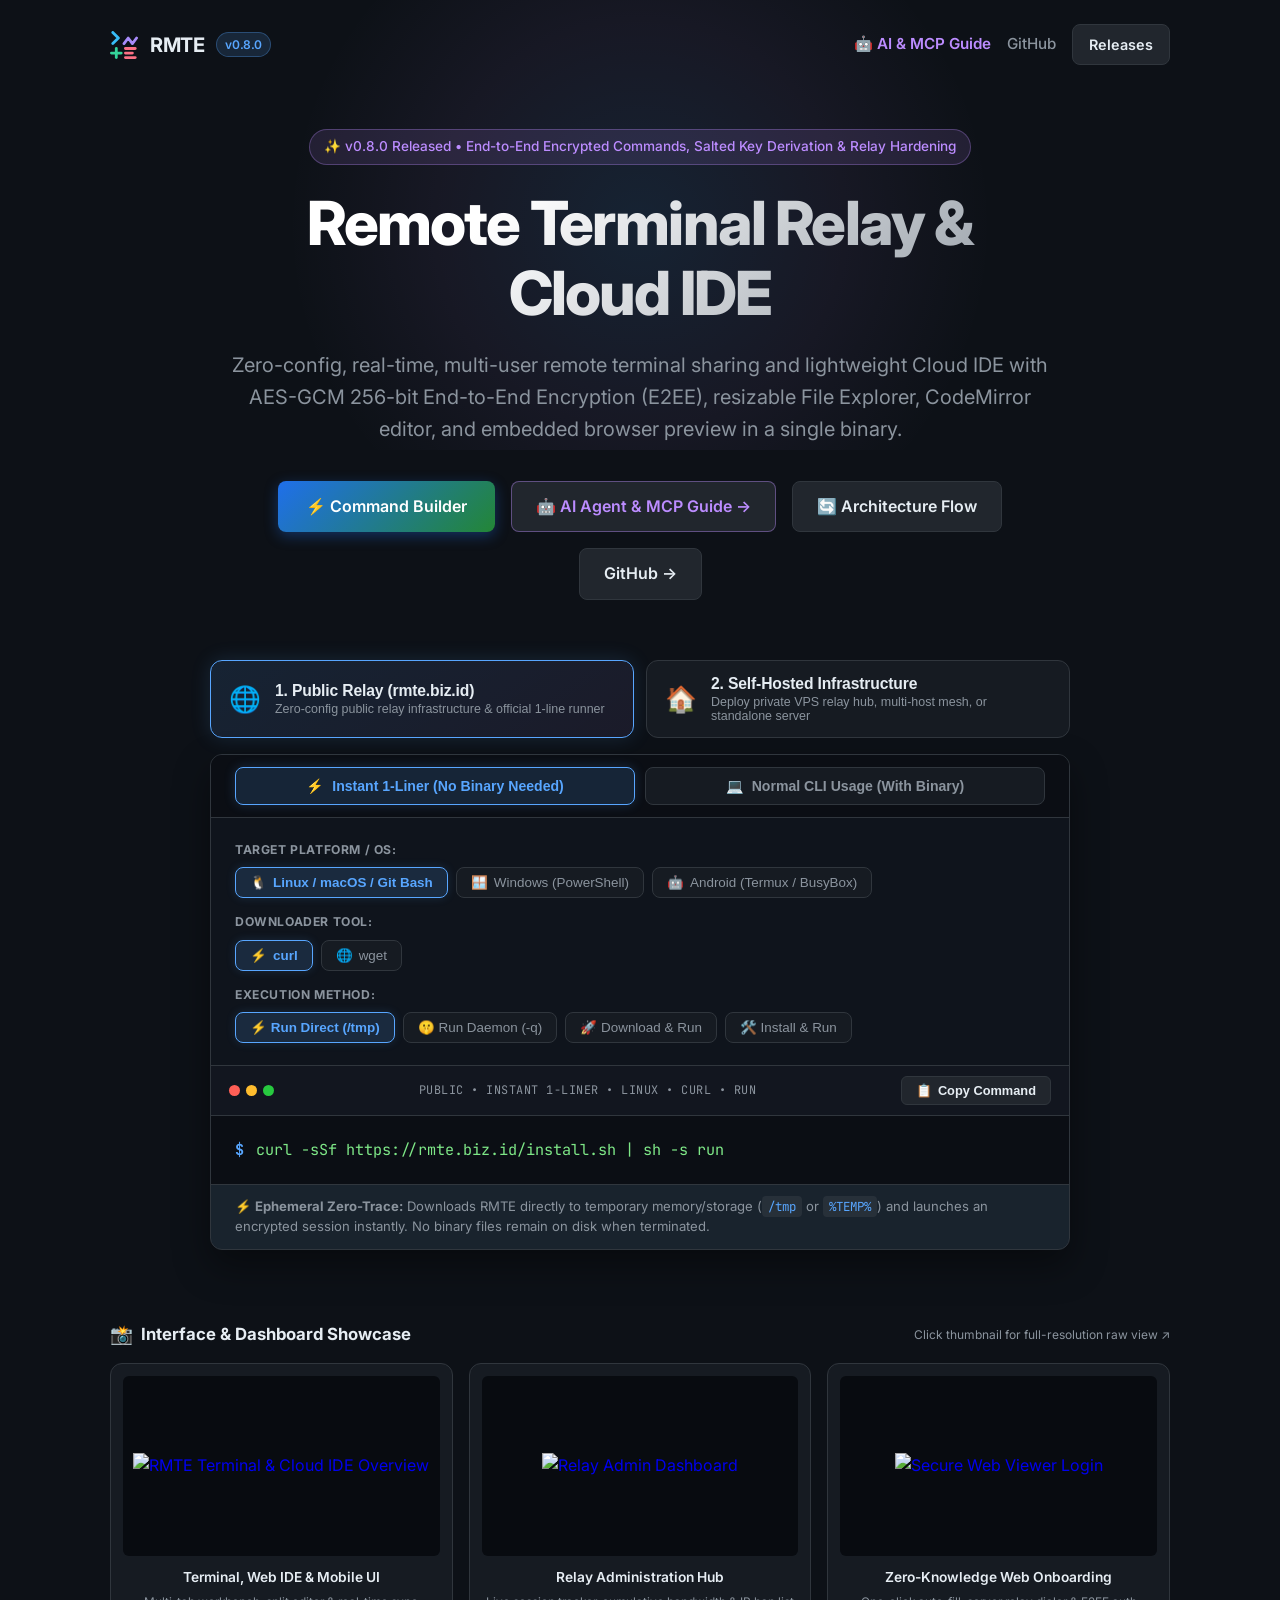
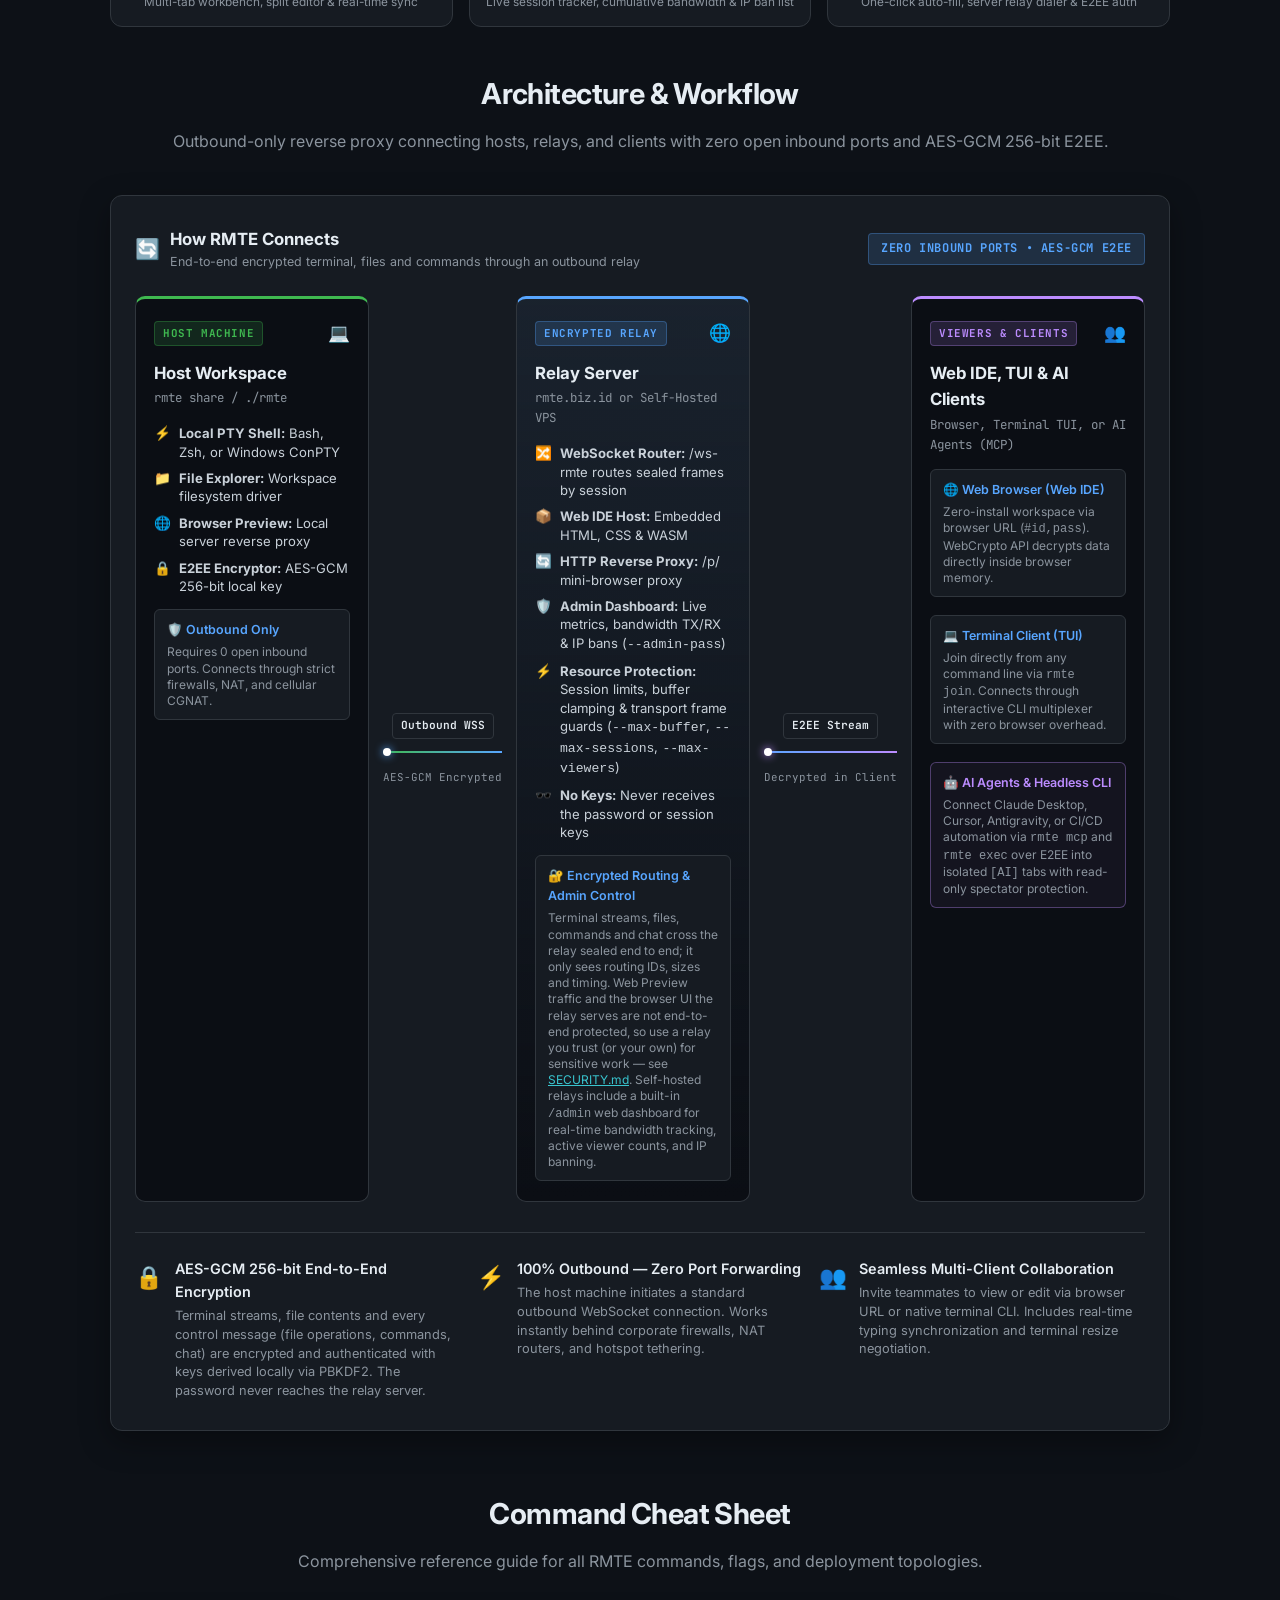
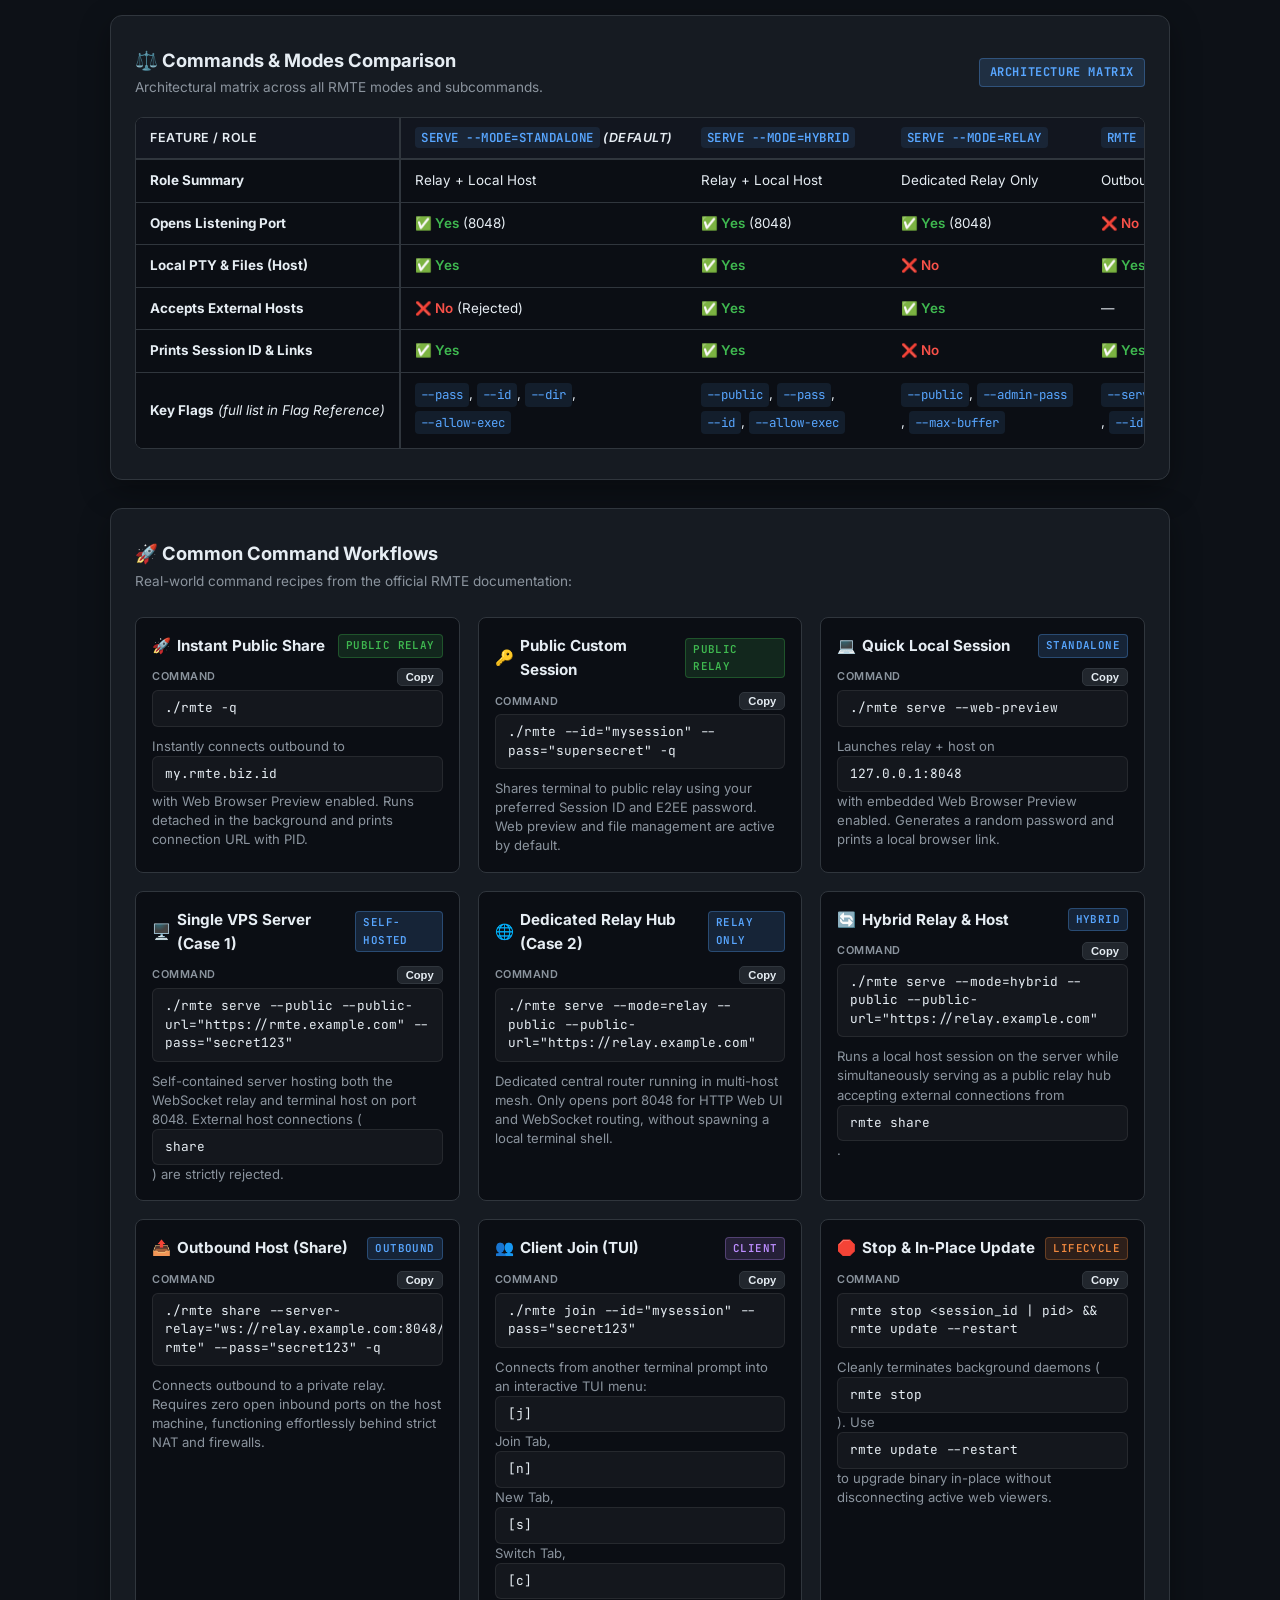
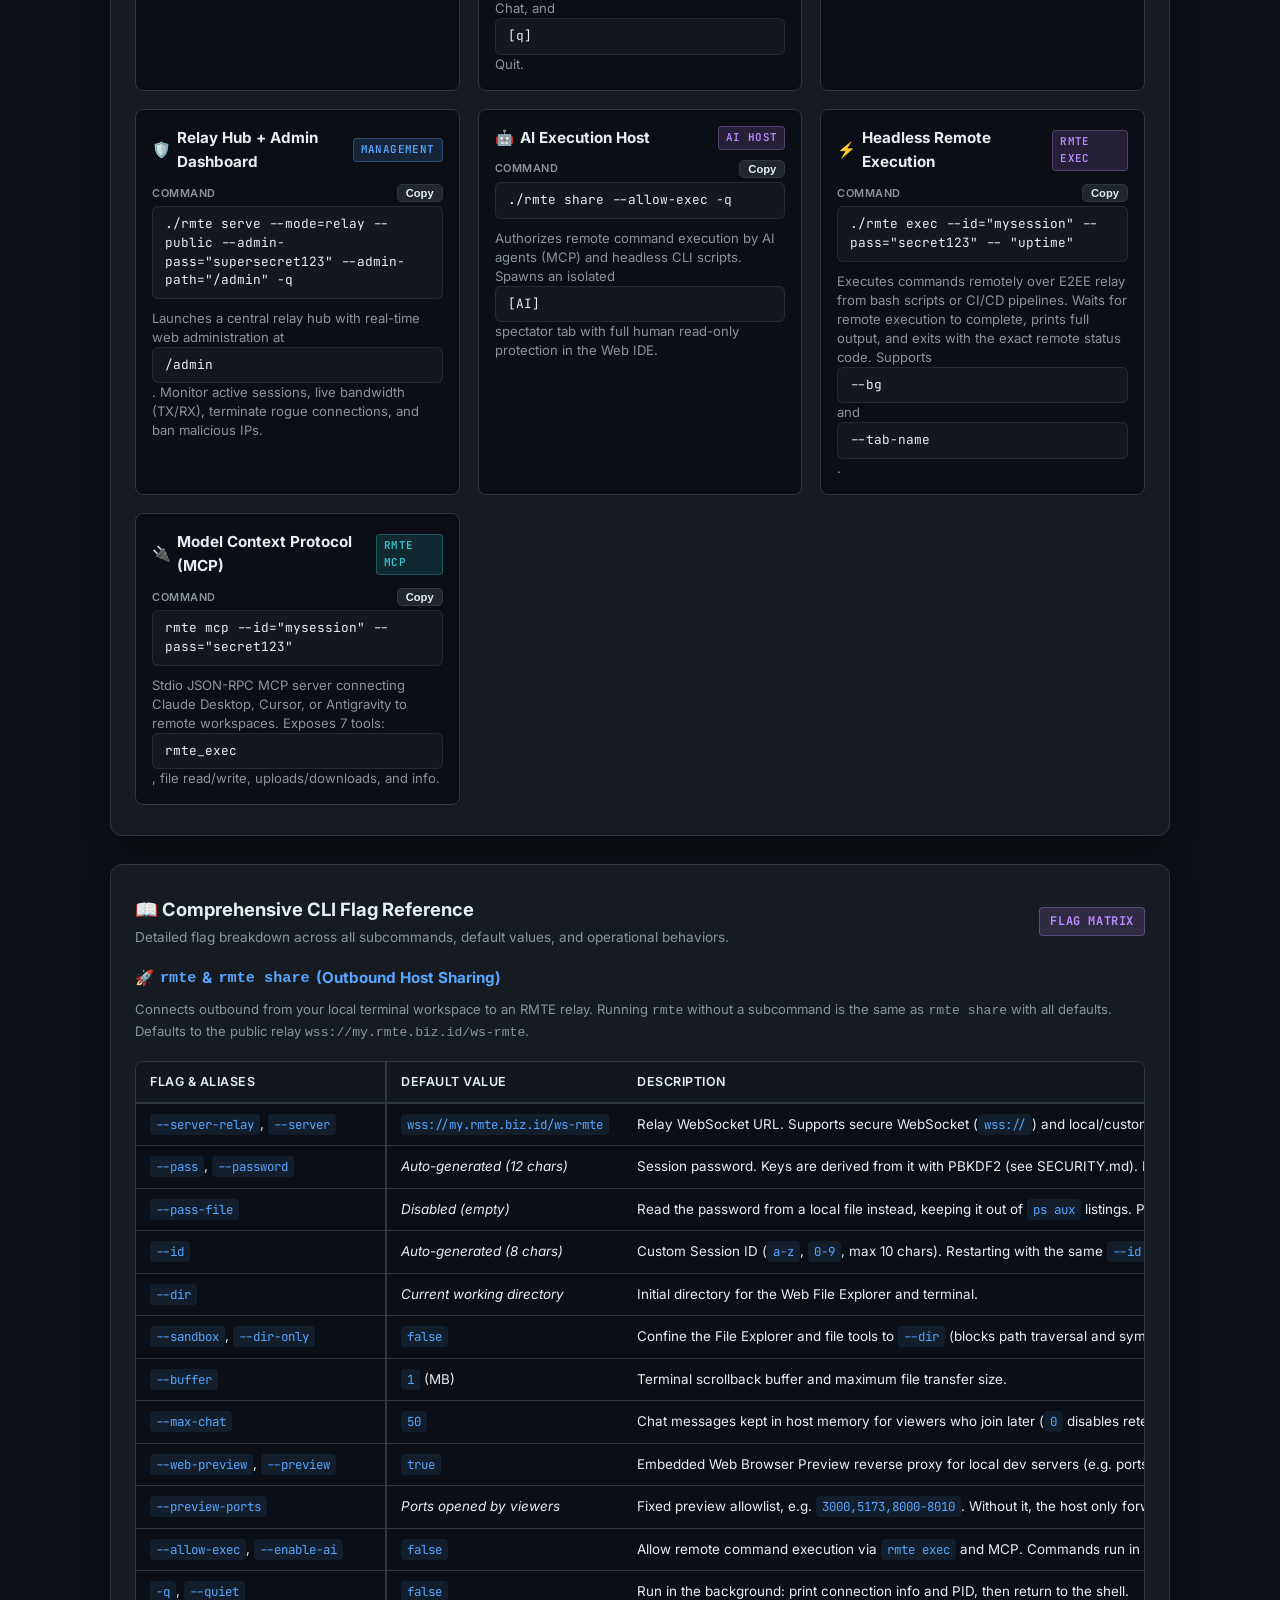
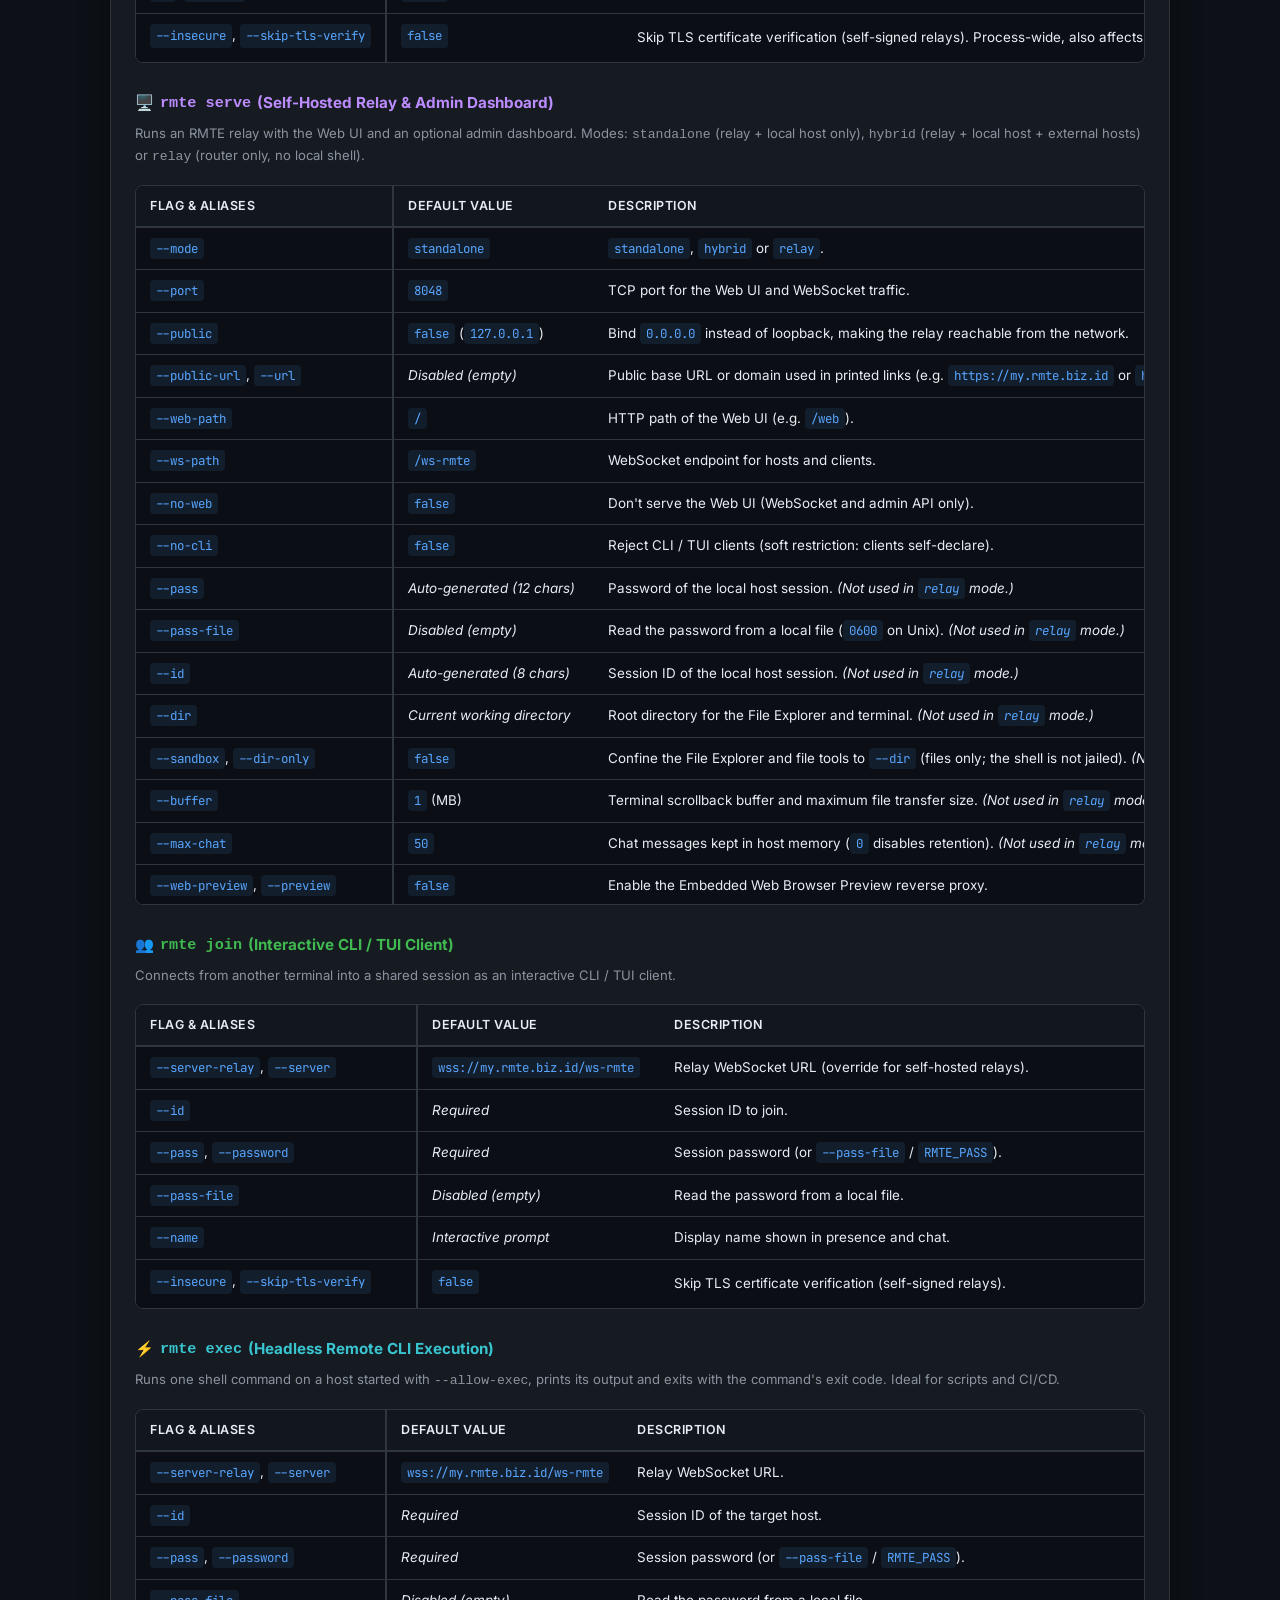
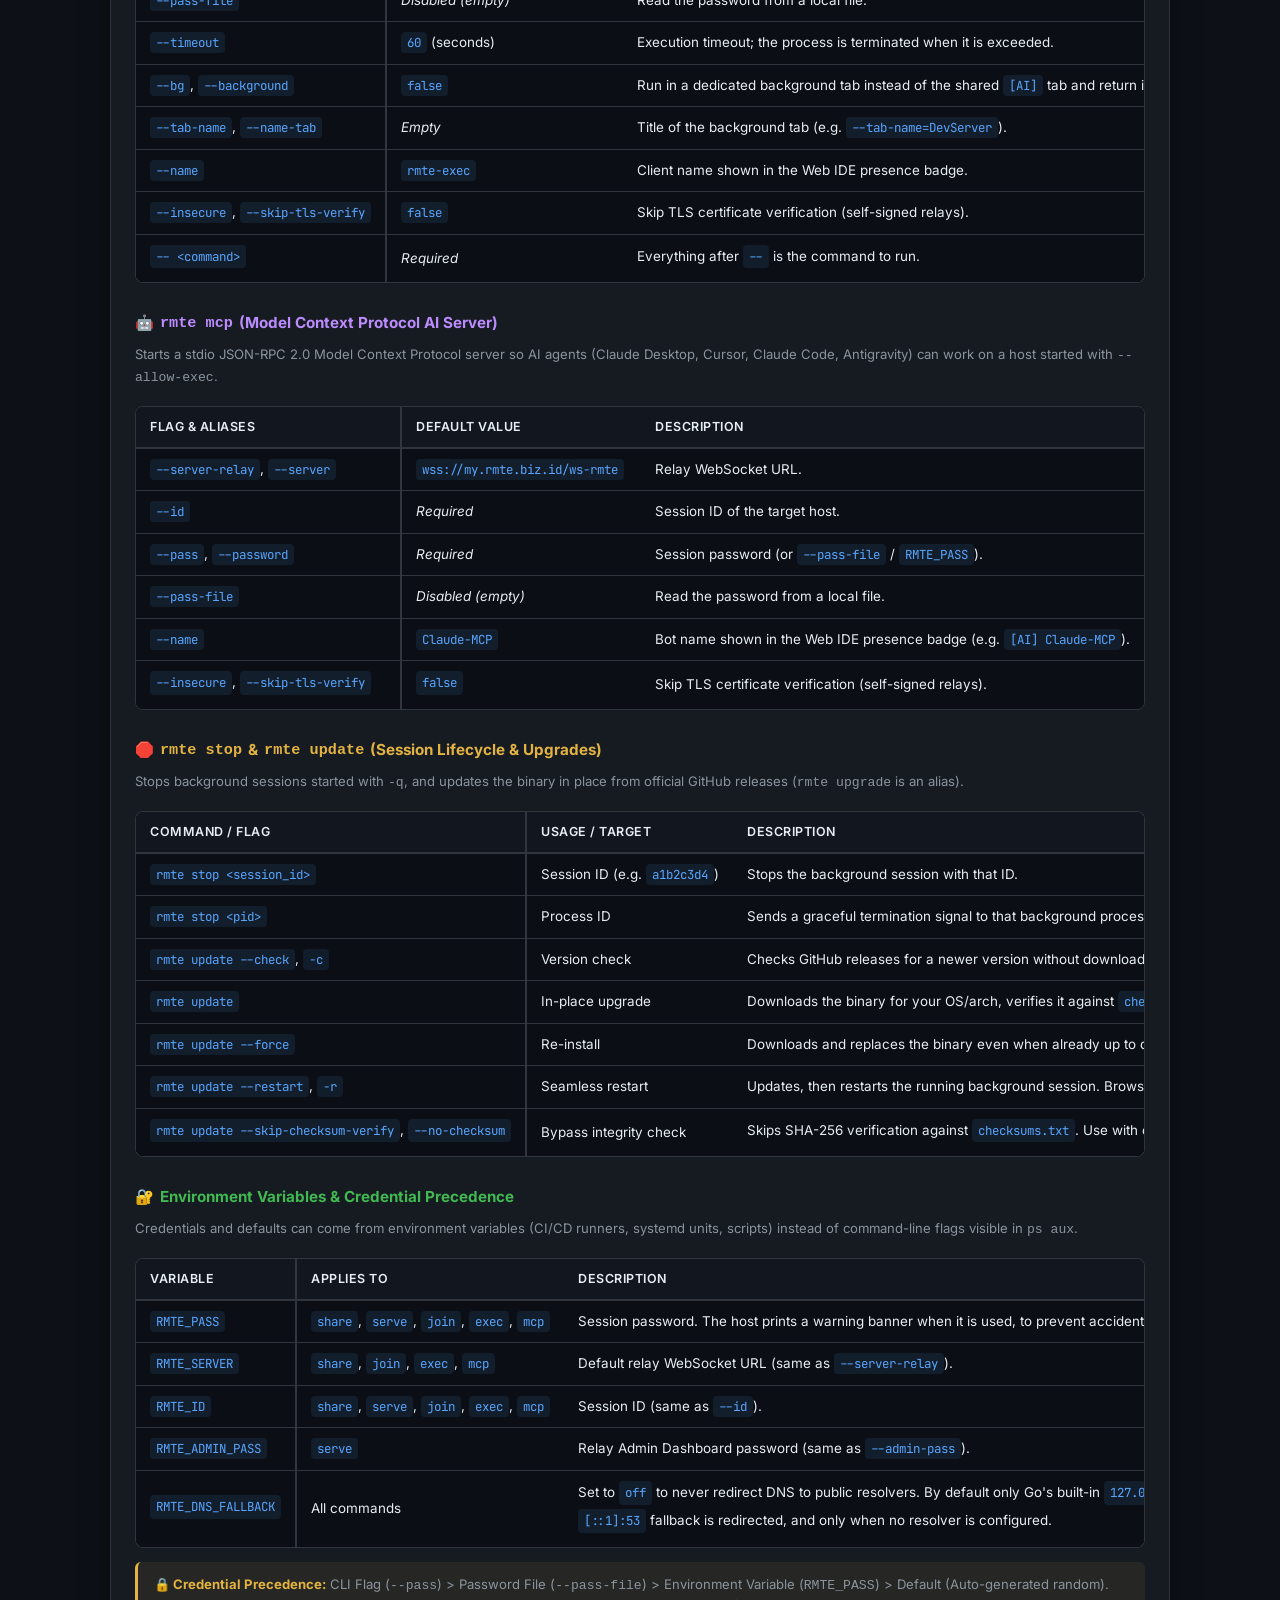
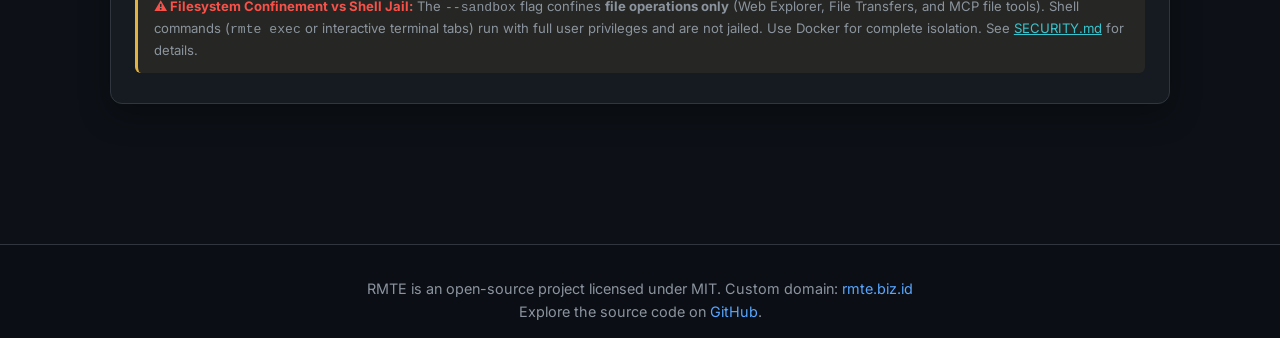
==== commit c9144e10: "docs: add overview and admin dashboard screenshots with compact showcase tables" ====
--- a/docs/index.html
+++ b/docs/index.html
@@ -1520,6 +1520,61 @@
         <div class="builder-hint" id="builder-hint"></div>
       </div>
     </div>
+
+    <!-- Visual Showcase Gallery -->
+    <section class="gallery-section" id="gallery" style="max-width: 1100px; margin: 36px auto 44px; width: 100%;">
+      <div style="display: flex; align-items: center; justify-content: space-between; flex-wrap: wrap; gap: 8px; margin-bottom: 14px;">
+        <div style="display: flex; align-items: center; gap: 8px;">
+          <span style="font-size: 1.15rem;">📸</span>
+          <h3 style="font-size: 1.05rem; font-weight: 700; color: var(--text); margin: 0;">Interface &amp; Dashboard Showcase</h3>
+        </div>
+        <span style="font-size: 0.75rem; color: var(--text-muted);">Click thumbnail for full-resolution raw view ↗</span>
+      </div>
+
+      <div style="display: grid; grid-template-columns: repeat(auto-fit, minmax(280px, 1fr)); gap: 16px;">
+        <!-- Card 1: Cloud IDE & Workspaces -->
+        <a href="https://raw.githubusercontent.com/milio48/rmte/main/screenshots/overview.jpg" target="_blank" rel="noopener"
+           style="background: var(--bg-card); border: 1px solid var(--border); border-radius: var(--radius); padding: 12px; text-decoration: none; display: flex; flex-direction: column; transition: transform 0.2s, border-color 0.2s;"
+           onmouseover="this.style.borderColor='var(--accent-cyan)'; this.style.transform='translateY(-2px)'"
+           onmouseout="this.style.borderColor='var(--border)'; this.style.transform='none'">
+          <div style="height: 180px; width: 100%; display: flex; align-items: center; justify-content: center; background: #080b10; border-radius: 6px; overflow: hidden;">
+            <img src="https://raw.githubusercontent.com/milio48/rmte/main/screenshots/overview.jpg" alt="RMTE Terminal &amp; Cloud IDE Overview" style="max-height: 100%; max-width: 100%; object-fit: contain;">
+          </div>
+          <div style="margin-top: 10px; text-align: center;">
+            <span style="font-size: 0.86rem; font-weight: 600; color: var(--text); display: block;">Terminal, Web IDE &amp; Mobile UI</span>
+            <span style="font-size: 0.74rem; color: var(--text-muted);">Multi-tab workbench, split editor &amp; real-time sync</span>
+          </div>
+        </a>
+
+        <!-- Card 2: Relay Admin Dashboard -->
+        <a href="https://raw.githubusercontent.com/milio48/rmte/main/screenshots/admin.jpg" target="_blank" rel="noopener"
+           style="background: var(--bg-card); border: 1px solid var(--border); border-radius: var(--radius); padding: 12px; text-decoration: none; display: flex; flex-direction: column; transition: transform 0.2s, border-color 0.2s;"
+           onmouseover="this.style.borderColor='var(--accent-cyan)'; this.style.transform='translateY(-2px)'"
+           onmouseout="this.style.borderColor='var(--border)'; this.style.transform='none'">
+          <div style="height: 180px; width: 100%; display: flex; align-items: center; justify-content: center; background: #080b10; border-radius: 6px; overflow: hidden;">
+            <img src="https://raw.githubusercontent.com/milio48/rmte/main/screenshots/admin.jpg" alt="Relay Admin Dashboard" style="max-height: 100%; max-width: 100%; object-fit: contain;">
+          </div>
+          <div style="margin-top: 10px; text-align: center;">
+            <span style="font-size: 0.86rem; font-weight: 600; color: var(--text); display: block;">Relay Administration Hub</span>
+            <span style="font-size: 0.74rem; color: var(--text-muted);">Live session tracker, cumulative bandwidth &amp; IP ban list</span>
+          </div>
+        </a>
+
+        <!-- Card 3: Secure Session Login -->
+        <a href="https://raw.githubusercontent.com/milio48/rmte/main/screenshots/login.jpeg" target="_blank" rel="noopener"
+           style="background: var(--bg-card); border: 1px solid var(--border); border-radius: var(--radius); padding: 12px; text-decoration: none; display: flex; flex-direction: column; transition: transform 0.2s, border-color 0.2s;"
+           onmouseover="this.style.borderColor='var(--accent-cyan)'; this.style.transform='translateY(-2px)'"
+           onmouseout="this.style.borderColor='var(--border)'; this.style.transform='none'">
+          <div style="height: 180px; width: 100%; display: flex; align-items: center; justify-content: center; background: #080b10; border-radius: 6px; overflow: hidden;">
+            <img src="https://raw.githubusercontent.com/milio48/rmte/main/screenshots/login.jpeg" alt="Secure Web Viewer Login" style="max-height: 100%; max-width: 100%; object-fit: contain;">
+          </div>
+          <div style="margin-top: 10px; text-align: center;">
+            <span style="font-size: 0.86rem; font-weight: 600; color: var(--text); display: block;">Zero-Knowledge Web Onboarding</span>
+            <span style="font-size: 0.74rem; color: var(--text-muted);">One-click auto-fill, server relay dialer &amp; E2EE auth</span>
+          </div>
+        </a>
+      </div>
+    </section>
 
     <!-- Architecture & Workflow Diagram Section -->
     <section class="workflow-section" id="workflow">
